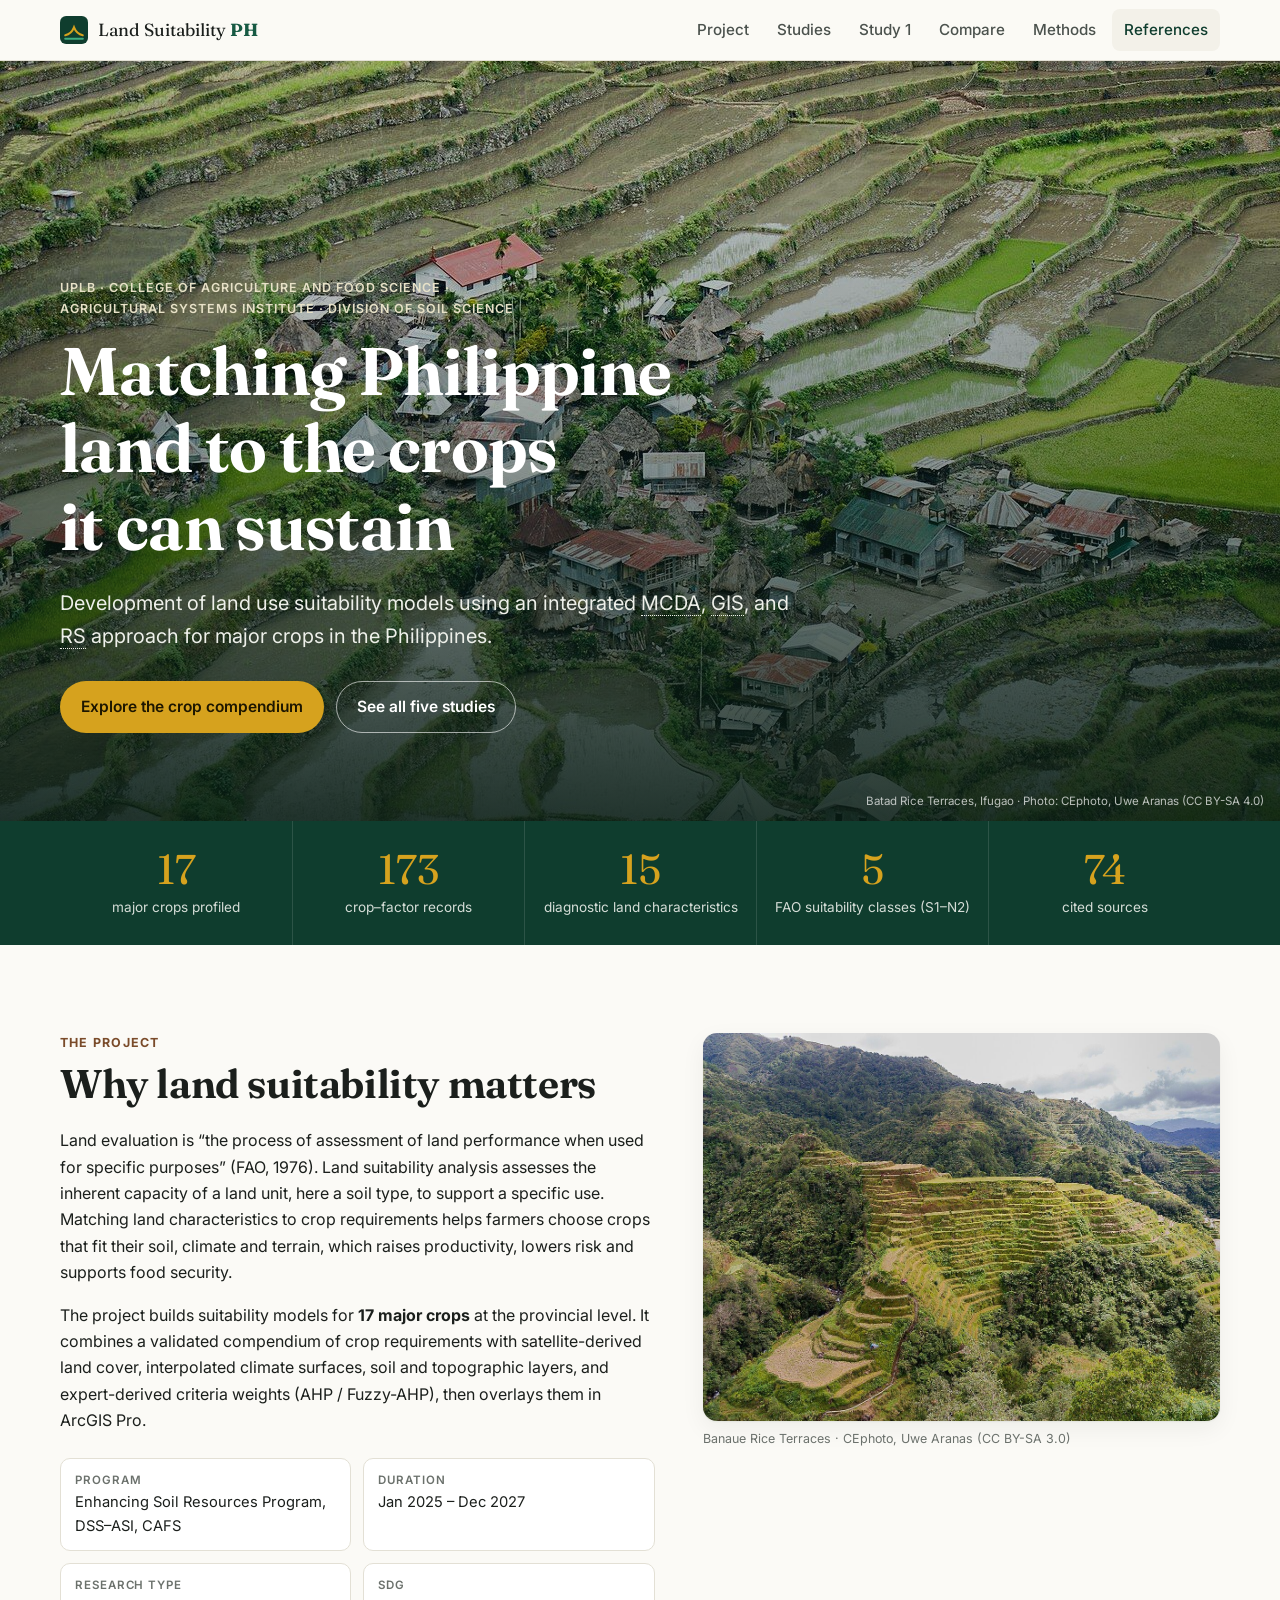
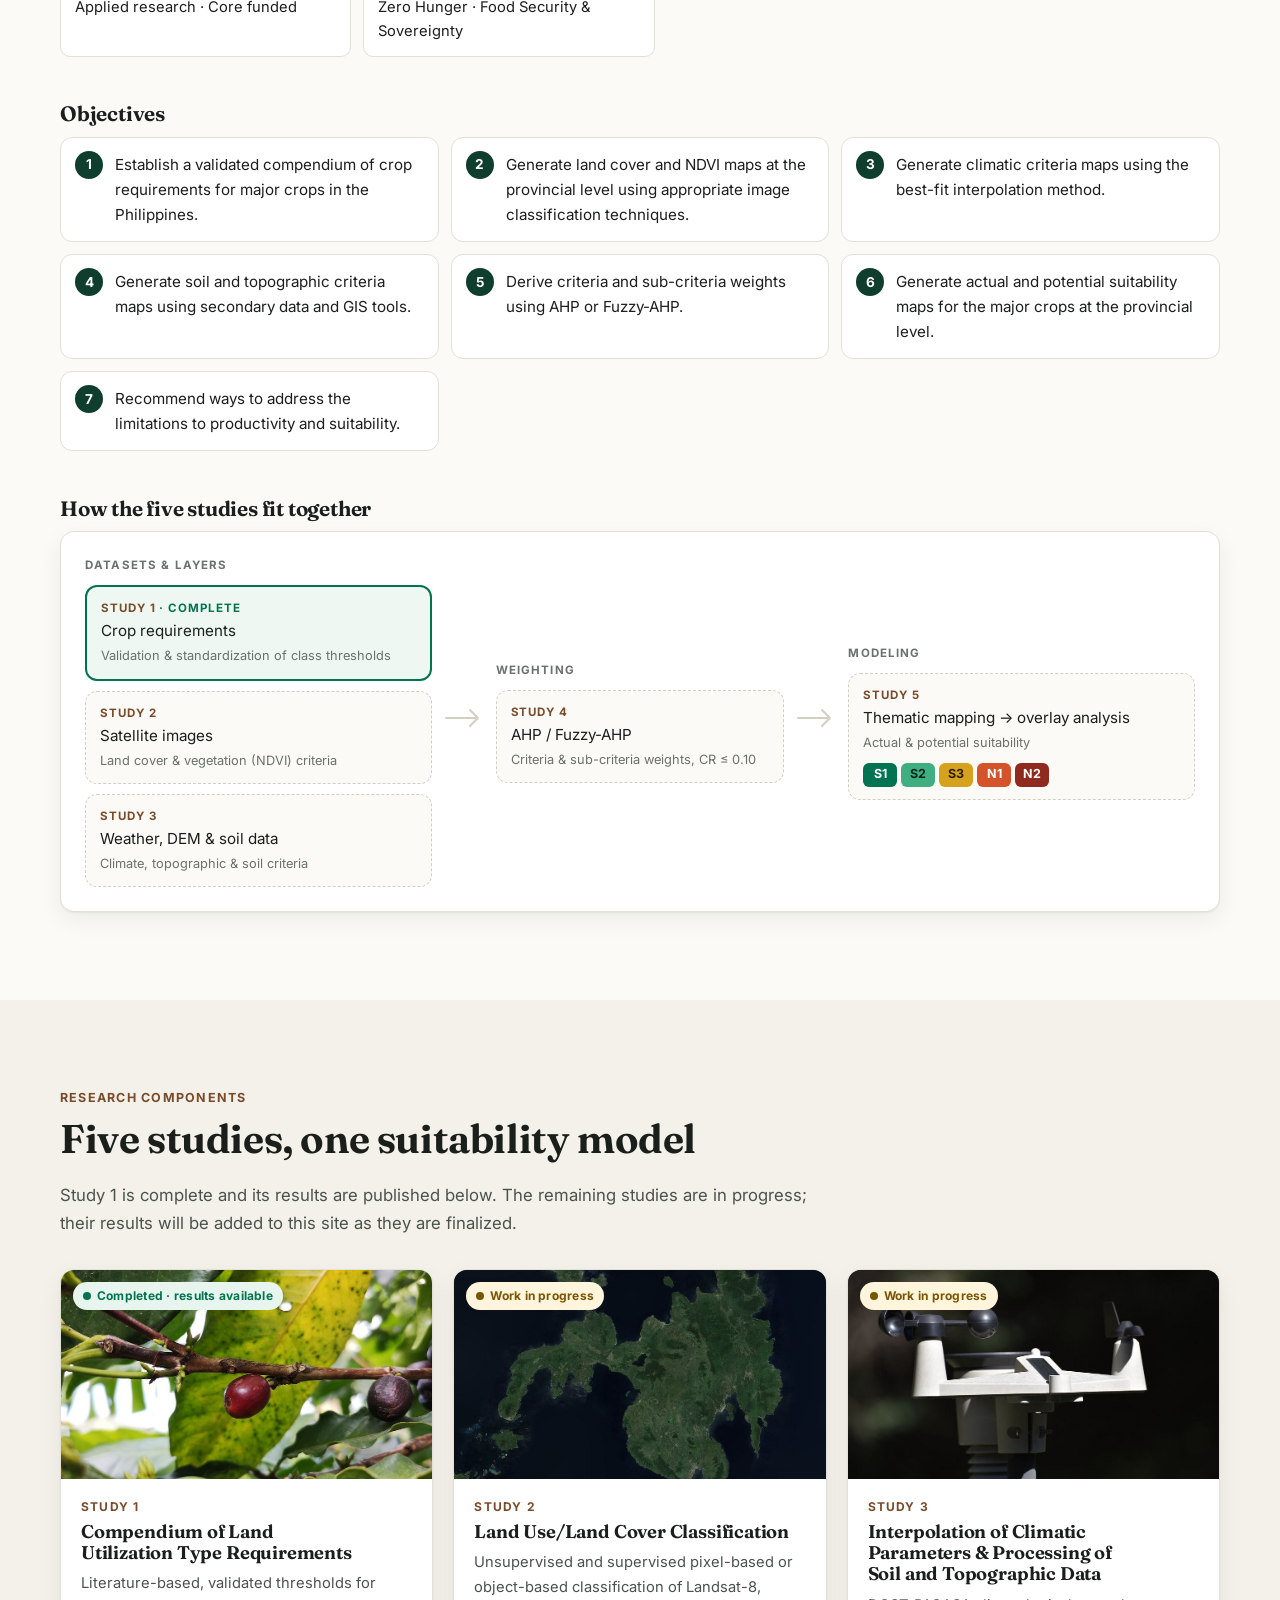
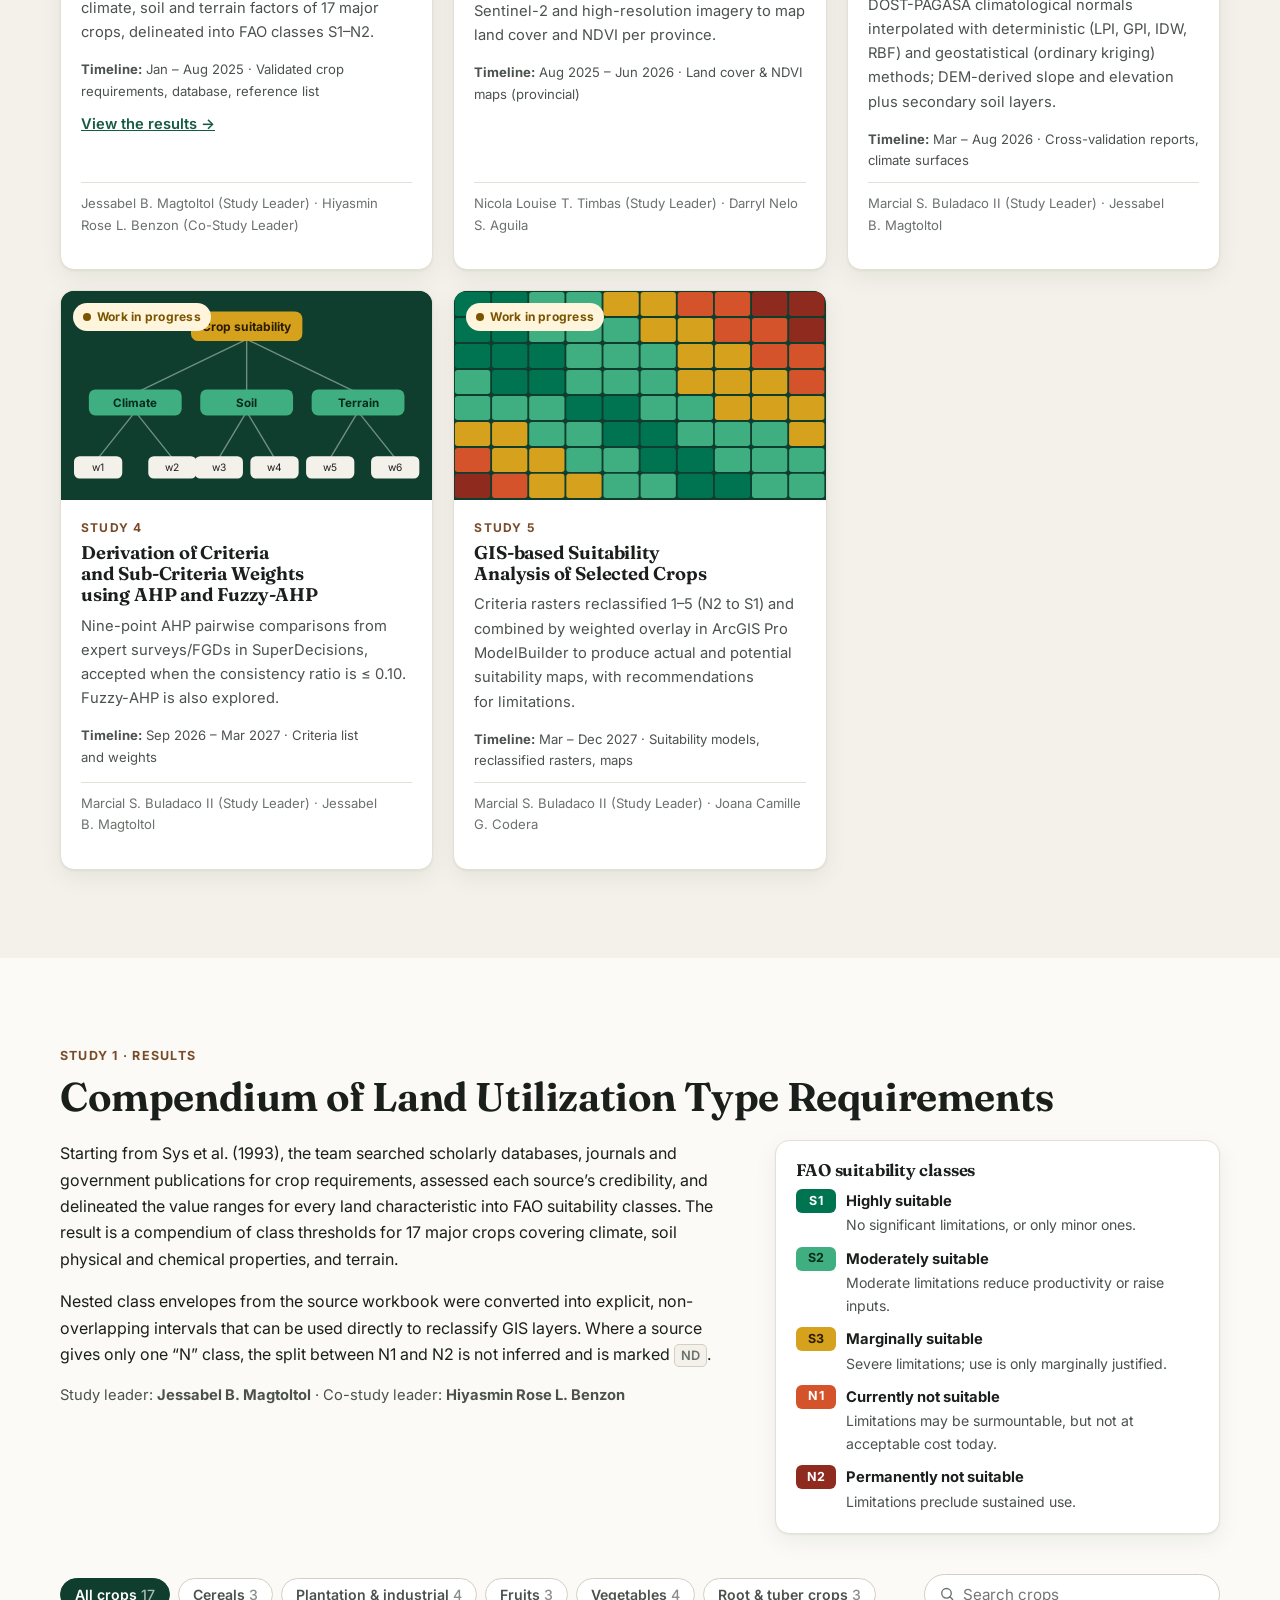
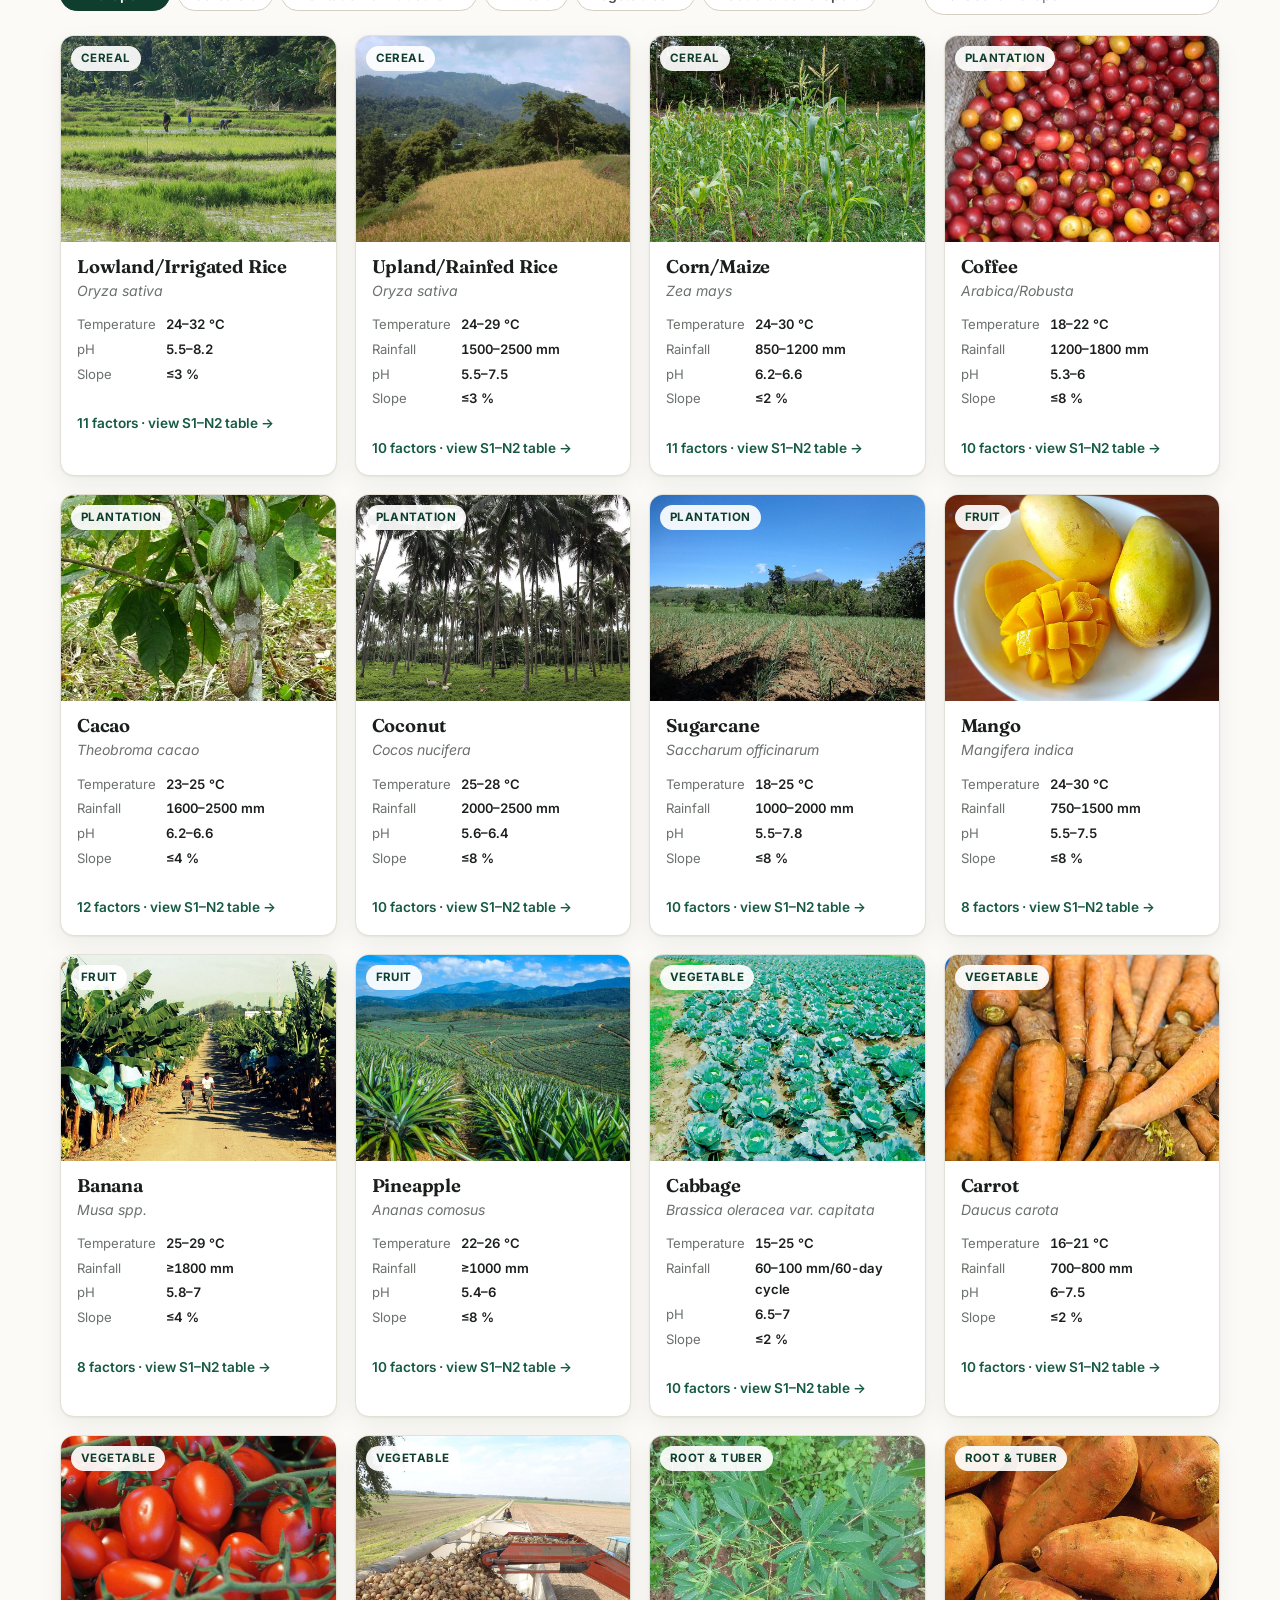
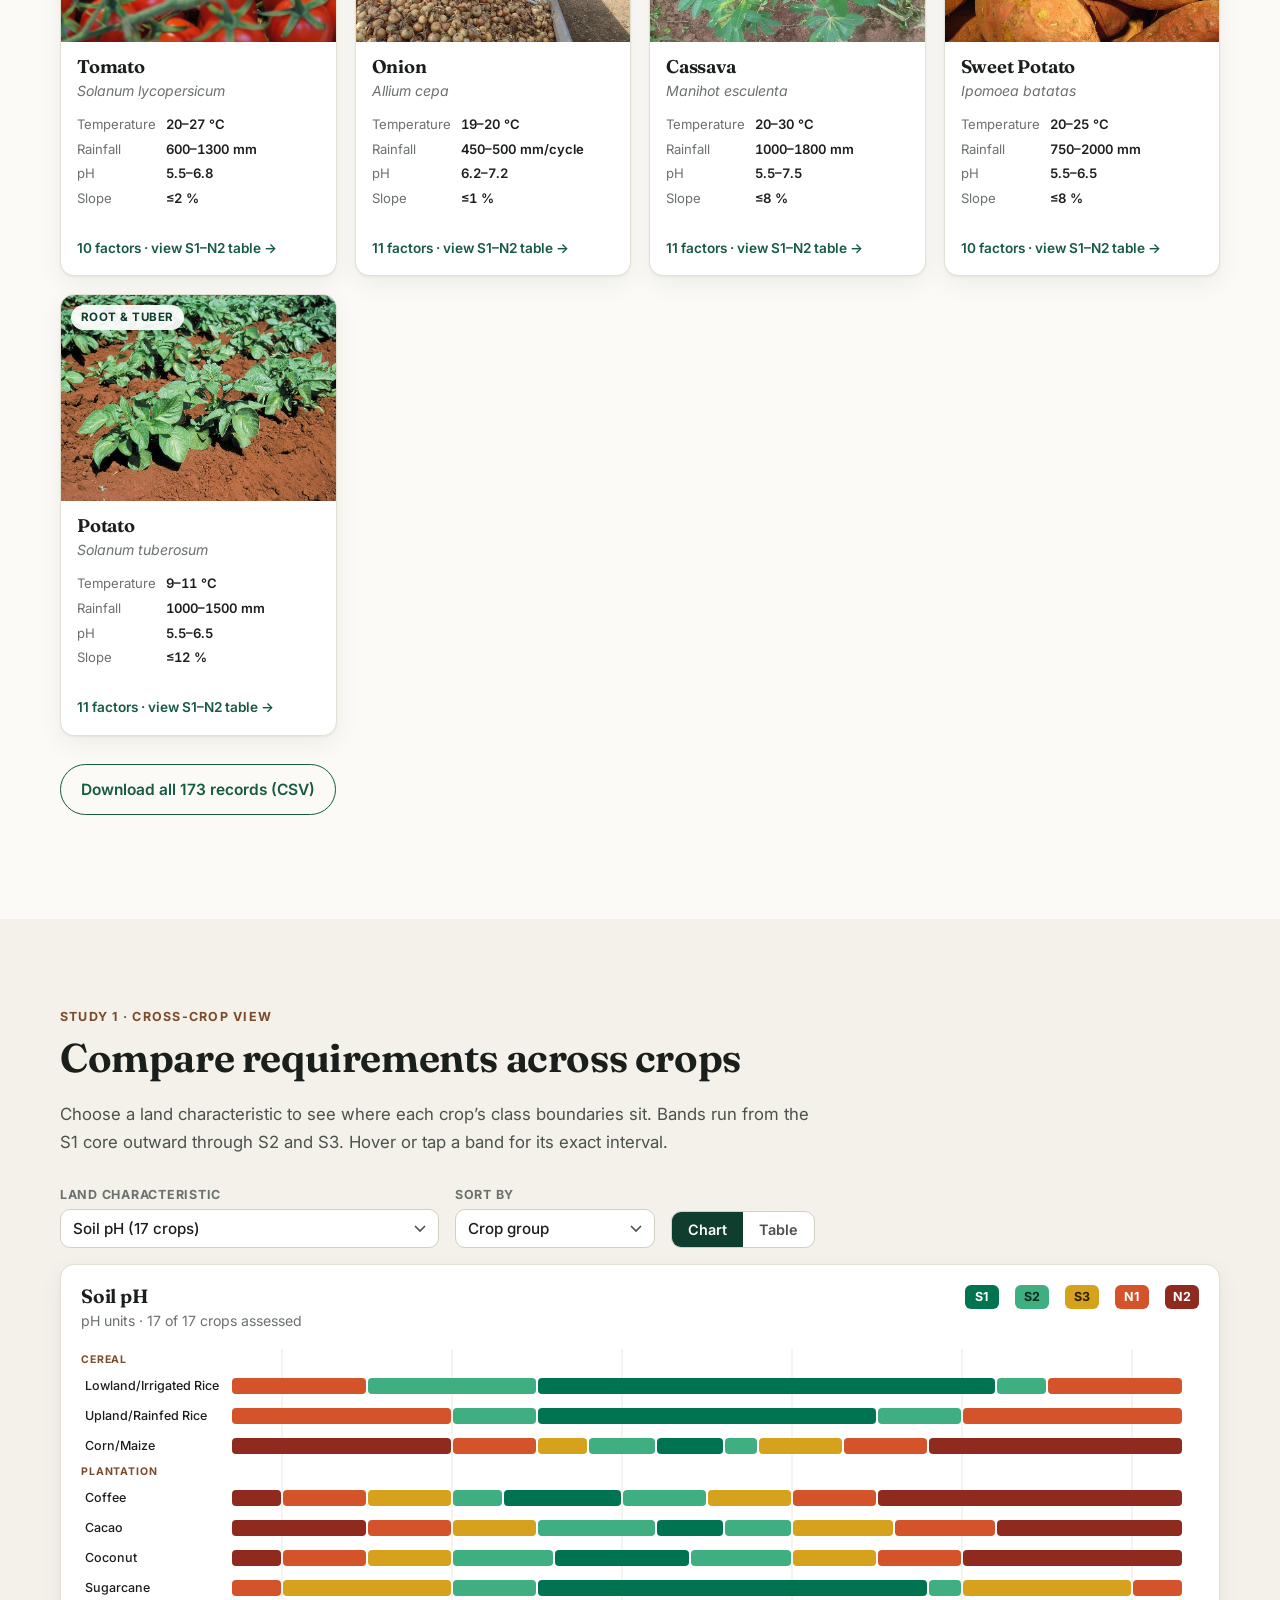
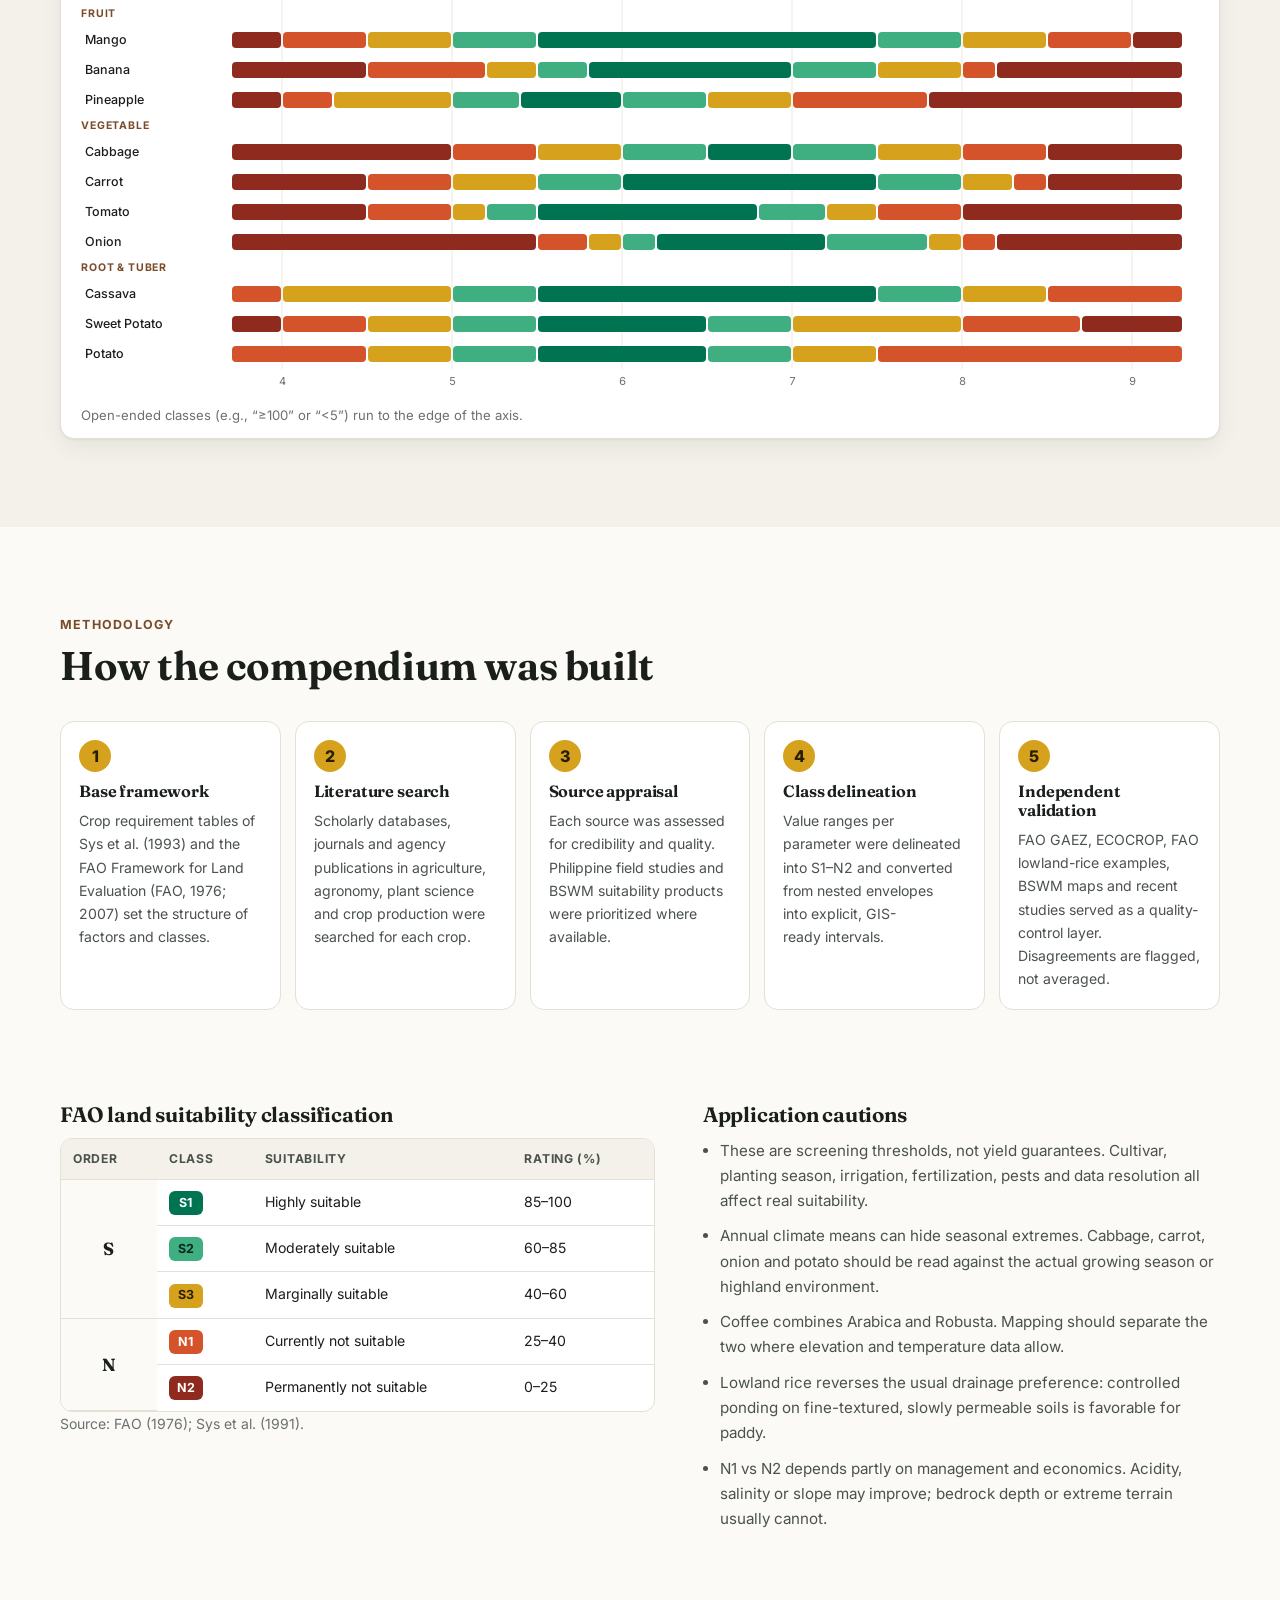
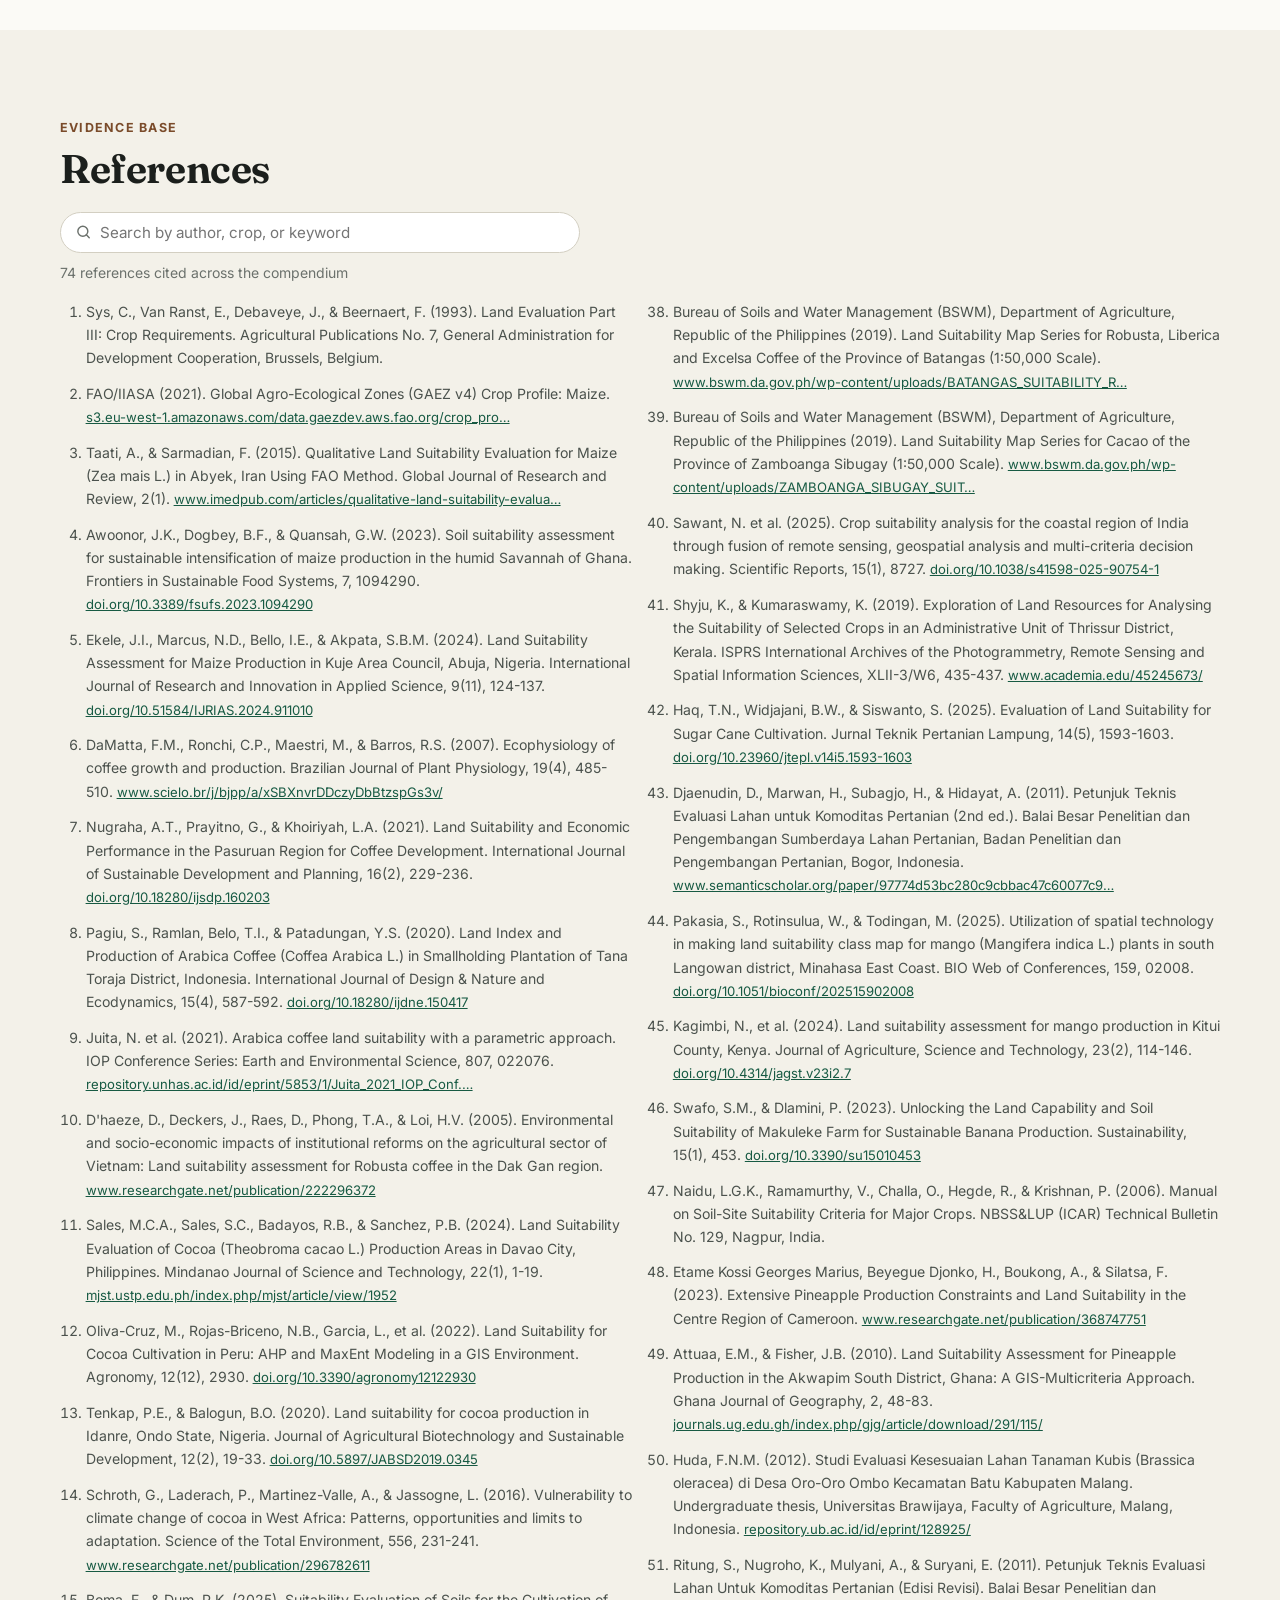
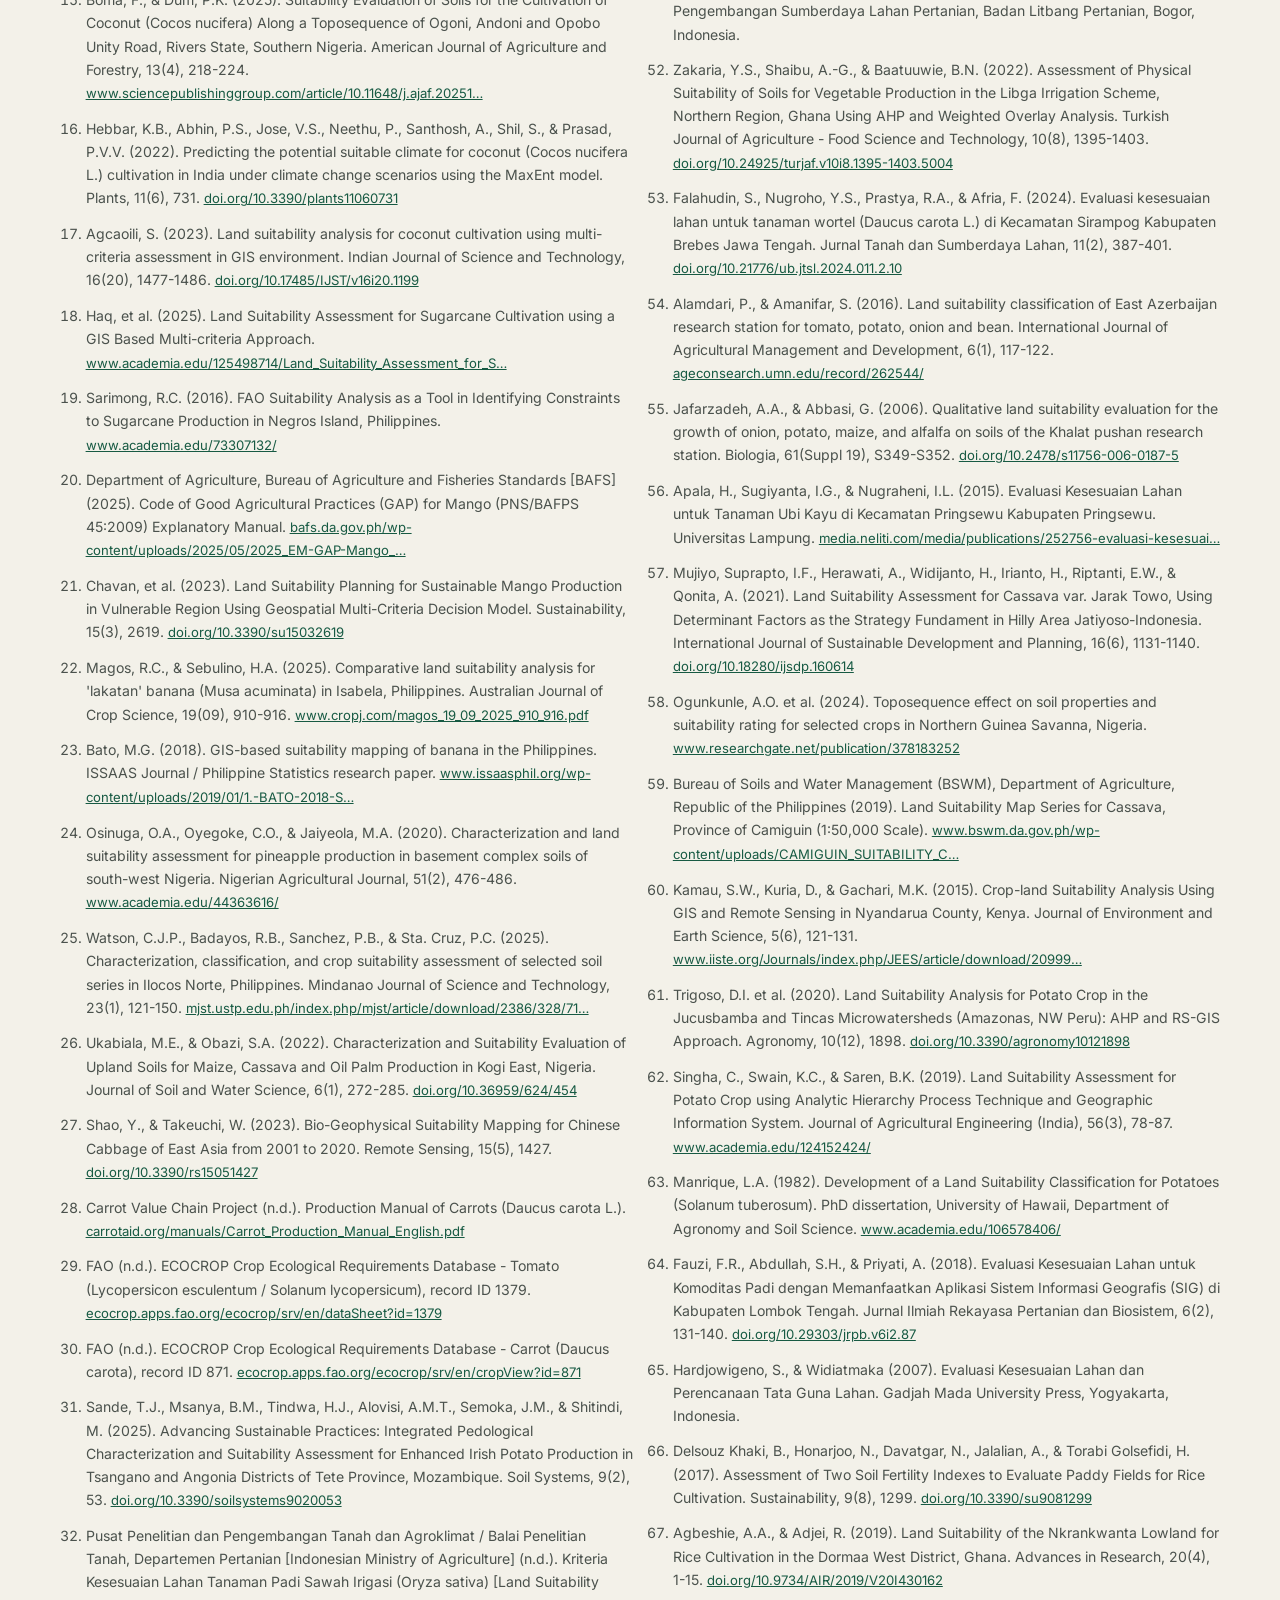
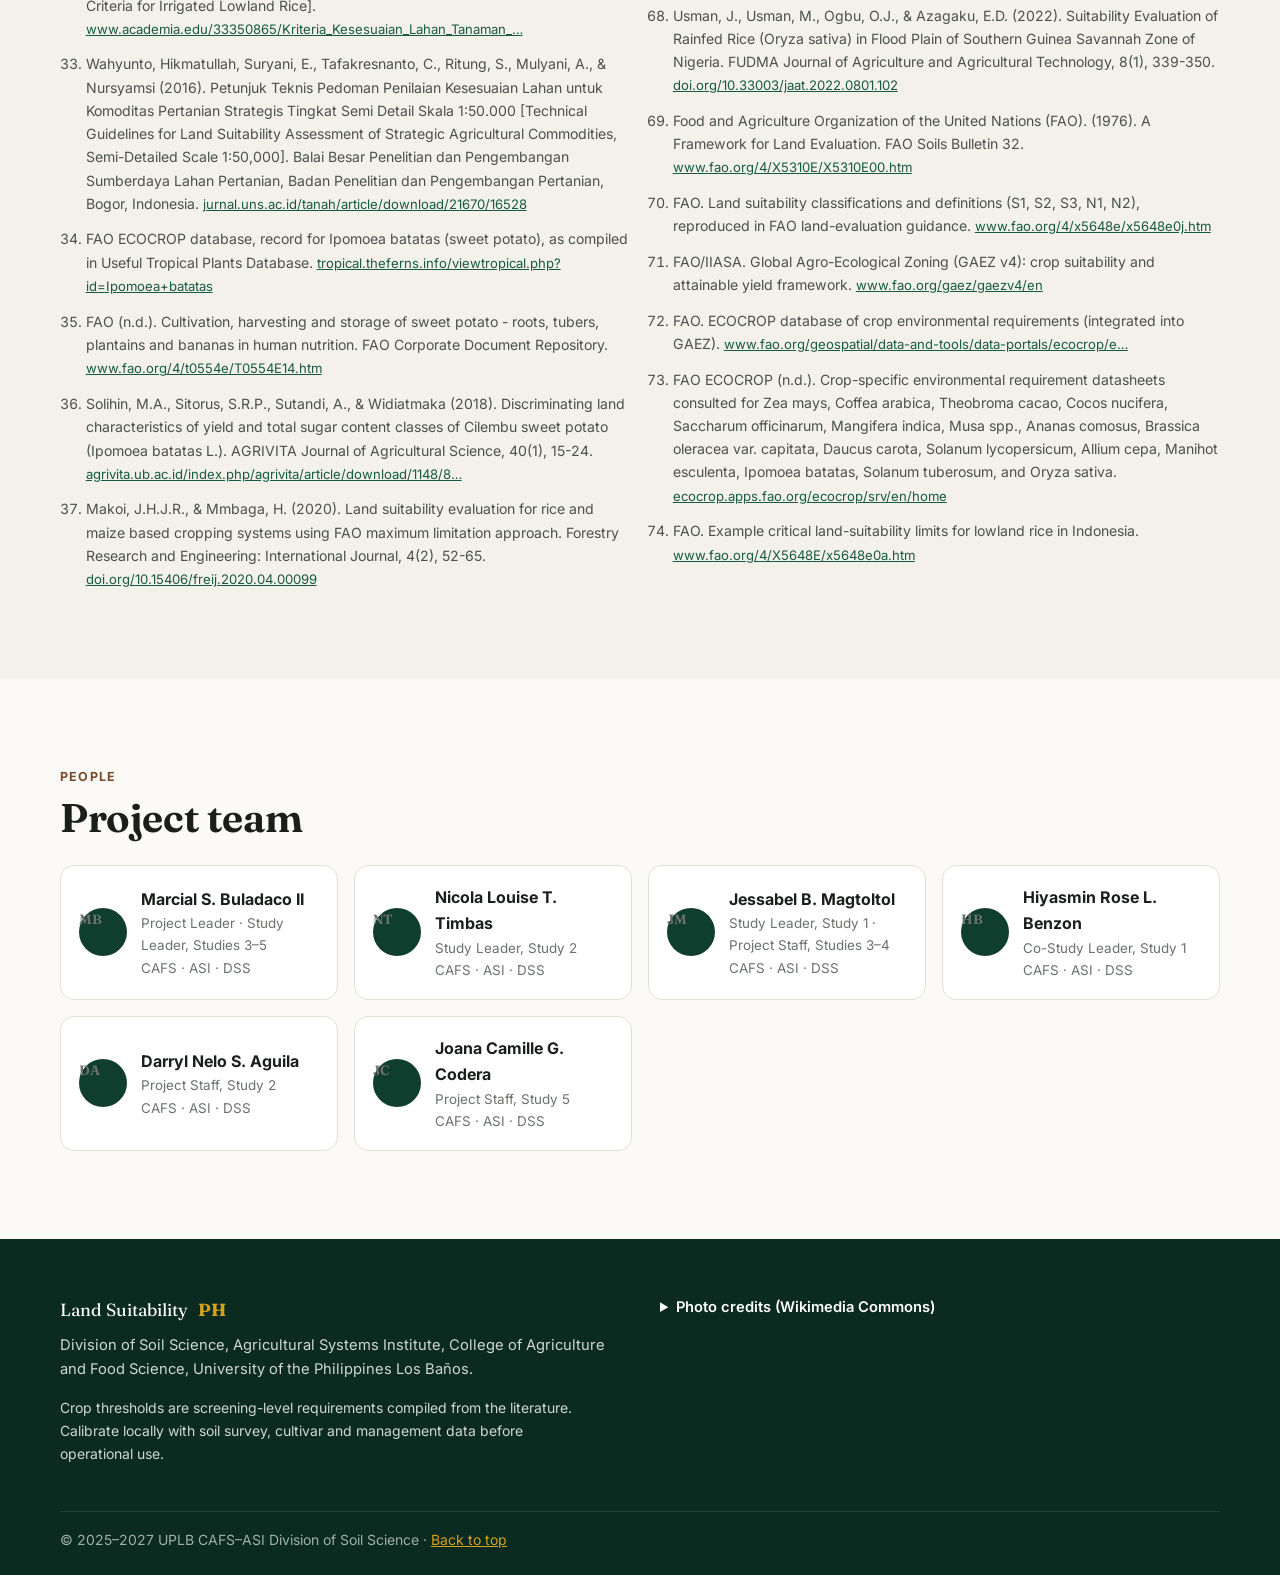
==== docs/index.html @ 75863351 "Add Land Suitability PH showcase website Static GitHub Pages site (docs/) presenting the project and" ====
<!doctype html>
<html lang="en">
<head>
<meta charset="utf-8">
<meta name="viewport" content="width=device-width, initial-scale=1">
<title>Land Suitability PH</title>
<meta name="description" content="Development of land use suitability models using integrated MCDA, GIS, and RS approach for major crops in the Philippines. Study 1: Compendium of Land Utilization Type Requirements for 17 major crops.">
<link rel="icon" href="data:image/svg+xml,%3Csvg xmlns='http://www.w3.org/2000/svg' viewBox='0 0 32 32'%3E%3Crect width='32' height='32' rx='7' fill='%230f3d2e'/%3E%3Cpath d='M6 22c5-1 8-4 10-9 2 5 5 8 10 9' stroke='%23d6a21e' stroke-width='2.4' fill='none' stroke-linecap='round'/%3E%3Cpath d='M6 26h20' stroke='%233fae80' stroke-width='2.4' stroke-linecap='round'/%3E%3C/svg%3E">
<link rel="preconnect" href="https://fonts.googleapis.com">
<link rel="preconnect" href="https://fonts.gstatic.com" crossorigin>
<link href="https://fonts.googleapis.com/css2?family=Fraunces:opsz,wght@9..144,500;9..144,650&family=Inter:wght@400;500;600;700&display=swap" rel="stylesheet">
<link rel="stylesheet" href="assets/css/style.css">
</head>
<body>

<header class="nav" id="top">
  <div class="nav-inner">
    <a class="brand" href="#top" aria-label="Land Suitability PH, back to top">
      <svg viewBox="0 0 32 32" width="28" height="28" aria-hidden="true"><rect width="32" height="32" rx="7" fill="#0f3d2e"/><path d="M6 22c5-1 8-4 10-9 2 5 5 8 10 9" stroke="#d6a21e" stroke-width="2.4" fill="none" stroke-linecap="round"/><path d="M6 26h20" stroke="#3fae80" stroke-width="2.4" stroke-linecap="round"/></svg>
      <span>Land Suitability <b>PH</b></span>
    </a>
    <button class="nav-toggle" aria-expanded="false" aria-controls="navlinks" aria-label="Open menu">
      <span></span><span></span><span></span>
    </button>
    <nav id="navlinks" class="nav-links">
      <a href="#project">Project</a>
      <a href="#studies">Studies</a>
      <a href="#compendium">Study 1</a>
      <a href="#compare">Compare</a>
      <a href="#methods">Methods</a>
      <a href="#references">References</a>
    </nav>
  </div>
</header>

<section class="hero">
  <img class="hero-img" src="assets/img/hero.jpg" alt="Aerial view of the Batad rice terraces in Ifugao, Philippines" fetchpriority="high">
  <div class="hero-shade"></div>
  <div class="hero-content wrap">
    <p class="eyebrow">UPLB · College of Agriculture and Food Science · Agricultural Systems Institute · Division of Soil Science</p>
    <h1>Matching Philippine land to the crops it can sustain</h1>
    <p class="lede">Development of land use suitability models using an integrated <abbr title="Multi-Criteria Decision Analysis">MCDA</abbr>, <abbr title="Geographic Information Systems">GIS</abbr>, and <abbr title="Remote Sensing">RS</abbr> approach for major crops in the Philippines.</p>
    <div class="hero-cta">
      <a class="btn btn-primary" href="#compendium">Explore the crop compendium</a>
      <a class="btn btn-ghost" href="#studies">See all five studies</a>
    </div>
  </div>
  <p class="hero-credit">Batad Rice Terraces, Ifugao · Photo: CEphoto, Uwe Aranas (CC BY-SA 4.0)</p>
</section>

<section class="stats" aria-label="Study 1 at a glance">
  <div class="wrap stats-grid">
    <div class="stat"><span class="stat-num">17</span><span class="stat-lbl">major crops profiled</span></div>
    <div class="stat"><span class="stat-num">173</span><span class="stat-lbl">crop–factor records</span></div>
    <div class="stat"><span class="stat-num">15</span><span class="stat-lbl">diagnostic land characteristics</span></div>
    <div class="stat"><span class="stat-num">5</span><span class="stat-lbl">FAO suitability classes (S1–N2)</span></div>
    <div class="stat"><span class="stat-num" id="stat-refs">74</span><span class="stat-lbl">cited sources</span></div>
  </div>
</section>

<!-- ============ PROJECT ============ -->
<section id="project" class="section">
  <div class="wrap two-col">
    <div>
      <p class="kicker">The project</p>
      <h2>Why land suitability matters</h2>
      <p>Land evaluation is “the process of assessment of land performance when used for specific purposes” (FAO, 1976). Land suitability analysis assesses the inherent capacity of a land unit, here a soil type, to support a specific use. Matching land characteristics to crop requirements helps farmers choose crops that fit their soil, climate and terrain, which raises productivity, lowers risk and supports food security.</p>
      <p>The project builds suitability models for <strong>17 major crops</strong> at the provincial level. It combines a validated compendium of crop requirements with satellite-derived land cover, interpolated climate surfaces, soil and topographic layers, and expert-derived criteria weights (AHP / Fuzzy-AHP), then overlays them in ArcGIS Pro.</p>
      <div class="meta-grid">
        <div><span>Program</span>Enhancing Soil Resources Program, DSS–ASI, CAFS</div>
        <div><span>Duration</span>Jan 2025 – Dec 2027</div>
        <div><span>Research type</span>Applied research · Core funded</div>
        <div><span>SDG</span>Zero Hunger · Food Security &amp; Sovereignty</div>
      </div>
    </div>
    <figure class="project-fig">
      <img src="assets/img/terraces.jpg" alt="Banaue rice terraces carved into a green mountainside" loading="lazy">
      <figcaption>Banaue Rice Terraces · CEphoto, Uwe Aranas (CC BY-SA 3.0)</figcaption>
    </figure>
  </div>

  <div class="wrap">
    <h3 class="sub">Objectives</h3>
    <ol class="objectives">
      <li>Establish a validated compendium of crop requirements for major crops in the Philippines.</li>
      <li>Generate land cover and NDVI maps at the provincial level using appropriate image classification techniques.</li>
      <li>Generate climatic criteria maps using the best-fit interpolation method.</li>
      <li>Generate soil and topographic criteria maps using secondary data and GIS tools.</li>
      <li>Derive criteria and sub-criteria weights using AHP or Fuzzy-AHP.</li>
      <li>Generate actual and potential suitability maps for the major crops at the provincial level.</li>
      <li>Recommend ways to address the limitations to productivity and suitability.</li>
    </ol>

    <h3 class="sub">How the five studies fit together</h3>
    <div class="flow" role="img" aria-label="Schematic: Study 1 crop requirements, Study 2 satellite images, and Study 3 climate, elevation and soil data feed criteria layers; Study 4 AHP weights and these layers feed Study 5 thematic mapping, overlay analysis, and suitability classification S1 to N2.">
      <div class="flow-col">
        <div class="flow-tag">Datasets &amp; layers</div>
        <div class="flow-node s1 done"><b>Study 1</b>Crop requirements<small>Validation &amp; standardization of class thresholds</small></div>
        <div class="flow-node s2"><b>Study 2</b>Satellite images<small>Land cover &amp; vegetation (NDVI) criteria</small></div>
        <div class="flow-node s3"><b>Study 3</b>Weather, DEM &amp; soil data<small>Climate, topographic &amp; soil criteria</small></div>
      </div>
      <div class="flow-arrow" aria-hidden="true"><svg viewBox="0 0 40 24"><path d="M2 12h32m-8-8 8 8-8 8" fill="none" stroke="currentColor" stroke-width="2" stroke-linecap="round" stroke-linejoin="round"/></svg></div>
      <div class="flow-col">
        <div class="flow-tag">Weighting</div>
        <div class="flow-node s4"><b>Study 4</b>AHP / Fuzzy-AHP<small>Criteria &amp; sub-criteria weights, CR ≤ 0.10</small></div>
      </div>
      <div class="flow-arrow" aria-hidden="true"><svg viewBox="0 0 40 24"><path d="M2 12h32m-8-8 8 8-8 8" fill="none" stroke="currentColor" stroke-width="2" stroke-linecap="round" stroke-linejoin="round"/></svg></div>
      <div class="flow-col">
        <div class="flow-tag">Modeling</div>
        <div class="flow-node s5"><b>Study 5</b>Thematic mapping → overlay analysis<small>Actual &amp; potential suitability</small>
          <span class="class-row"><i class="c-S1">S1</i><i class="c-S2">S2</i><i class="c-S3">S3</i><i class="c-N1">N1</i><i class="c-N2">N2</i></span>
        </div>
      </div>
    </div>
  </div>
</section>

<!-- ============ STUDIES ============ -->
<section id="studies" class="section alt">
  <div class="wrap">
    <p class="kicker">Research components</p>
    <h2>Five studies, one suitability model</h2>
    <p class="section-lede">Study 1 is complete and its results are published below. The remaining studies are in progress; their results will be added to this site as they are finalized.</p>
    <div class="study-grid" id="study-grid"></div>
  </div>
</section>

<!-- ============ STUDY 1 ============ -->
<section id="compendium" class="section">
  <div class="wrap">
    <p class="kicker">Study 1 · Results</p>
    <h2>Compendium of Land Utilization Type Requirements</h2>
    <div class="two-col narrow-right">
      <div>
        <p>Starting from Sys et al. (1993), the team searched scholarly databases, journals and government publications for crop requirements, assessed each source’s credibility, and delineated the value ranges for every land characteristic into FAO suitability classes. The result is a compendium of class thresholds for 17 major crops covering climate, soil physical and chemical properties, and terrain.</p>
        <p>Nested class envelopes from the source workbook were converted into explicit, non-overlapping intervals that can be used directly to reclassify GIS layers. Where a source gives only one “N” class, the split between N1 and N2 is not inferred and is marked <span class="nd">ND</span>.</p>
        <p class="lead-by">Study leader: <strong>Jessabel B. Magtoltol</strong> · Co-study leader: <strong>Hiyasmin Rose L. Benzon</strong></p>
      </div>
      <aside class="legend-card" aria-label="FAO suitability classes">
        <h3>FAO suitability classes</h3>
        <ul class="legend">
          <li><i class="c-S1">S1</i><div><b>Highly suitable</b>No significant limitations, or only minor ones.</div></li>
          <li><i class="c-S2">S2</i><div><b>Moderately suitable</b>Moderate limitations reduce productivity or raise inputs.</div></li>
          <li><i class="c-S3">S3</i><div><b>Marginally suitable</b>Severe limitations; use is only marginally justified.</div></li>
          <li><i class="c-N1">N1</i><div><b>Currently not suitable</b>Limitations may be surmountable, but not at acceptable cost today.</div></li>
          <li><i class="c-N2">N2</i><div><b>Permanently not suitable</b>Limitations preclude sustained use.</div></li>
        </ul>
      </aside>
    </div>

    <div class="toolbar" role="search">
      <div class="chips" id="group-chips" role="group" aria-label="Filter crops by group"></div>
      <label class="search">
        <svg viewBox="0 0 24 24" width="18" height="18" aria-hidden="true"><circle cx="11" cy="11" r="7" fill="none" stroke="currentColor" stroke-width="2"/><path d="m20 20-4-4" stroke="currentColor" stroke-width="2" stroke-linecap="round"/></svg>
        <input id="crop-search" type="search" placeholder="Search crops" aria-label="Search crops">
      </label>
    </div>
    <div class="crop-grid" id="crop-grid"></div>
    <p class="downloads">
      <a class="btn btn-outline" href="assets/data/crop_requirements_17_crops.csv" download>Download all 173 records (CSV)</a>
    </p>
  </div>
</section>

<!-- ============ COMPARE ============ -->
<section id="compare" class="section alt">
  <div class="wrap">
    <p class="kicker">Study 1 · Cross-crop view</p>
    <h2>Compare requirements across crops</h2>
    <p class="section-lede">Choose a land characteristic to see where each crop’s class boundaries sit. Bands run from the S1 core outward through S2 and S3. Hover or tap a band for its exact interval.</p>
    <div class="compare-controls">
      <label>Land characteristic
        <select id="factor-select"></select>
      </label>
      <label>Sort by
        <select id="sort-select">
          <option value="group">Crop group</option>
          <option value="s1">S1 position</option>
          <option value="name">Name</option>
        </select>
      </label>
      <div class="seg" role="group" aria-label="View">
        <button type="button" class="active" data-view="chart" aria-pressed="true">Chart</button>
        <button type="button" data-view="table" aria-pressed="false">Table</button>
      </div>
    </div>
    <div class="chart-card">
      <div class="chart-head">
        <div>
          <h3 id="chart-title">Soil pH</h3>
          <p id="chart-sub" class="muted"></p>
        </div>
        <ul class="legend inline" aria-label="Chart legend">
          <li><i class="c-S1">S1</i>Highly</li>
          <li><i class="c-S2">S2</i>Moderately</li>
          <li><i class="c-S3">S3</i>Marginally</li>
        </ul>
      </div>
      <div id="chart" class="chart"></div>
      <div id="chart-table" class="table-wrap" hidden></div>
      <p class="chart-note muted" id="chart-note"></p>
    </div>
    <div class="tooltip" id="tooltip" role="status" hidden></div>
  </div>
</section>

<!-- ============ METHODS ============ -->
<section id="methods" class="section">
  <div class="wrap">
    <p class="kicker">Methodology</p>
    <h2>How the compendium was built</h2>
    <div class="steps">
      <div class="step"><span>1</span><h3>Base framework</h3><p>Crop requirement tables of Sys et al. (1993) and the FAO Framework for Land Evaluation (FAO, 1976; 2007) set the structure of factors and classes.</p></div>
      <div class="step"><span>2</span><h3>Literature search</h3><p>Scholarly databases, journals and agency publications in agriculture, agronomy, plant science and crop production were searched for each crop.</p></div>
      <div class="step"><span>3</span><h3>Source appraisal</h3><p>Each source was assessed for credibility and quality. Philippine field studies and BSWM suitability products were prioritized where available.</p></div>
      <div class="step"><span>4</span><h3>Class delineation</h3><p>Value ranges per parameter were delineated into S1–N2 and converted from nested envelopes into explicit, GIS-ready intervals.</p></div>
      <div class="step"><span>5</span><h3>Independent validation</h3><p>FAO GAEZ, ECOCROP, FAO lowland-rice examples, BSWM maps and recent studies served as a quality-control layer. Disagreements are flagged, not averaged.</p></div>
    </div>

    <div class="two-col">
      <div>
        <h3 class="sub">FAO land suitability classification</h3>
        <div class="table-wrap">
          <table class="fao-table">
            <thead><tr><th>Order</th><th>Class</th><th>Suitability</th><th>Rating (%)</th></tr></thead>
            <tbody>
              <tr><td rowspan="3">S</td><td><i class="c-S1">S1</i></td><td>Highly suitable</td><td>85–100</td></tr>
              <tr><td><i class="c-S2">S2</i></td><td>Moderately suitable</td><td>60–85</td></tr>
              <tr><td><i class="c-S3">S3</i></td><td>Marginally suitable</td><td>40–60</td></tr>
              <tr><td rowspan="2">N</td><td><i class="c-N1">N1</i></td><td>Currently not suitable</td><td>25–40</td></tr>
              <tr><td><i class="c-N2">N2</i></td><td>Permanently not suitable</td><td>0–25</td></tr>
            </tbody>
          </table>
        </div>
        <p class="muted small">Source: FAO (1976); Sys et al. (1991).</p>
      </div>
      <div>
        <h3 class="sub">Application cautions</h3>
        <ul class="cautions">
          <li>These are screening thresholds, not yield guarantees. Cultivar, planting season, irrigation, fertilization, pests and data resolution all affect real suitability.</li>
          <li>Annual climate means can hide seasonal extremes. Cabbage, carrot, onion and potato should be read against the actual growing season or highland environment.</li>
          <li>Coffee combines Arabica and Robusta. Mapping should separate the two where elevation and temperature data allow.</li>
          <li>Lowland rice reverses the usual drainage preference: controlled ponding on fine-textured, slowly permeable soils is favorable for paddy.</li>
          <li>N1 vs N2 depends partly on management and economics. Acidity, salinity or slope may improve; bedrock depth or extreme terrain usually cannot.</li>
        </ul>
      </div>
    </div>
  </div>
</section>

<!-- ============ REFERENCES ============ -->
<section id="references" class="section alt">
  <div class="wrap">
    <p class="kicker">Evidence base</p>
    <h2>References</h2>
    <label class="search wide">
      <svg viewBox="0 0 24 24" width="18" height="18" aria-hidden="true"><circle cx="11" cy="11" r="7" fill="none" stroke="currentColor" stroke-width="2"/><path d="m20 20-4-4" stroke="currentColor" stroke-width="2" stroke-linecap="round"/></svg>
      <input id="ref-search" type="search" placeholder="Search by author, crop, or keyword" aria-label="Search references">
    </label>
    <p class="muted small" id="ref-count"></p>
    <ol class="refs" id="ref-list"></ol>
  </div>
</section>

<!-- ============ TEAM ============ -->
<section id="team" class="section">
  <div class="wrap">
    <p class="kicker">People</p>
    <h2>Project team</h2>
    <div class="team-grid" id="team-grid"></div>
  </div>
</section>

<footer class="footer">
  <div class="wrap footer-grid">
    <div>
      <p class="brand light">Land Suitability <b>PH</b></p>
      <p>Division of Soil Science, Agricultural Systems Institute, College of Agriculture and Food Science, University of the Philippines Los Baños.</p>
      <p class="small">Crop thresholds are screening-level requirements compiled from the literature. Calibrate locally with soil survey, cultivar and management data before operational use.</p>
    </div>
    <div>
      <details class="credits">
        <summary>Photo credits (Wikimedia Commons)</summary>
        <ul id="credit-list"></ul>
      </details>
    </div>
  </div>
  <div class="wrap footer-bottom small">© 2025–2027 UPLB CAFS–ASI Division of Soil Science · <a href="#top">Back to top</a></div>
</footer>

<!-- Crop detail dialog -->
<dialog id="crop-dialog" class="crop-dialog" aria-labelledby="dlg-title">
  <div class="dlg-hero">
    <img id="dlg-img" src="" alt="">
    <button class="dlg-close" id="dlg-close" aria-label="Close crop details">
      <svg viewBox="0 0 24 24" width="20" height="20" aria-hidden="true"><path d="M6 6l12 12M18 6 6 18" stroke="currentColor" stroke-width="2.2" stroke-linecap="round"/></svg>
    </button>
    <div class="dlg-hero-text">
      <span class="pill" id="dlg-group"></span>
      <h2 id="dlg-title"></h2>
      <p id="dlg-sci"></p>
    </div>
  </div>
  <div class="dlg-body">
    <div class="tabs" role="tablist" aria-label="Crop detail sections">
      <button role="tab" aria-selected="true" aria-controls="tab-req" id="t-req">Requirements</button>
      <button role="tab" aria-selected="false" aria-controls="tab-sum" id="t-sum" tabindex="-1">Summary</button>
      <button role="tab" aria-selected="false" aria-controls="tab-disc" id="t-disc" tabindex="-1">Technical discussion</button>
    </div>
    <div role="tabpanel" id="tab-req" aria-labelledby="t-req"></div>
    <div role="tabpanel" id="tab-sum" aria-labelledby="t-sum" hidden></div>
    <div role="tabpanel" id="tab-disc" aria-labelledby="t-disc" hidden></div>
  </div>
</dialog>

<script src="assets/js/data.js"></script>
<script src="assets/js/app.js"></script>
</body>
</html>
---- docs/assets/css/style.css ----
/* Land Suitability PH: styles */
:root {
  color-scheme: light;
  --paper: #fbfaf6;
  --paper-2: #f3f1e9;
  --card: #ffffff;
  --ink: #1b1f1c;
  --ink-2: #4b524d;
  --muted: #6b716c;
  --line: #e3e0d5;
  --line-2: #d3cfc2;
  --forest: #0f3d2e;
  --forest-2: #175a43;
  --leaf: #3fae80;
  --soil: #7a4b2a;
  --gold: #d6a21e;
  /* FAO suitability classes (validated for CVD separation; always shown with a text label) */
  --S1: #007450;
  --S2: #3fae80;
  --S3: #d6a21e;
  --N1: #d4532a;
  --N2: #8f2a1f;
  --radius: 14px;
  --shadow: 0 1px 2px rgba(20, 30, 25, .06), 0 8px 24px rgba(20, 30, 25, .06);
  --serif: "Fraunces", Georgia, "Times New Roman", serif;
  --sans: "Inter", system-ui, -apple-system, "Segoe UI", Roboto, sans-serif;
}

*, *::before, *::after { box-sizing: border-box; }
html { scroll-behavior: smooth; scroll-padding-top: 72px; }
body {
  margin: 0;
  background: var(--paper);
  color: var(--ink);
  font: 16px/1.65 var(--sans);
  -webkit-font-smoothing: antialiased;
  overflow-x: hidden;
}
img { max-width: 100%; display: block; }
a { color: var(--forest-2); }
a:hover { color: var(--forest); }
abbr { text-decoration: none; border-bottom: 1px dotted currentColor; cursor: help; }
h1, h2, h3 { font-family: var(--serif); font-weight: 650; line-height: 1.15; margin: 0 0 .5em; letter-spacing: -.01em; text-wrap: balance; }
h2 { font-size: clamp(1.75rem, 3.6vw, 2.5rem); }
h3 { font-size: 1.2rem; }
p { margin: 0 0 1em; text-wrap: pretty; }
.wrap { width: min(1160px, 100% - 32px); margin-inline: auto; }
.muted { color: var(--muted); }
.small { font-size: .875rem; }
:focus-visible { outline: 3px solid var(--gold); outline-offset: 2px; border-radius: 4px; }

/* ---------- nav ---------- */
.nav { position: sticky; top: 0; z-index: 50; background: rgba(251, 250, 246, .9); backdrop-filter: saturate(1.4) blur(10px); border-bottom: 1px solid var(--line); }
.nav-inner { display: flex; align-items: center; justify-content: space-between; height: 60px; width: min(1160px, 100% - 32px); margin-inline: auto; }
.brand { display: flex; align-items: center; gap: 10px; font-family: var(--serif); font-size: 1.1rem; color: var(--ink); text-decoration: none; }
.brand b { color: var(--forest-2); }
.brand.light { color: #fff; margin-bottom: .5em; }
.brand.light b { color: var(--gold); }
.nav-links { display: flex; gap: 4px; }
.nav-links a { padding: 8px 12px; border-radius: 8px; text-decoration: none; color: var(--ink-2); font-weight: 500; font-size: .95rem; }
.nav-links a:hover, .nav-links a.active { background: var(--paper-2); color: var(--forest); }
.nav-toggle { display: none; background: none; border: 0; padding: 10px; cursor: pointer; }
.nav-toggle span { display: block; width: 22px; height: 2px; background: var(--ink); margin: 5px 0; border-radius: 2px; transition: transform .2s; }
@media (max-width: 860px) {
  .nav-toggle { display: block; }
  .nav-links { position: absolute; top: 60px; left: 0; right: 0; flex-direction: column; background: var(--paper); border-bottom: 1px solid var(--line); padding: 8px 16px 16px; display: none; }
  .nav-links.open { display: flex; }
  .nav-links a { padding: 12px; }
}

/* ---------- hero ---------- */
.hero { position: relative; min-height: min(86vh, 760px); display: flex; align-items: flex-end; color: #fff; overflow: hidden; background: var(--forest); }
.hero-img { position: absolute; inset: 0; width: 100%; height: 100%; object-fit: cover; }
.hero-shade { position: absolute; inset: 0; background: linear-gradient(180deg, rgba(8, 28, 20, .15) 0%, rgba(8, 28, 20, .35) 40%, rgba(8, 28, 20, .88) 100%); }
.hero-content { position: relative; padding: 120px 0 88px; }
.eyebrow { text-transform: uppercase; letter-spacing: .08em; font-size: .78rem; font-weight: 600; color: #e8e2c8; max-width: 60ch; }
.hero h1 { font-size: clamp(2.2rem, 6vw, 4.2rem); max-width: 16ch; margin-bottom: .35em; }
.lede { font-size: clamp(1.05rem, 1.8vw, 1.25rem); max-width: 58ch; color: #eef0ea; }
.hero-cta { display: flex; flex-wrap: wrap; gap: 12px; margin-top: 28px; }
.hero-credit { position: absolute; right: 16px; bottom: 10px; margin: 0; font-size: .72rem; color: rgba(255, 255, 255, .7); }
@media (max-width: 600px) { .hero-credit { left: 16px; right: auto; } .hero-content { padding-bottom: 72px; } }

.btn { display: inline-flex; align-items: center; justify-content: center; gap: 8px; padding: 12px 20px; border-radius: 999px; font-weight: 600; text-decoration: none; border: 1.5px solid transparent; transition: transform .15s, background .15s; cursor: pointer; font-size: .97rem; }
.btn:hover { transform: translateY(-1px); }
.btn-primary { background: var(--gold); color: #1d1600; }
.btn-primary:hover { background: #e6b12b; color: #1d1600; }
.btn-ghost { border-color: rgba(255, 255, 255, .6); color: #fff; }
.btn-ghost:hover { background: rgba(255, 255, 255, .12); color: #fff; }
.btn-outline { border-color: var(--forest-2); color: var(--forest-2); background: transparent; }
.btn-outline:hover { background: var(--forest-2); color: #fff; }

/* ---------- stats ---------- */
.stats { background: var(--forest); color: #fff; }
.stats-grid { display: grid; grid-template-columns: repeat(5, 1fr); }
.stat { padding: 26px 12px; text-align: center; border-left: 1px solid rgba(255, 255, 255, .12); }
.stat:first-child { border-left: 0; }
.stat-num { display: block; font-family: var(--serif); font-size: clamp(1.8rem, 4vw, 2.6rem); color: var(--gold); line-height: 1.1; }
.stat-lbl { font-size: .85rem; color: #d5ddd7; }
@media (max-width: 760px) {
  .stats-grid { grid-template-columns: repeat(2, 1fr); }
  .stat { border-left: 0; border-top: 1px solid rgba(255, 255, 255, .12); }
  .stat:nth-child(-n+2) { border-top: 0; }
  .stat:last-child { grid-column: span 2; }
}

/* ---------- sections ---------- */
.section { padding: 88px 0; }
.section.alt { background: var(--paper-2); }
.kicker { text-transform: uppercase; letter-spacing: .1em; font-size: .78rem; font-weight: 700; color: var(--soil); margin-bottom: .6em; }
.section-lede { max-width: 70ch; color: var(--ink-2); font-size: 1.05rem; }
.sub { margin-top: 2.2em; font-size: 1.3rem; }
.two-col { display: grid; grid-template-columns: 1.15fr 1fr; gap: 48px; align-items: start; }
.two-col.narrow-right { grid-template-columns: 1.5fr 1fr; }
@media (max-width: 900px) { .two-col, .two-col.narrow-right { grid-template-columns: 1fr; gap: 28px; } }

.project-fig { margin: 0; }
.project-fig img { border-radius: var(--radius); aspect-ratio: 4/3; object-fit: cover; width: 100%; box-shadow: var(--shadow); }
.project-fig figcaption { font-size: .78rem; color: var(--muted); margin-top: 8px; }
.meta-grid { display: grid; grid-template-columns: 1fr 1fr; gap: 12px; margin-top: 24px; }
.meta-grid div { background: var(--card); border: 1px solid var(--line); border-radius: 10px; padding: 12px 14px; font-size: .92rem; }
.meta-grid span { display: block; font-size: .72rem; text-transform: uppercase; letter-spacing: .08em; color: var(--muted); font-weight: 600; }
@media (max-width: 520px) { .meta-grid { grid-template-columns: 1fr; } }

.objectives { counter-reset: o; list-style: none; padding: 0; margin: 0; display: grid; grid-template-columns: repeat(auto-fill, minmax(300px, 1fr)); gap: 12px; }
.objectives li { counter-increment: o; position: relative; background: var(--card); border: 1px solid var(--line); border-radius: 12px; padding: 14px 16px 14px 54px; font-size: .95rem; }
.objectives li::before { content: counter(o); position: absolute; left: 14px; top: 13px; width: 28px; height: 28px; border-radius: 50%; background: var(--forest); color: #fff; display: grid; place-items: center; font-weight: 700; font-size: .85rem; }
@media (max-width: 400px) { .objectives { grid-template-columns: 1fr; } }

/* flow diagram */
.flow { display: grid; grid-template-columns: 1.2fr auto 1fr auto 1.2fr; align-items: center; gap: 12px; background: var(--card); border: 1px solid var(--line); border-radius: var(--radius); padding: 24px; box-shadow: var(--shadow); }
.flow-col { display: flex; flex-direction: column; gap: 10px; }
.flow-tag { font-size: .72rem; text-transform: uppercase; letter-spacing: .1em; color: var(--muted); font-weight: 700; }
.flow-node { border: 1.5px dashed var(--line-2); border-radius: 12px; padding: 12px 14px; font-size: .95rem; background: var(--paper); }
.flow-node b { display: block; font-size: .72rem; text-transform: uppercase; letter-spacing: .08em; color: var(--soil); }
.flow-node small { display: block; color: var(--muted); font-size: .8rem; margin-top: 2px; }
.flow-node.done { border: 2px solid var(--S1); background: #eef7f2; }
.flow-node.done b::after { content: " · complete"; color: var(--S1); }
.flow-arrow { color: var(--line-2); width: 40px; }
.class-row { display: flex; gap: 4px; margin-top: 10px; flex-wrap: wrap; }
@media (max-width: 820px) {
  .flow { grid-template-columns: 1fr; }
  .flow-arrow { transform: rotate(90deg); justify-self: center; }
}

/* class chips */
i[class^="c-"] { display: inline-grid; place-items: center; min-width: 34px; height: 24px; padding: 0 6px; border-radius: 6px; font-style: normal; font-weight: 700; font-size: .78rem; color: #fff; letter-spacing: .02em; }
.c-S1 { background: var(--S1); }
.c-S2 { background: var(--S2); color: #062a1c !important; }
.c-S3 { background: var(--S3); color: #2a1e00 !important; }
.c-N1 { background: var(--N1); }
.c-N2 { background: var(--N2); }
.nd { display: inline-block; padding: 0 6px; border-radius: 5px; background: var(--paper-2); border: 1px solid var(--line-2); font-size: .8rem; font-weight: 600; color: var(--muted); }

/* ---------- studies ---------- */
.study-grid { display: grid; grid-template-columns: repeat(auto-fill, minmax(320px, 1fr)); gap: 20px; margin-top: 32px; }
.study { background: var(--card); border: 1px solid var(--line); border-radius: var(--radius); overflow: hidden; display: flex; flex-direction: column; box-shadow: var(--shadow); }
.study-media { aspect-ratio: 16/9; background: var(--forest); position: relative; overflow: hidden; }
.study-media img { width: 100%; height: 100%; object-fit: cover; }
.study.wip .study-media img { filter: saturate(.55); }
.study-media .badge { position: absolute; top: 12px; left: 12px; }
.study-media svg { width: 100%; height: 100%; }
.badge { display: inline-flex; align-items: center; gap: 6px; padding: 4px 10px; border-radius: 999px; font-size: .75rem; font-weight: 700; letter-spacing: .02em; }
.badge.done { background: #e7f5ee; color: var(--S1); }
.badge.wip { background: #fff4dc; color: #7a5500; }
.badge .dot { width: 8px; height: 8px; border-radius: 50%; background: currentColor; }
.badge.wip .dot { animation: pulse 1.6s ease-in-out infinite; }
@keyframes pulse { 50% { opacity: .3; } }
.study-body { padding: 18px 20px 20px; display: flex; flex-direction: column; flex: 1; }
.study-num { font-size: .75rem; text-transform: uppercase; letter-spacing: .1em; color: var(--soil); font-weight: 700; }
.study h3 { margin: 4px 0 8px; font-size: 1.15rem; }
.study p { font-size: .92rem; color: var(--ink-2); }
.study .people { font-size: .82rem; color: var(--muted); margin-top: auto; padding-top: 10px; border-top: 1px solid var(--line); }
.study .timeline { font-size: .82rem; color: var(--ink-2); margin-bottom: 10px; }
.study a.study-link { font-weight: 600; font-size: .92rem; margin-bottom: 10px; }
@media (prefers-reduced-motion: reduce) { .badge.wip .dot { animation: none; } html { scroll-behavior: auto; } }

/* ---------- compendium ---------- */
.lead-by { font-size: .92rem; color: var(--ink-2); }
.legend-card { background: var(--card); border: 1px solid var(--line); border-radius: var(--radius); padding: 20px; box-shadow: var(--shadow); }
.legend-card h3 { font-size: 1.05rem; }
.legend { list-style: none; margin: 0; padding: 0; display: grid; gap: 10px; }
.legend li { display: grid; grid-template-columns: 40px 1fr; gap: 10px; align-items: start; font-size: .88rem; color: var(--ink-2); }
.legend li b { display: block; color: var(--ink); font-size: .92rem; }
.legend.inline { display: flex; flex-wrap: wrap; gap: 6px 16px; }
.legend.inline li { display: flex; align-items: center; gap: 6px; font-size: .82rem; }

.toolbar { display: flex; flex-wrap: wrap; gap: 12px; justify-content: space-between; align-items: center; margin: 40px 0 20px; }
.chips { display: flex; flex-wrap: wrap; gap: 8px; }
.chip { border: 1.5px solid var(--line-2); background: var(--card); color: var(--ink-2); padding: 7px 14px; border-radius: 999px; font: 600 .88rem var(--sans); cursor: pointer; }
.chip:hover { border-color: var(--forest-2); }
.chip[aria-pressed="true"] { background: var(--forest); border-color: var(--forest); color: #fff; }
.chip .n { opacity: .65; font-weight: 500; margin-left: 4px; }
.search { display: flex; align-items: center; gap: 8px; background: var(--card); border: 1.5px solid var(--line-2); border-radius: 999px; padding: 0 14px; color: var(--muted); min-width: 240px; }
.search.wide { max-width: 520px; margin: 8px 0 8px; }
.search input { border: 0; outline: 0; background: transparent; font: 400 .95rem var(--sans); padding: 10px 0; width: 100%; color: var(--ink); }
.search:focus-within { border-color: var(--forest-2); }
@media (max-width: 560px) { .search { min-width: 0; width: 100%; } }

.crop-grid { display: grid; grid-template-columns: repeat(auto-fill, minmax(250px, 1fr)); gap: 18px; }
.crop-card { background: var(--card); border: 1px solid var(--line); border-radius: var(--radius); overflow: hidden; cursor: pointer; text-align: left; padding: 0; font: inherit; color: inherit; display: flex; flex-direction: column; box-shadow: var(--shadow); transition: transform .18s, box-shadow .18s; }
.crop-card:hover { transform: translateY(-3px); box-shadow: 0 2px 4px rgba(20, 30, 25, .08), 0 16px 36px rgba(20, 30, 25, .12); }
.crop-card .ph { aspect-ratio: 4/3; overflow: hidden; position: relative; background: var(--paper-2); }
.crop-card .ph img { width: 100%; height: 100%; object-fit: cover; transition: transform .4s; }
.crop-card:hover .ph img { transform: scale(1.04); }
.crop-card .ph .pill { position: absolute; left: 10px; top: 10px; }
.pill { display: inline-block; padding: 3px 10px; border-radius: 999px; background: rgba(255, 255, 255, .92); color: var(--forest); font-size: .72rem; font-weight: 700; letter-spacing: .04em; text-transform: uppercase; }
.crop-card .cb { padding: 14px 16px 16px; display: flex; flex-direction: column; gap: 2px; flex: 1; }
.crop-card h3 { font-size: 1.15rem; margin: 0; }
.crop-card .sci { font-style: italic; color: var(--muted); font-size: .88rem; }
.crop-card .snap { display: grid; grid-template-columns: auto 1fr; gap: 3px 10px; margin-top: 10px; font-size: .82rem; }
.crop-card .snap dt { color: var(--muted); }
.crop-card .snap dd { margin: 0; font-weight: 600; font-variant-numeric: tabular-nums; }
.crop-card .more { margin-top: 12px; font-size: .85rem; color: var(--forest-2); font-weight: 600; }
.empty { padding: 40px; text-align: center; color: var(--muted); grid-column: 1/-1; }
.downloads { margin-top: 28px; }

/* ---------- compare ---------- */
.compare-controls { display: flex; flex-wrap: wrap; gap: 16px; align-items: end; margin: 28px 0 16px; }
.compare-controls label { max-width: 100%; min-width: 0; display: flex; flex-direction: column; gap: 4px; font-size: .78rem; font-weight: 700; color: var(--muted); text-transform: uppercase; letter-spacing: .06em; }
select { font: 500 .95rem var(--sans); color: var(--ink); background: var(--card); border: 1.5px solid var(--line-2); border-radius: 10px; padding: 9px 34px 9px 12px; appearance: none; background-image: url("data:image/svg+xml,%3Csvg xmlns='http://www.w3.org/2000/svg' viewBox='0 0 12 8'%3E%3Cpath d='M1 1l5 5 5-5' stroke='%234b524d' stroke-width='1.6' fill='none'/%3E%3C/svg%3E"); background-repeat: no-repeat; background-position: right 12px center; background-size: 12px; min-width: 200px; max-width: 100%; cursor: pointer; text-transform: none; letter-spacing: 0; }
.seg { display: inline-flex; border: 1.5px solid var(--line-2); border-radius: 10px; overflow: hidden; background: var(--card); }
.seg button { border: 0; background: transparent; padding: 9px 16px; font: 600 .9rem var(--sans); color: var(--ink-2); cursor: pointer; }
.seg button.active { background: var(--forest); color: #fff; }
.chart-card { background: var(--card); border: 1px solid var(--line); border-radius: var(--radius); padding: 20px 20px 12px; box-shadow: var(--shadow); }
.chart-head { display: flex; flex-wrap: wrap; justify-content: space-between; gap: 10px 24px; align-items: flex-start; margin-bottom: 8px; }
.chart-head h3 { margin: 0; font-size: 1.2rem; }
.chart-head p { margin: 2px 0 0; font-size: .88rem; }
.chart { width: 100%; overflow: hidden; }
.chart svg { display: block; width: 100%; height: auto; font-family: var(--sans); }
.chart .grid line { stroke: #ece9df; }
.chart .axis text { fill: var(--muted); font-size: 11px; font-variant-numeric: tabular-nums; }
.chart .row-label { fill: var(--ink); font-size: 12.5px; font-weight: 500; }
.chart .row-label.dim { fill: var(--muted); font-style: italic; }
.chart .grp-label { fill: var(--soil); font-size: 10.5px; font-weight: 700; letter-spacing: .08em; text-transform: uppercase; }
.chart .hit { fill: transparent; cursor: pointer; }
.chart .row:hover .row-bg, .chart .row.hl .row-bg { fill: #f4f2ea; }
.chart .na { fill: var(--muted); font-size: 11.5px; font-style: italic; }
.chart-note { font-size: .82rem; margin: 8px 0 0; }
.tooltip { position: fixed; z-index: 80; pointer-events: none; background: #13201a; color: #fff; padding: 10px 12px; border-radius: 10px; font-size: .82rem; line-height: 1.45; max-width: 300px; box-shadow: 0 8px 24px rgba(0, 0, 0, .25); }
.tooltip b { display: block; font-size: .9rem; margin-bottom: 4px; }
.tooltip .tr { display: grid; grid-template-columns: 34px 1fr; gap: 6px; align-items: center; margin-top: 3px; font-variant-numeric: tabular-nums; }
.tooltip i[class^="c-"] { height: 18px; min-width: 30px; font-size: .7rem; }

/* tables */
.table-wrap { width: 100%; overflow-x: auto; -webkit-overflow-scrolling: touch; border-radius: 12px; border: 1px solid var(--line); background: var(--card); }
table { border-collapse: collapse; width: 100%; font-size: .88rem; }
th, td { padding: 10px 12px; text-align: left; vertical-align: top; border-bottom: 1px solid var(--line); }
thead th { background: var(--paper-2); font-size: .76rem; text-transform: uppercase; letter-spacing: .06em; color: var(--ink-2); position: sticky; top: 0; white-space: nowrap; }
tbody tr:last-child td { border-bottom: 0; }
td.num { font-variant-numeric: tabular-nums; }
.fao-table td[rowspan] { font-weight: 700; font-family: var(--serif); font-size: 1.1rem; vertical-align: middle; text-align: center; background: var(--paper); }

/* req table in dialog */
.req-table th.cls { text-align: center; }
.req-table th.cls i { min-width: 40px; }
.req-table td.v { font-variant-numeric: tabular-nums; min-width: 92px; }
.req-table td.v.S1 { background: #e9f5ef; }
.req-table td.v.S2 { background: #f1f8f3; }
.req-table td.v.S3 { background: #fcf6e6; }
.req-table td.v.N1 { background: #fcefe9; }
.req-table td.v.N2 { background: #f7ebe9; }
.req-table td.v.isnd { color: var(--muted); font-style: italic; }
.req-table td.factor { font-weight: 600; min-width: 150px; }
.req-table td.factor small { display: block; font-weight: 400; color: var(--muted); }
.req-table tr.notes-row td { background: var(--paper); font-size: .84rem; color: var(--ink-2); }
.req-table tr.notes-row td b { color: var(--ink); }
.note-btn { margin-top: 4px; background: none; border: 0; padding: 0; color: var(--forest-2); font: 600 .78rem var(--sans); cursor: pointer; }
.note-btn:hover { text-decoration: underline; }

/* ---------- methods ---------- */
.steps { display: grid; grid-template-columns: repeat(5, 1fr); gap: 14px; margin: 32px 0 48px; }
.step { background: var(--card); border: 1px solid var(--line); border-radius: var(--radius); padding: 18px; position: relative; }
.step span { display: grid; place-items: center; width: 32px; height: 32px; border-radius: 50%; background: var(--gold); color: #2a1e00; font-weight: 800; margin-bottom: 10px; }
.step h3 { font-size: 1.02rem; }
.step p { font-size: .88rem; color: var(--ink-2); margin: 0; }
@media (max-width: 1000px) { .steps { grid-template-columns: repeat(2, 1fr); } }
@media (max-width: 520px) { .steps { grid-template-columns: 1fr; } }
.cautions { padding-left: 1.1em; margin: 0; }
.cautions li { margin-bottom: .7em; color: var(--ink-2); font-size: .95rem; }

/* ---------- references ---------- */
.refs { margin: 16px 0 0; padding-left: 1.6em; columns: 2 420px; column-gap: 40px; }
.refs li { break-inside: avoid; margin-bottom: 12px; font-size: .88rem; color: var(--ink-2); overflow-wrap: anywhere; }
.refs li a { font-size: .82rem; }
.refs mark { background: #fbe9b0; color: inherit; border-radius: 2px; }

/* ---------- team ---------- */
.team-grid { display: grid; grid-template-columns: repeat(auto-fill, minmax(240px, 1fr)); gap: 16px; margin-top: 24px; }
.person { background: var(--card); border: 1px solid var(--line); border-radius: var(--radius); padding: 18px; display: flex; gap: 14px; align-items: center; }
.avatar { flex: none; width: 48px; height: 48px; border-radius: 50%; background: var(--forest); color: var(--gold); display: grid; place-items: center; font-family: var(--serif); font-weight: 650; font-size: 1.05rem; }
.person b { display: block; }
.person span { font-size: .84rem; color: var(--muted); display: block; }

/* ---------- footer ---------- */
.footer { background: #0b2a20; color: #cfd8d2; padding: 56px 0 24px; font-size: .92rem; }
.footer a { color: var(--gold); }
.footer-grid { display: grid; grid-template-columns: 1fr 1fr; gap: 40px; }
@media (max-width: 760px) { .footer-grid { grid-template-columns: 1fr; } }
.credits summary { cursor: pointer; font-weight: 600; color: #fff; }
.credits ul { padding-left: 1.1em; font-size: .8rem; margin-top: 10px; max-height: 300px; overflow: auto; }
.credits li { margin-bottom: 4px; overflow-wrap: anywhere; }
.footer-bottom { border-top: 1px solid rgba(255, 255, 255, .1); margin-top: 32px; padding-top: 16px; color: #9fb0a7; }

/* ---------- dialog ---------- */
.crop-dialog { width: min(1060px, 100% - 24px); max-height: calc(100% - 24px); padding: 0; border: 0; border-radius: 18px; background: var(--paper); color: var(--ink); box-shadow: 0 24px 80px rgba(0, 0, 0, .35); overflow: hidden; }
.crop-dialog[open] { display: flex; flex-direction: column; animation: pop .22s ease-out; }
.crop-dialog::backdrop { background: rgba(8, 20, 15, .6); backdrop-filter: blur(3px); }
@keyframes pop { from { transform: translateY(12px); opacity: 0; } }
.dlg-hero { position: relative; height: 220px; flex: none; background: var(--forest); }
.dlg-hero img { width: 100%; height: 100%; object-fit: cover; }
.dlg-hero::after { content: ""; position: absolute; inset: 0; background: linear-gradient(180deg, rgba(0, 0, 0, 0) 30%, rgba(5, 20, 14, .85)); }
.dlg-hero-text { position: absolute; left: 24px; bottom: 16px; right: 70px; z-index: 1; color: #fff; }
.dlg-hero-text h2 { margin: 6px 0 0; font-size: clamp(1.5rem, 3.5vw, 2.1rem); }
.dlg-hero-text p { margin: 0; font-style: italic; color: #e3e8e4; }
.dlg-close { position: absolute; top: 12px; right: 12px; z-index: 2; width: 40px; height: 40px; border-radius: 50%; border: 0; background: rgba(255, 255, 255, .92); color: var(--ink); cursor: pointer; display: grid; place-items: center; }
.dlg-body { overflow-y: auto; padding: 0 24px 28px; }
.tabs { display: flex; gap: 4px; border-bottom: 1px solid var(--line); position: sticky; top: 0; background: var(--paper); z-index: 2; padding-top: 12px; overflow-x: auto; }
.tabs button { background: none; border: 0; padding: 10px 14px; font: 600 .92rem var(--sans); color: var(--muted); cursor: pointer; border-bottom: 2.5px solid transparent; white-space: nowrap; }
.tabs button[aria-selected="true"] { color: var(--forest); border-bottom-color: var(--gold); }
[role="tabpanel"] { padding-top: 18px; }
[role="tabpanel"] p { max-width: 80ch; }
.disc p b:first-child { color: var(--forest); }
.panel-actions { display: flex; flex-wrap: wrap; gap: 10px; align-items: center; justify-content: space-between; margin-bottom: 12px; }
.panel-actions .btn { padding: 8px 14px; font-size: .85rem; }
@media (max-width: 600px) {
  .dlg-hero { height: 170px; }
  .dlg-body { padding: 0 14px 20px; }
  .dlg-hero-text { left: 16px; }
}
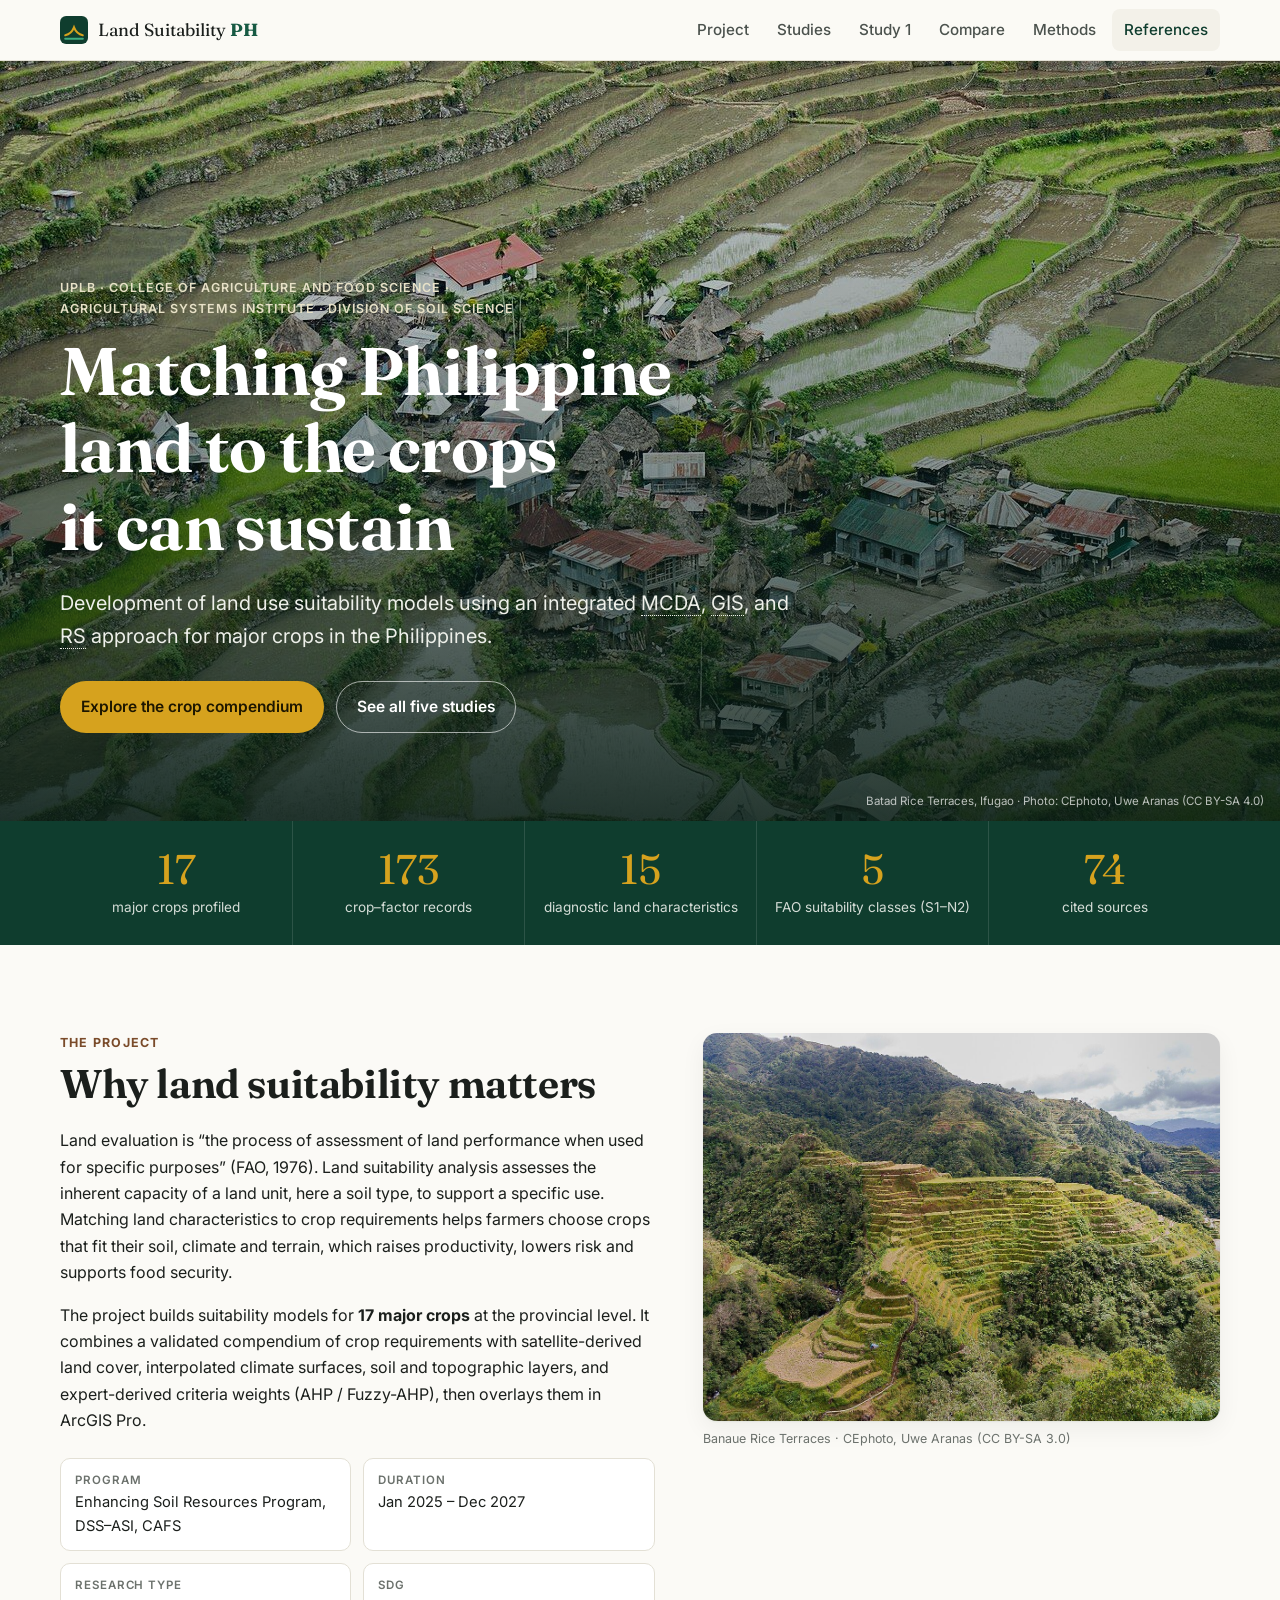
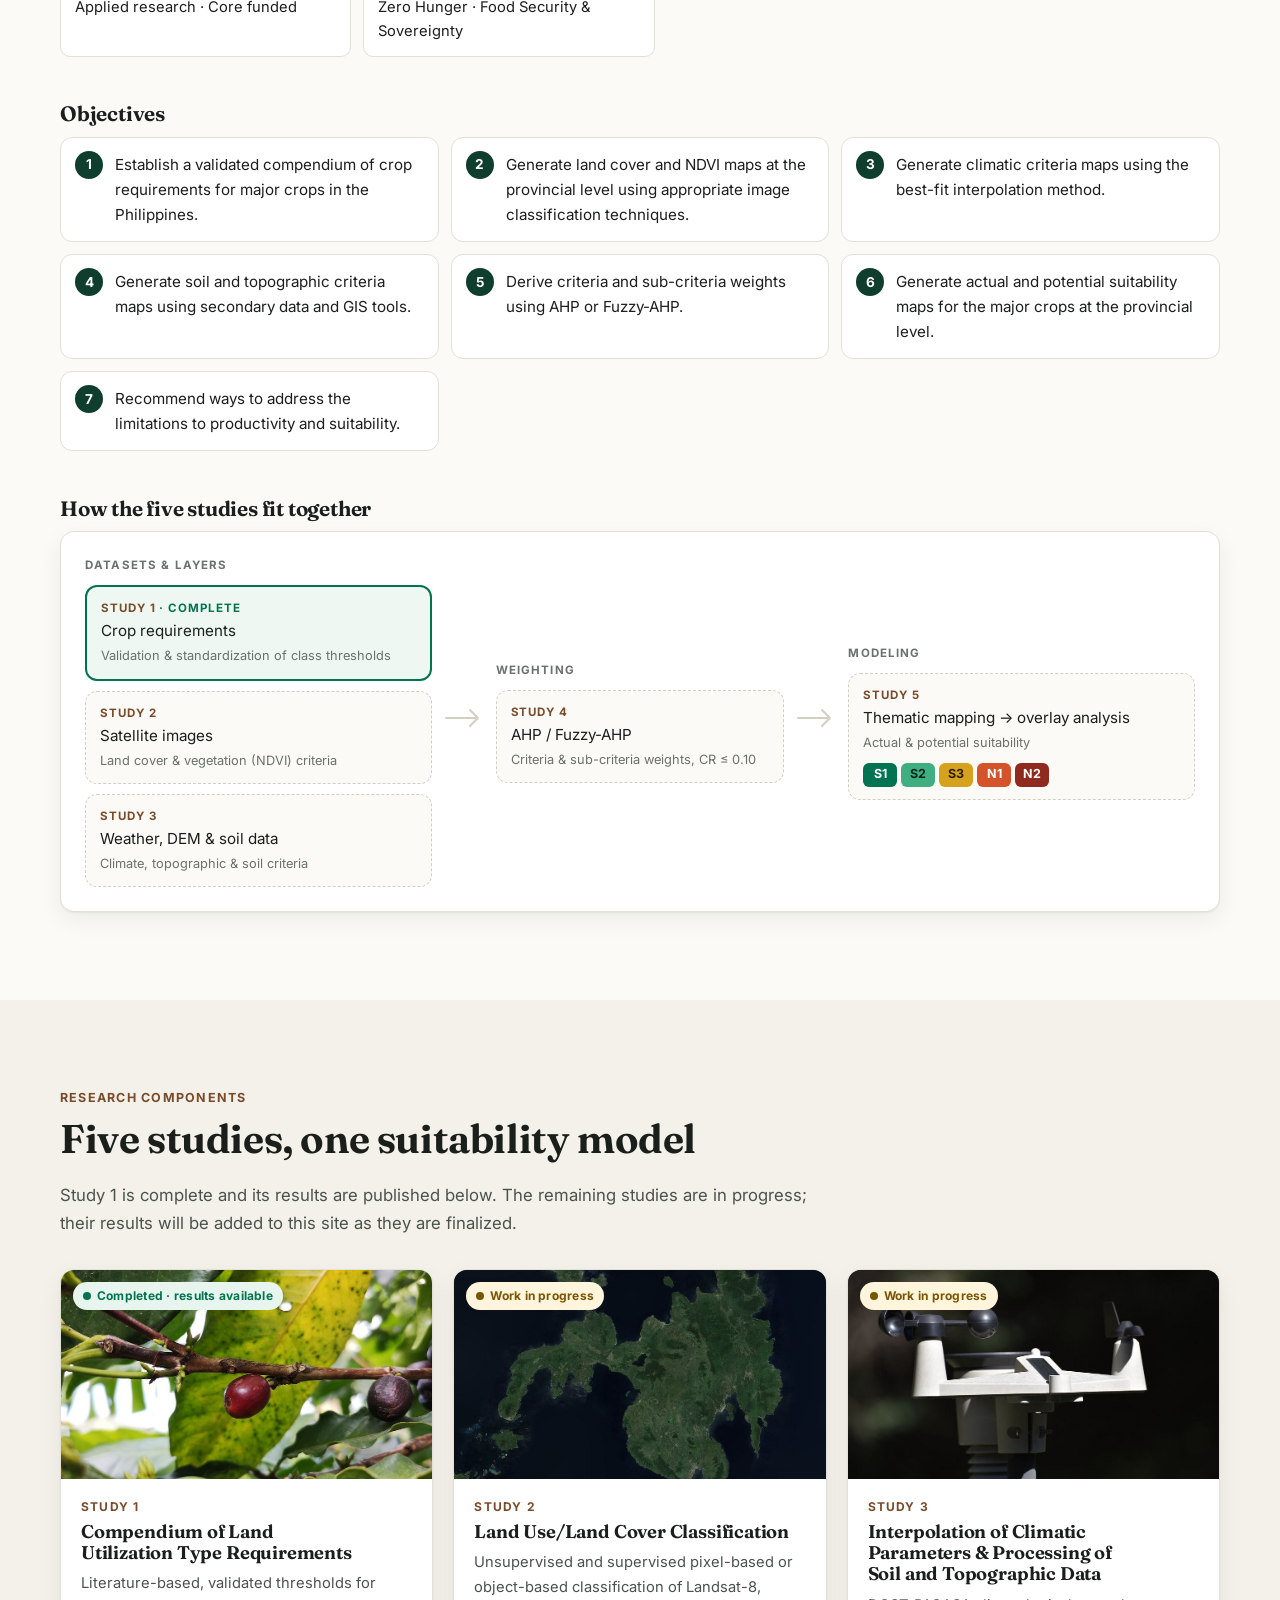
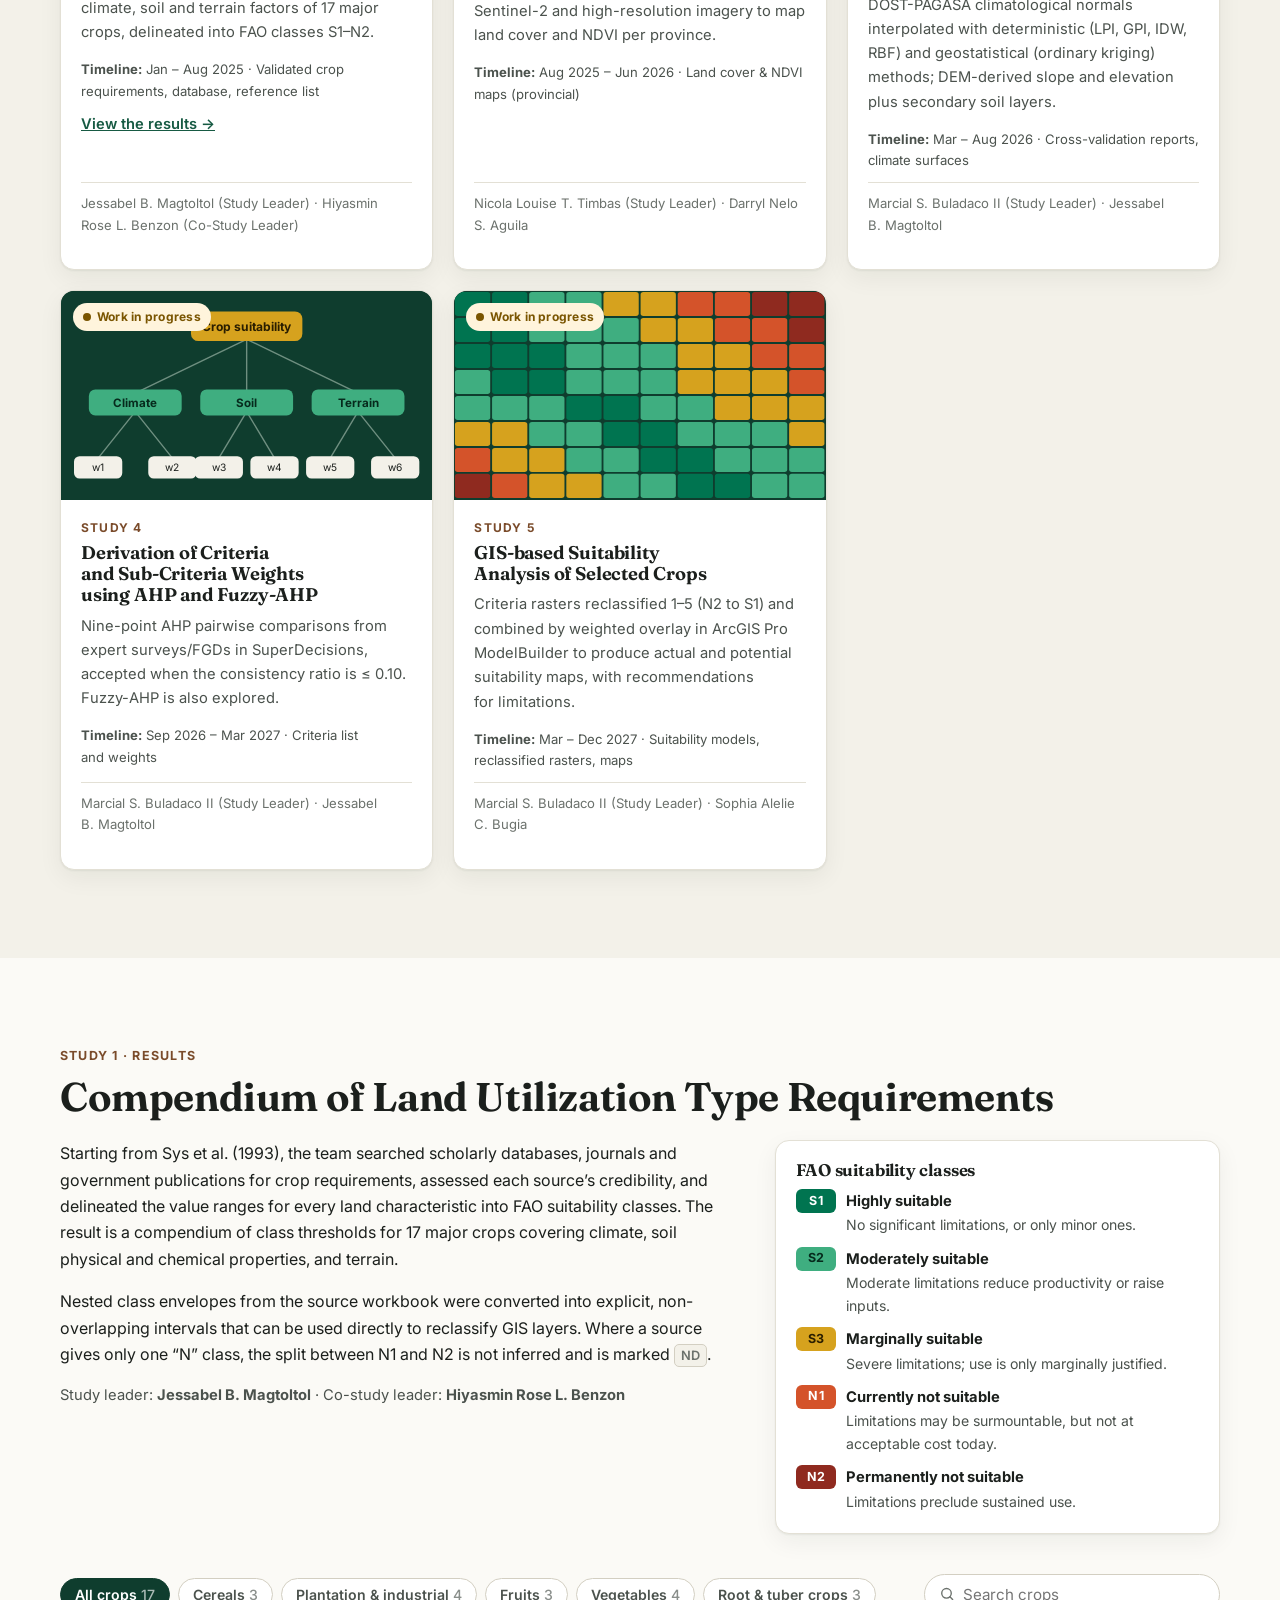
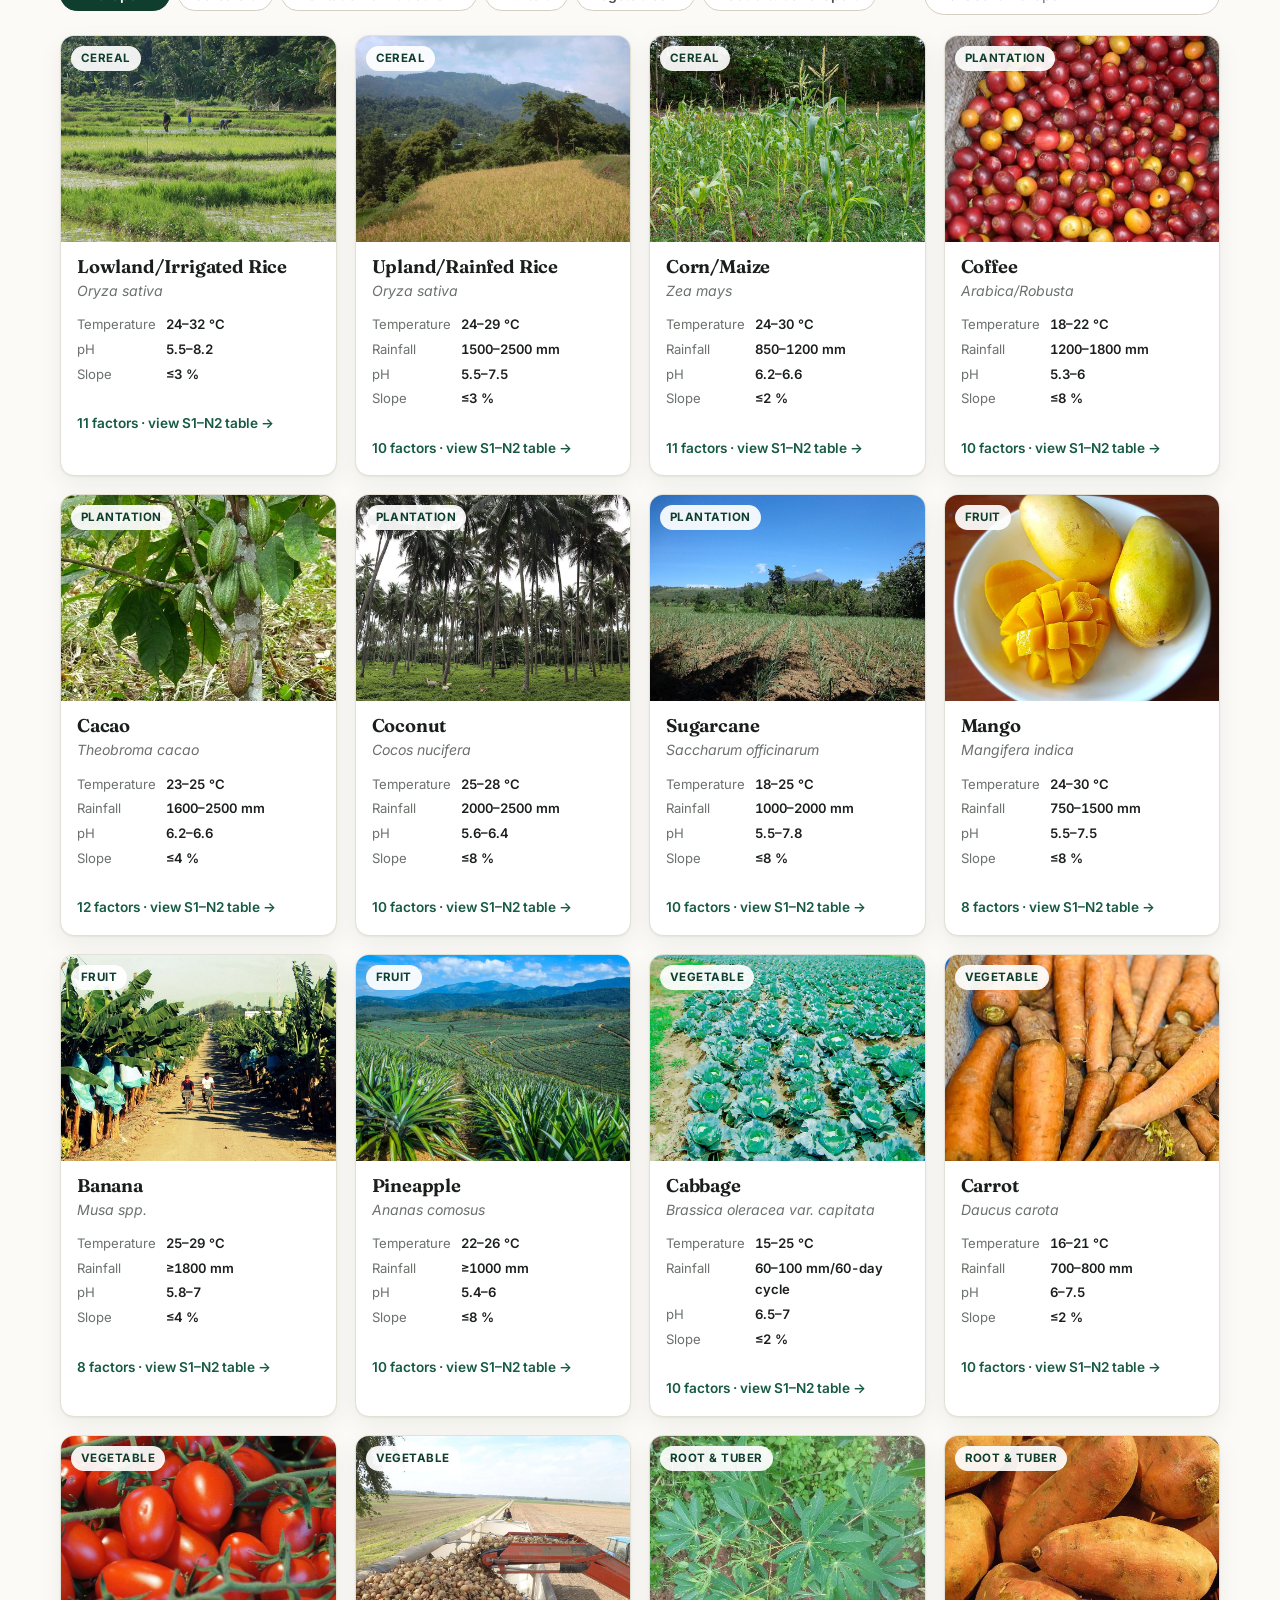
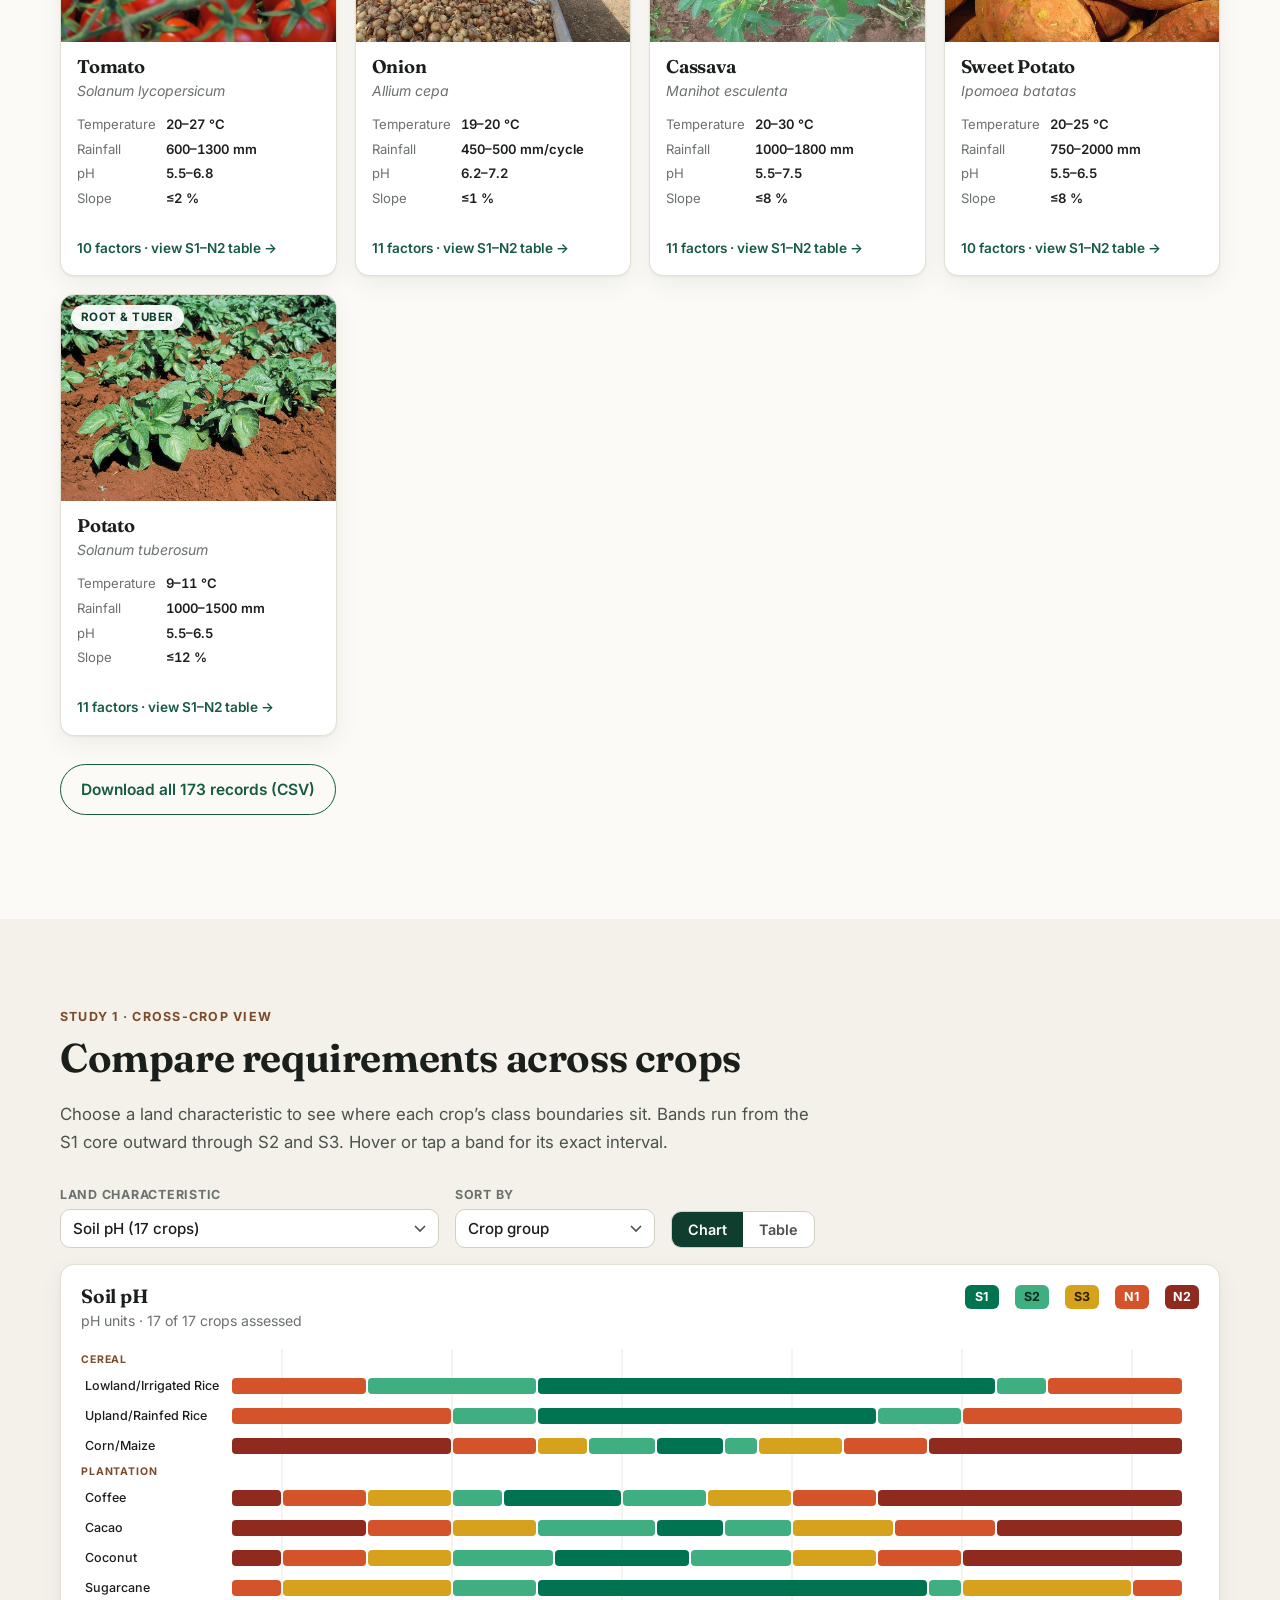
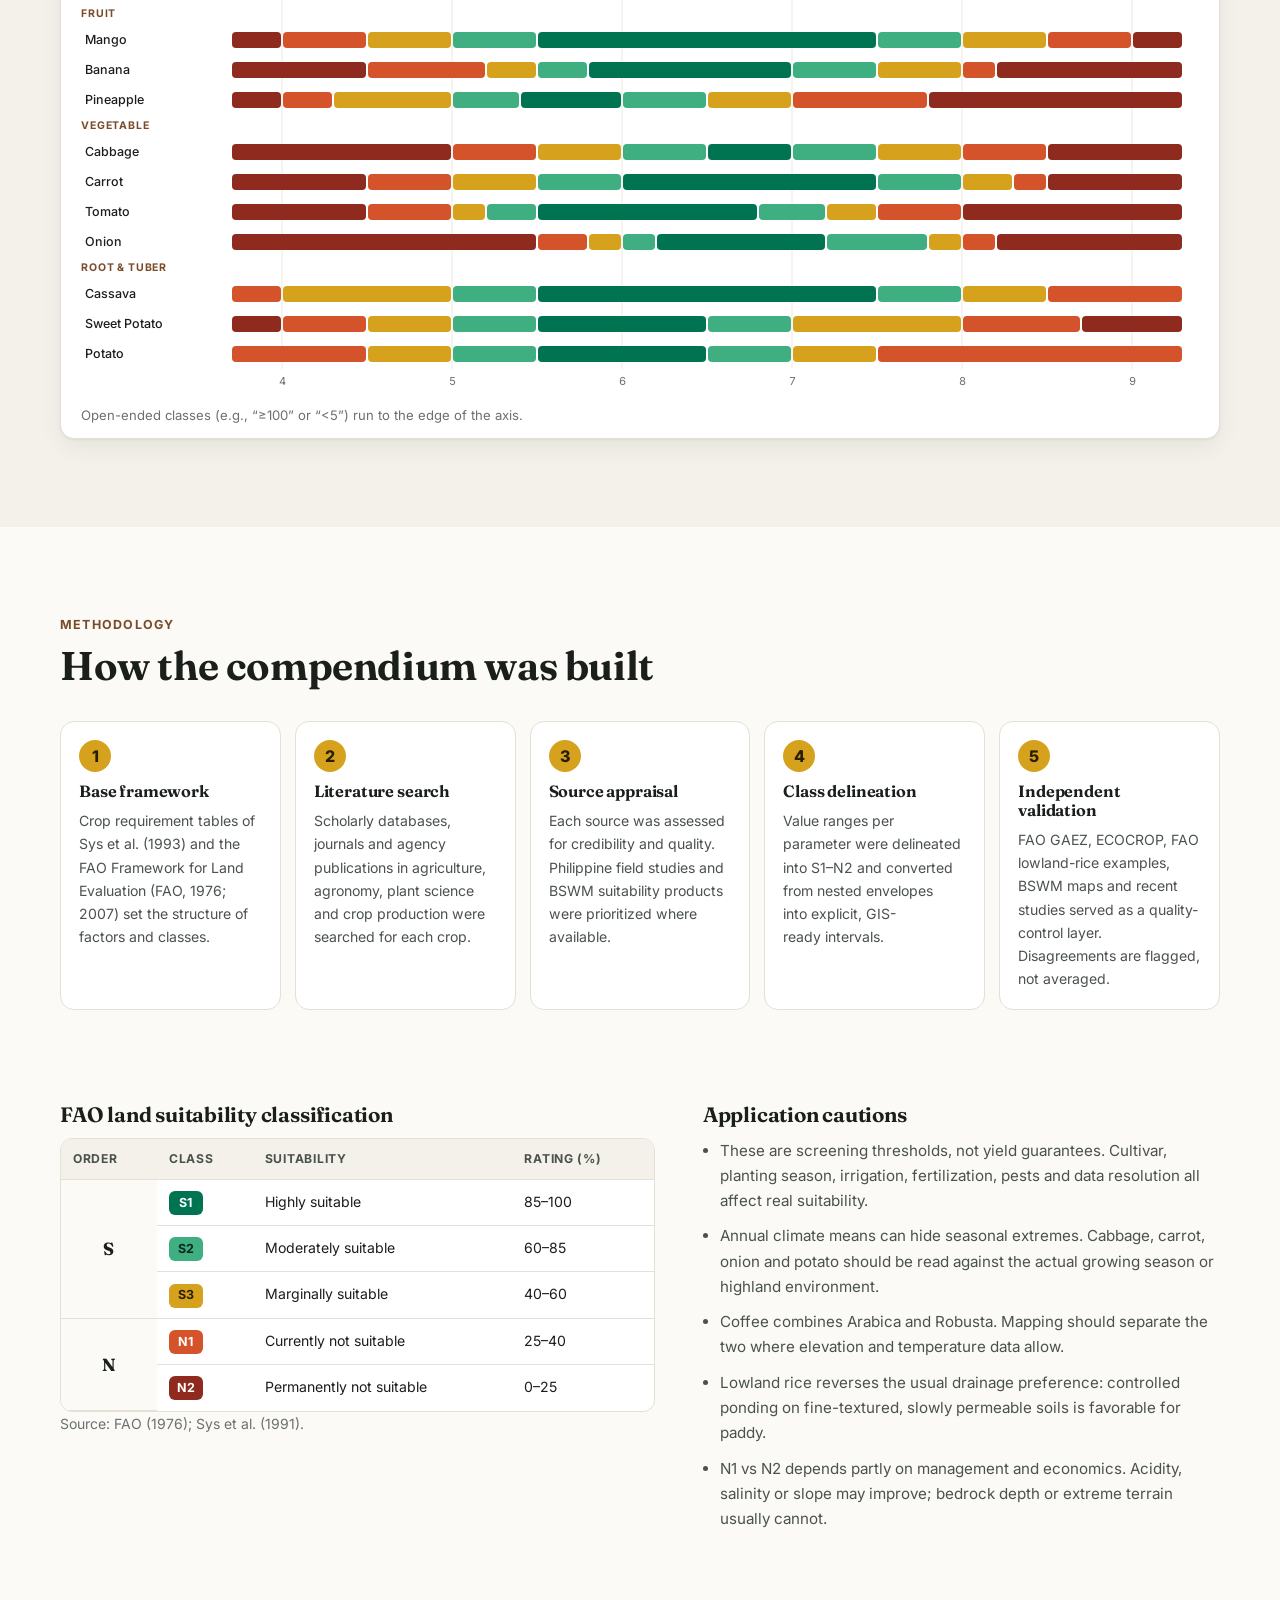
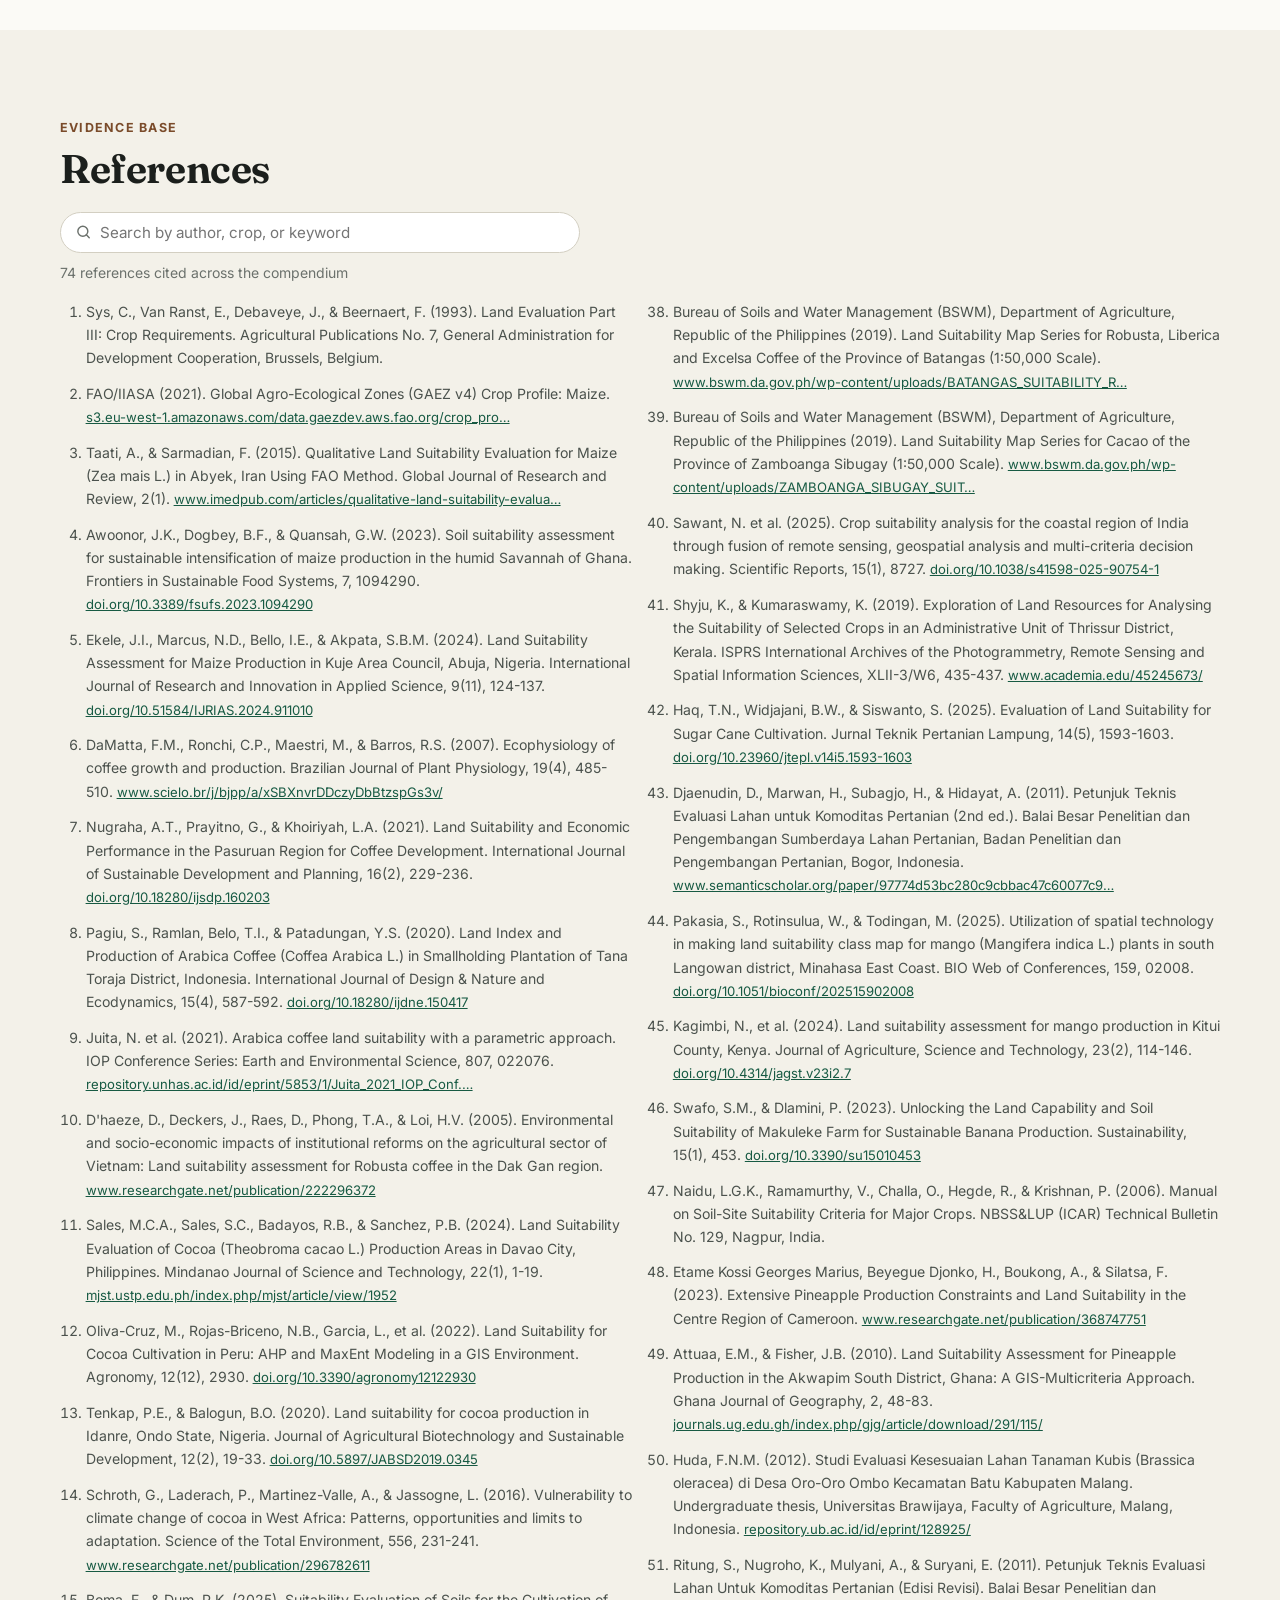
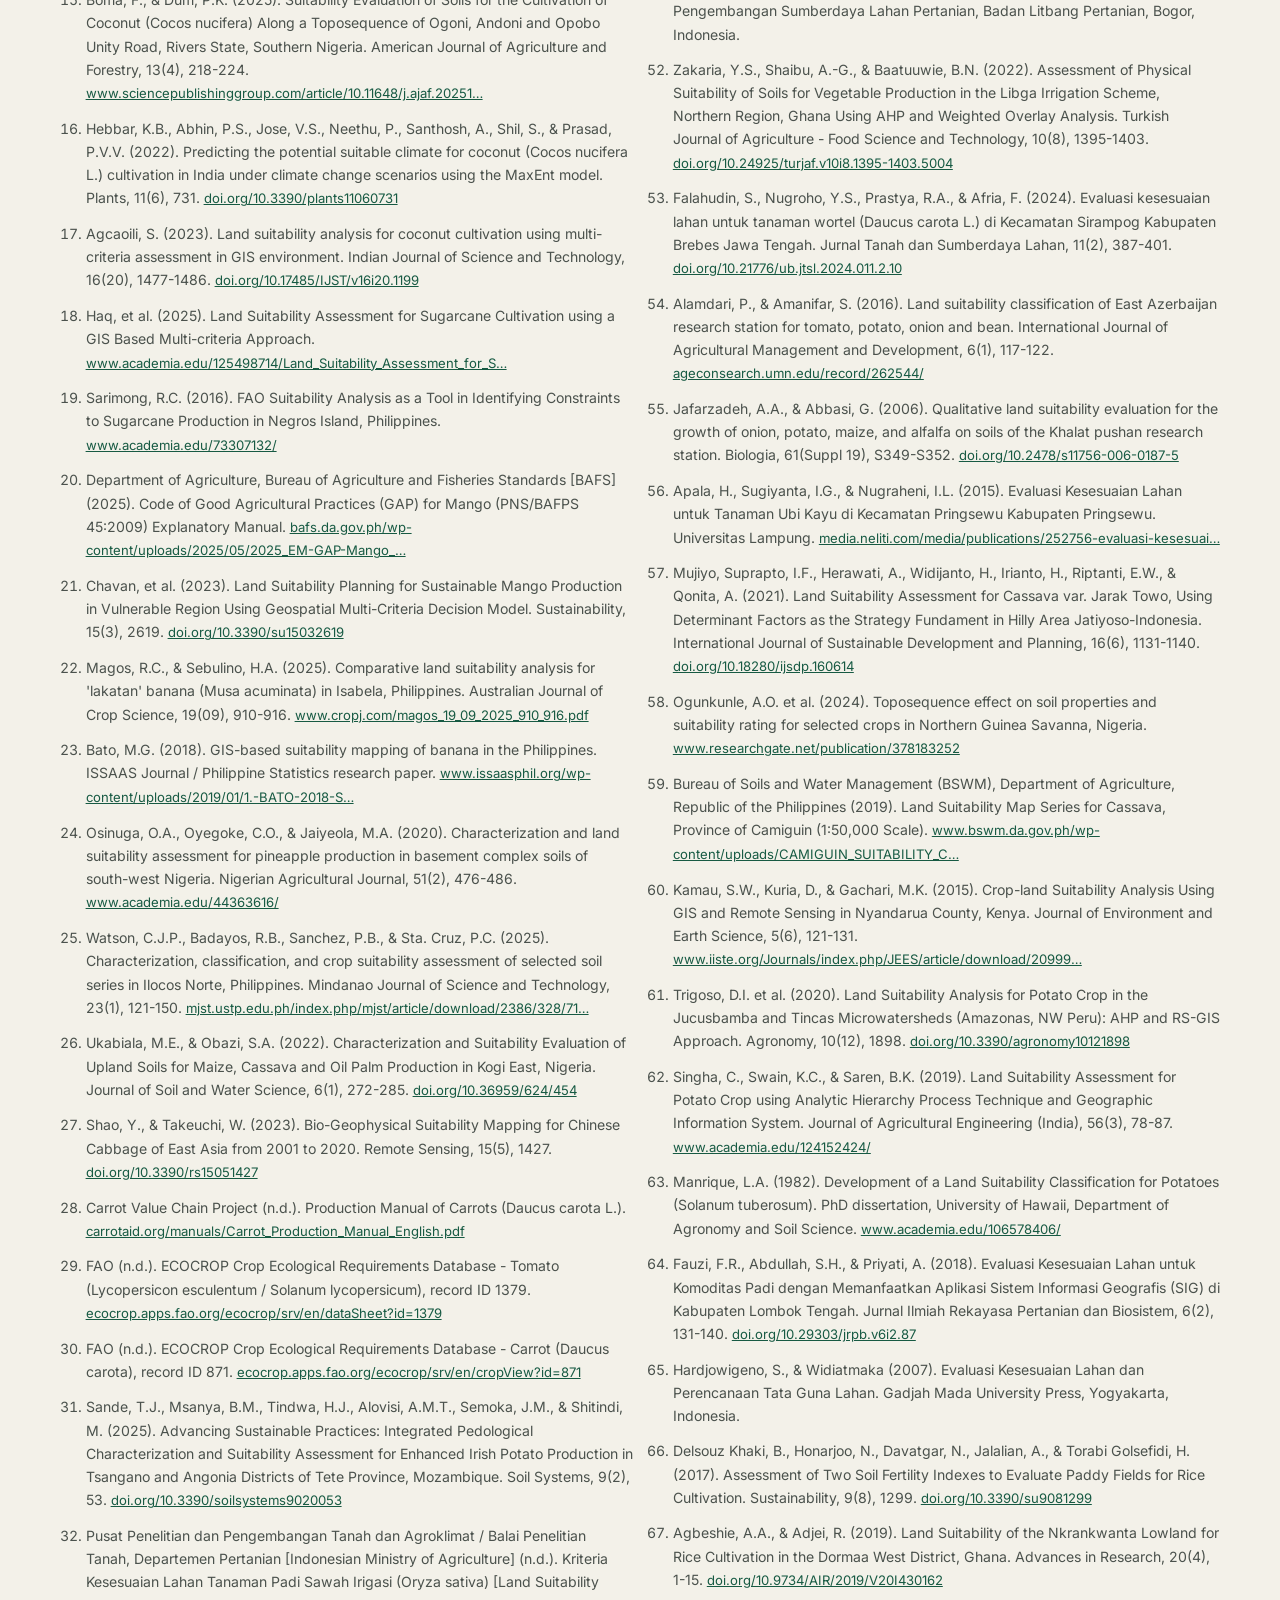
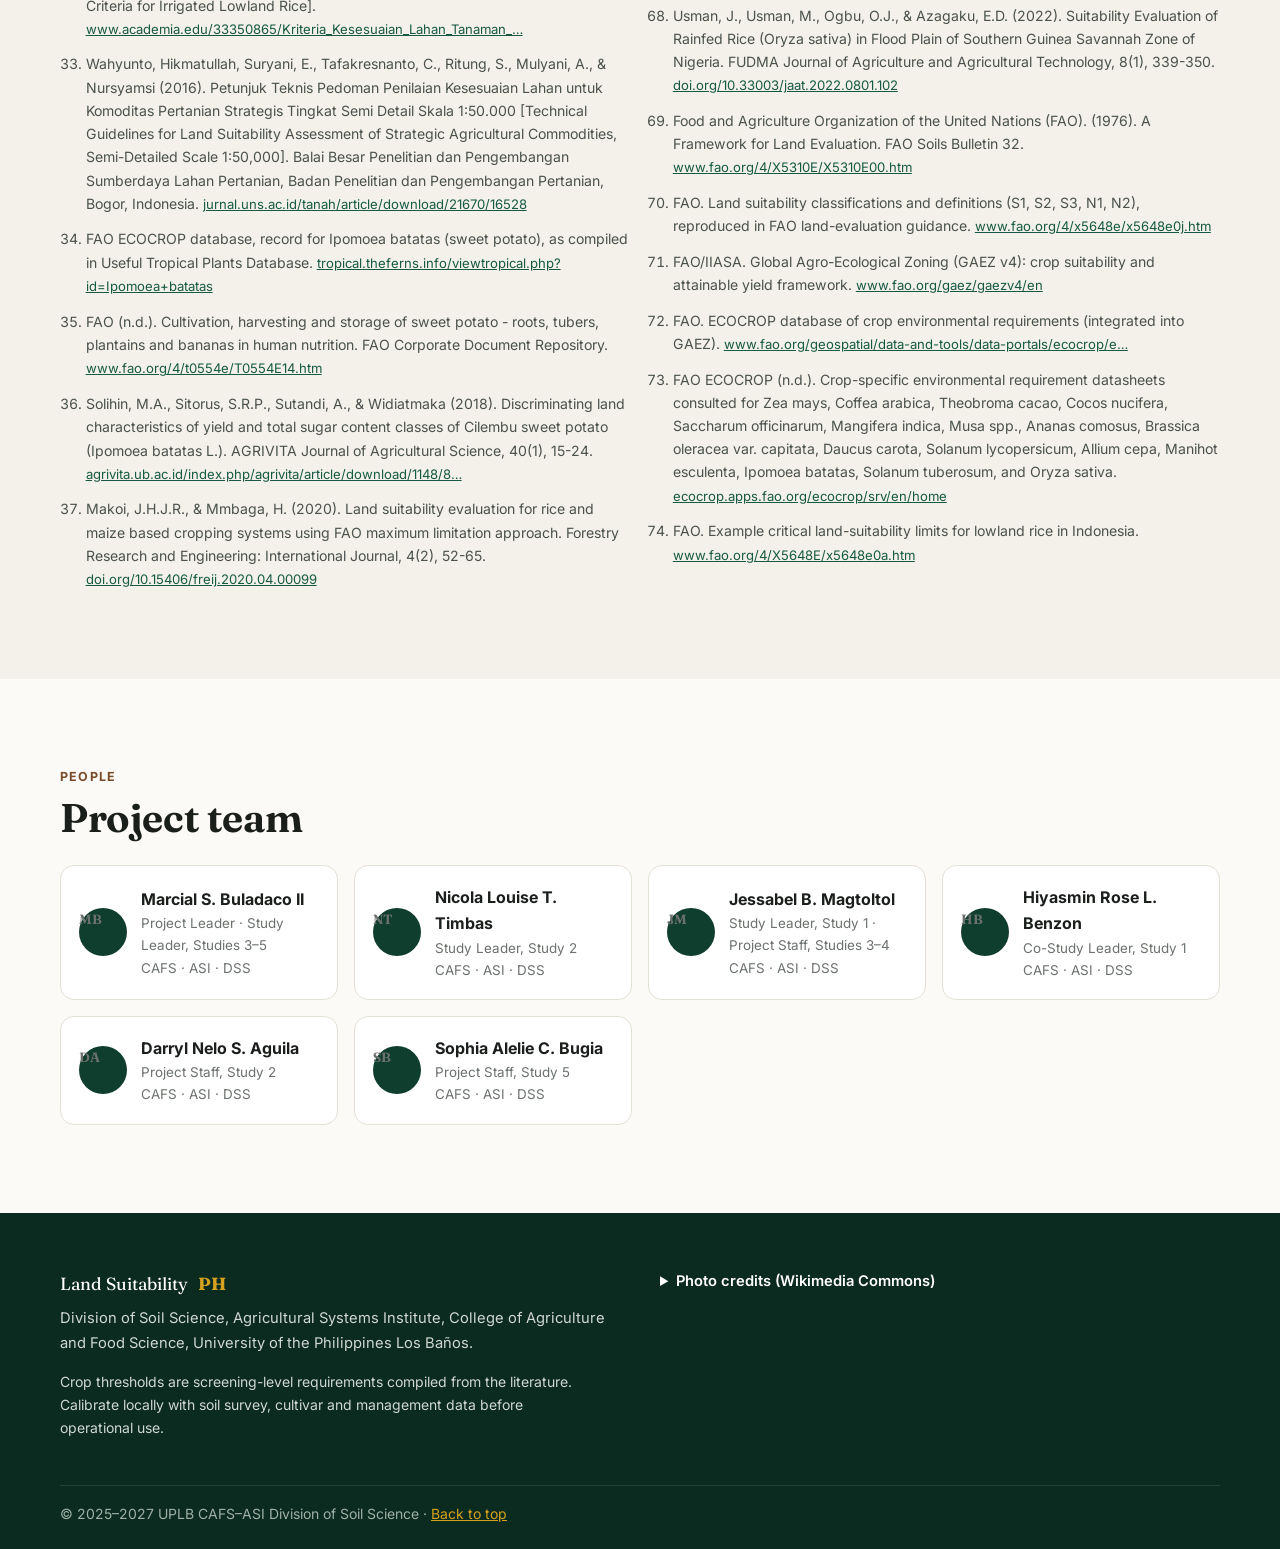
==== commit 9f6b5a1d: "Add version tags to asset links so updates bypass browser cache" ====
--- a/docs/index.html
+++ b/docs/index.html
@@ -9,7 +9,7 @@
 <link rel="preconnect" href="https://fonts.googleapis.com">
 <link rel="preconnect" href="https://fonts.gstatic.com" crossorigin>
 <link href="https://fonts.googleapis.com/css2?family=Fraunces:opsz,wght@9..144,500;9..144,650&family=Inter:wght@400;500;600;700&display=swap" rel="stylesheet">
-<link rel="stylesheet" href="assets/css/style.css">
+<link rel="stylesheet" href="assets/css/style.css?v=2">
 </head>
 <body>
 
@@ -313,7 +313,7 @@
   </div>
 </dialog>
 
-<script src="assets/js/data.js"></script>
-<script src="assets/js/app.js"></script>
+<script src="assets/js/data.js?v=2"></script>
+<script src="assets/js/app.js?v=2"></script>
 </body>
 </html>
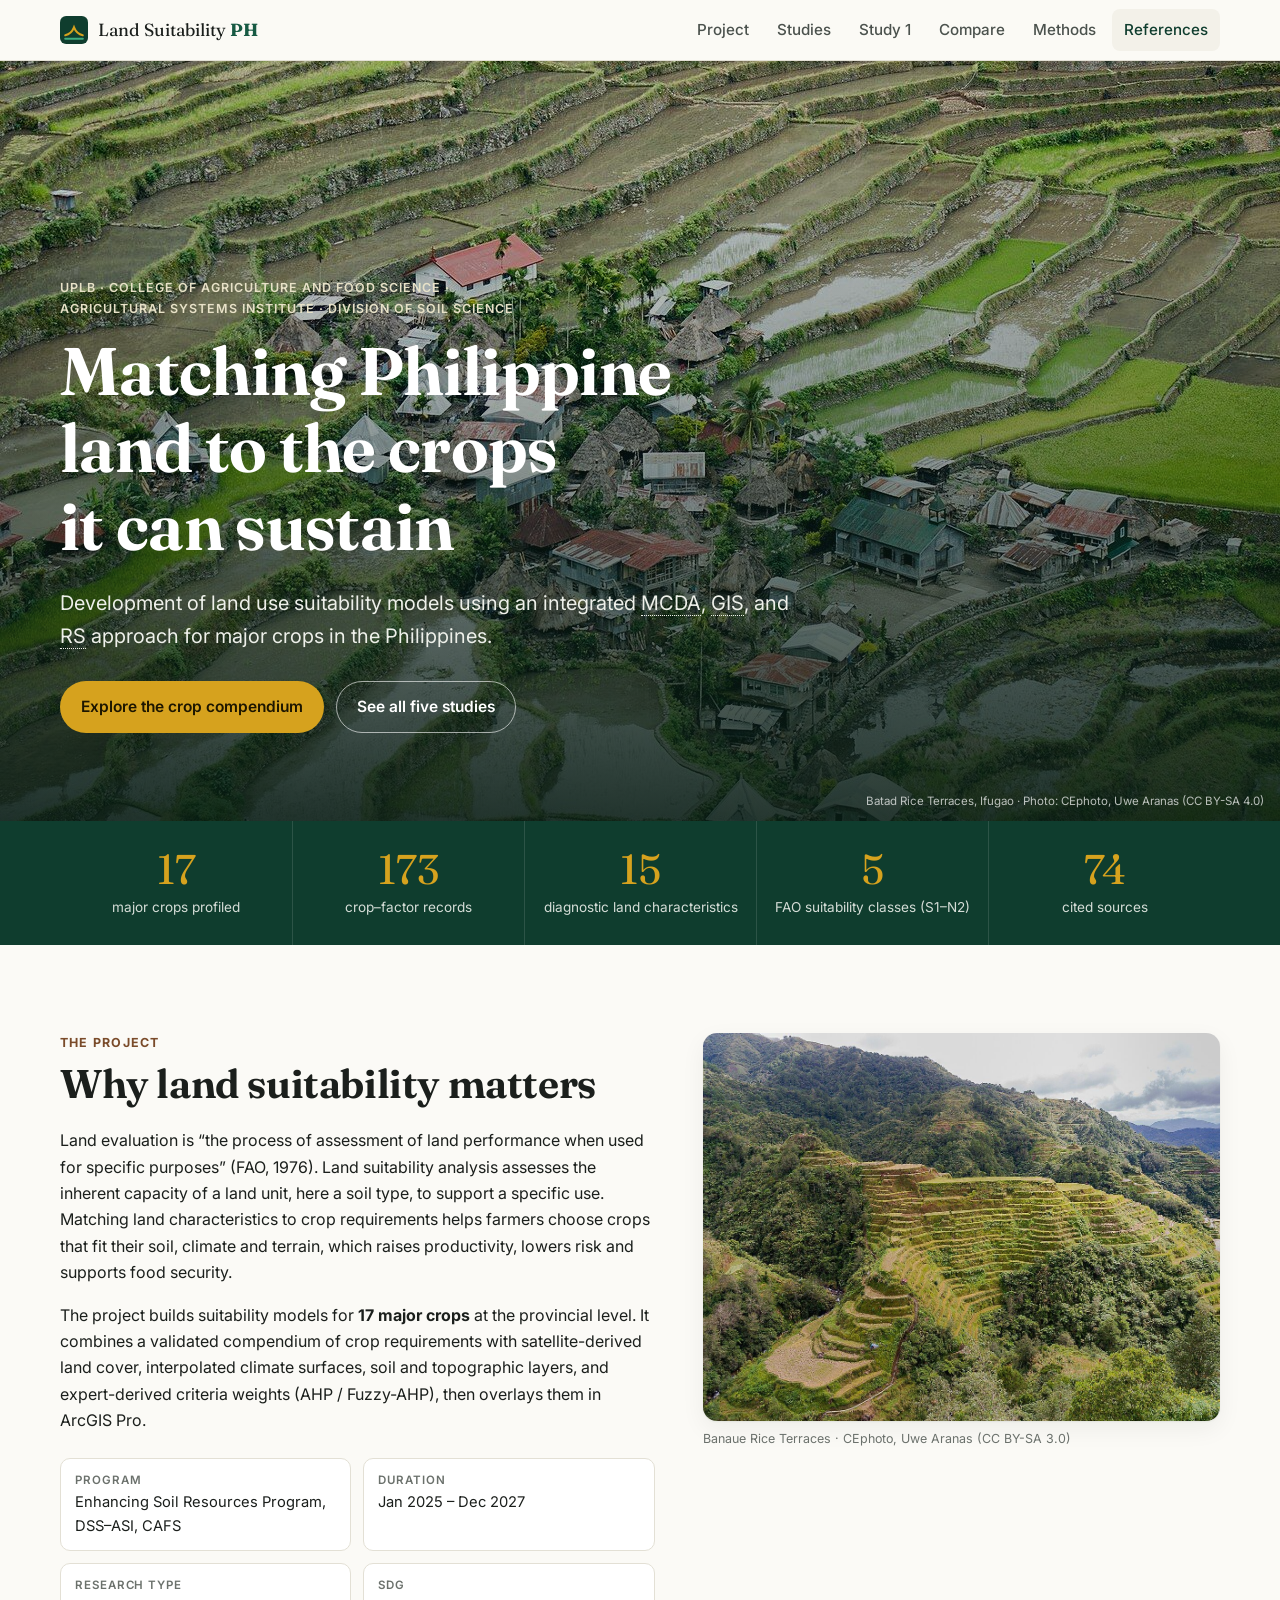
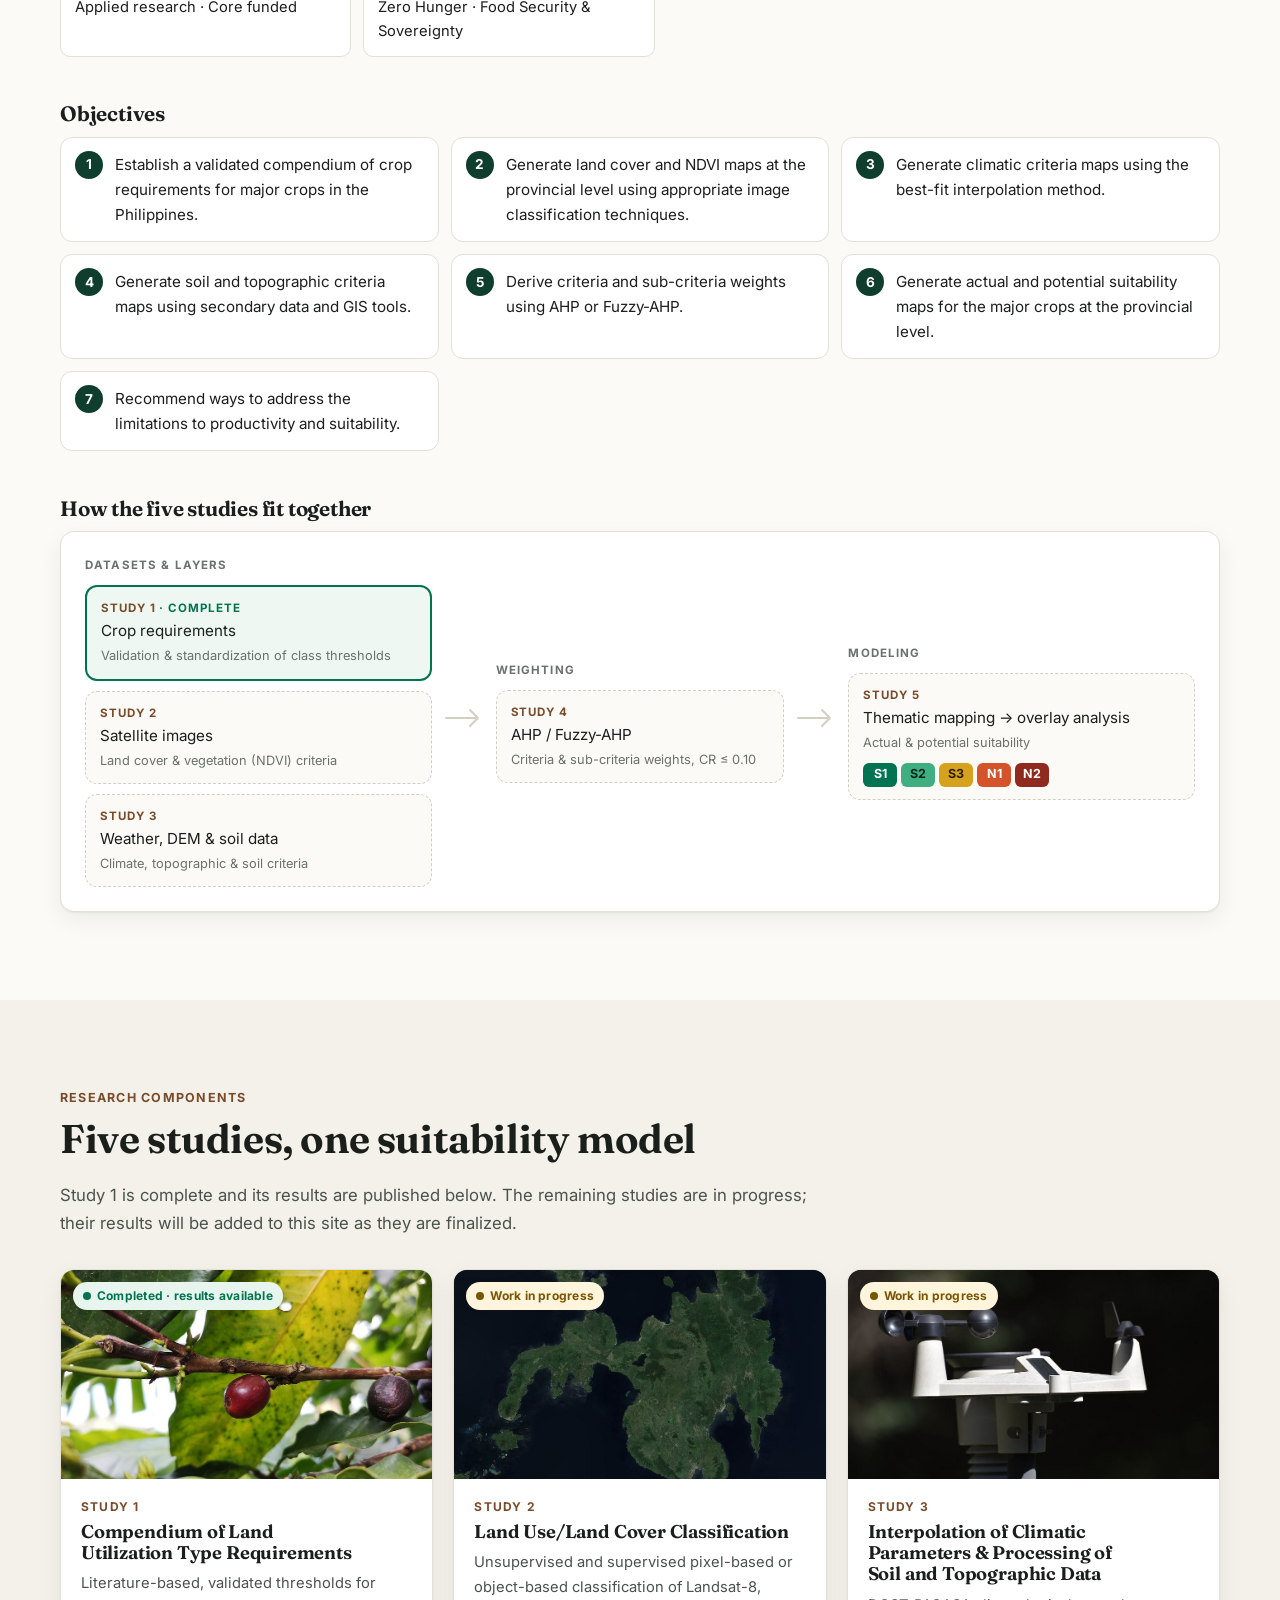
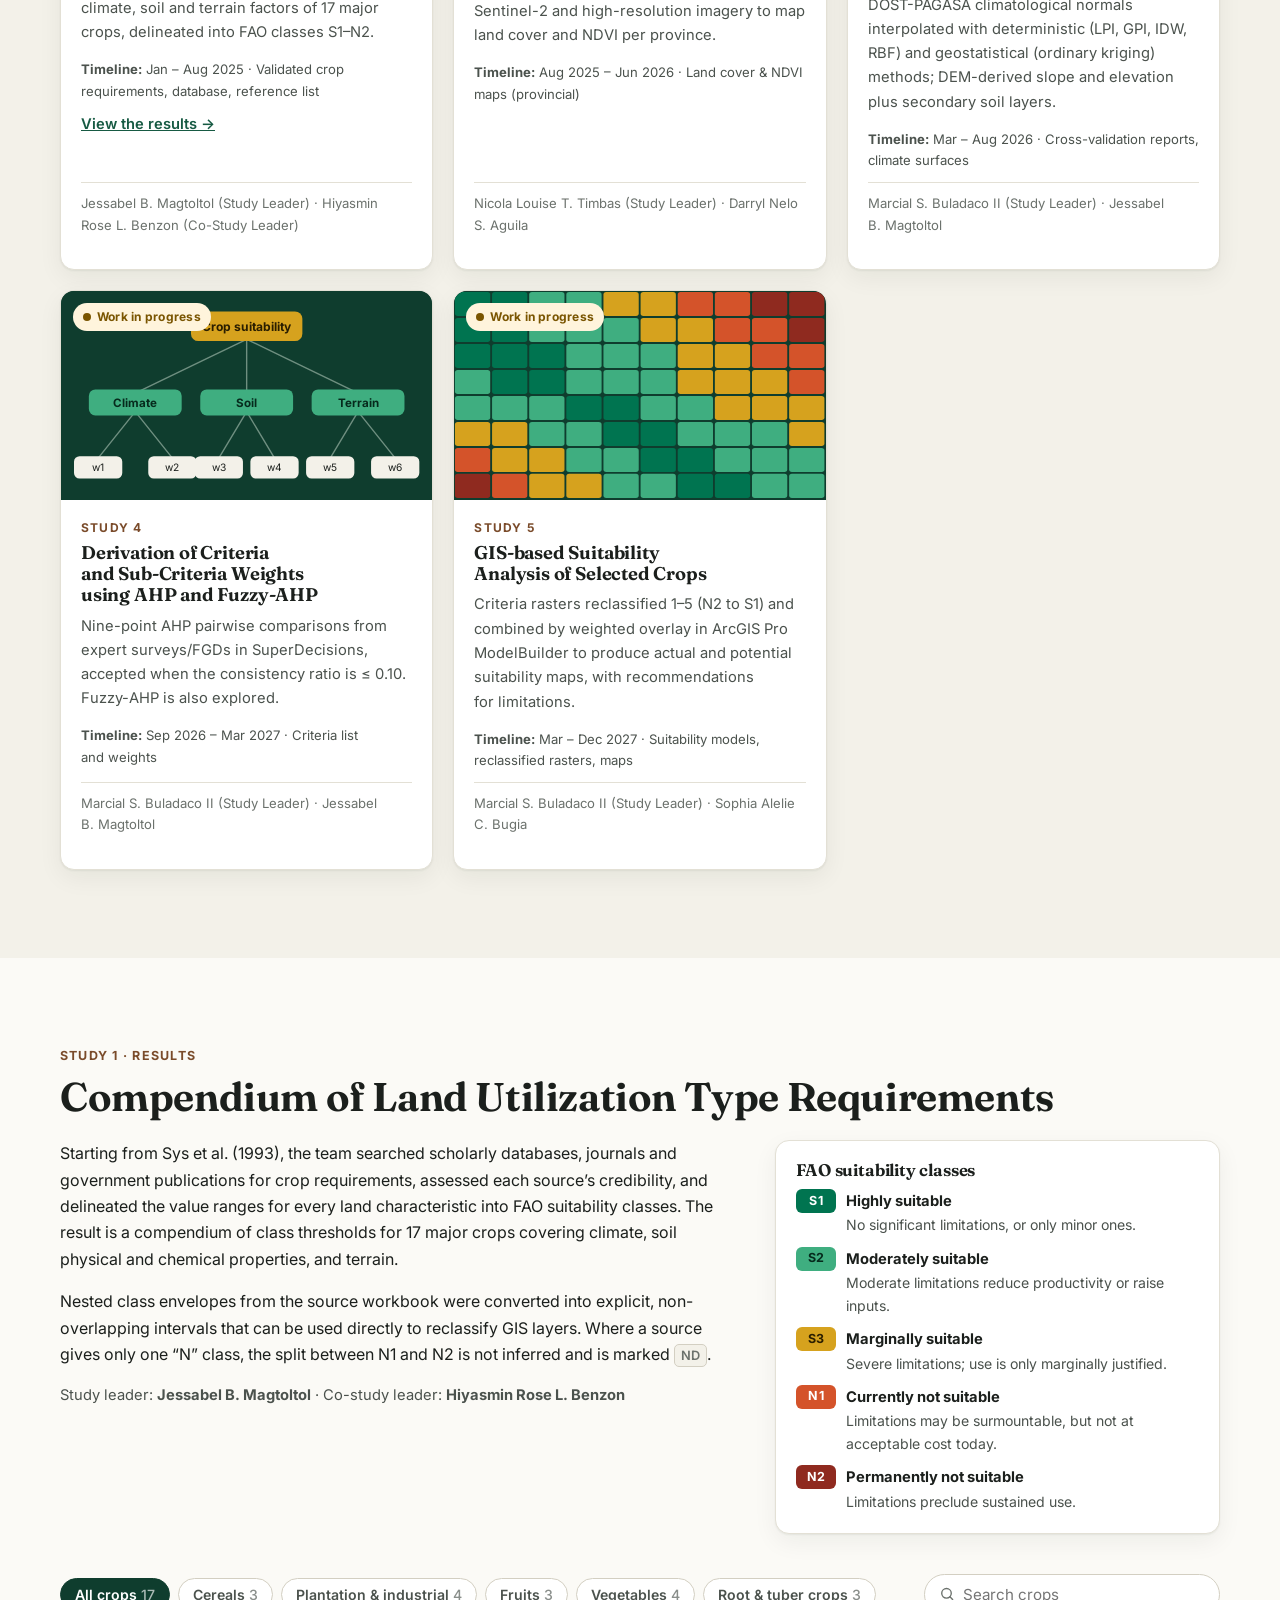
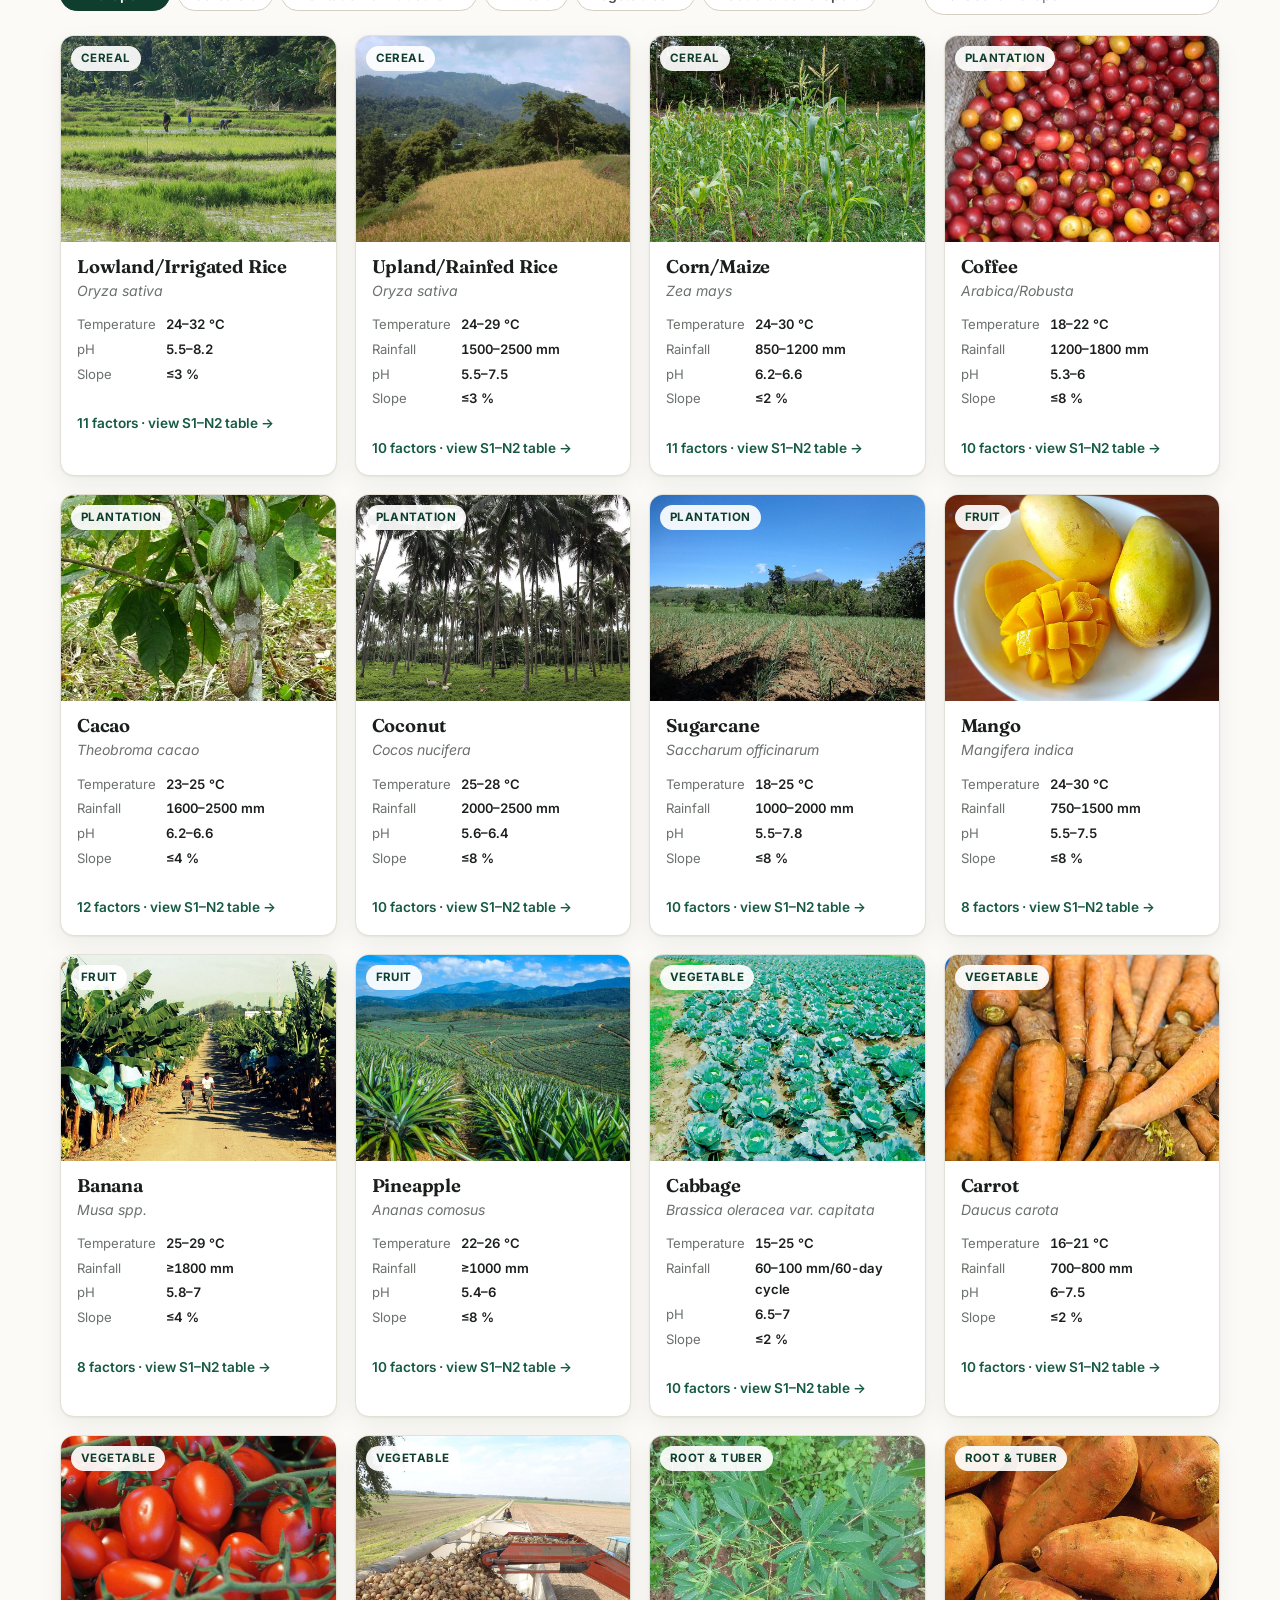
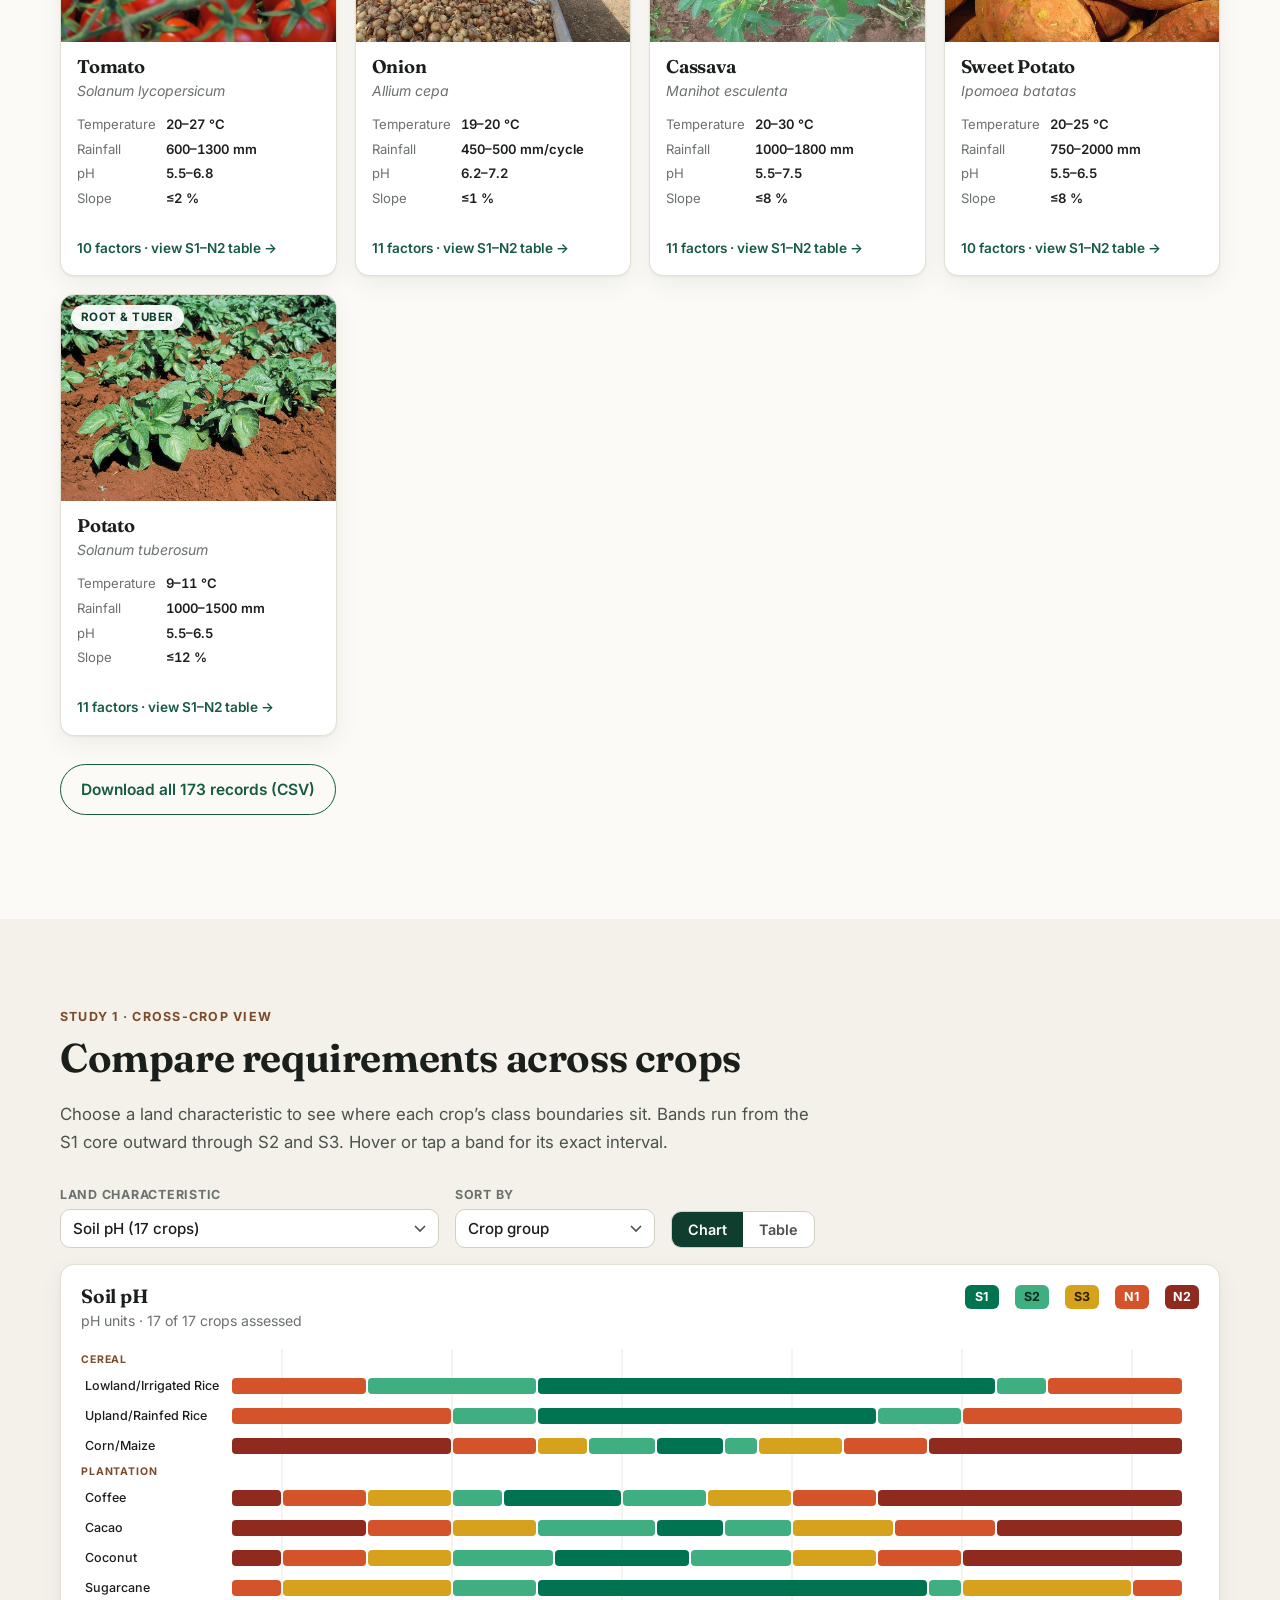
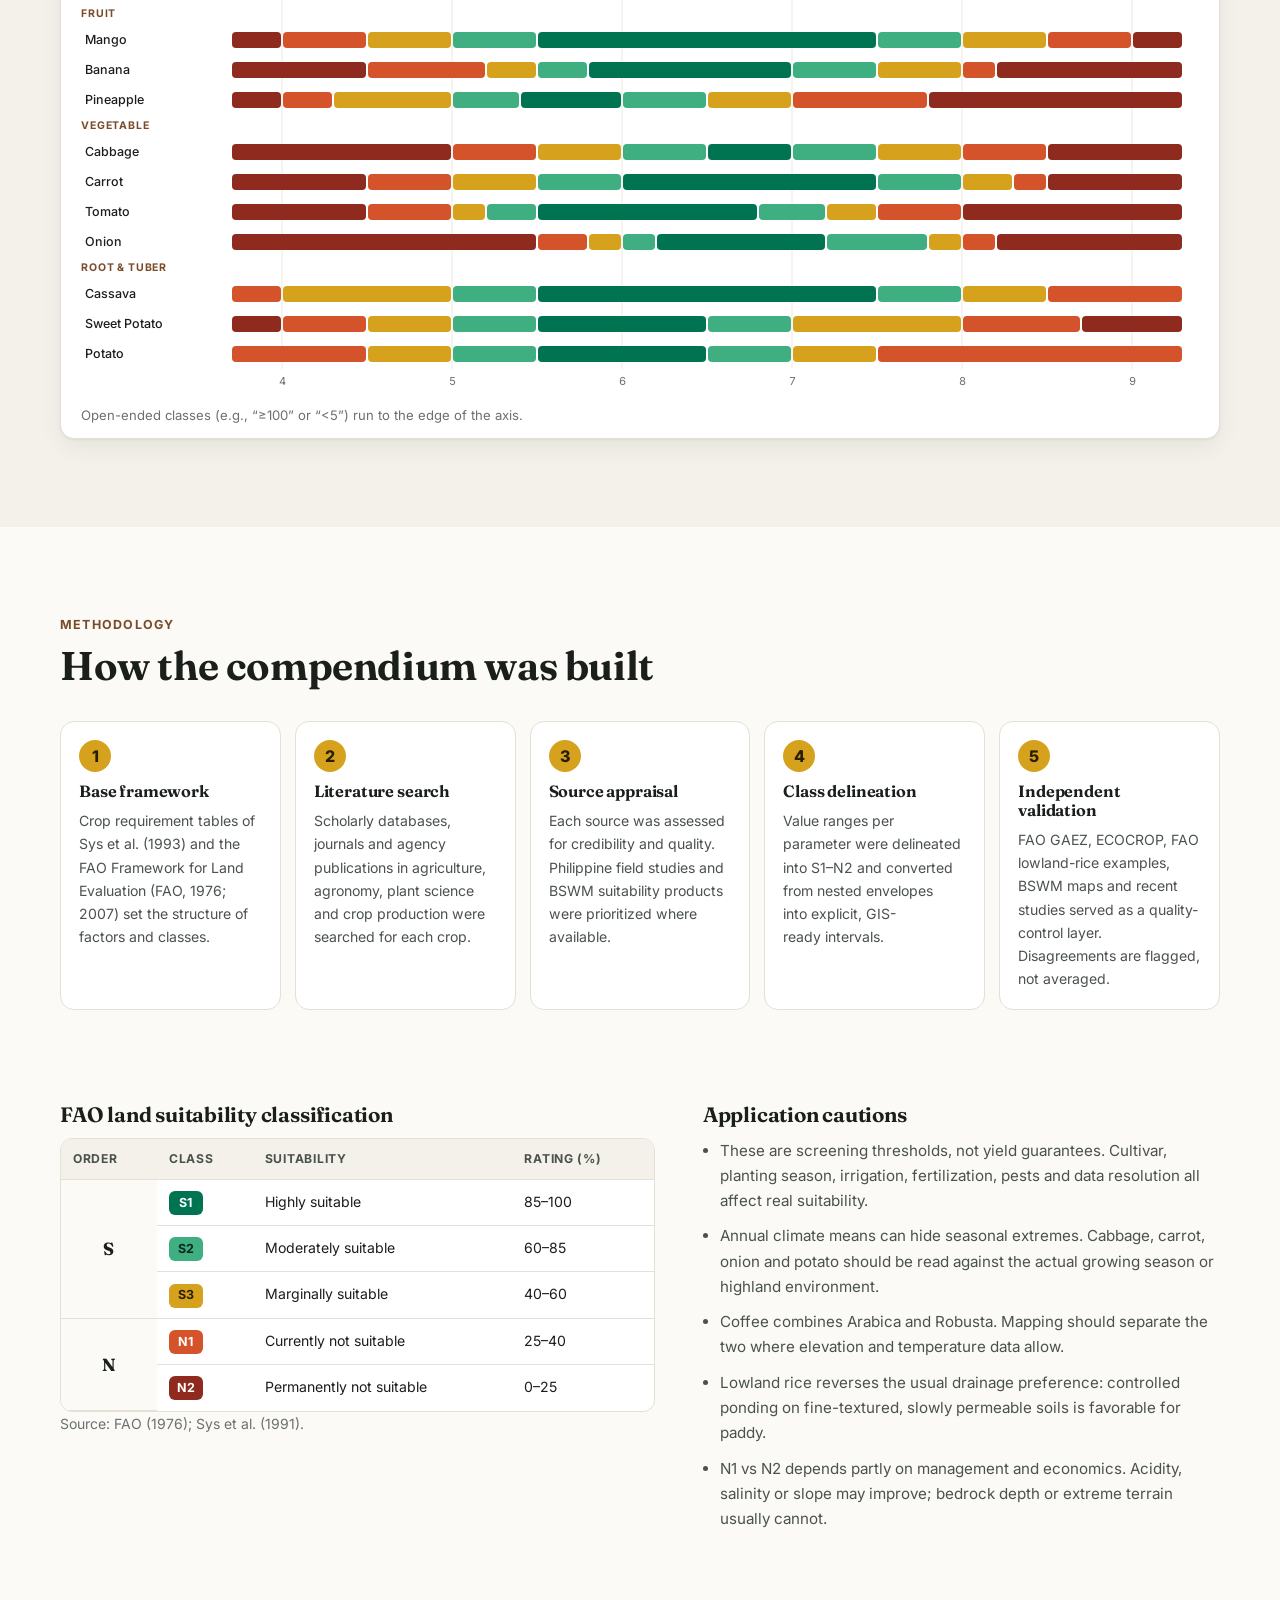
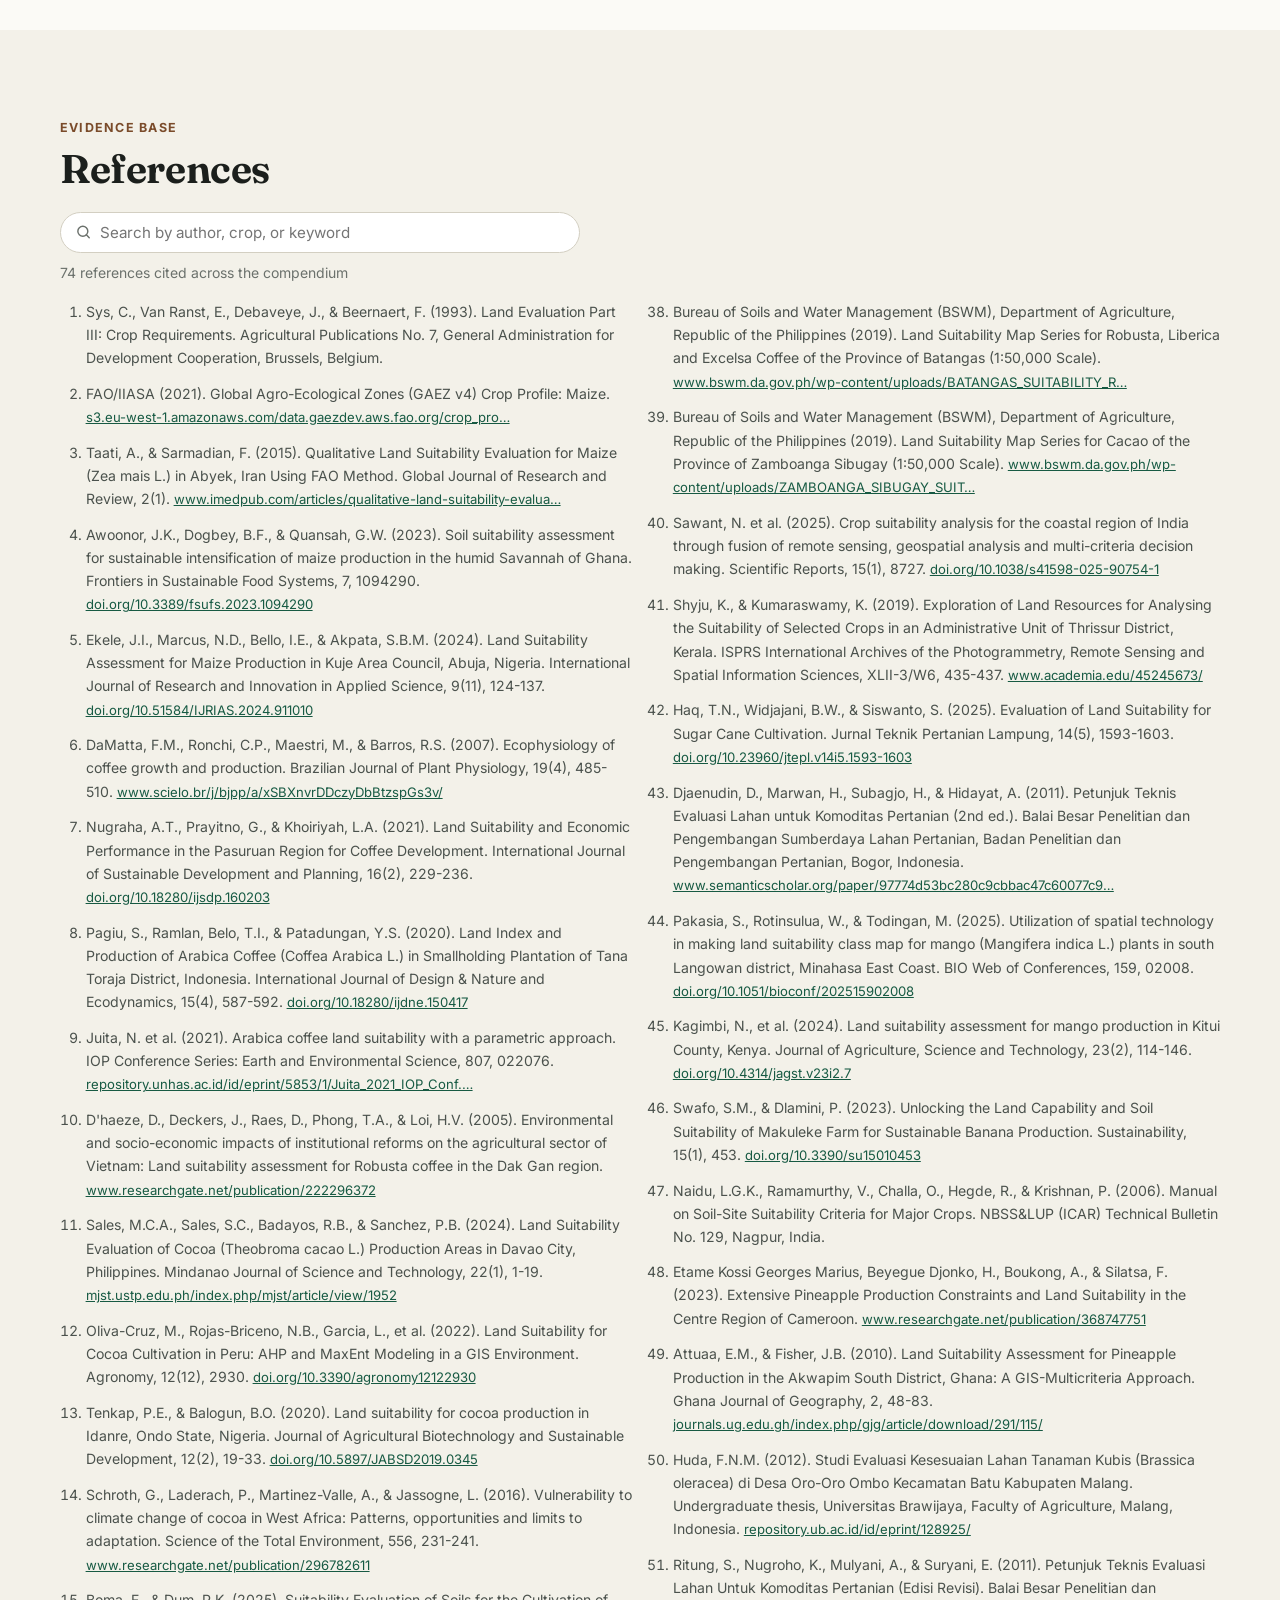
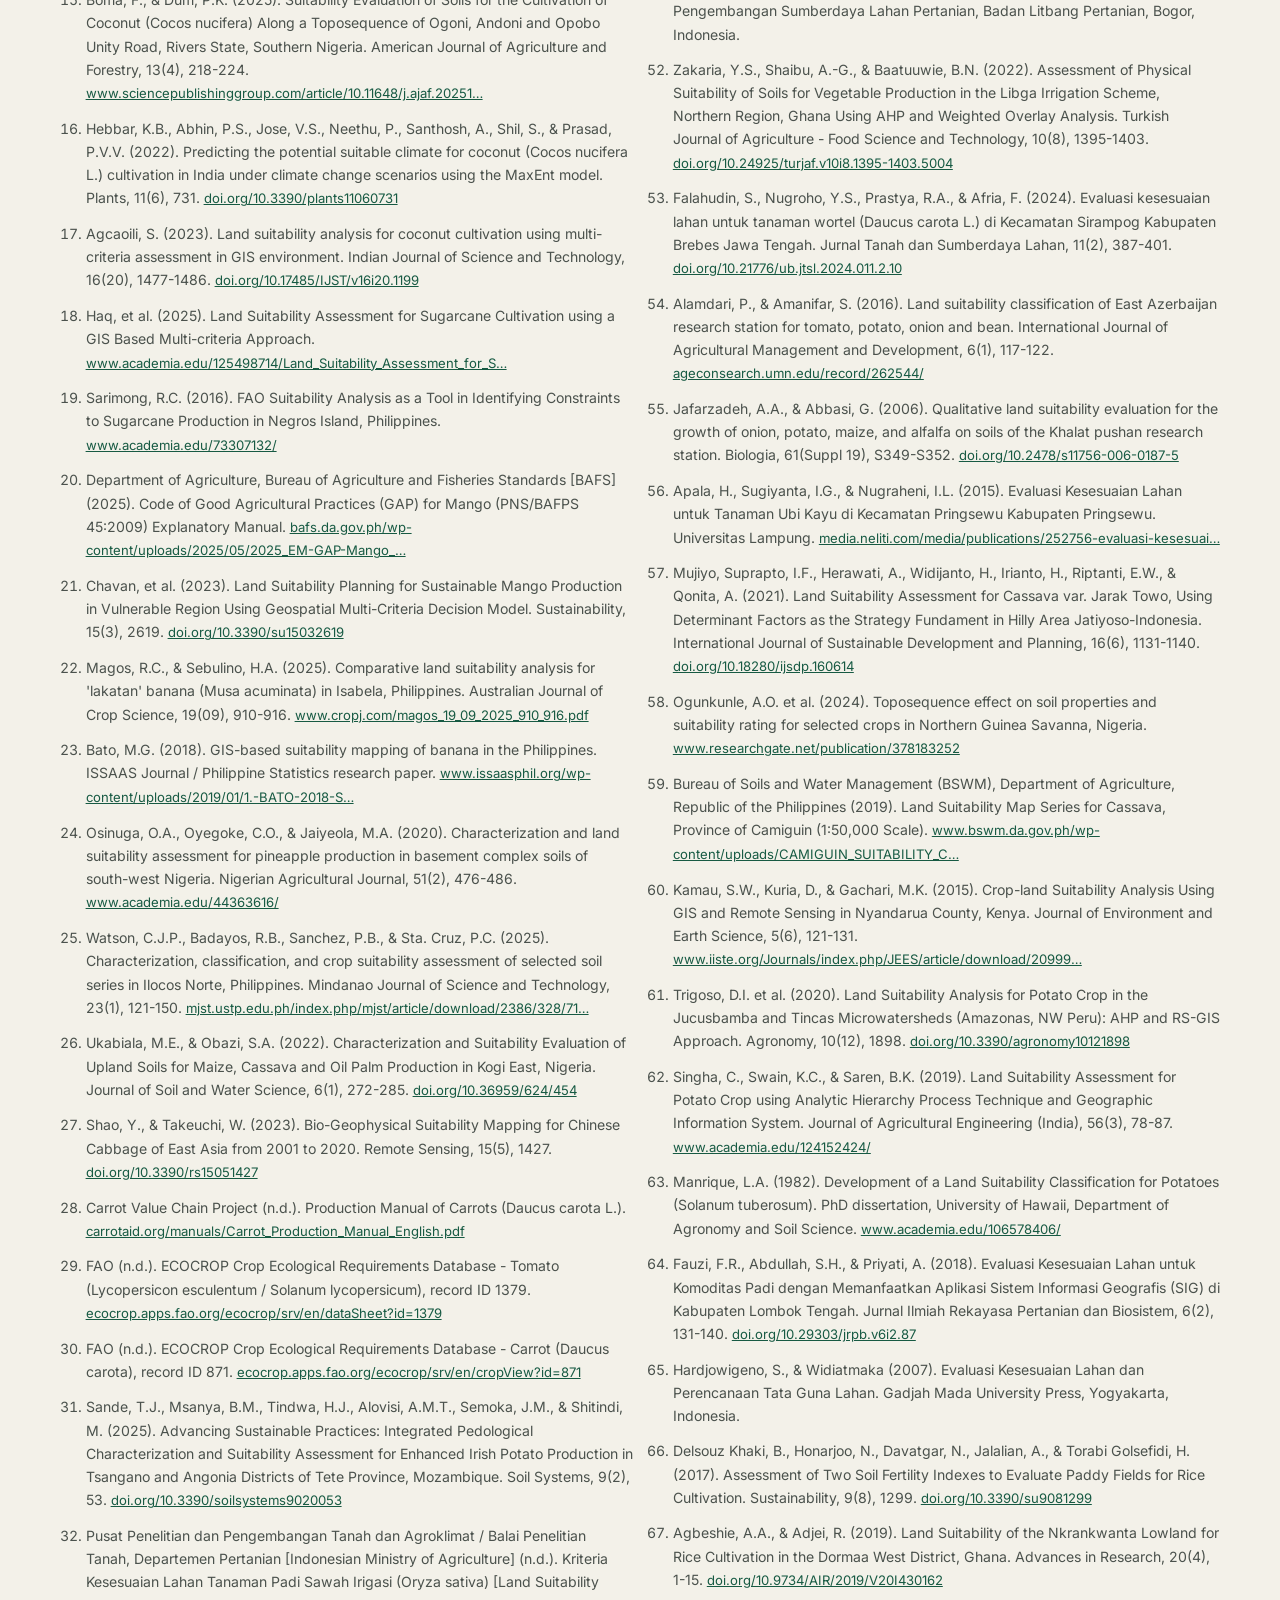
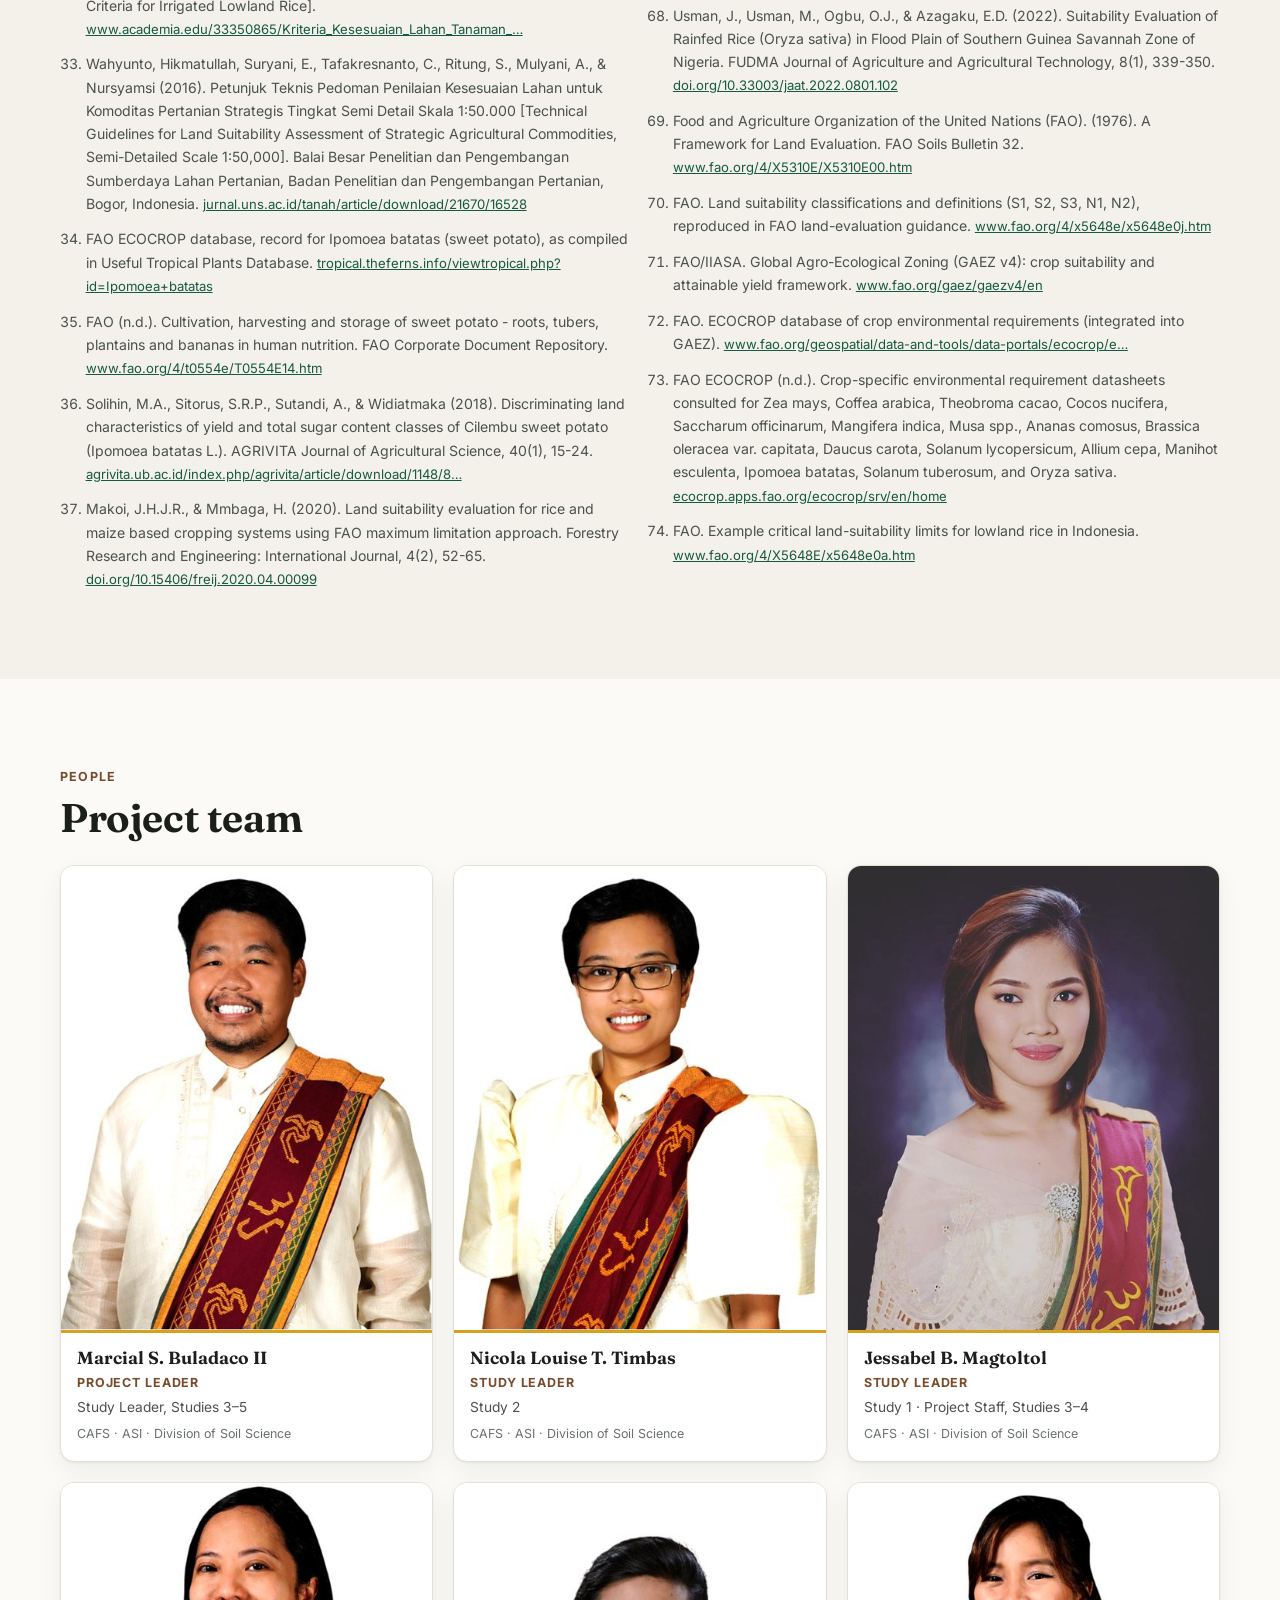
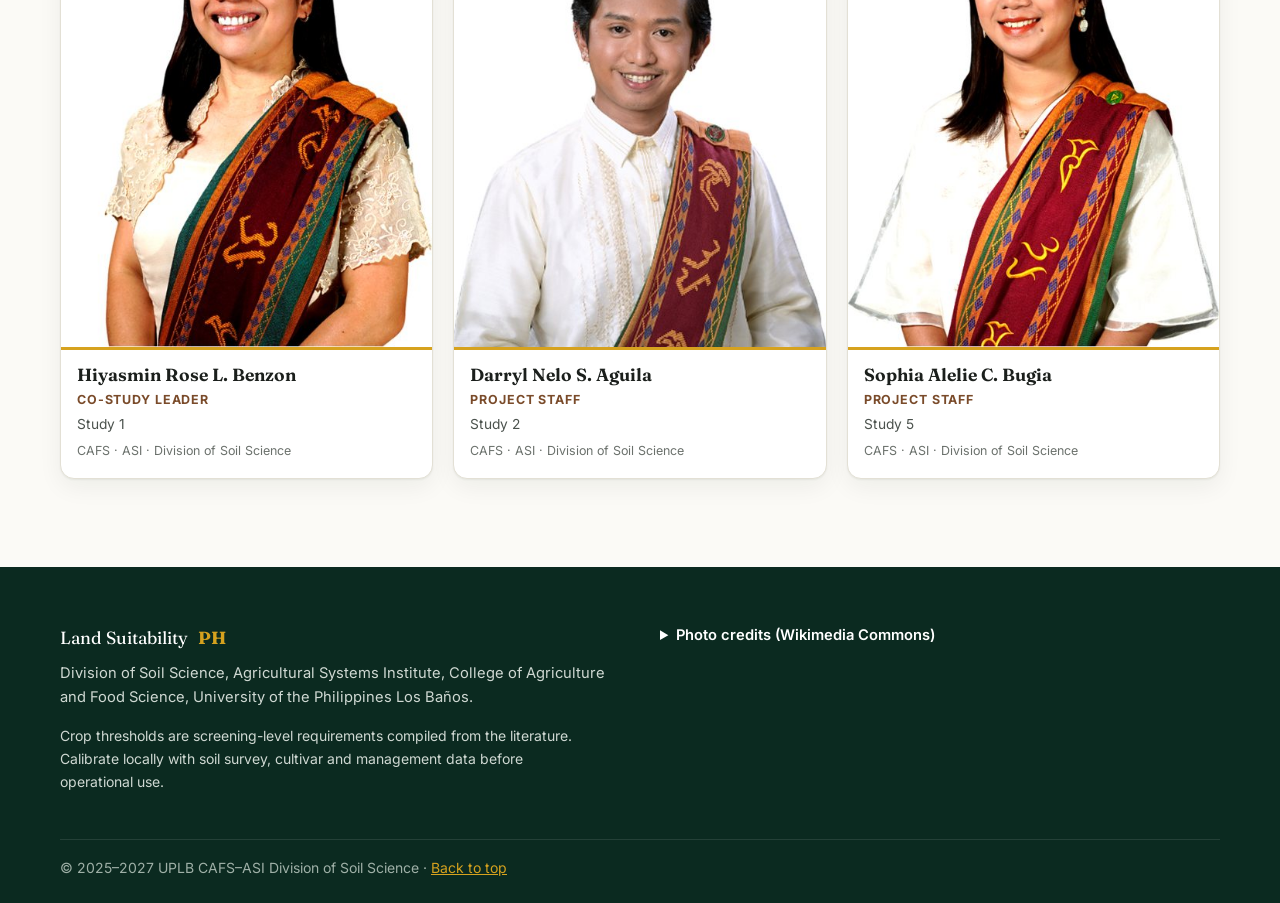
==== commit a687fa5b: "Add project team photos to the team section Team members now appear as portrait cards using resized " ====
--- a/docs/index.html
+++ b/docs/index.html
@@ -9,7 +9,7 @@
 <link rel="preconnect" href="https://fonts.googleapis.com">
 <link rel="preconnect" href="https://fonts.gstatic.com" crossorigin>
 <link href="https://fonts.googleapis.com/css2?family=Fraunces:opsz,wght@9..144,500;9..144,650&family=Inter:wght@400;500;600;700&display=swap" rel="stylesheet">
-<link rel="stylesheet" href="assets/css/style.css?v=2">
+<link rel="stylesheet" href="assets/css/style.css?v=3">
 </head>
 <body>
 
@@ -313,7 +313,7 @@
   </div>
 </dialog>
 
-<script src="assets/js/data.js?v=2"></script>
-<script src="assets/js/app.js?v=2"></script>
+<script src="assets/js/data.js?v=3"></script>
+<script src="assets/js/app.js?v=3"></script>
 </body>
 </html>
--- a/docs/assets/css/style.css
+++ b/docs/assets/css/style.css
@@ -285,11 +285,27 @@
 .refs mark { background: #fbe9b0; color: inherit; border-radius: 2px; }
 
 /* ---------- team ---------- */
-.team-grid { display: grid; grid-template-columns: repeat(auto-fill, minmax(240px, 1fr)); gap: 16px; margin-top: 24px; }
-.person { background: var(--card); border: 1px solid var(--line); border-radius: var(--radius); padding: 18px; display: flex; gap: 14px; align-items: center; }
-.avatar { flex: none; width: 48px; height: 48px; border-radius: 50%; background: var(--forest); color: var(--gold); display: grid; place-items: center; font-family: var(--serif); font-weight: 650; font-size: 1.05rem; }
-.person b { display: block; }
-.person span { font-size: .84rem; color: var(--muted); display: block; }
+.team-grid { display: grid; grid-template-columns: repeat(3, 1fr); gap: 20px; margin-top: 24px; }
+@media (max-width: 860px) { .team-grid { grid-template-columns: repeat(2, 1fr); gap: 14px; } }
+@media (max-width: 480px) {
+  .team-grid { gap: 10px; }
+  .person figcaption { padding: 10px 10px 12px; }
+  .person b { font-size: .95rem; }
+  .person span { font-size: .78rem; }
+  .person .role { font-size: .68rem; }
+  .person .unit { display: none; }
+}
+@media (max-width: 300px) { .team-grid { grid-template-columns: 1fr; } }
+.person { margin: 0; background: var(--card); border: 1px solid var(--line); border-radius: var(--radius); overflow: hidden; box-shadow: var(--shadow); display: flex; flex-direction: column; }
+.person-photo { aspect-ratio: 4 / 5; background: linear-gradient(180deg, #f6f4ee, #e9e5d8); overflow: hidden; }
+.person-photo img { width: 100%; height: 100%; object-fit: cover; object-position: 50% 0; transition: transform .4s; }
+.person:hover .person-photo img { transform: scale(1.03); }
+.person figcaption { padding: 14px 16px 16px; border-top: 3px solid var(--gold); flex: 1; }
+.person b { display: block; font-family: var(--serif); font-size: 1.1rem; font-weight: 650; line-height: 1.25; }
+.person span { font-size: .86rem; color: var(--ink-2); display: block; }
+.person .role { color: var(--soil); font-weight: 700; font-size: .78rem; text-transform: uppercase; letter-spacing: .07em; margin: 4px 0 2px; }
+.person .unit { color: var(--muted); font-size: .78rem; margin-top: 6px; }
+@media (prefers-reduced-motion: reduce) { .person-photo img { transition: none; } }
 
 /* ---------- footer ---------- */
 .footer { background: #0b2a20; color: #cfd8d2; padding: 56px 0 24px; font-size: .92rem; }
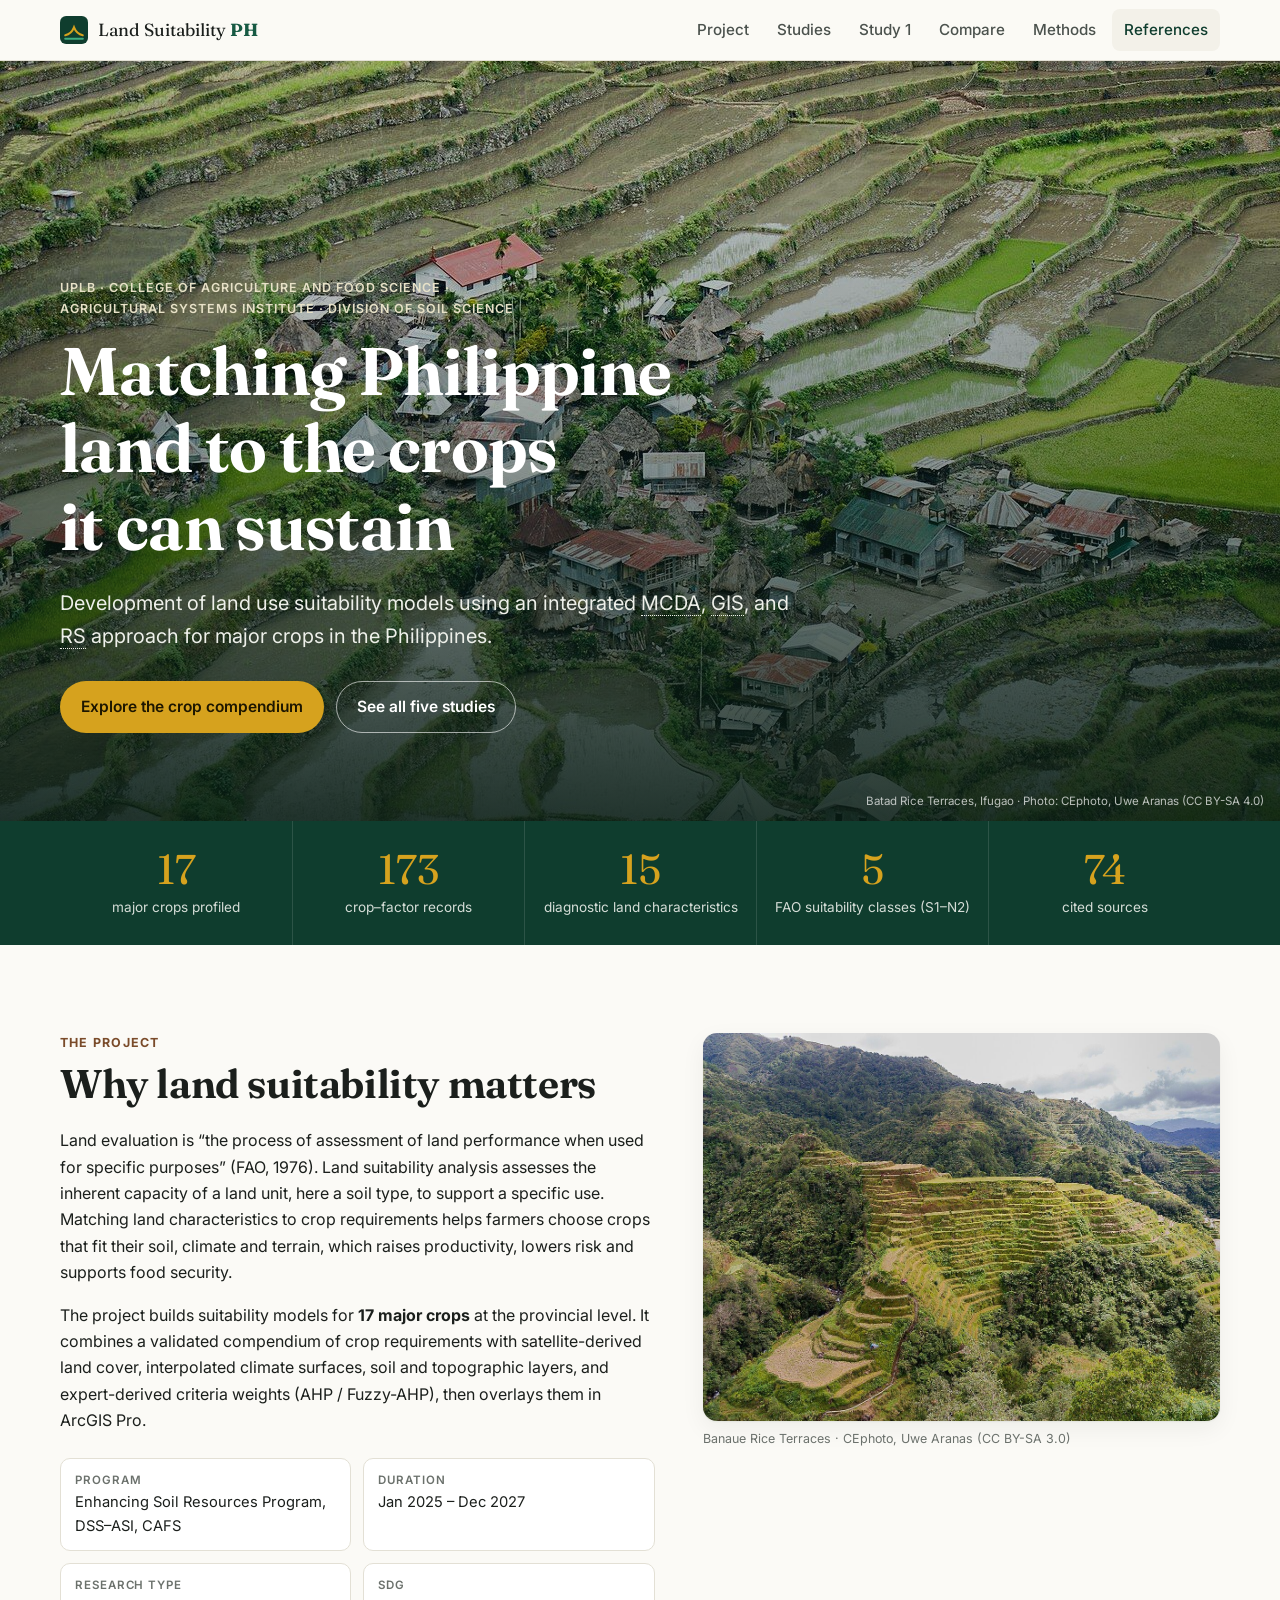
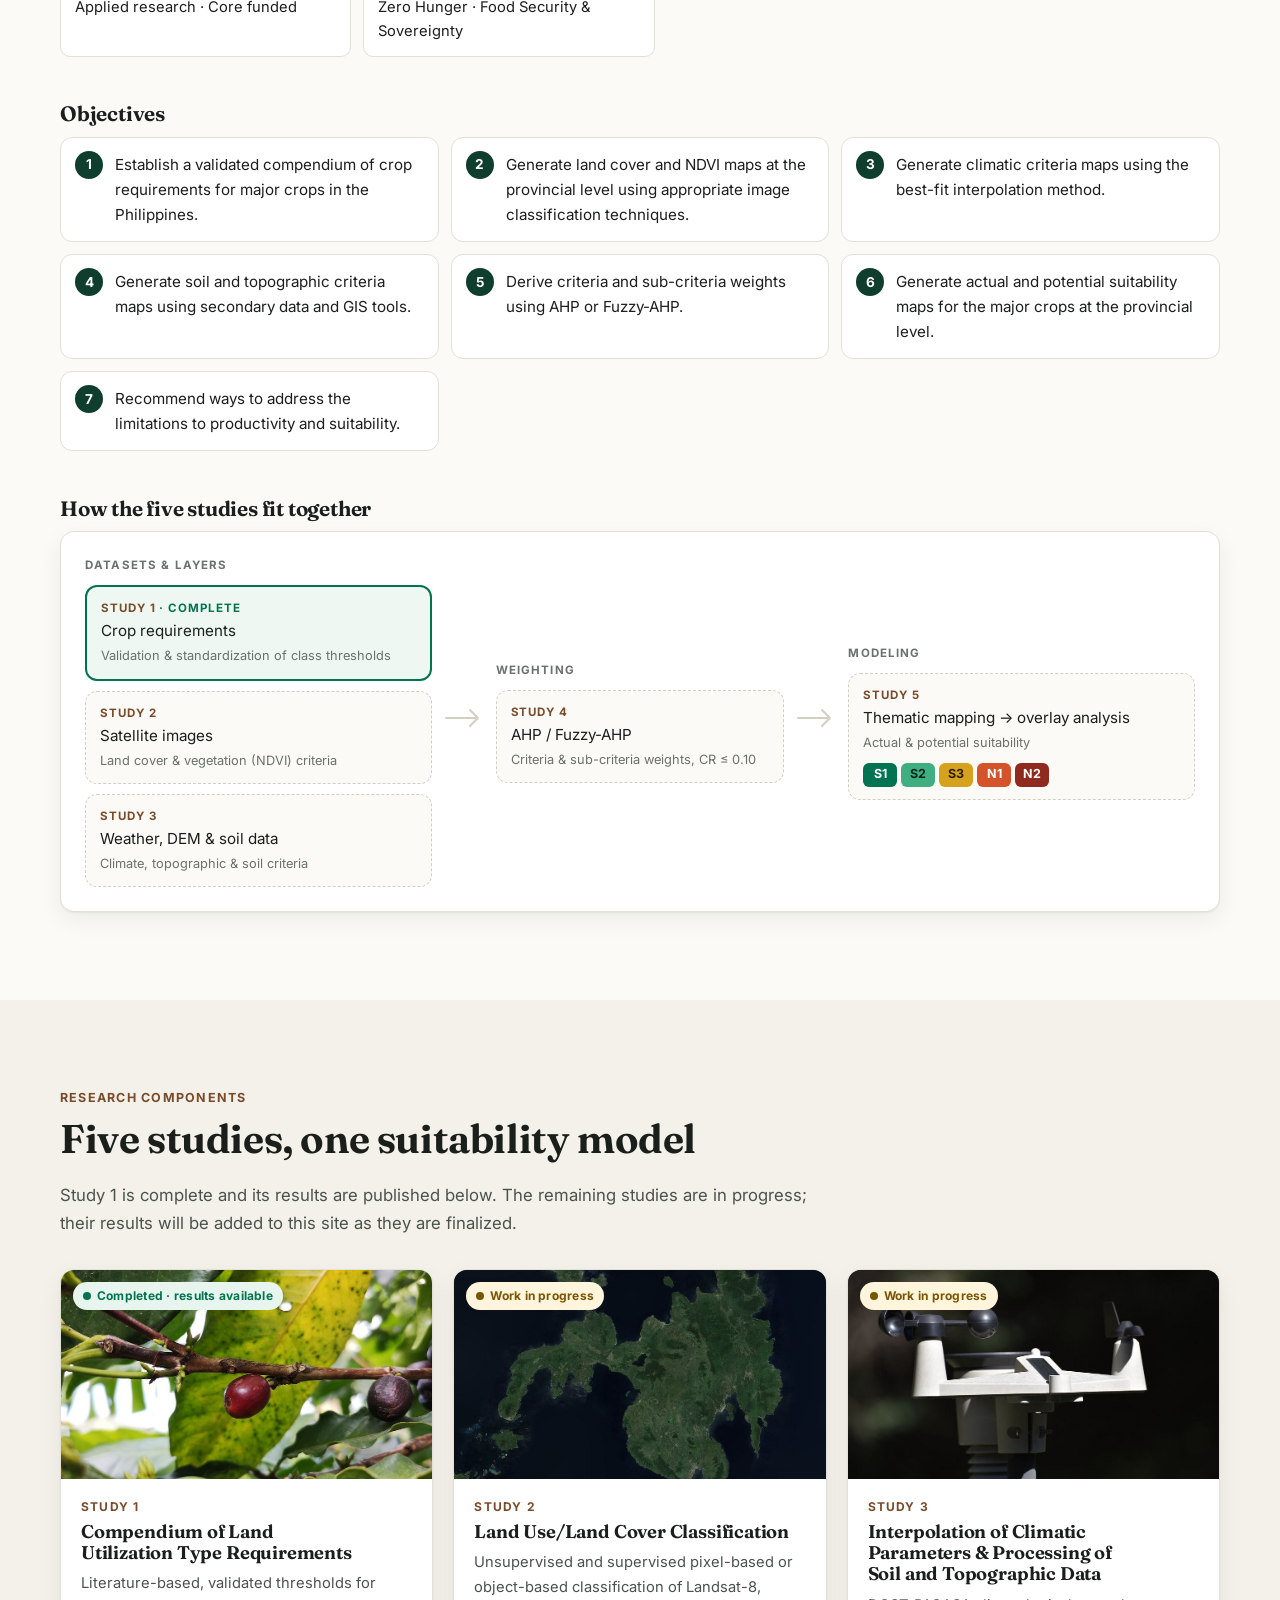
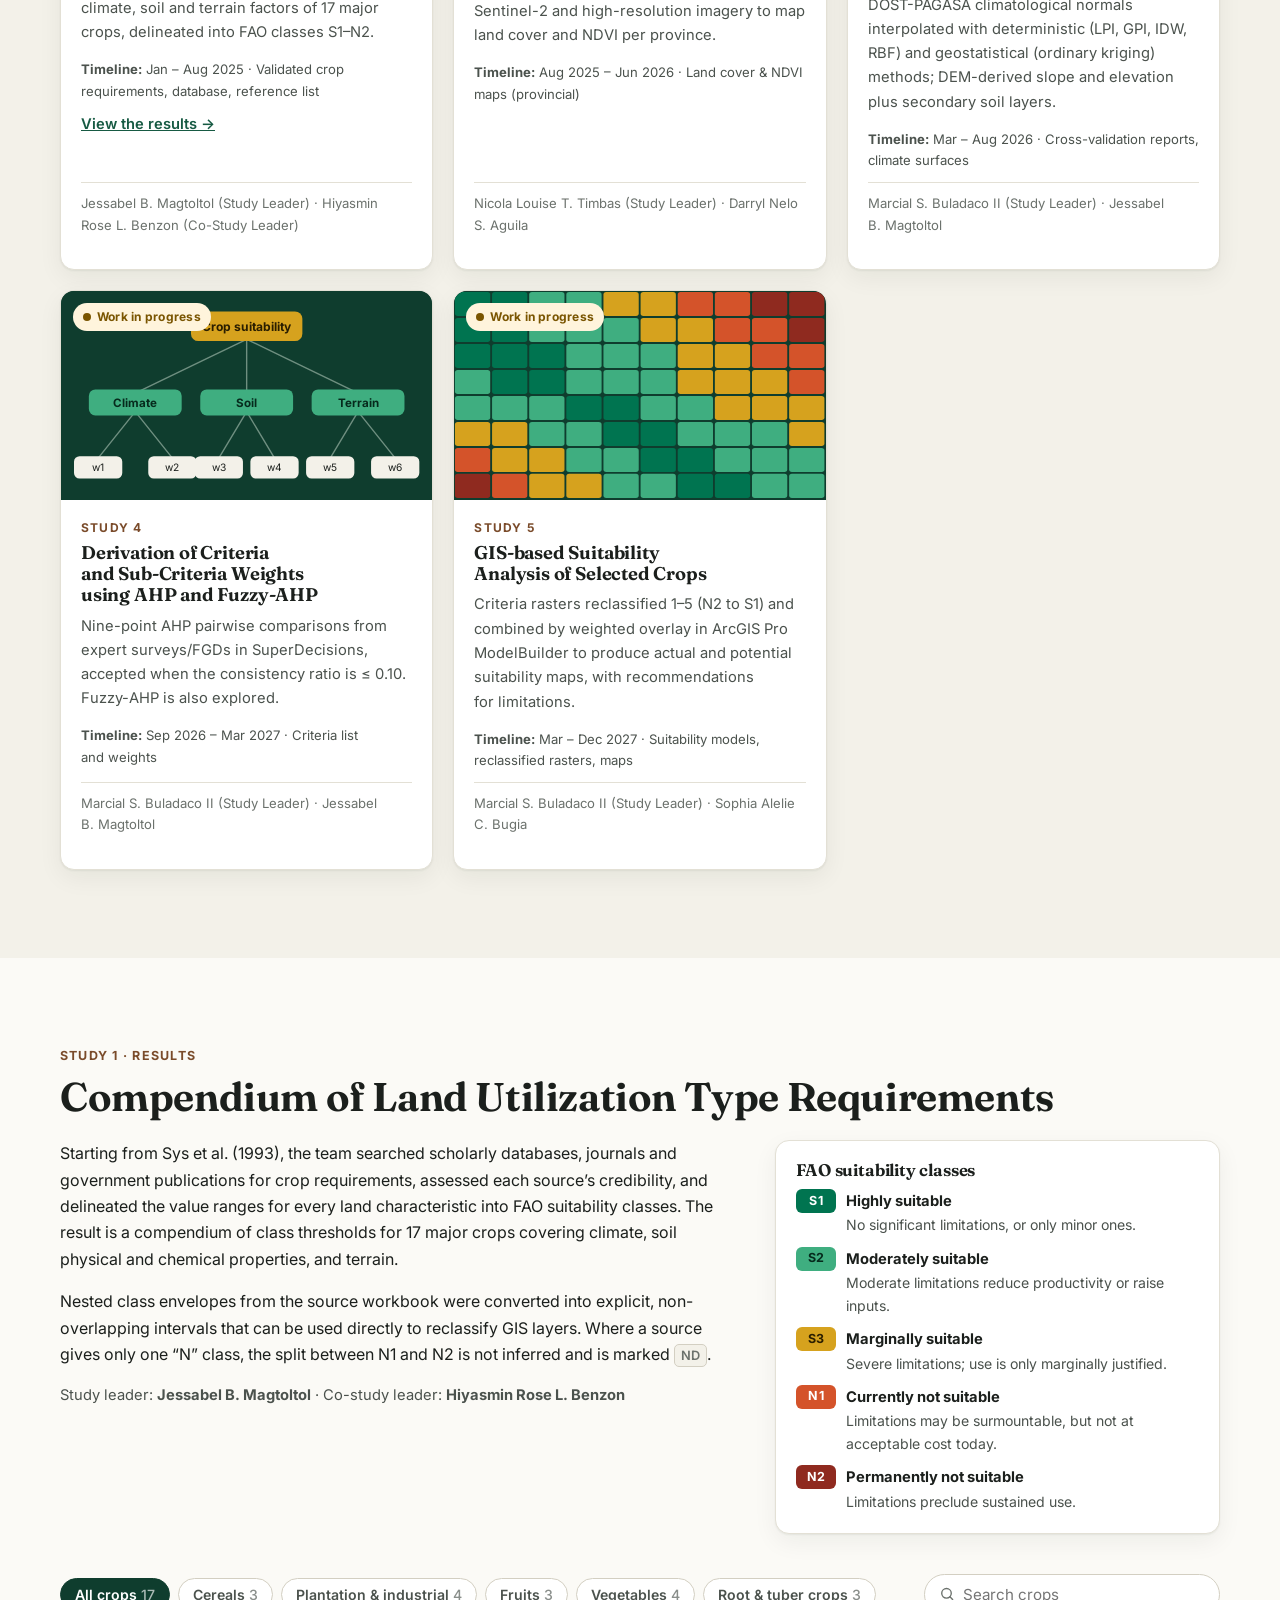
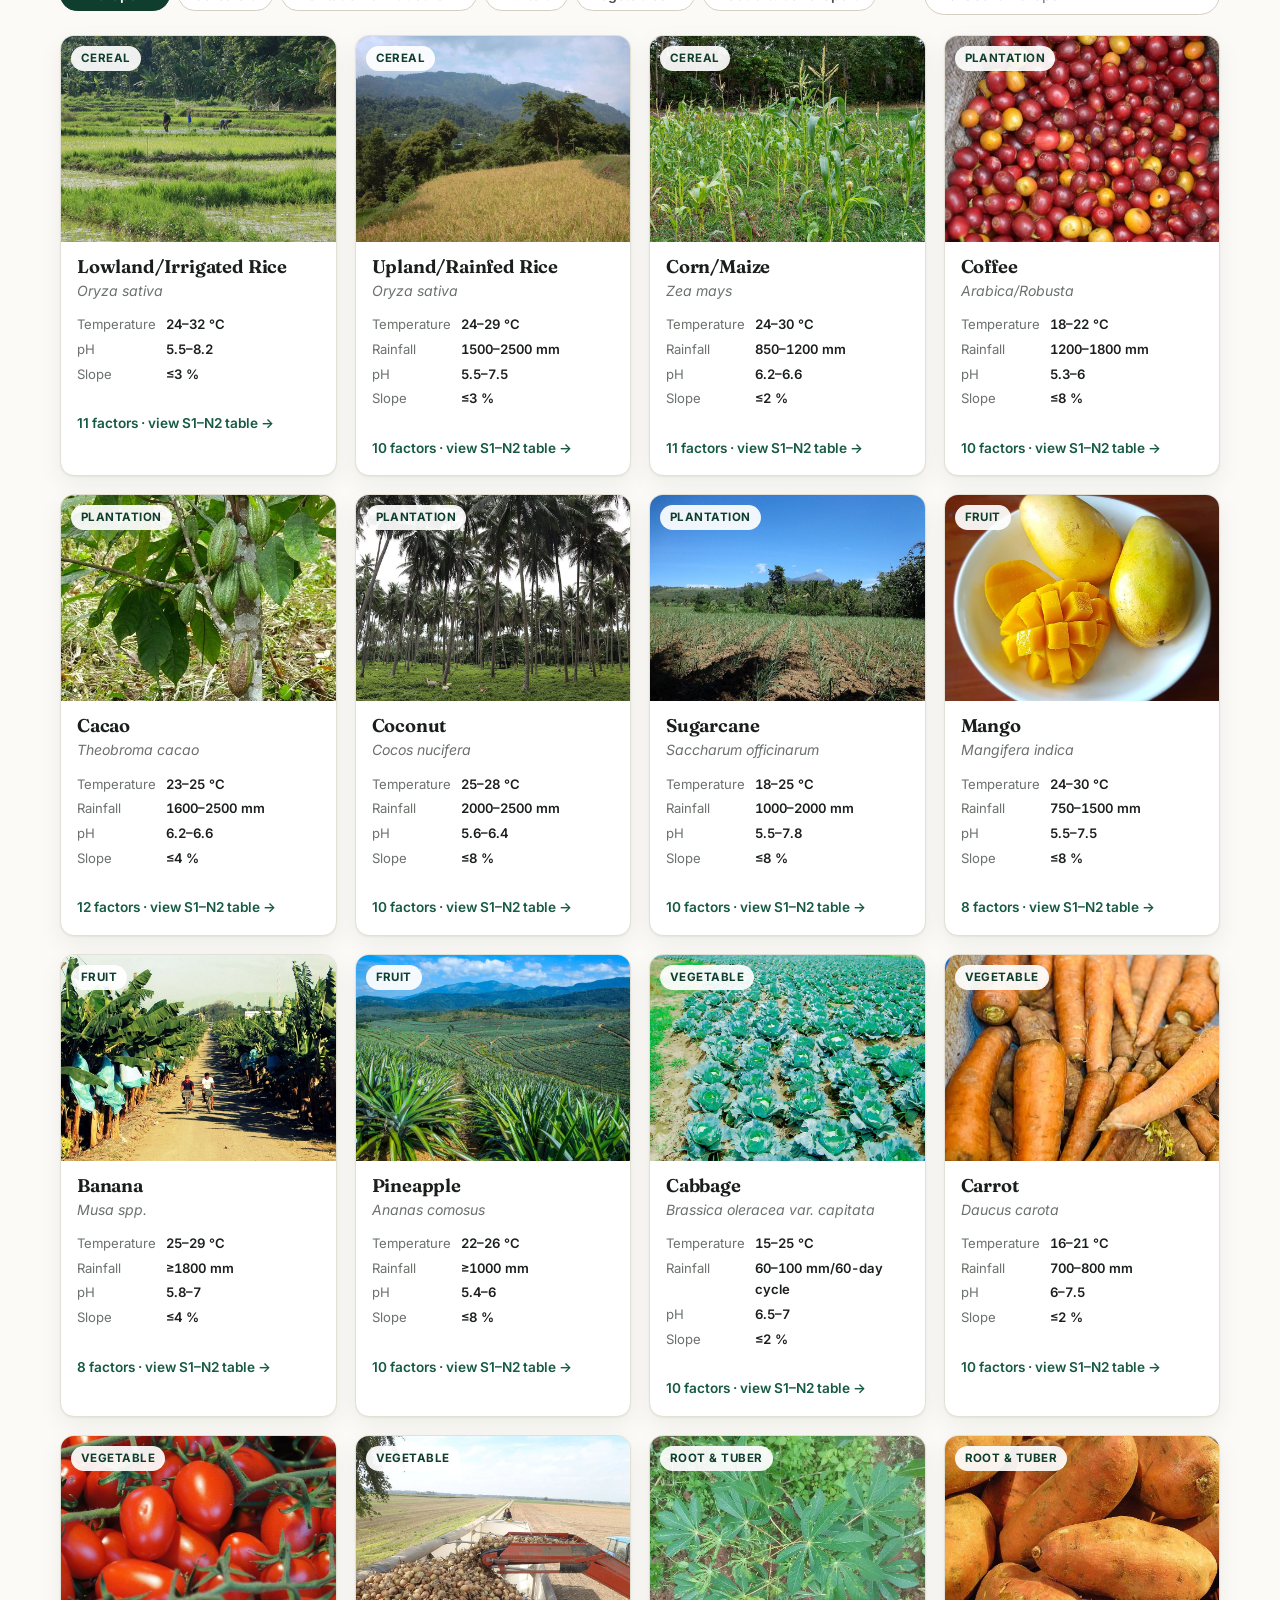
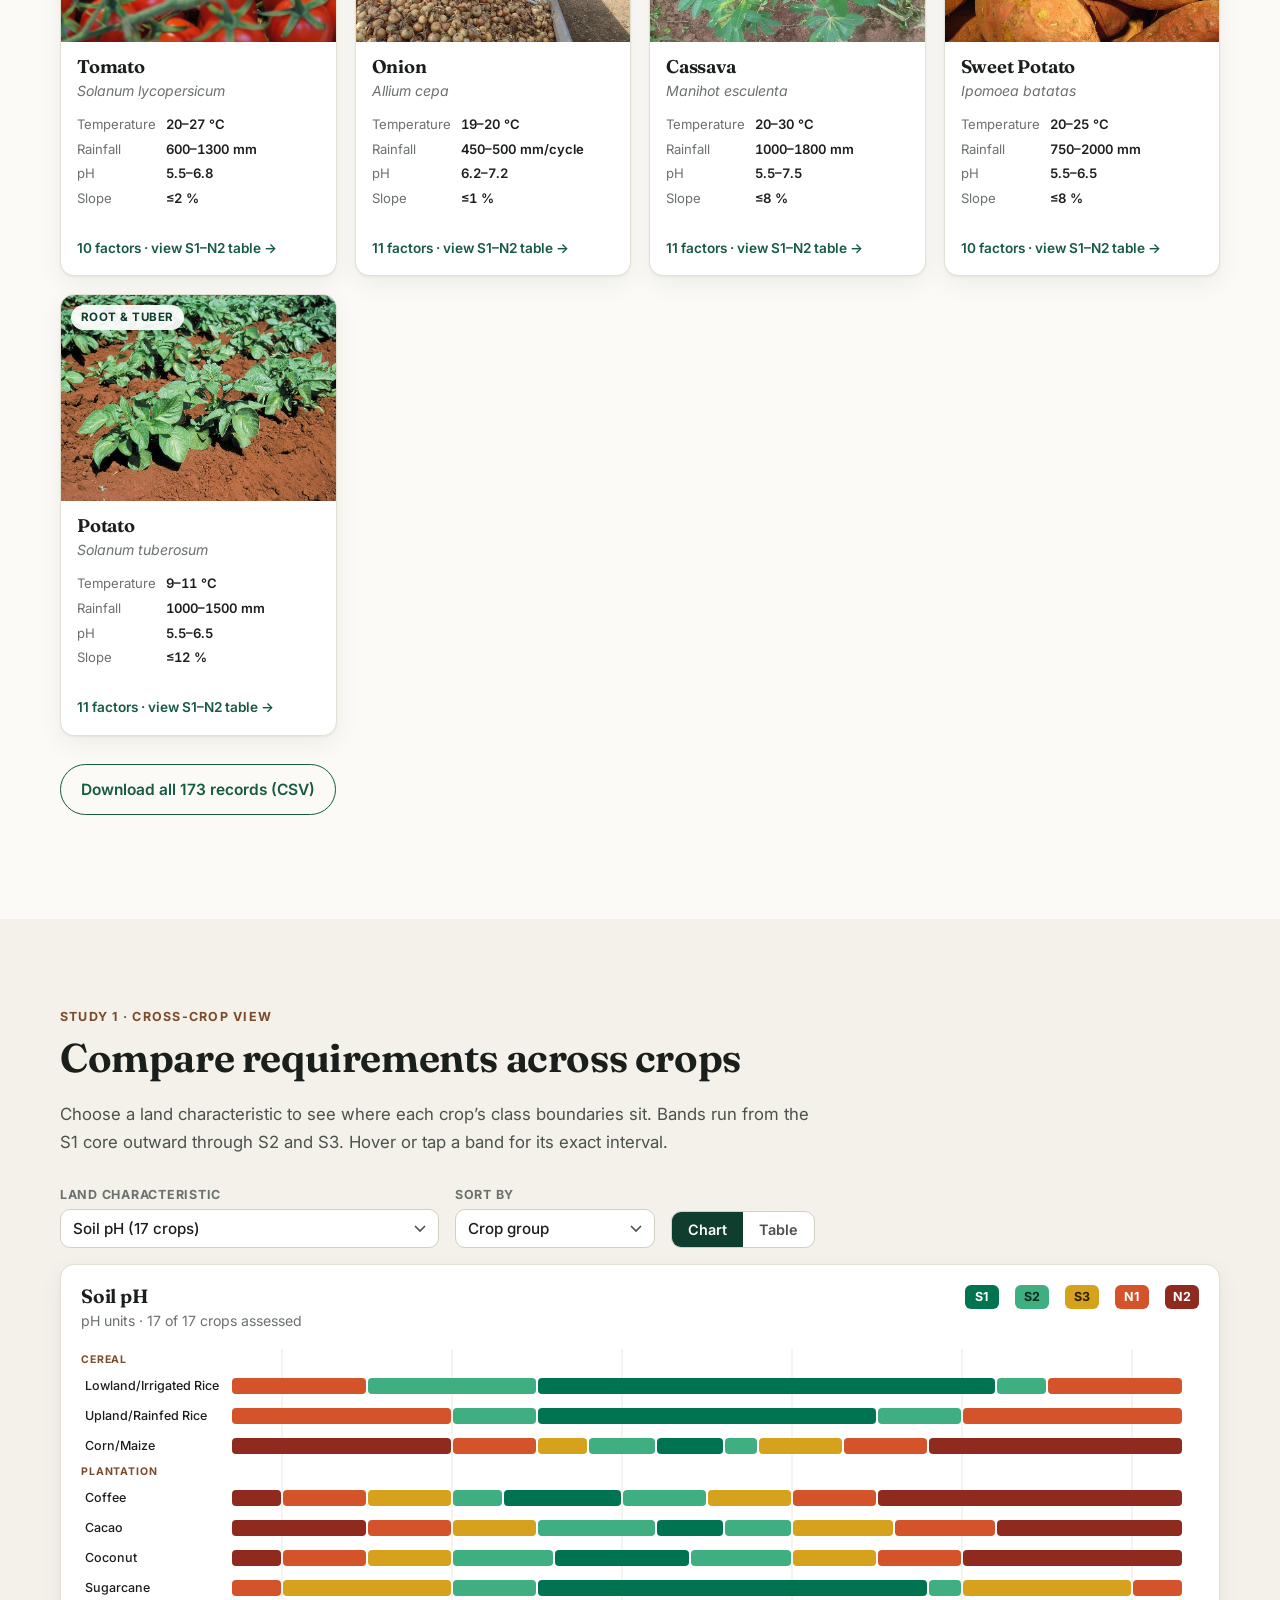
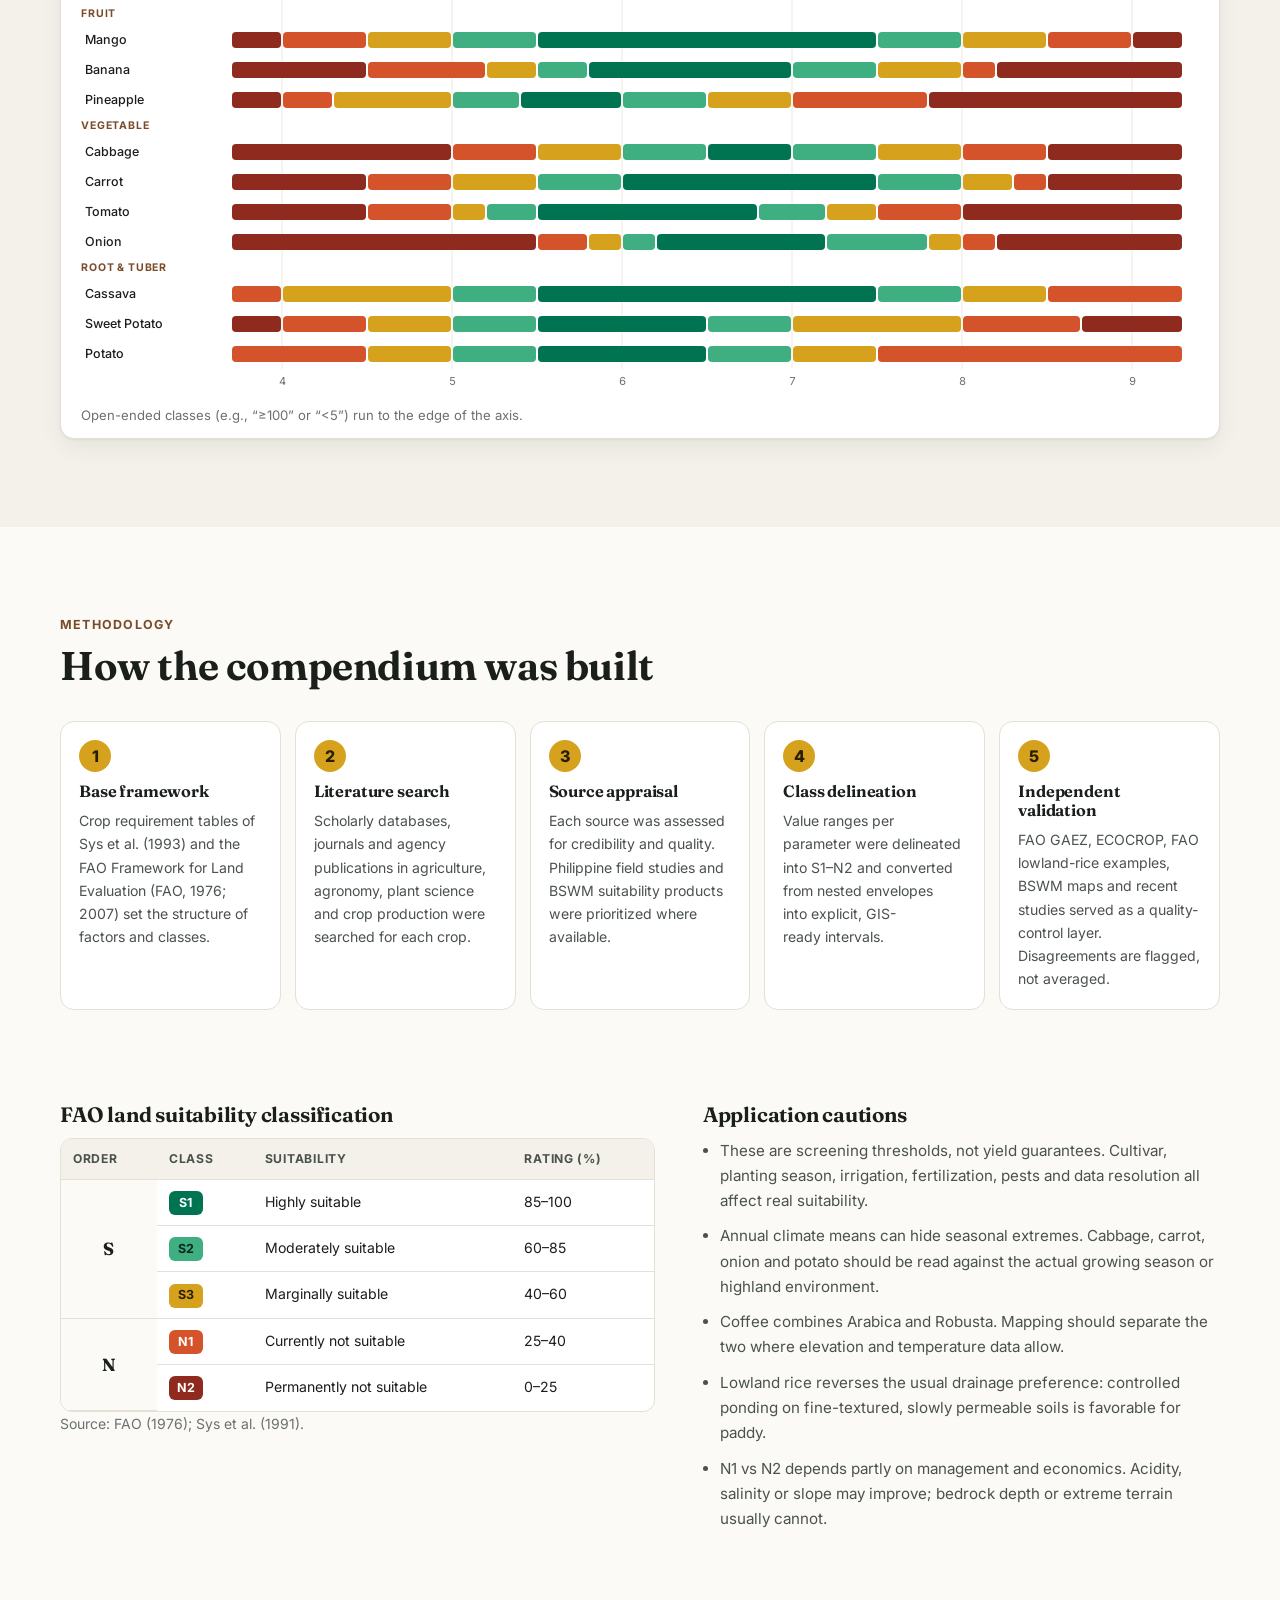
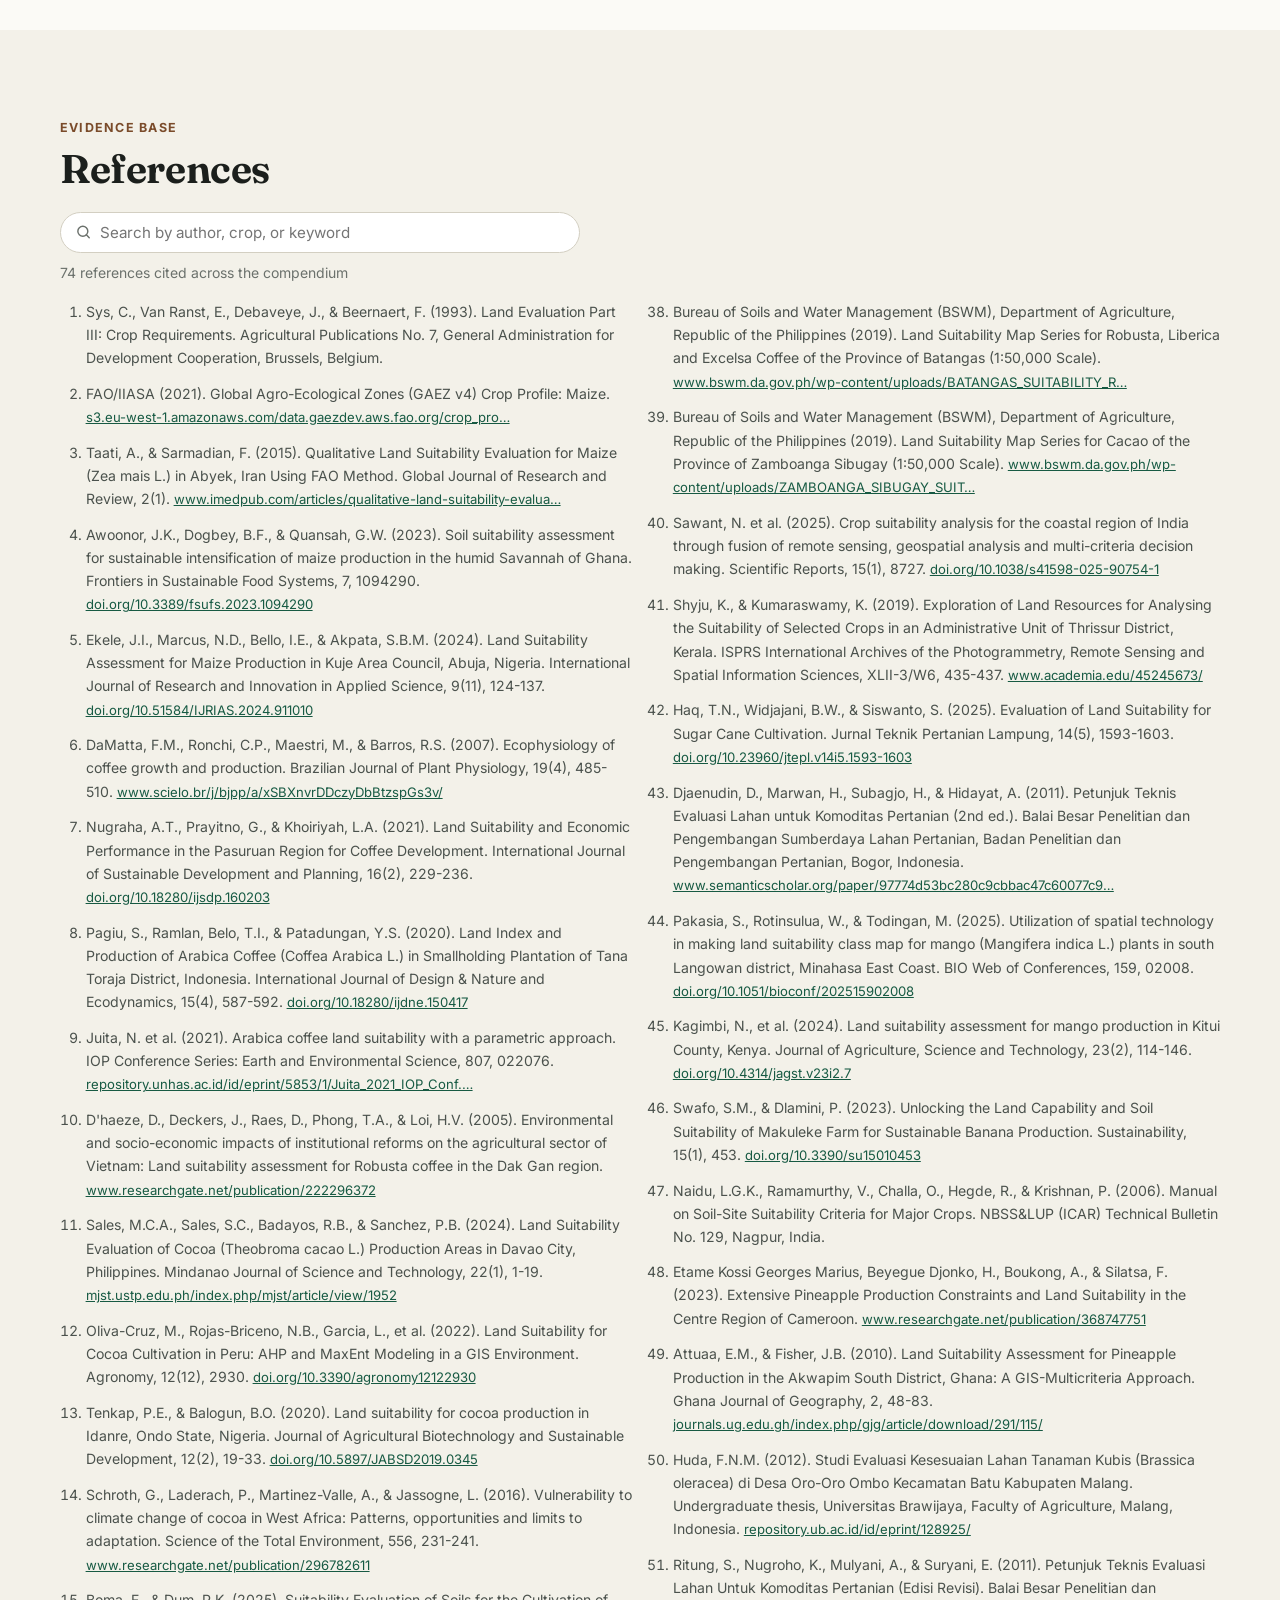
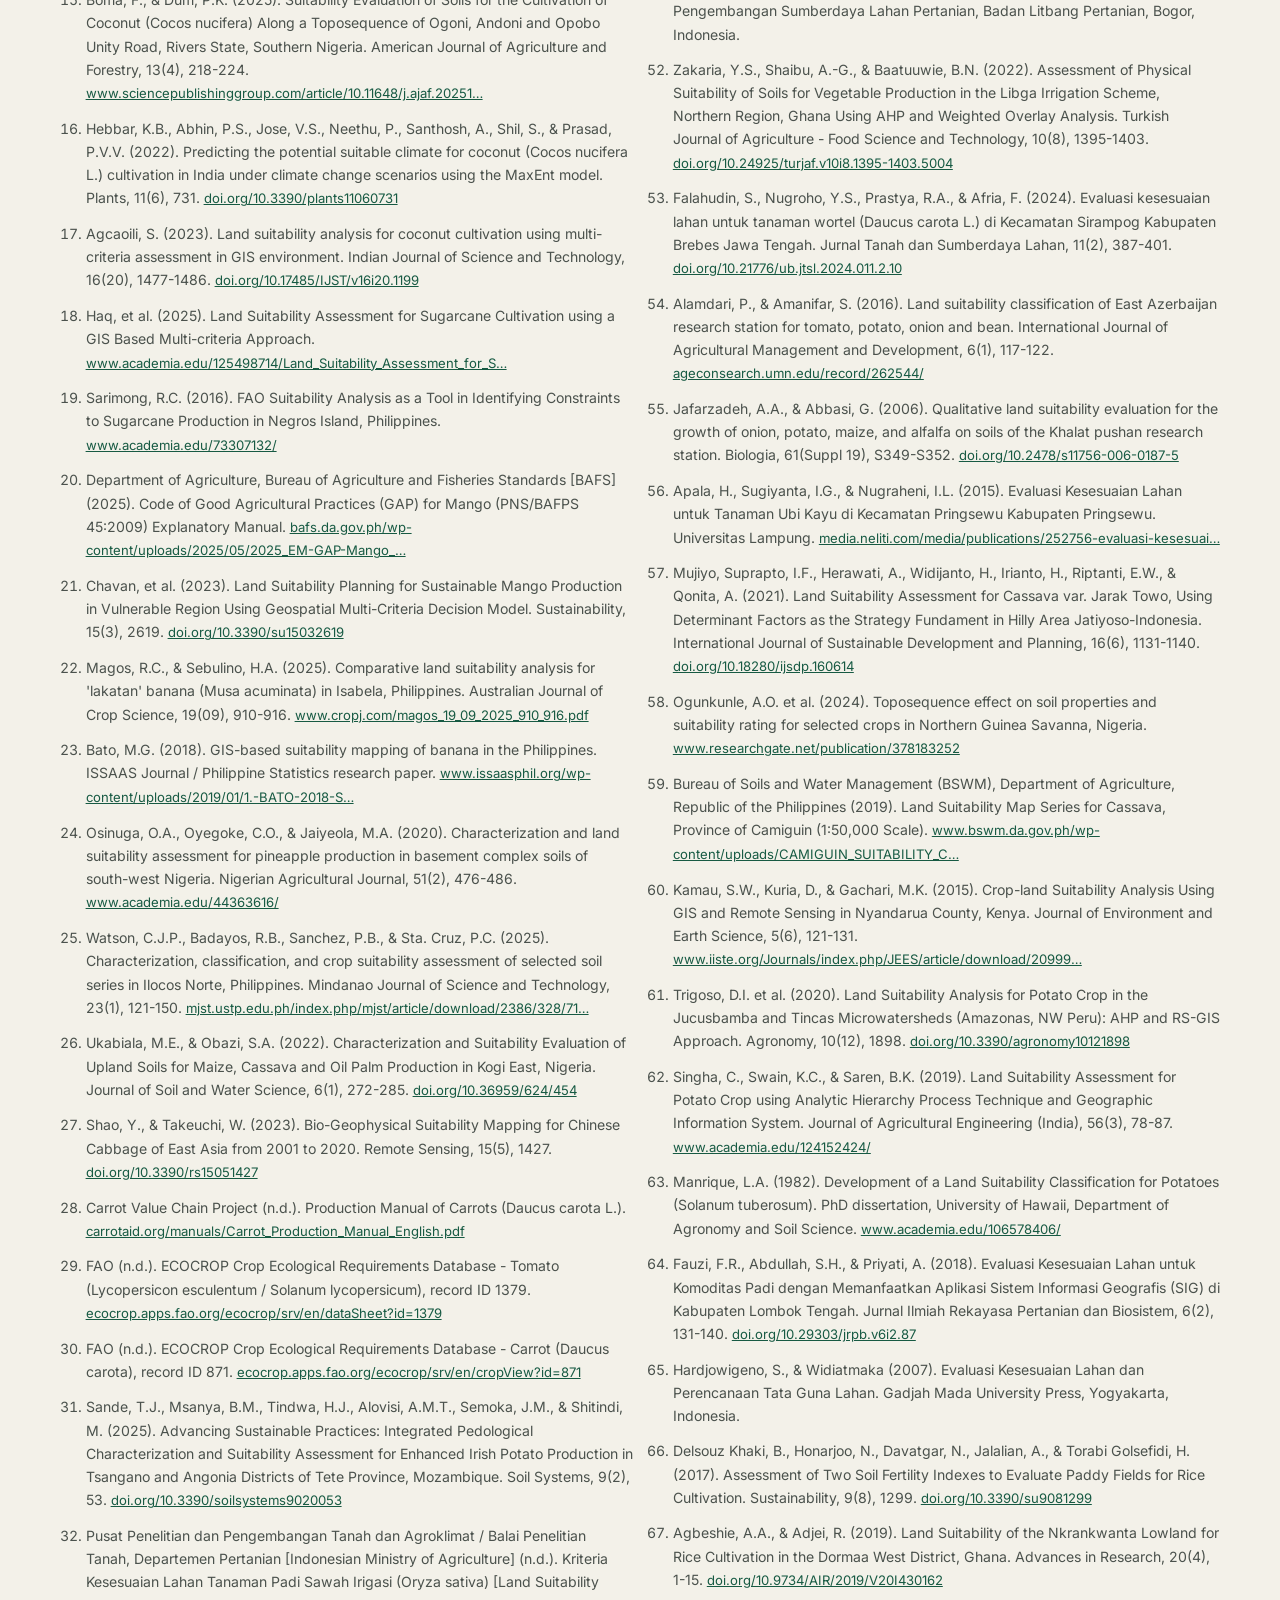
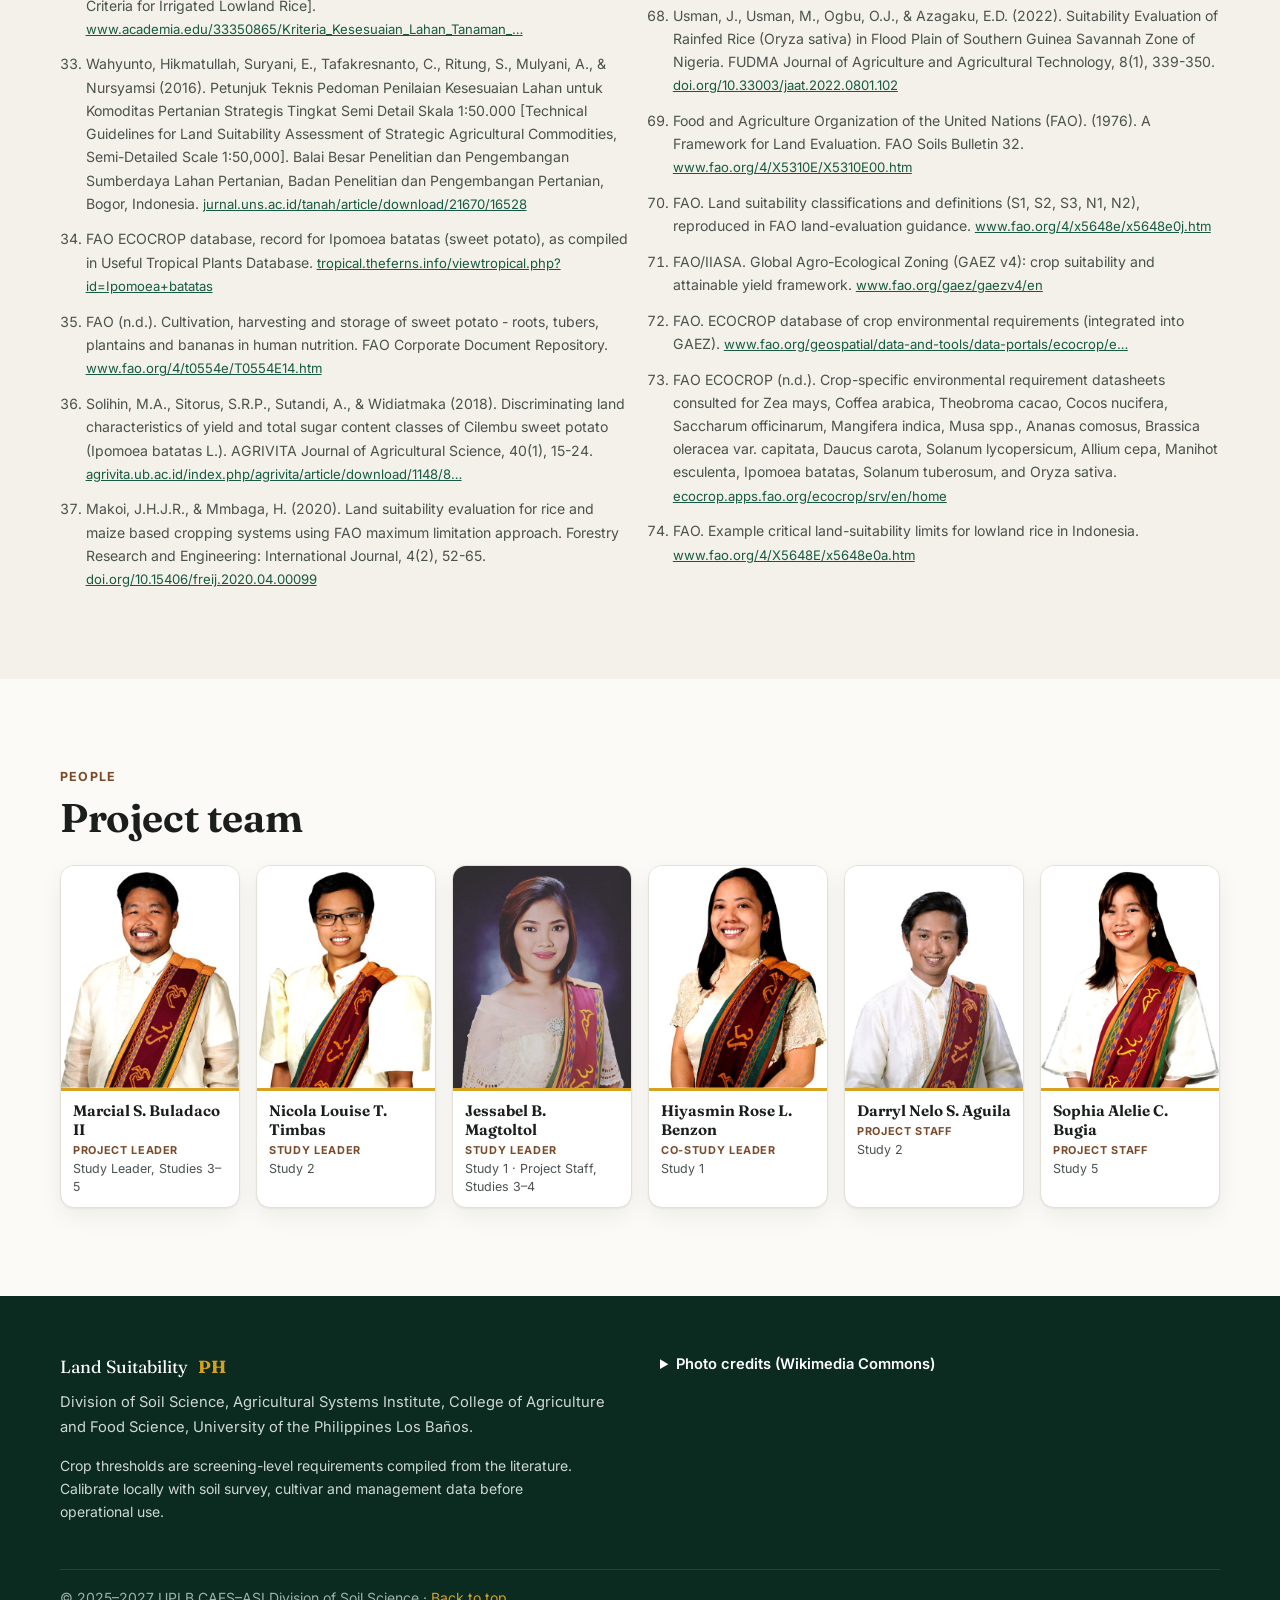
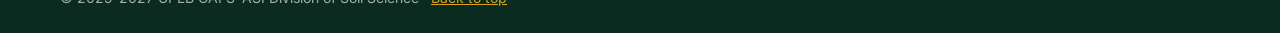
==== commit 7e951acc: "Make team photos smaller Show all six team members in one row on desktop and three per row on tablet" ====
--- a/docs/index.html
+++ b/docs/index.html
@@ -9,7 +9,7 @@
 <link rel="preconnect" href="https://fonts.googleapis.com">
 <link rel="preconnect" href="https://fonts.gstatic.com" crossorigin>
 <link href="https://fonts.googleapis.com/css2?family=Fraunces:opsz,wght@9..144,500;9..144,650&family=Inter:wght@400;500;600;700&display=swap" rel="stylesheet">
-<link rel="stylesheet" href="assets/css/style.css?v=3">
+<link rel="stylesheet" href="assets/css/style.css?v=4">
 </head>
 <body>
 
@@ -313,7 +313,7 @@
   </div>
 </dialog>
 
-<script src="assets/js/data.js?v=3"></script>
-<script src="assets/js/app.js?v=3"></script>
+<script src="assets/js/data.js?v=4"></script>
+<script src="assets/js/app.js?v=4"></script>
 </body>
 </html>
--- a/docs/assets/css/style.css
+++ b/docs/assets/css/style.css
@@ -285,26 +285,25 @@
 .refs mark { background: #fbe9b0; color: inherit; border-radius: 2px; }
 
 /* ---------- team ---------- */
-.team-grid { display: grid; grid-template-columns: repeat(3, 1fr); gap: 20px; margin-top: 24px; }
-@media (max-width: 860px) { .team-grid { grid-template-columns: repeat(2, 1fr); gap: 14px; } }
+.team-grid { display: grid; grid-template-columns: repeat(6, 1fr); gap: 16px; margin-top: 24px; }
+@media (max-width: 960px) { .team-grid { grid-template-columns: repeat(3, 1fr); max-width: 600px; } }
 @media (max-width: 480px) {
-  .team-grid { gap: 10px; }
-  .person figcaption { padding: 10px 10px 12px; }
-  .person b { font-size: .95rem; }
-  .person span { font-size: .78rem; }
-  .person .role { font-size: .68rem; }
-  .person .unit { display: none; }
-}
-@media (max-width: 300px) { .team-grid { grid-template-columns: 1fr; } }
+  .team-grid { gap: 8px; }
+  .team-grid .person figcaption { padding: 8px 8px 10px; }
+  .team-grid .person b { font-size: .8rem; }
+  .team-grid .person span { font-size: .7rem; }
+  .team-grid .person .role { font-size: .6rem; letter-spacing: .04em; }
+}
+@media (max-width: 300px) { .team-grid { grid-template-columns: repeat(2, 1fr); } }
 .person { margin: 0; background: var(--card); border: 1px solid var(--line); border-radius: var(--radius); overflow: hidden; box-shadow: var(--shadow); display: flex; flex-direction: column; }
 .person-photo { aspect-ratio: 4 / 5; background: linear-gradient(180deg, #f6f4ee, #e9e5d8); overflow: hidden; }
 .person-photo img { width: 100%; height: 100%; object-fit: cover; object-position: 50% 0; transition: transform .4s; }
 .person:hover .person-photo img { transform: scale(1.03); }
-.person figcaption { padding: 14px 16px 16px; border-top: 3px solid var(--gold); flex: 1; }
-.person b { display: block; font-family: var(--serif); font-size: 1.1rem; font-weight: 650; line-height: 1.25; }
-.person span { font-size: .86rem; color: var(--ink-2); display: block; }
-.person .role { color: var(--soil); font-weight: 700; font-size: .78rem; text-transform: uppercase; letter-spacing: .07em; margin: 4px 0 2px; }
-.person .unit { color: var(--muted); font-size: .78rem; margin-top: 6px; }
+.person figcaption { padding: 10px 12px 12px; border-top: 3px solid var(--gold); flex: 1; }
+.person b { display: block; font-family: var(--serif); font-size: .95rem; font-weight: 650; line-height: 1.25; }
+.person span { font-size: .78rem; line-height: 1.4; color: var(--ink-2); display: block; }
+.person .role { color: var(--soil); font-weight: 700; font-size: .68rem; text-transform: uppercase; letter-spacing: .06em; margin: 4px 0 2px; }
+.person .unit { display: none; }
 @media (prefers-reduced-motion: reduce) { .person-photo img { transition: none; } }
 
 /* ---------- footer ---------- */
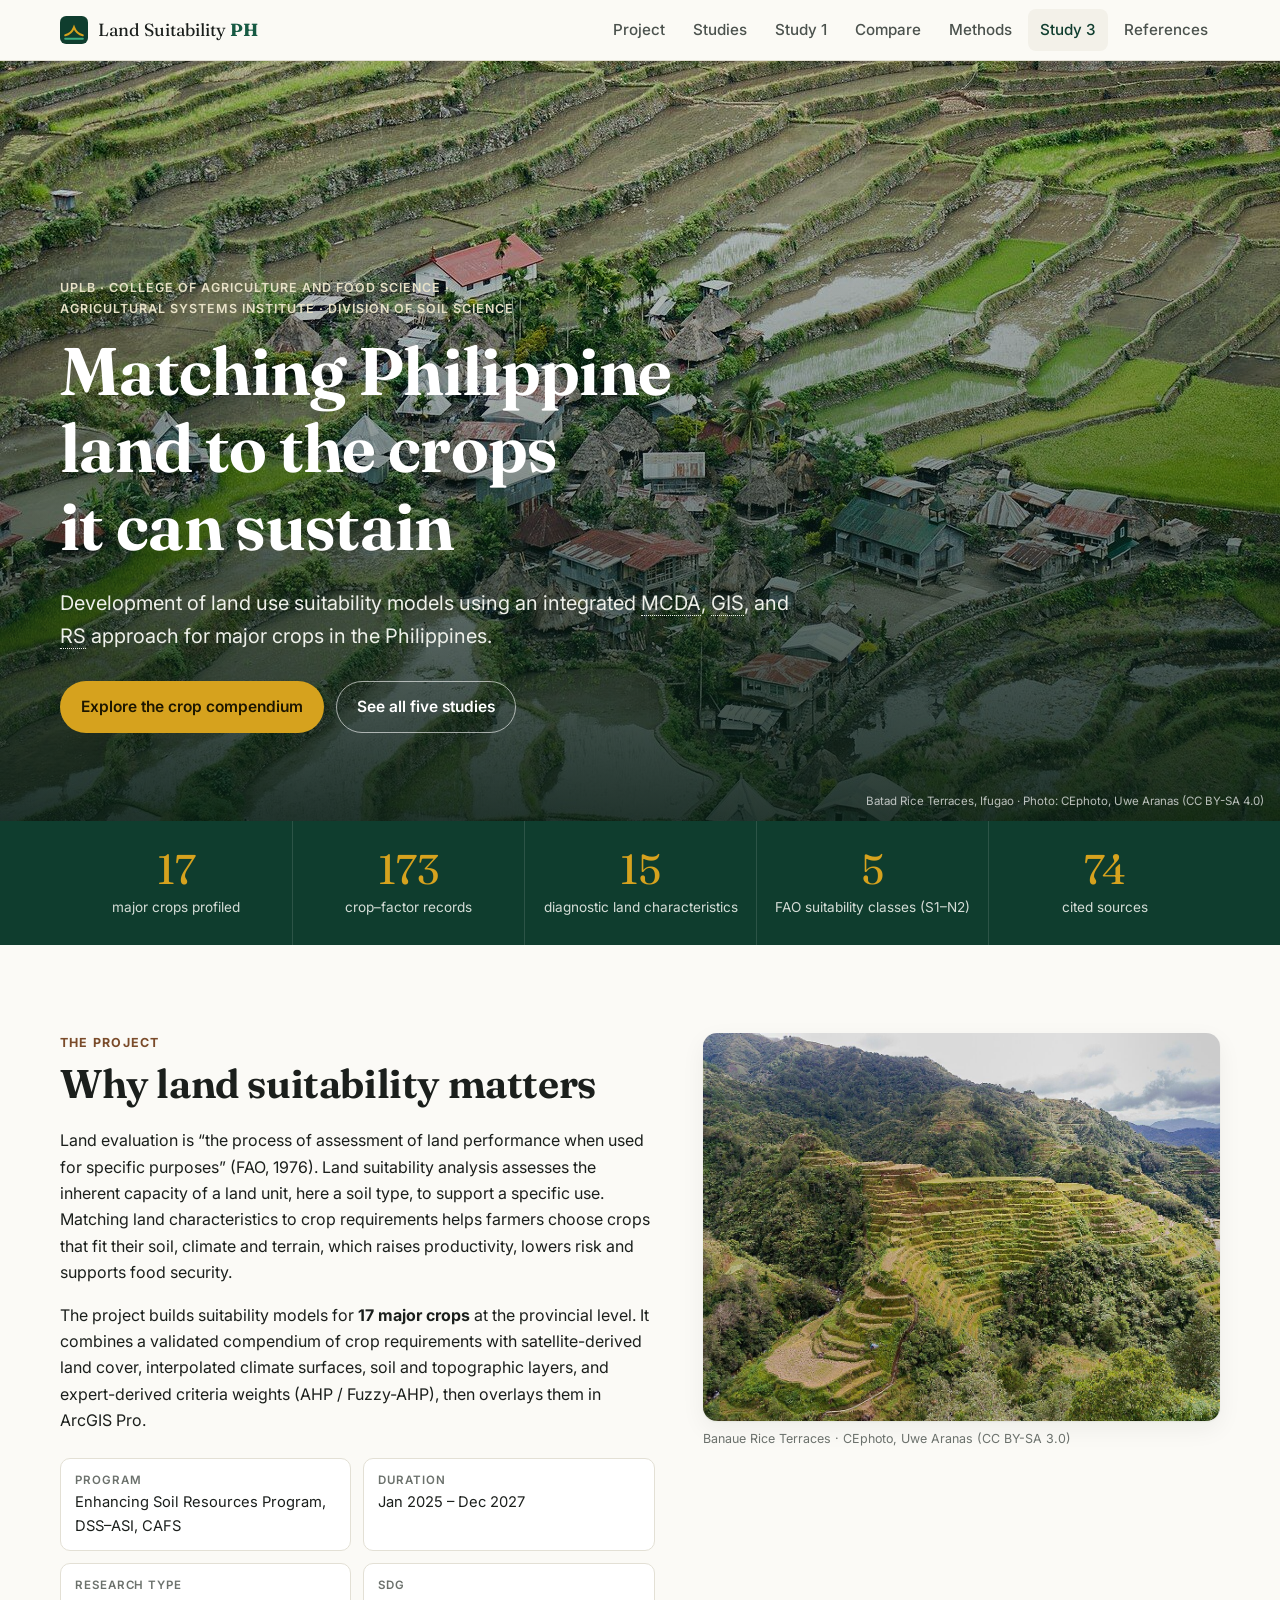
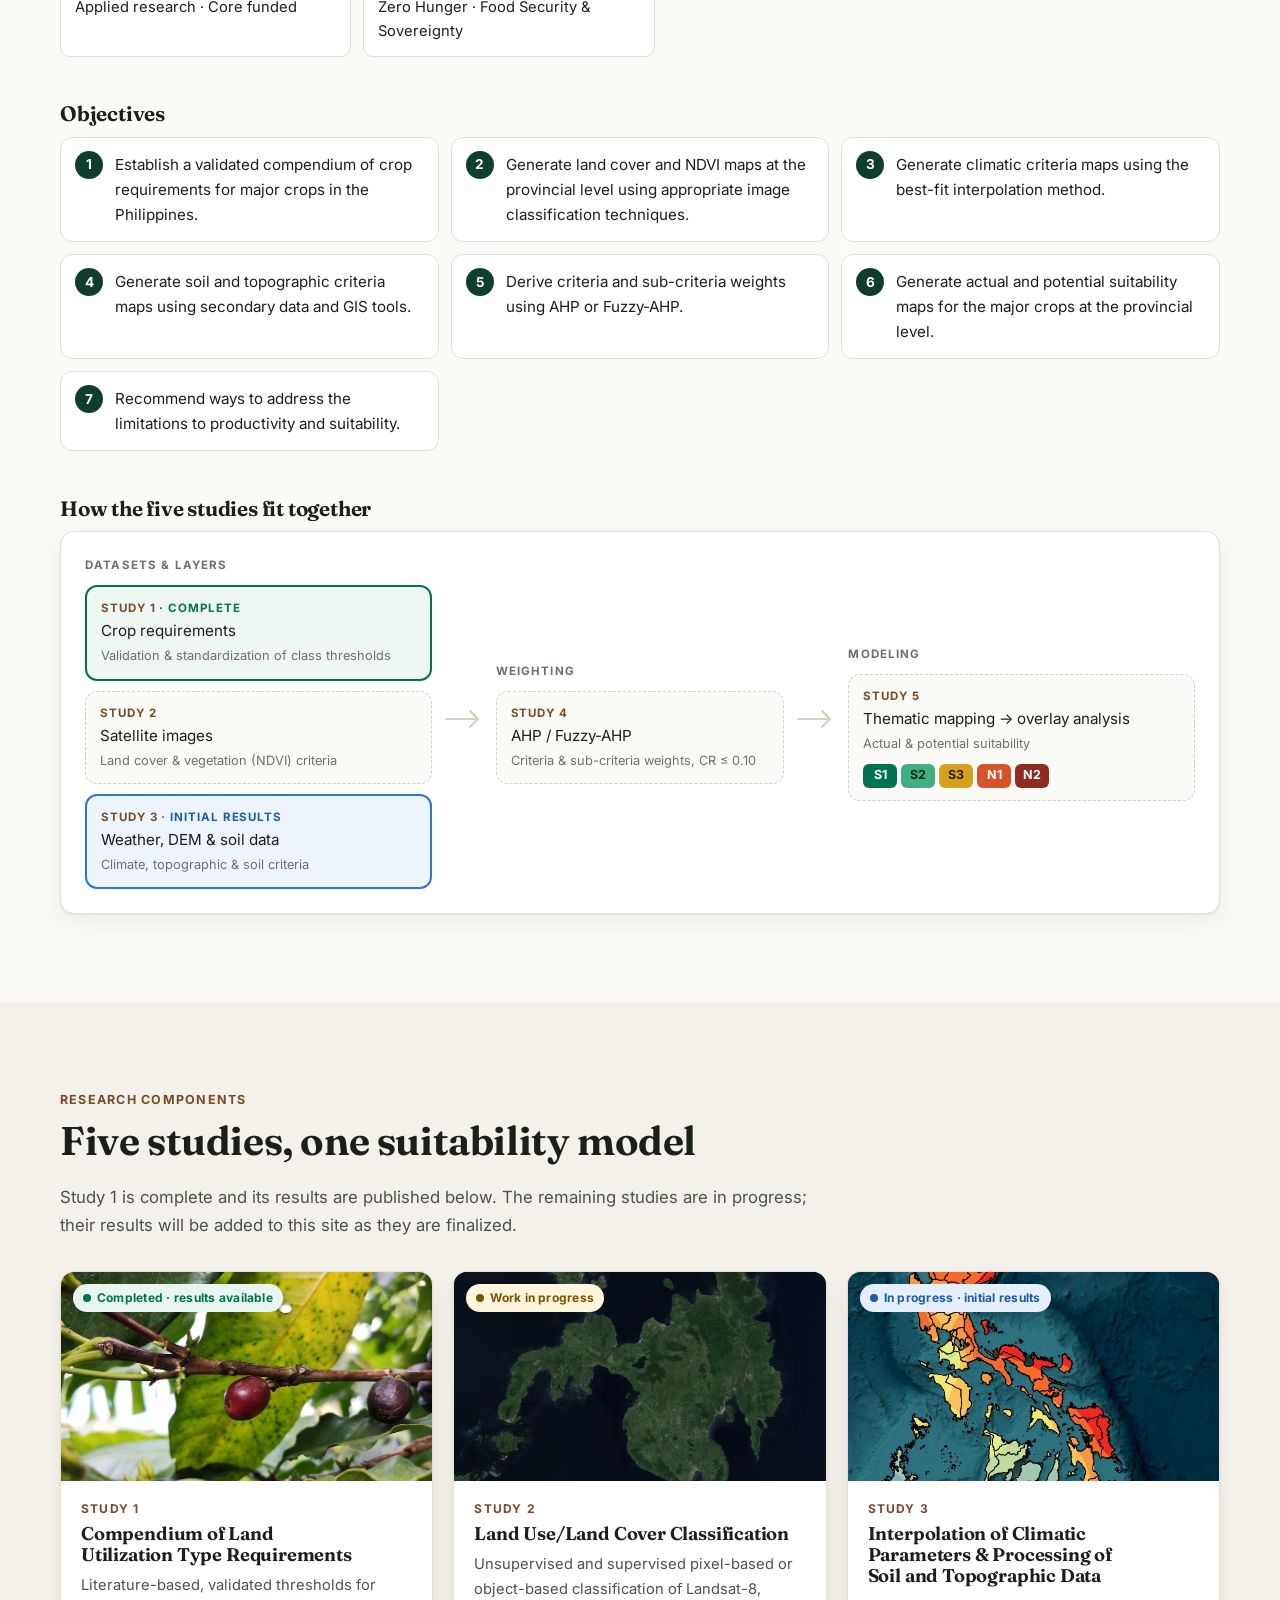
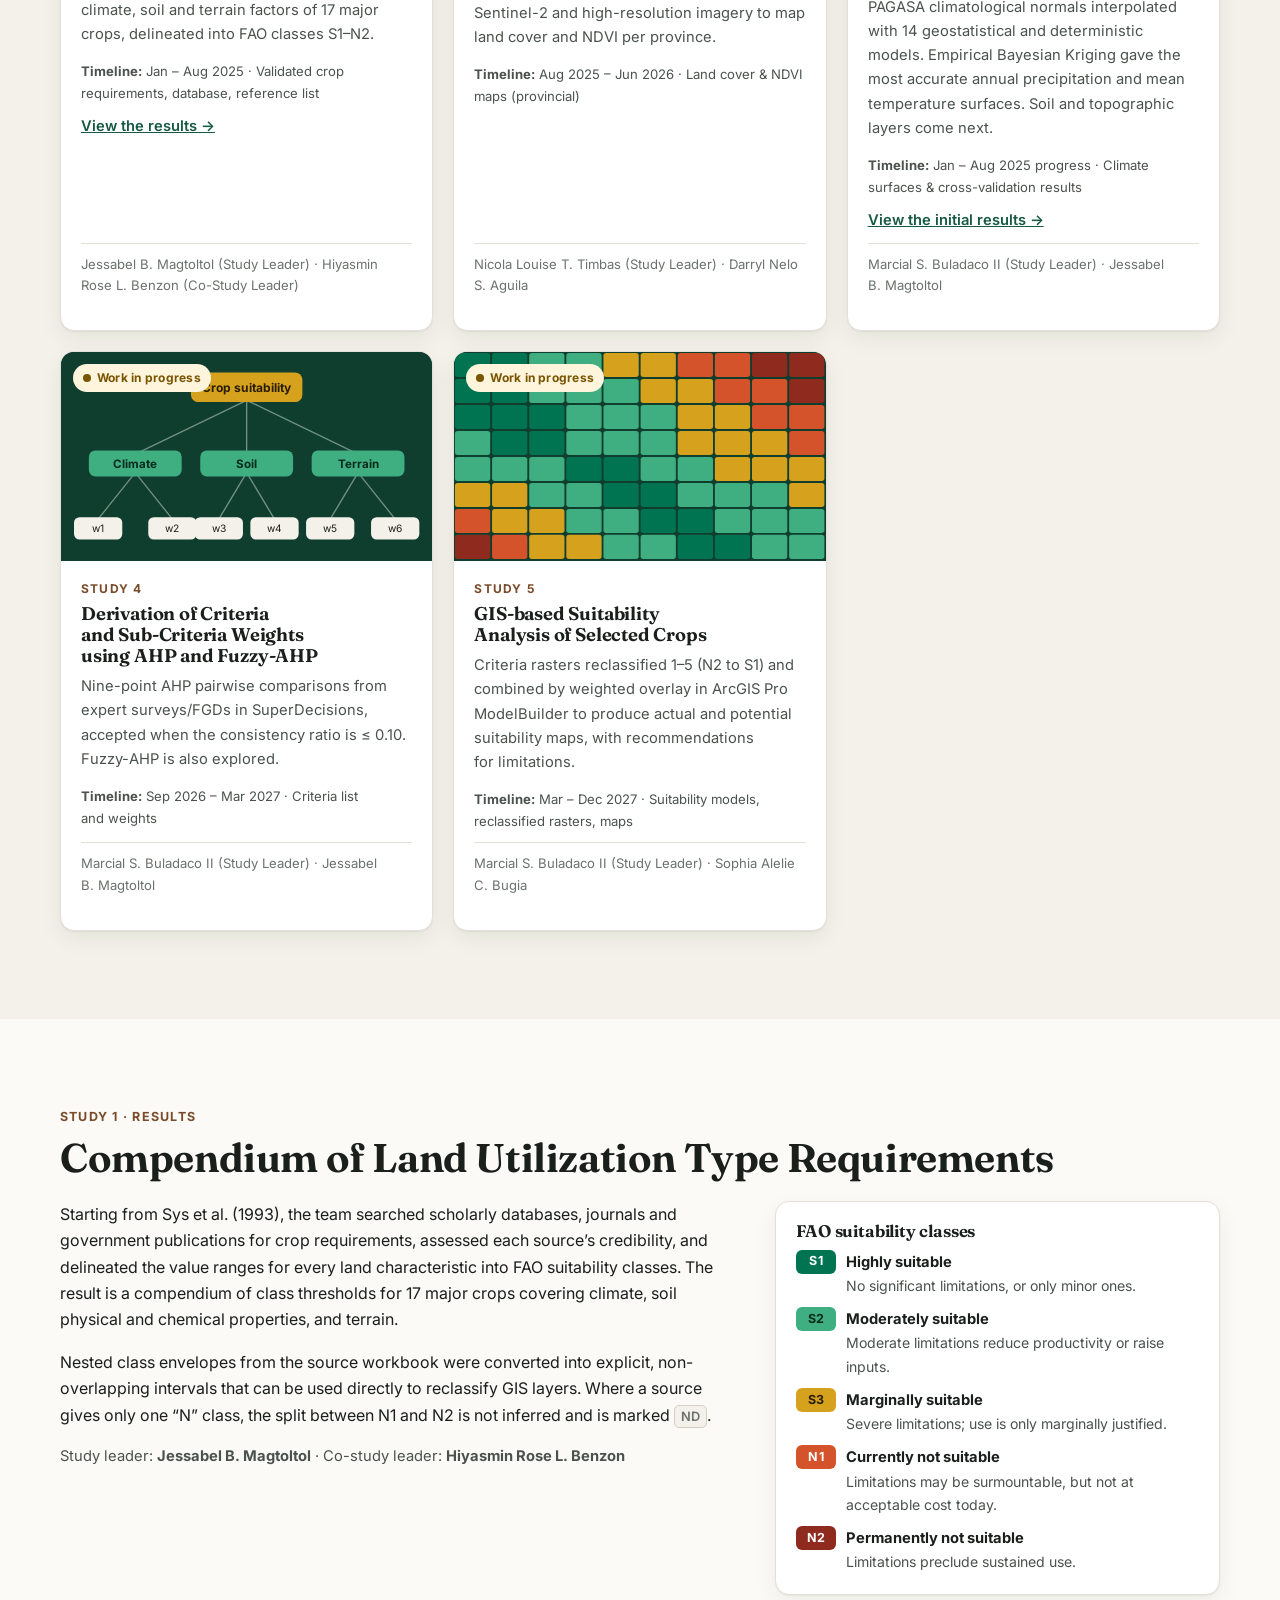
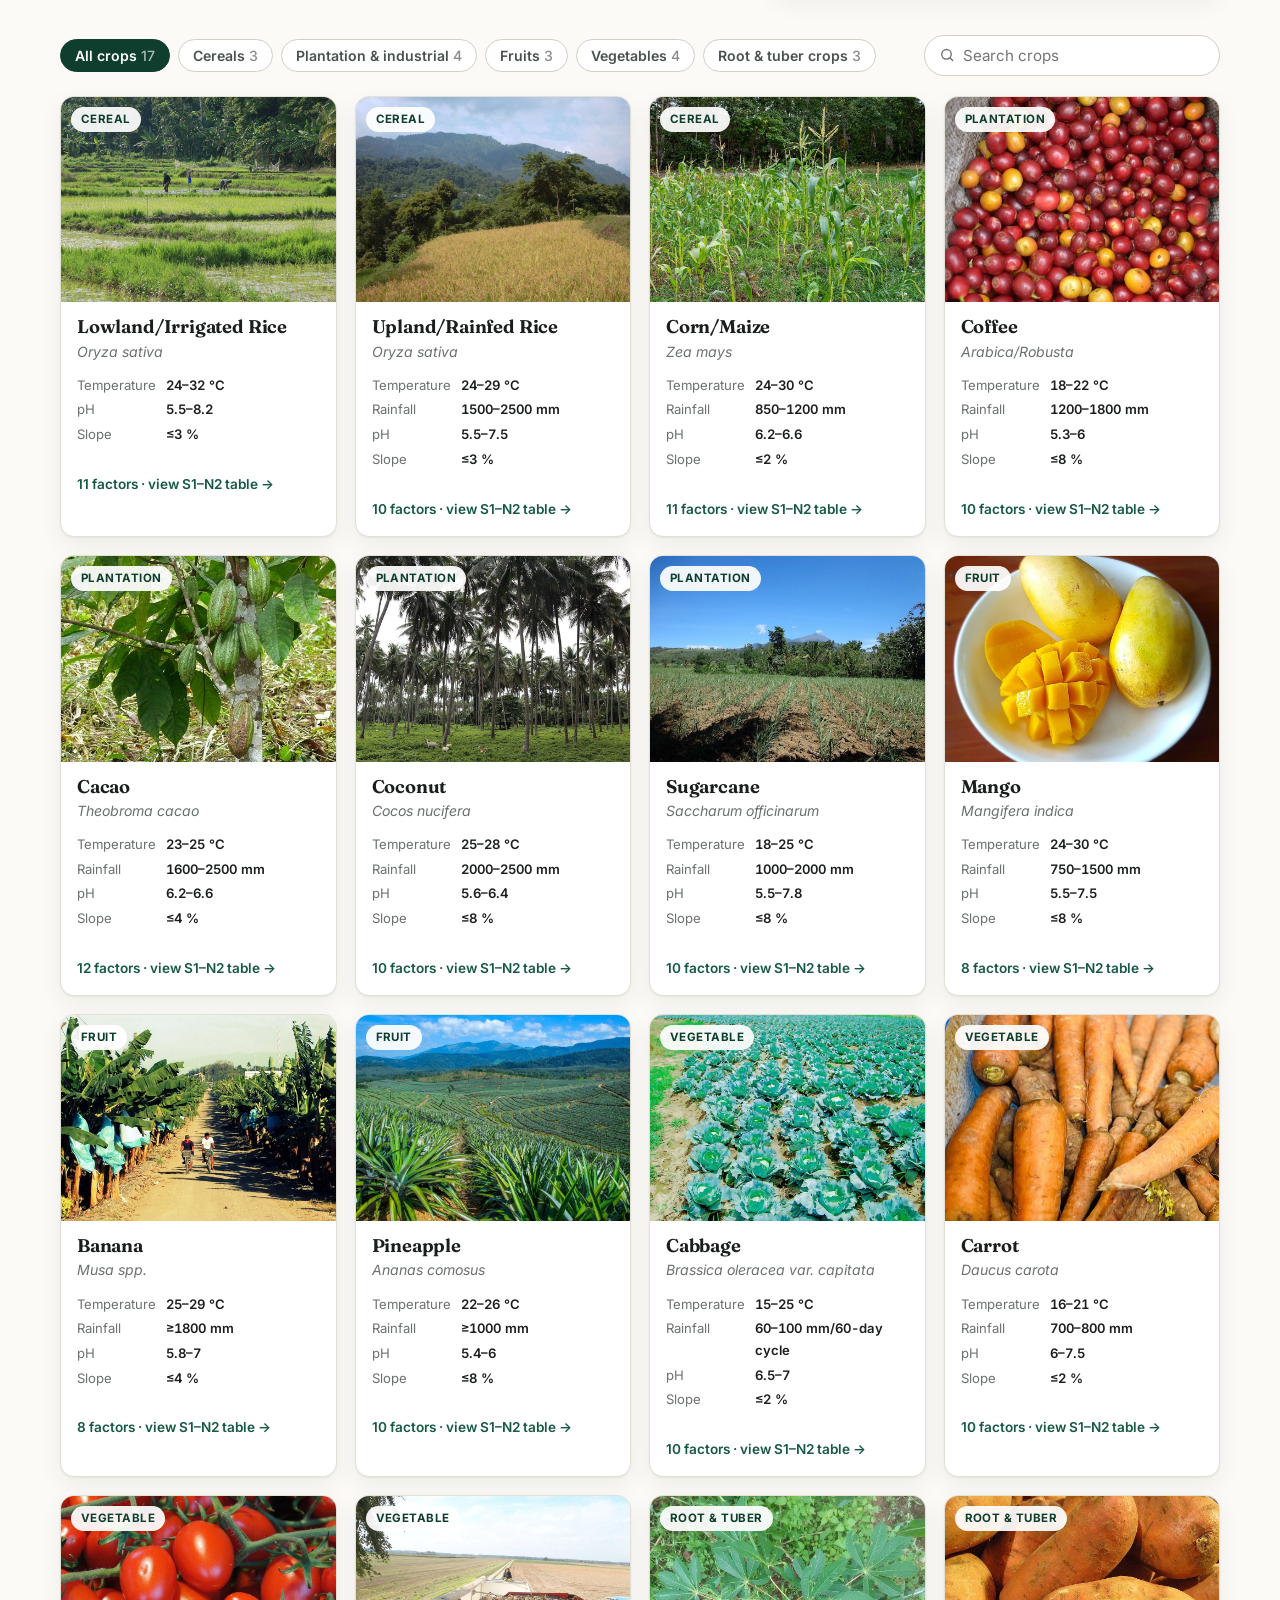
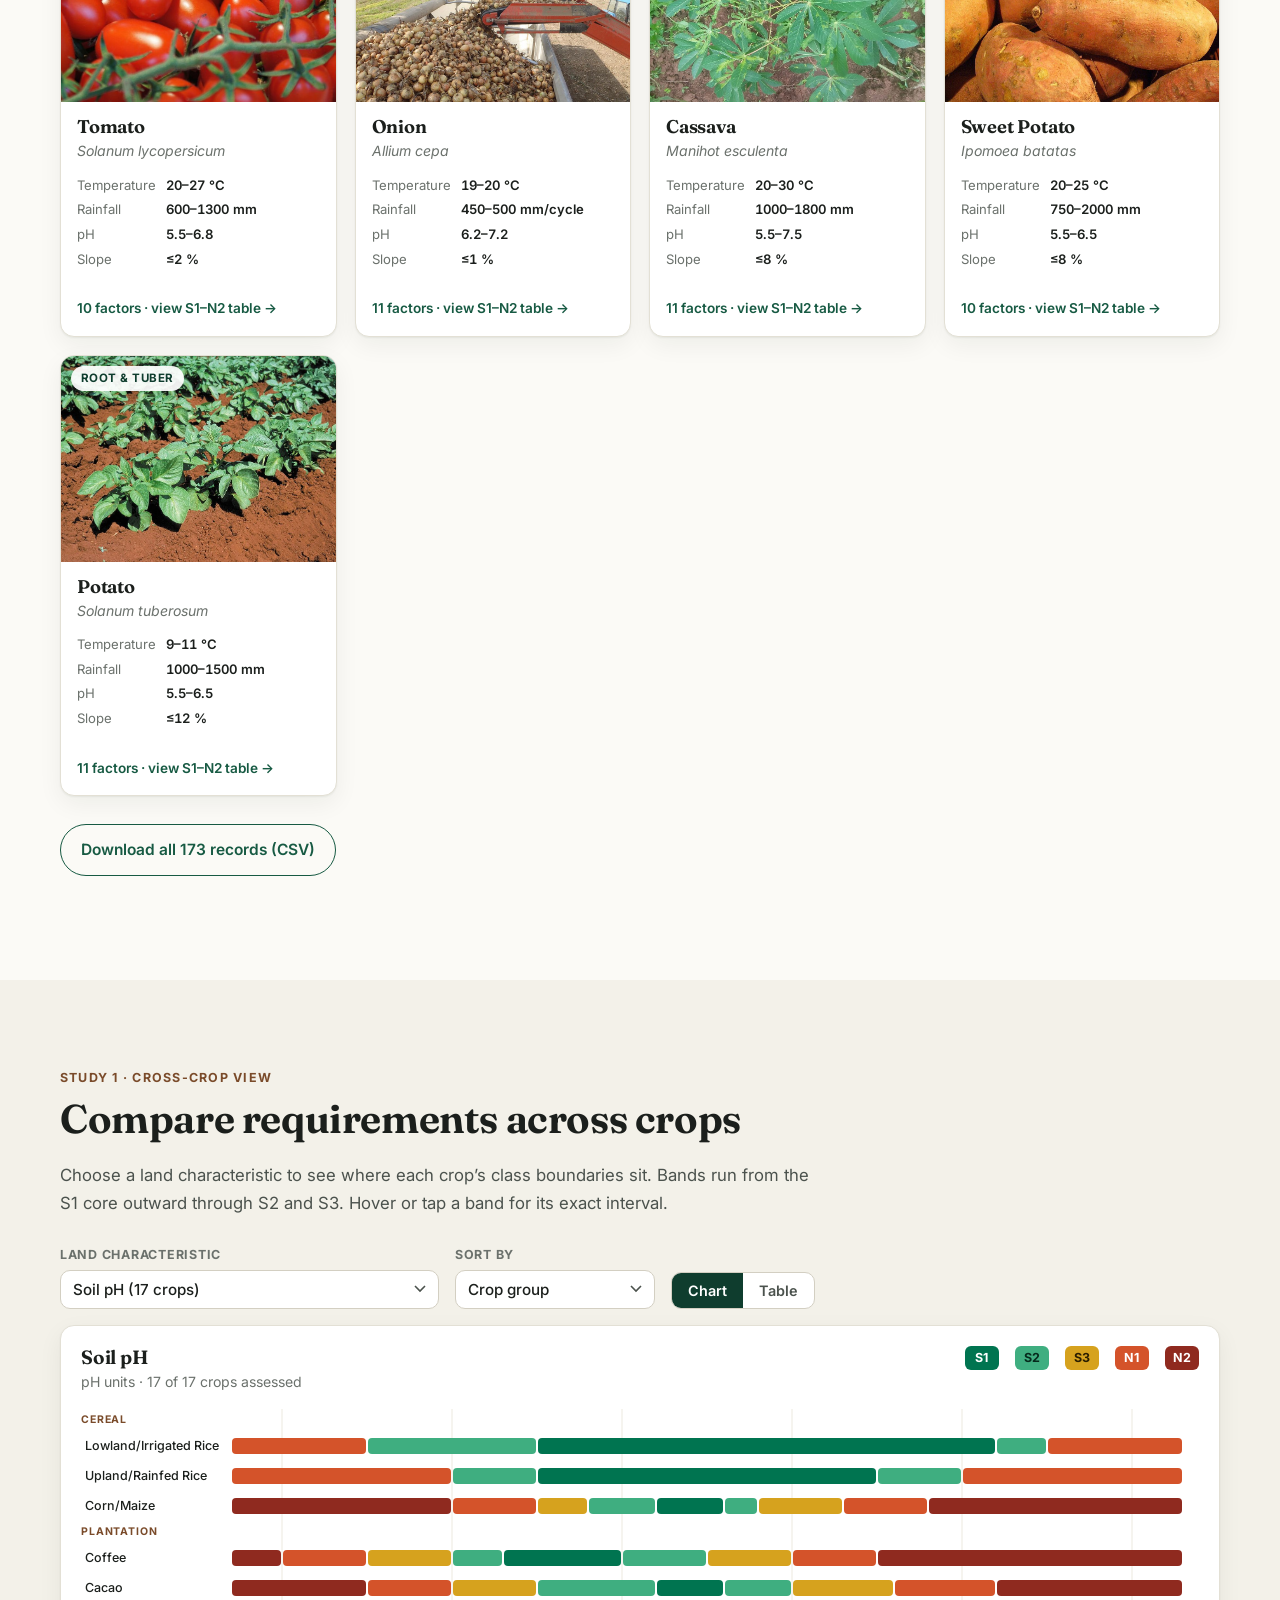
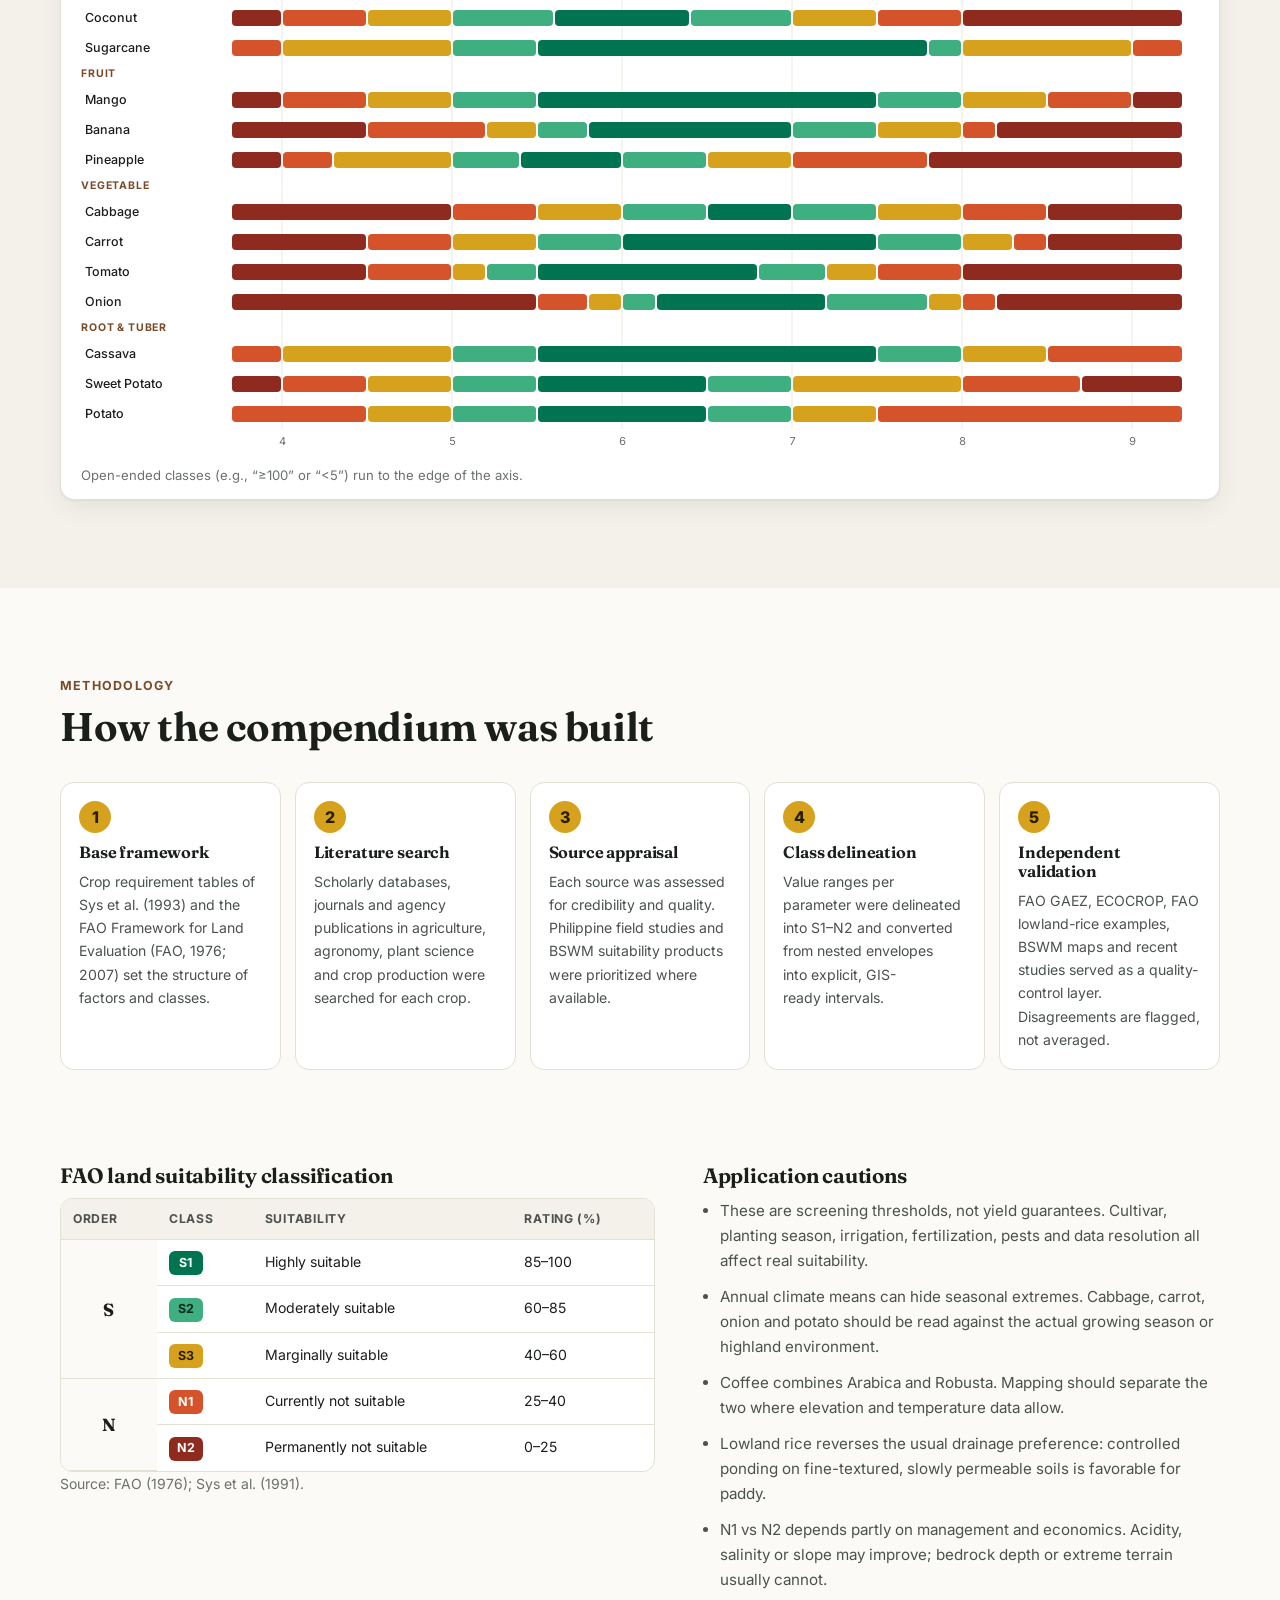
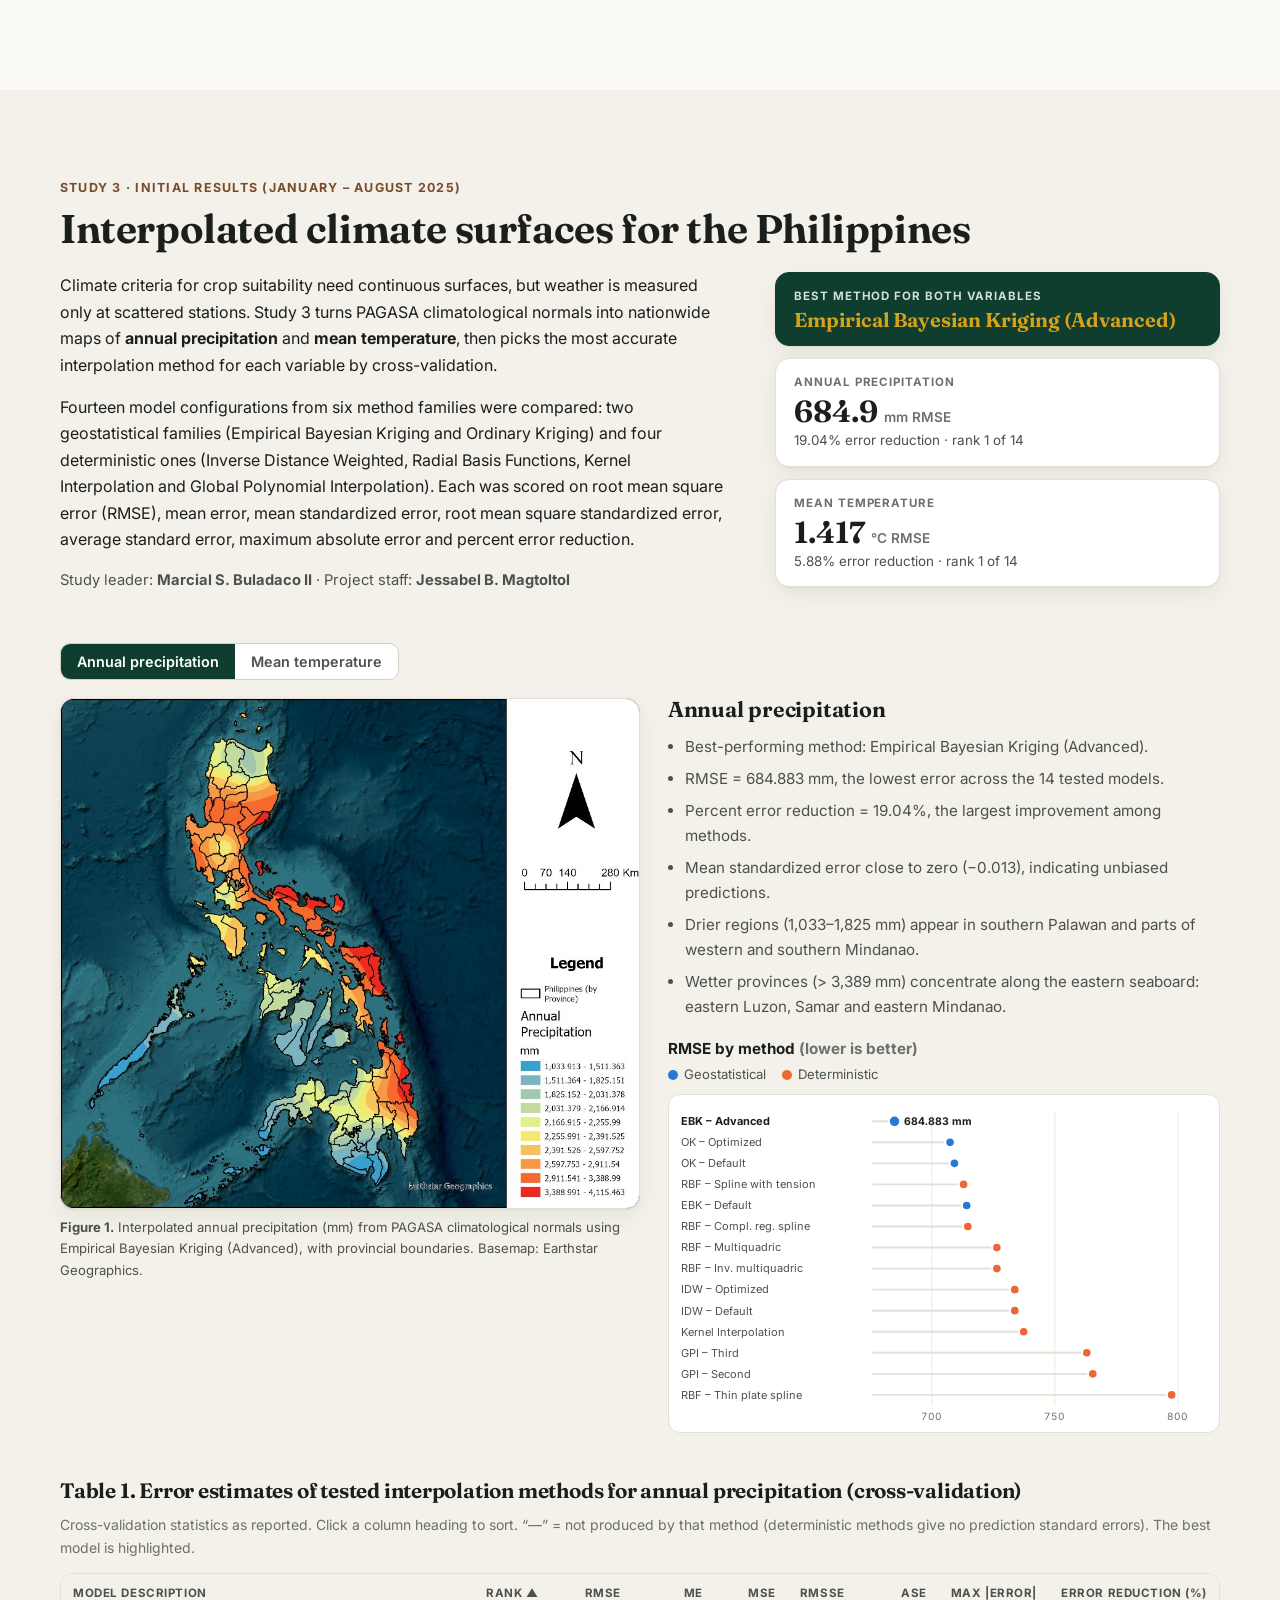
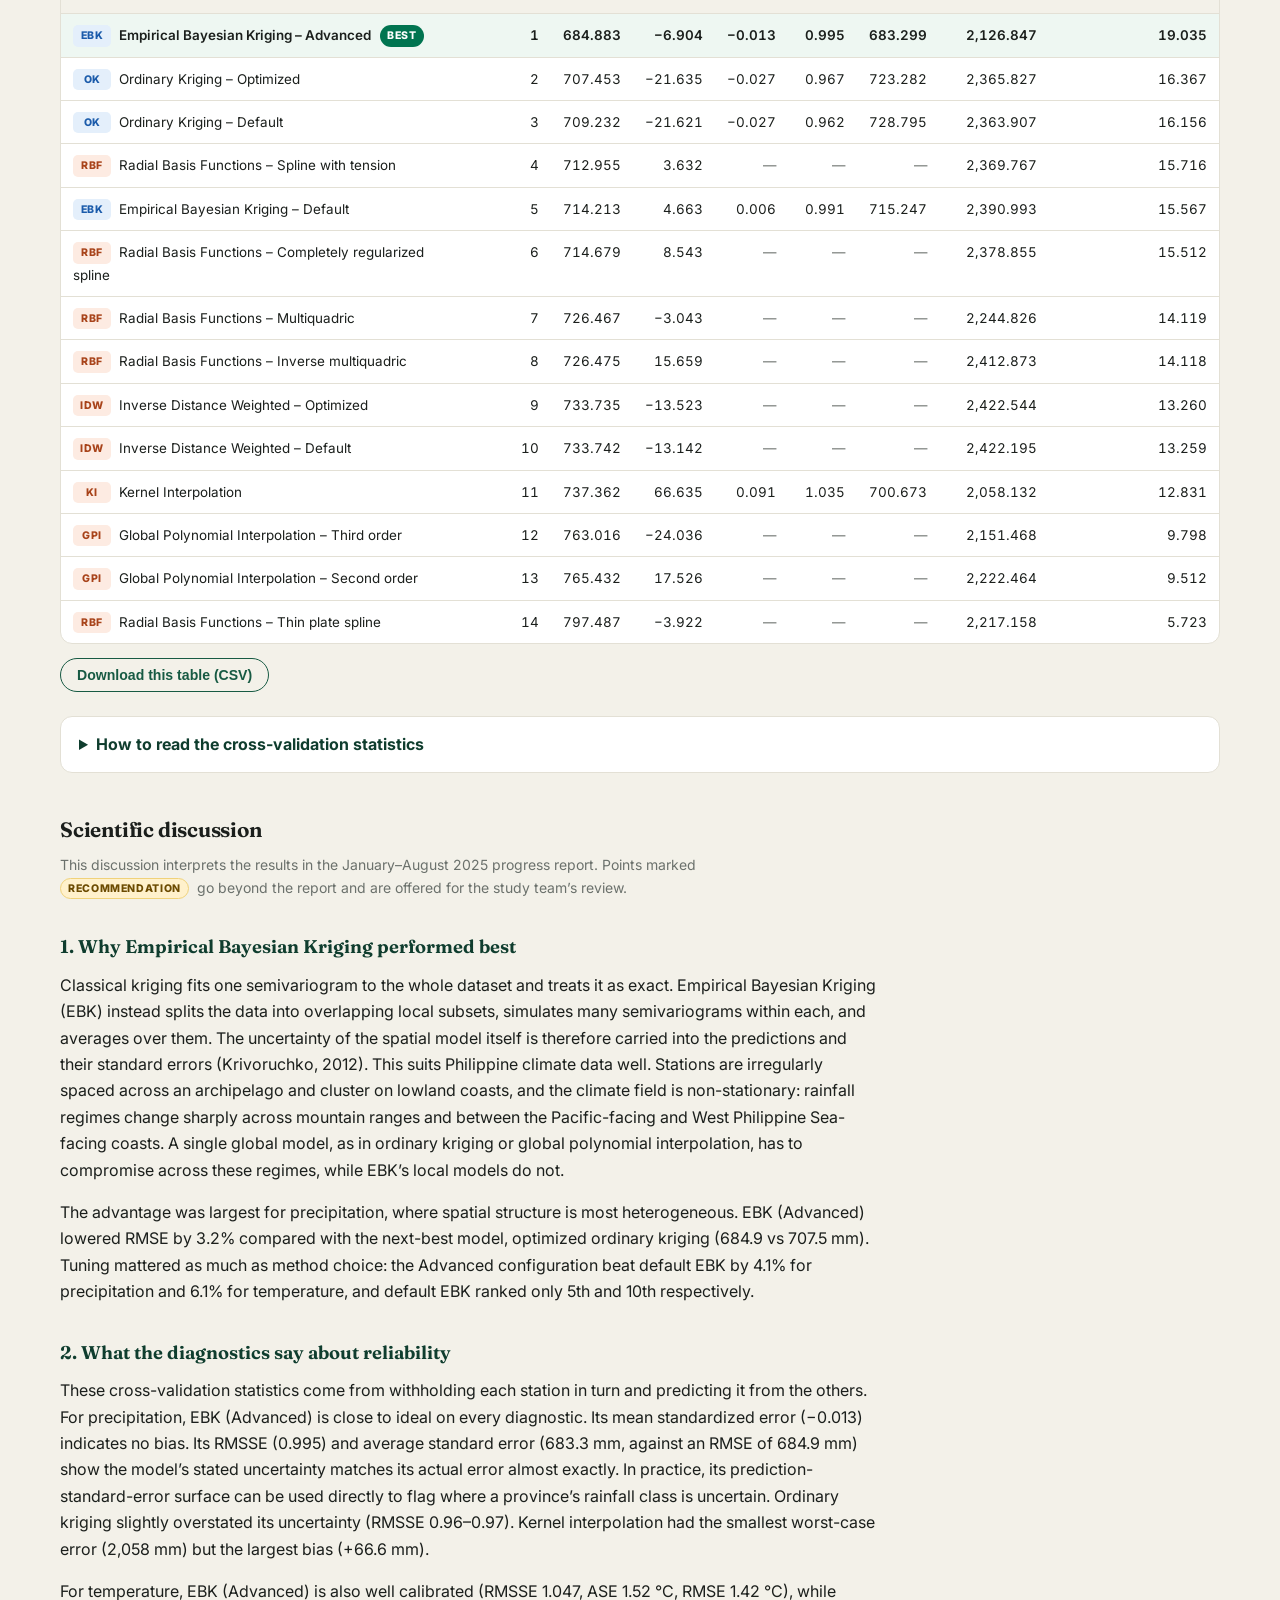
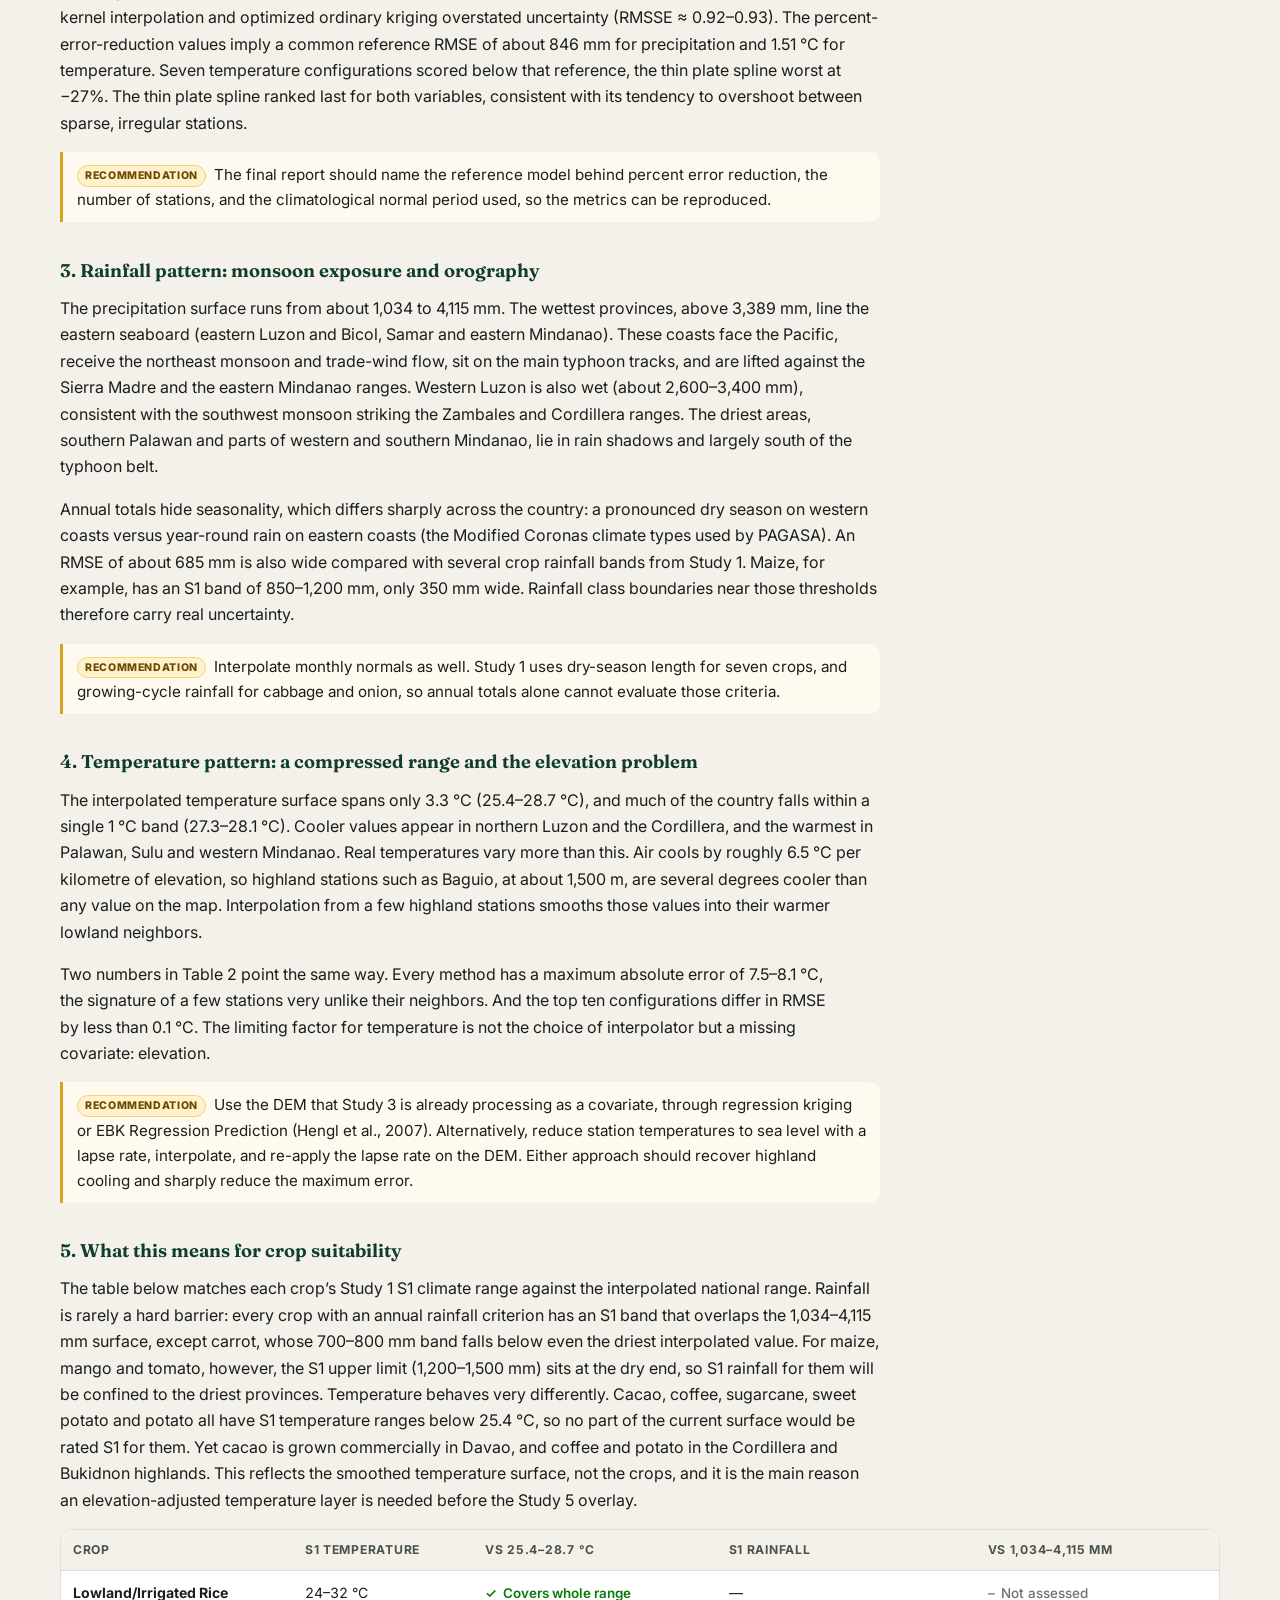
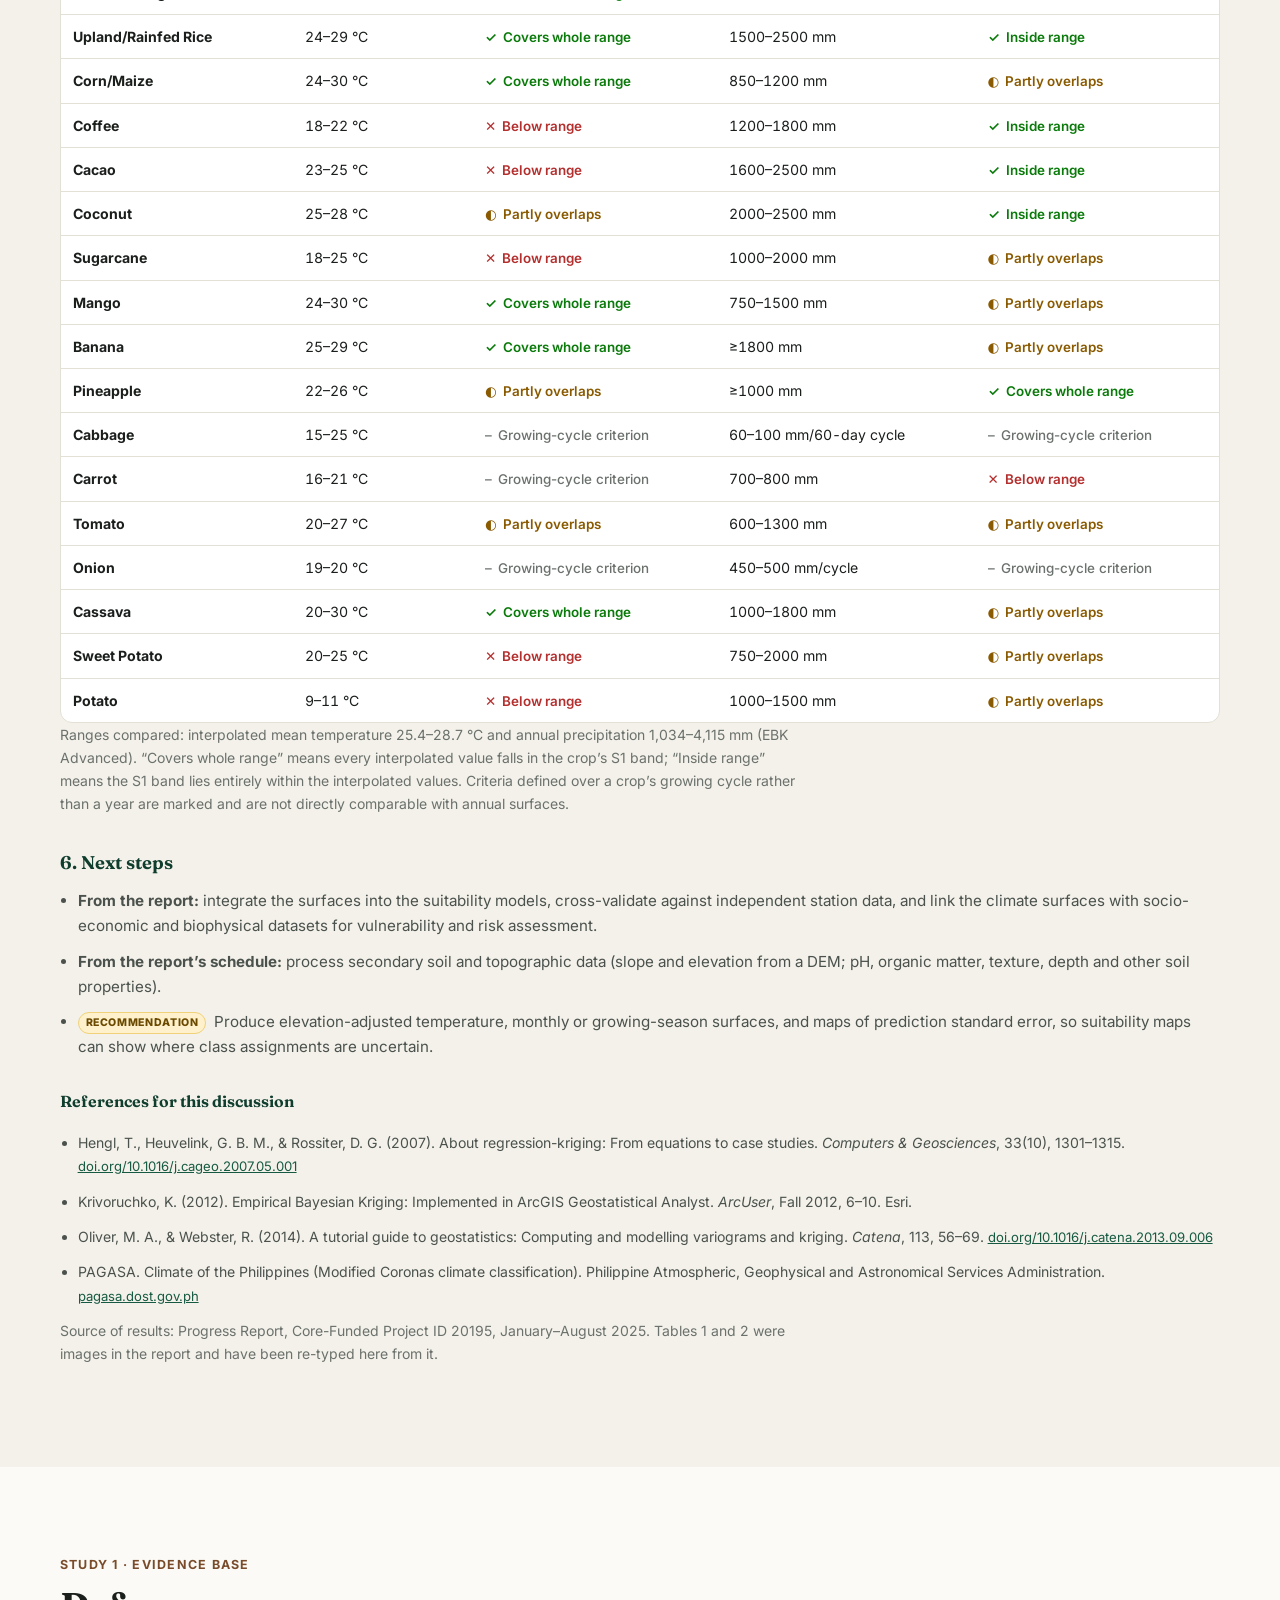
==== commit 77ea19b4: "Add Study 3 initial results: interpolated climate surfaces New Study 3 section with the EBK annual p" ====
--- a/docs/index.html
+++ b/docs/index.html
@@ -9,7 +9,7 @@
 <link rel="preconnect" href="https://fonts.googleapis.com">
 <link rel="preconnect" href="https://fonts.gstatic.com" crossorigin>
 <link href="https://fonts.googleapis.com/css2?family=Fraunces:opsz,wght@9..144,500;9..144,650&family=Inter:wght@400;500;600;700&display=swap" rel="stylesheet">
-<link rel="stylesheet" href="assets/css/style.css?v=4">
+<link rel="stylesheet" href="assets/css/style.css?v=5">
 </head>
 <body>
 
@@ -28,6 +28,7 @@
       <a href="#compendium">Study 1</a>
       <a href="#compare">Compare</a>
       <a href="#methods">Methods</a>
+      <a href="#climate">Study 3</a>
       <a href="#references">References</a>
     </nav>
   </div>
@@ -97,7 +98,7 @@
         <div class="flow-tag">Datasets &amp; layers</div>
         <div class="flow-node s1 done"><b>Study 1</b>Crop requirements<small>Validation &amp; standardization of class thresholds</small></div>
         <div class="flow-node s2"><b>Study 2</b>Satellite images<small>Land cover &amp; vegetation (NDVI) criteria</small></div>
-        <div class="flow-node s3"><b>Study 3</b>Weather, DEM &amp; soil data<small>Climate, topographic &amp; soil criteria</small></div>
+        <div class="flow-node s3 partial"><b>Study 3</b>Weather, DEM &amp; soil data<small>Climate, topographic &amp; soil criteria</small></div>
       </div>
       <div class="flow-arrow" aria-hidden="true"><svg viewBox="0 0 40 24"><path d="M2 12h32m-8-8 8 8-8 8" fill="none" stroke="currentColor" stroke-width="2" stroke-linecap="round" stroke-linejoin="round"/></svg></div>
       <div class="flow-col">
@@ -248,10 +249,128 @@
   </div>
 </section>
 
+<!-- ============ STUDY 3 ============ -->
+<section id="climate" class="section alt">
+  <div class="wrap">
+    <p class="kicker">Study 3 · Initial results (January – August 2025)</p>
+    <h2>Interpolated climate surfaces for the Philippines</h2>
+    <div class="two-col narrow-right">
+      <div>
+        <p>Climate criteria for crop suitability need continuous surfaces, but weather is measured only at scattered stations. Study 3 turns PAGASA climatological normals into nationwide maps of <strong>annual precipitation</strong> and <strong>mean temperature</strong>, then picks the most accurate interpolation method for each variable by cross-validation.</p>
+        <p>Fourteen model configurations from six method families were compared: two geostatistical families (Empirical Bayesian Kriging and Ordinary Kriging) and four deterministic ones (Inverse Distance Weighted, Radial Basis Functions, Kernel Interpolation and Global Polynomial Interpolation). Each was scored on root mean square error (RMSE), mean error, mean standardized error, root mean square standardized error, average standard error, maximum absolute error and percent error reduction.</p>
+        <p class="lead-by">Study leader: <strong>Marcial S. Buladaco II</strong> · Project staff: <strong>Jessabel B. Magtoltol</strong></p>
+      </div>
+      <aside class="kpi-stack" aria-label="Key results">
+        <div class="kpi best"><span class="kpi-lbl">Best method for both variables</span><span class="kpi-val sm">Empirical Bayesian Kriging (Advanced)</span></div>
+        <div class="kpi"><span class="kpi-lbl">Annual precipitation</span><span class="kpi-val">684.9 <small>mm RMSE</small></span><span class="kpi-sub">19.04% error reduction · rank 1 of 14</span></div>
+        <div class="kpi"><span class="kpi-lbl">Mean temperature</span><span class="kpi-val">1.417 <small>°C RMSE</small></span><span class="kpi-sub">5.88% error reduction · rank 1 of 14</span></div>
+      </aside>
+    </div>
+
+    <div class="s3-switch">
+      <div class="seg" role="group" aria-label="Climate variable" id="s3-var">
+        <button type="button" class="active" data-var="precip" aria-pressed="true">Annual precipitation</button>
+        <button type="button" data-var="temp" aria-pressed="false">Mean temperature</button>
+      </div>
+    </div>
+
+    <div class="s3-result">
+      <figure class="s3-map">
+        <button type="button" class="map-zoom" id="s3-map-btn" aria-label="Enlarge map">
+          <img id="s3-map" src="assets/img/study3/annual-precipitation-ebk.jpg" alt="" width="938" height="825">
+          <span class="zoom-hint" aria-hidden="true">Click to enlarge</span>
+        </button>
+        <figcaption id="s3-map-cap"></figcaption>
+      </figure>
+      <div class="s3-side">
+        <h3 id="s3-title">Annual precipitation</h3>
+        <ul class="s3-highlights" id="s3-highlights"></ul>
+        <h4 class="s3-h4">RMSE by method <span class="muted">(lower is better)</span></h4>
+        <ul class="legend inline" aria-label="Method type legend">
+          <li><span class="dot geo"></span>Geostatistical</li>
+          <li><span class="dot det"></span>Deterministic</li>
+        </ul>
+        <div id="s3-chart" class="s3-chart"></div>
+      </div>
+    </div>
+
+    <h3 class="sub" id="s3-table-title">Table 1. Error estimates of tested interpolation methods for annual precipitation</h3>
+    <p class="muted small">Cross-validation statistics as reported. Click a column heading to sort. “—” = not produced by that method (deterministic methods give no prediction standard errors). The best model is highlighted.</p>
+    <div class="table-wrap"><table class="s3-table" id="s3-table"></table></div>
+    <button type="button" class="btn btn-outline s3-dl" id="s3-dl">Download this table (CSV)</button>
+
+    <details class="glossary">
+      <summary>How to read the cross-validation statistics</summary>
+      <dl>
+        <dt>RMSE: root mean square error</dt><dd>Typical size of the prediction error, in the variable’s units. Smaller is better.</dd>
+        <dt>ME: mean error</dt><dd>Average of predicted minus observed. Close to 0 means no systematic over- or under-prediction.</dd>
+        <dt>MSE: mean standardized error</dt><dd>Mean error divided by each prediction’s standard error. Should be close to 0.</dd>
+        <dt>RMSSE: root mean square standardized error</dt><dd>Should be close to 1. Above 1, the model underestimates its own uncertainty; below 1, it overestimates it.</dd>
+        <dt>ASE: average standard error</dt><dd>The model’s own estimate of its error. When it is close to the RMSE, the uncertainty maps can be trusted.</dd>
+        <dt>Max |error|: maximum absolute error</dt><dd>The single worst station prediction. It flags stations that differ sharply from their neighbors.</dd>
+        <dt>Percent error reduction</dt><dd>RMSE improvement relative to a common reference model. Negative values mean the configuration did worse than that reference.</dd>
+      </dl>
+    </details>
+
+    <article class="discussion" id="s3-discussion">
+      <h3 class="sub">Scientific discussion</h3>
+      <p class="muted small disclaimer">This discussion interprets the results in the January–August 2025 progress report. Points marked <span class="tag-rec">Recommendation</span> go beyond the report and are offered for the study team’s review.</p>
+
+      <h4>1. Why Empirical Bayesian Kriging performed best</h4>
+      <p>Classical kriging fits one semivariogram to the whole dataset and treats it as exact. Empirical Bayesian Kriging (EBK) instead splits the data into overlapping local subsets, simulates many semivariograms within each, and averages over them. The uncertainty of the spatial model itself is therefore carried into the predictions and their standard errors (Krivoruchko, 2012). This suits Philippine climate data well. Stations are irregularly spaced across an archipelago and cluster on lowland coasts, and the climate field is non-stationary: rainfall regimes change sharply across mountain ranges and between the Pacific-facing and West Philippine Sea-facing coasts. A single global model, as in ordinary kriging or global polynomial interpolation, has to compromise across these regimes, while EBK’s local models do not.</p>
+      <p>The advantage was largest for precipitation, where spatial structure is most heterogeneous. EBK (Advanced) lowered RMSE by 3.2% compared with the next-best model, optimized ordinary kriging (684.9 vs 707.5 mm). Tuning mattered as much as method choice: the Advanced configuration beat default EBK by 4.1% for precipitation and 6.1% for temperature, and default EBK ranked only 5th and 10th respectively.</p>
+
+      <h4>2. What the diagnostics say about reliability</h4>
+      <p>These cross-validation statistics come from withholding each station in turn and predicting it from the others. For precipitation, EBK (Advanced) is close to ideal on every diagnostic. Its mean standardized error (−0.013) indicates no bias. Its RMSSE (0.995) and average standard error (683.3 mm, against an RMSE of 684.9 mm) show the model’s stated uncertainty matches its actual error almost exactly. In practice, its prediction-standard-error surface can be used directly to flag where a province’s rainfall class is uncertain. Ordinary kriging slightly overstated its uncertainty (RMSSE 0.96–0.97). Kernel interpolation had the smallest worst-case error (2,058 mm) but the largest bias (+66.6 mm).</p>
+      <p>For temperature, EBK (Advanced) is also well calibrated (RMSSE 1.047, ASE 1.52 °C, RMSE 1.42 °C), while kernel interpolation and optimized ordinary kriging overstated uncertainty (RMSSE ≈ 0.92–0.93). The percent-error-reduction values imply a common reference RMSE of about 846 mm for precipitation and 1.51 °C for temperature. Seven temperature configurations scored below that reference, the thin plate spline worst at −27%. The thin plate spline ranked last for both variables, consistent with its tendency to overshoot between sparse, irregular stations.</p>
+      <p class="rec"><span class="tag-rec">Recommendation</span> The final report should name the reference model behind percent error reduction, the number of stations, and the climatological normal period used, so the metrics can be reproduced.</p>
+
+      <h4>3. Rainfall pattern: monsoon exposure and orography</h4>
+      <p>The precipitation surface runs from about 1,034 to 4,115 mm. The wettest provinces, above 3,389 mm, line the eastern seaboard (eastern Luzon and Bicol, Samar and eastern Mindanao). These coasts face the Pacific, receive the northeast monsoon and trade-wind flow, sit on the main typhoon tracks, and are lifted against the Sierra Madre and the eastern Mindanao ranges. Western Luzon is also wet (about 2,600–3,400 mm), consistent with the southwest monsoon striking the Zambales and Cordillera ranges. The driest areas, southern Palawan and parts of western and southern Mindanao, lie in rain shadows and largely south of the typhoon belt.</p>
+      <p>Annual totals hide seasonality, which differs sharply across the country: a pronounced dry season on western coasts versus year-round rain on eastern coasts (the Modified Coronas climate types used by PAGASA). An RMSE of about 685 mm is also wide compared with several crop rainfall bands from Study 1. Maize, for example, has an S1 band of 850–1,200 mm, only 350 mm wide. Rainfall class boundaries near those thresholds therefore carry real uncertainty.</p>
+      <p class="rec"><span class="tag-rec">Recommendation</span> Interpolate monthly normals as well. Study 1 uses dry-season length for seven crops, and growing-cycle rainfall for cabbage and onion, so annual totals alone cannot evaluate those criteria.</p>
+
+      <h4>4. Temperature pattern: a compressed range and the elevation problem</h4>
+      <p>The interpolated temperature surface spans only 3.3 °C (25.4–28.7 °C), and much of the country falls within a single 1 °C band (27.3–28.1 °C). Cooler values appear in northern Luzon and the Cordillera, and the warmest in Palawan, Sulu and western Mindanao. Real temperatures vary more than this. Air cools by roughly 6.5 °C per kilometre of elevation, so highland stations such as Baguio, at about 1,500 m, are several degrees cooler than any value on the map. Interpolation from a few highland stations smooths those values into their warmer lowland neighbors.</p>
+      <p>Two numbers in Table 2 point the same way. Every method has a maximum absolute error of 7.5–8.1 °C, the signature of a few stations very unlike their neighbors. And the top ten configurations differ in RMSE by less than 0.1 °C. The limiting factor for temperature is not the choice of interpolator but a missing covariate: elevation.</p>
+      <p class="rec"><span class="tag-rec">Recommendation</span> Use the DEM that Study 3 is already processing as a covariate, through regression kriging or EBK Regression Prediction (Hengl et al., 2007). Alternatively, reduce station temperatures to sea level with a lapse rate, interpolate, and re-apply the lapse rate on the DEM. Either approach should recover highland cooling and sharply reduce the maximum error.</p>
+
+      <h4>5. What this means for crop suitability</h4>
+      <p>The table below matches each crop’s Study 1 S1 climate range against the interpolated national range. Rainfall is rarely a hard barrier: every crop with an annual rainfall criterion has an S1 band that overlaps the 1,034–4,115 mm surface, except carrot, whose 700–800 mm band falls below even the driest interpolated value. For maize, mango and tomato, however, the S1 upper limit (1,200–1,500 mm) sits at the dry end, so S1 rainfall for them will be confined to the driest provinces. Temperature behaves very differently. Cacao, coffee, sugarcane, sweet potato and potato all have S1 temperature ranges below 25.4 °C, so no part of the current surface would be rated S1 for them. Yet cacao is grown commercially in Davao, and coffee and potato in the Cordillera and Bukidnon highlands. This reflects the smoothed temperature surface, not the crops, and it is the main reason an elevation-adjusted temperature layer is needed before the Study 5 overlay.</p>
+      <div class="table-wrap"><table class="fit-table" id="s3-fit"></table></div>
+      <p class="muted small">Ranges compared: interpolated mean temperature 25.4–28.7 °C and annual precipitation 1,034–4,115 mm (EBK Advanced). “Covers whole range” means every interpolated value falls in the crop’s S1 band; “Inside range” means the S1 band lies entirely within the interpolated values. Criteria defined over a crop’s growing cycle rather than a year are marked and are not directly comparable with annual surfaces.</p>
+
+      <h4>6. Next steps</h4>
+      <ul class="cautions">
+        <li><b>From the report:</b> integrate the surfaces into the suitability models, cross-validate against independent station data, and link the climate surfaces with socio-economic and biophysical datasets for vulnerability and risk assessment.</li>
+        <li><b>From the report’s schedule:</b> process secondary soil and topographic data (slope and elevation from a DEM; pH, organic matter, texture, depth and other soil properties).</li>
+        <li><span class="tag-rec">Recommendation</span> Produce elevation-adjusted temperature, monthly or growing-season surfaces, and maps of prediction standard error, so suitability maps can show where class assignments are uncertain.</li>
+      </ul>
+
+      <h4 class="refs-h">References for this discussion</h4>
+      <ul class="refs short">
+        <li>Hengl, T., Heuvelink, G. B. M., &amp; Rossiter, D. G. (2007). About regression-kriging: From equations to case studies. <i>Computers &amp; Geosciences</i>, 33(10), 1301–1315. <a href="https://doi.org/10.1016/j.cageo.2007.05.001" target="_blank" rel="noopener">doi.org/10.1016/j.cageo.2007.05.001</a></li>
+        <li>Krivoruchko, K. (2012). Empirical Bayesian Kriging: Implemented in ArcGIS Geostatistical Analyst. <i>ArcUser</i>, Fall 2012, 6–10. Esri.</li>
+        <li>Oliver, M. A., &amp; Webster, R. (2014). A tutorial guide to geostatistics: Computing and modelling variograms and kriging. <i>Catena</i>, 113, 56–69. <a href="https://doi.org/10.1016/j.catena.2013.09.006" target="_blank" rel="noopener">doi.org/10.1016/j.catena.2013.09.006</a></li>
+        <li>PAGASA. Climate of the Philippines (Modified Coronas climate classification). Philippine Atmospheric, Geophysical and Astronomical Services Administration. <a href="https://www.pagasa.dost.gov.ph/information/climate-philippines" target="_blank" rel="noopener">pagasa.dost.gov.ph</a></li>
+      </ul>
+      <p class="muted small">Source of results: Progress Report, Core-Funded Project ID 20195, January–August 2025. Tables 1 and 2 were images in the report and have been re-typed here from it.</p>
+    </article>
+  </div>
+</section>
+
+<!-- Map lightbox -->
+<dialog id="map-dialog" class="map-dialog" aria-label="Enlarged map">
+  <button class="dlg-close" id="map-close" aria-label="Close enlarged map">
+    <svg viewBox="0 0 24 24" width="20" height="20" aria-hidden="true"><path d="M6 6l12 12M18 6 6 18" stroke="currentColor" stroke-width="2.2" stroke-linecap="round"/></svg>
+  </button>
+  <img id="map-big" src="" alt="">
+</dialog>
+
 <!-- ============ REFERENCES ============ -->
-<section id="references" class="section alt">
-  <div class="wrap">
-    <p class="kicker">Evidence base</p>
+<section id="references" class="section">
+  <div class="wrap">
+    <p class="kicker">Study 1 · Evidence base</p>
     <h2>References</h2>
     <label class="search wide">
       <svg viewBox="0 0 24 24" width="18" height="18" aria-hidden="true"><circle cx="11" cy="11" r="7" fill="none" stroke="currentColor" stroke-width="2"/><path d="m20 20-4-4" stroke="currentColor" stroke-width="2" stroke-linecap="round"/></svg>
@@ -263,7 +382,7 @@
 </section>
 
 <!-- ============ TEAM ============ -->
-<section id="team" class="section">
+<section id="team" class="section alt">
   <div class="wrap">
     <p class="kicker">People</p>
     <h2>Project team</h2>
@@ -313,7 +432,8 @@
   </div>
 </dialog>
 
-<script src="assets/js/data.js?v=4"></script>
-<script src="assets/js/app.js?v=4"></script>
+<script src="assets/js/data.js?v=5"></script>
+<script src="assets/js/study3.js?v=5"></script>
+<script src="assets/js/app.js?v=5"></script>
 </body>
 </html>
--- a/docs/assets/css/style.css
+++ b/docs/assets/css/style.css
@@ -342,3 +342,86 @@
   .dlg-body { padding: 0 14px 20px; }
   .dlg-hero-text { left: 16px; }
 }
+
+/* ---------- Study 3 ---------- */
+.sr-only { position: absolute; width: 1px; height: 1px; padding: 0; margin: -1px; overflow: hidden; clip: rect(0 0 0 0); white-space: nowrap; border: 0; }
+.badge.partial { background: #e4effb; color: #1c5cab; }
+.flow-node.partial { border: 2px solid #2a78d6; background: #eef4fc; }
+.flow-node.partial b::after { content: " · initial results"; color: #1c5cab; }
+.kpi-stack { display: grid; gap: 12px; }
+.kpi { background: var(--card); border: 1px solid var(--line); border-radius: var(--radius); padding: 14px 18px; box-shadow: var(--shadow); }
+.kpi.best { background: var(--forest); border-color: var(--forest); color: #fff; }
+.kpi-lbl { display: block; font-size: .72rem; text-transform: uppercase; letter-spacing: .08em; font-weight: 700; color: var(--muted); }
+.kpi.best .kpi-lbl { color: #cfe0d6; }
+.kpi-val { display: block; font-family: var(--serif); font-size: 1.9rem; font-weight: 650; line-height: 1.15; margin-top: 2px; font-variant-numeric: tabular-nums; }
+.kpi-val.sm { font-size: 1.25rem; color: var(--gold); }
+.kpi-val small { font-family: var(--sans); font-size: .85rem; font-weight: 600; color: var(--muted); }
+.kpi-sub { display: block; font-size: .84rem; color: var(--ink-2); }
+.s3-switch { margin: 36px 0 18px; }
+.s3-result { display: grid; grid-template-columns: minmax(0, 1.05fr) minmax(0, 1fr); gap: 28px; align-items: start; }
+@media (max-width: 900px) { .s3-result { grid-template-columns: 1fr; } }
+.s3-map { margin: 0; }
+.map-zoom { display: block; position: relative; padding: 0; border: 1px solid var(--line); border-radius: var(--radius); overflow: hidden; cursor: zoom-in; background: #0e2a3a; width: 100%; box-shadow: var(--shadow); }
+.map-zoom img { width: 100%; height: auto; }
+.zoom-hint { position: absolute; right: 10px; bottom: 10px; background: rgba(0, 0, 0, .6); color: #fff; font-size: .75rem; font-weight: 600; padding: 4px 10px; border-radius: 999px; opacity: 0; transition: opacity .2s; }
+.map-zoom:hover .zoom-hint, .map-zoom:focus-visible .zoom-hint { opacity: 1; }
+.s3-map figcaption { font-size: .82rem; color: var(--ink-2); margin-top: 8px; }
+.s3-side h3 { font-size: 1.35rem; }
+.s3-highlights { margin: 0 0 20px; padding-left: 1.1em; }
+.s3-highlights li { margin-bottom: .45em; font-size: .95rem; color: var(--ink-2); }
+.s3-h4 { font: 700 .95rem var(--sans); margin: 0 0 6px; }
+.dot { display: inline-block; width: 10px; height: 10px; border-radius: 50%; }
+.dot.geo, .s3-chart circle.geo { background: #2a78d6; fill: #2a78d6; }
+.dot.det, .s3-chart circle.det { background: #eb6834; fill: #eb6834; }
+.s3-chart { background: var(--card); border: 1px solid var(--line); border-radius: 12px; padding: 10px 12px 4px; margin-top: 8px; }
+.s3-chart svg { display: block; width: 100%; height: auto; }
+.s3-chart circle { stroke: var(--card); stroke-width: 2; }
+.s3-chart .stem { stroke: #e3e0d5; stroke-width: 2; }
+.s3-chart .grid line { stroke: #ece9df; }
+.s3-chart .axis text { fill: var(--muted); font-size: 10.5px; font-variant-numeric: tabular-nums; }
+.s3-chart .row-label { fill: var(--ink-2); font-size: 11.5px; }
+.s3-chart .row-label.strong { fill: var(--ink); font-weight: 700; }
+.s3-chart .val { fill: var(--ink); font-size: 11px; font-weight: 700; font-variant-numeric: tabular-nums; }
+.s3-chart .hit { fill: transparent; cursor: pointer; }
+.s3-chart .row:hover .row-bg, .s3-chart .row.hl .row-bg { fill: #f4f2ea; }
+.tooltip .kv { display: flex; justify-content: space-between; gap: 16px; font-variant-numeric: tabular-nums; margin-top: 2px; }
+.s3-table { font-size: .84rem; }
+.s3-table th { padding: 0; }
+.s3-table th button { all: unset; box-sizing: border-box; display: block; width: 100%; padding: 10px 12px; cursor: pointer; text-transform: uppercase; font-size: .72rem; letter-spacing: .05em; font-weight: 700; color: var(--ink-2); }
+.s3-table th.num button { text-align: right; }
+.s3-table th button:hover { color: var(--forest); }
+.s3-table th button:focus-visible { outline: 3px solid var(--gold); outline-offset: -3px; }
+.s3-table td.num { text-align: right; font-variant-numeric: tabular-nums; white-space: nowrap; }
+.s3-table td:first-child { min-width: 260px; }
+.s3-table tr.best td { background: #eef7f2; font-weight: 600; }
+.s3-table td.neg { color: #a8321f; }
+.fam { display: inline-block; min-width: 38px; text-align: center; font-size: .66rem; font-weight: 800; letter-spacing: .04em; padding: 2px 5px; border-radius: 5px; margin-right: 8px; vertical-align: 1px; }
+.fam.geo { background: #e4effb; color: #1c5cab; }
+.fam.det { background: #fdebe2; color: #a8431a; }
+.best-tag { display: inline-block; margin-left: 6px; font-size: .66rem; font-weight: 800; text-transform: uppercase; letter-spacing: .06em; background: var(--S1); color: #fff; padding: 2px 7px; border-radius: 999px; vertical-align: 1px; }
+.s3-dl { margin-top: 14px; padding: 8px 16px; font-size: .88rem; }
+.glossary { margin-top: 24px; background: var(--card); border: 1px solid var(--line); border-radius: 12px; padding: 14px 18px; }
+.glossary summary { cursor: pointer; font-weight: 700; color: var(--forest); }
+.glossary dl { display: grid; grid-template-columns: minmax(180px, 280px) 1fr; gap: 8px 20px; margin: 14px 0 4px; font-size: .9rem; }
+.glossary dt { font-weight: 700; }
+.glossary dd { margin: 0; color: var(--ink-2); }
+@media (max-width: 640px) { .glossary dl { grid-template-columns: 1fr; gap: 2px; } .glossary dd { margin-bottom: 10px; } }
+.discussion { margin-top: 12px; }
+.discussion h4 { font-family: var(--serif); font-size: 1.15rem; font-weight: 650; margin: 1.8em 0 .5em; color: var(--forest); }
+.discussion > p { max-width: 82ch; }
+.discussion .disclaimer { max-width: 82ch; }
+.tag-rec { display: inline-block; font-size: .66rem; font-weight: 800; text-transform: uppercase; letter-spacing: .06em; background: #fff1cc; color: #6b4a00; border: 1px solid #f0d27a; padding: 1px 7px; border-radius: 999px; vertical-align: 1px; margin-right: 4px; }
+.discussion p.rec { background: #fffaf0; border-left: 3px solid var(--gold); padding: 10px 14px; border-radius: 0 10px 10px 0; font-size: .95rem; }
+.fit-table td.num { white-space: nowrap; font-variant-numeric: tabular-nums; }
+.fit { display: inline-flex; gap: 6px; align-items: center; font-weight: 600; font-size: .84rem; white-space: nowrap; }
+.fit.ok { color: #0a7a0a; }
+.fit.part { color: #8a5a00; }
+.fit.bad { color: #b3302f; }
+.fit.na { color: var(--muted); font-weight: 500; }
+.discussion .table-wrap { margin-top: 10px; }
+.refs.short { columns: 1; padding-left: 1.1em; list-style: disc; }
+.refs-h { font-size: 1rem !important; }
+.map-dialog { padding: 0; border: 0; background: transparent; max-width: min(1000px, 100% - 24px); max-height: calc(100% - 24px); overflow: visible; }
+.map-dialog::backdrop { background: rgba(5, 15, 12, .8); }
+.map-dialog img { max-width: 100%; max-height: calc(100vh - 48px); border-radius: 12px; display: block; }
+.map-dialog .dlg-close { top: -6px; right: -6px; }
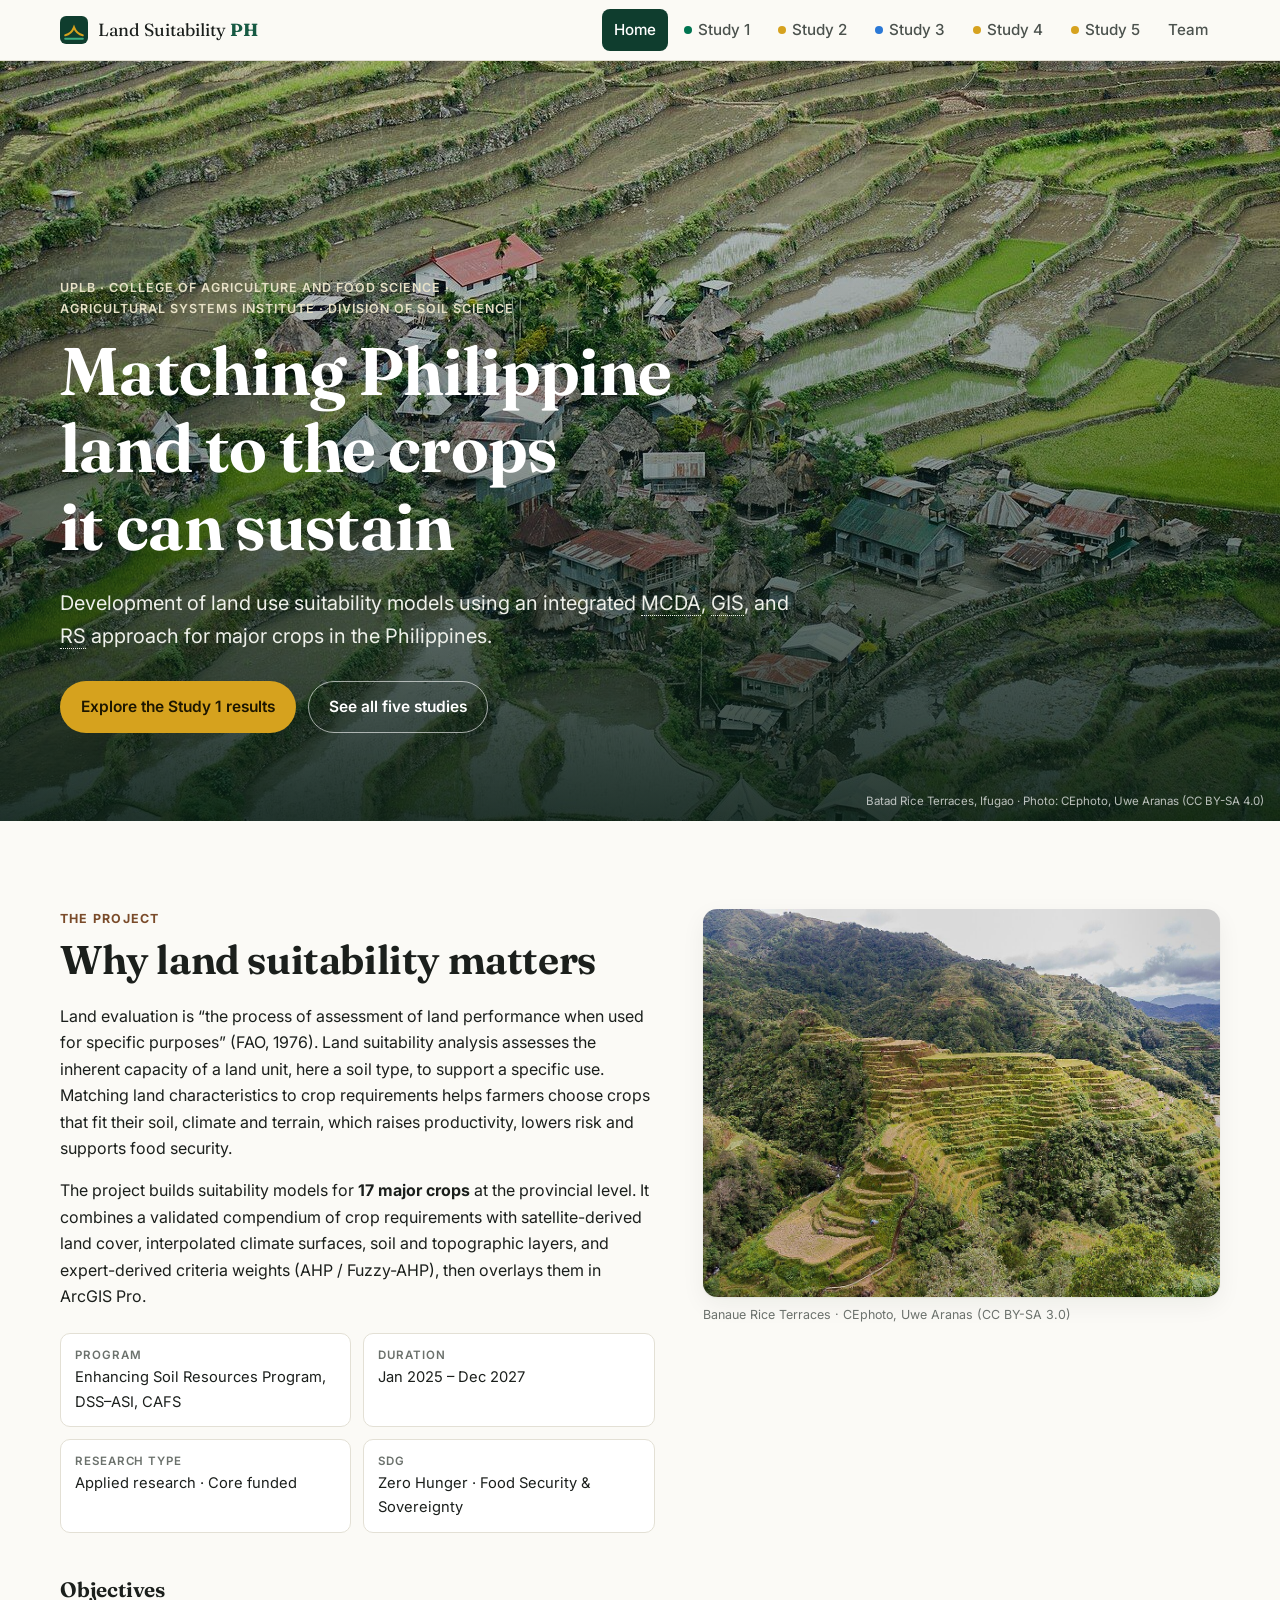
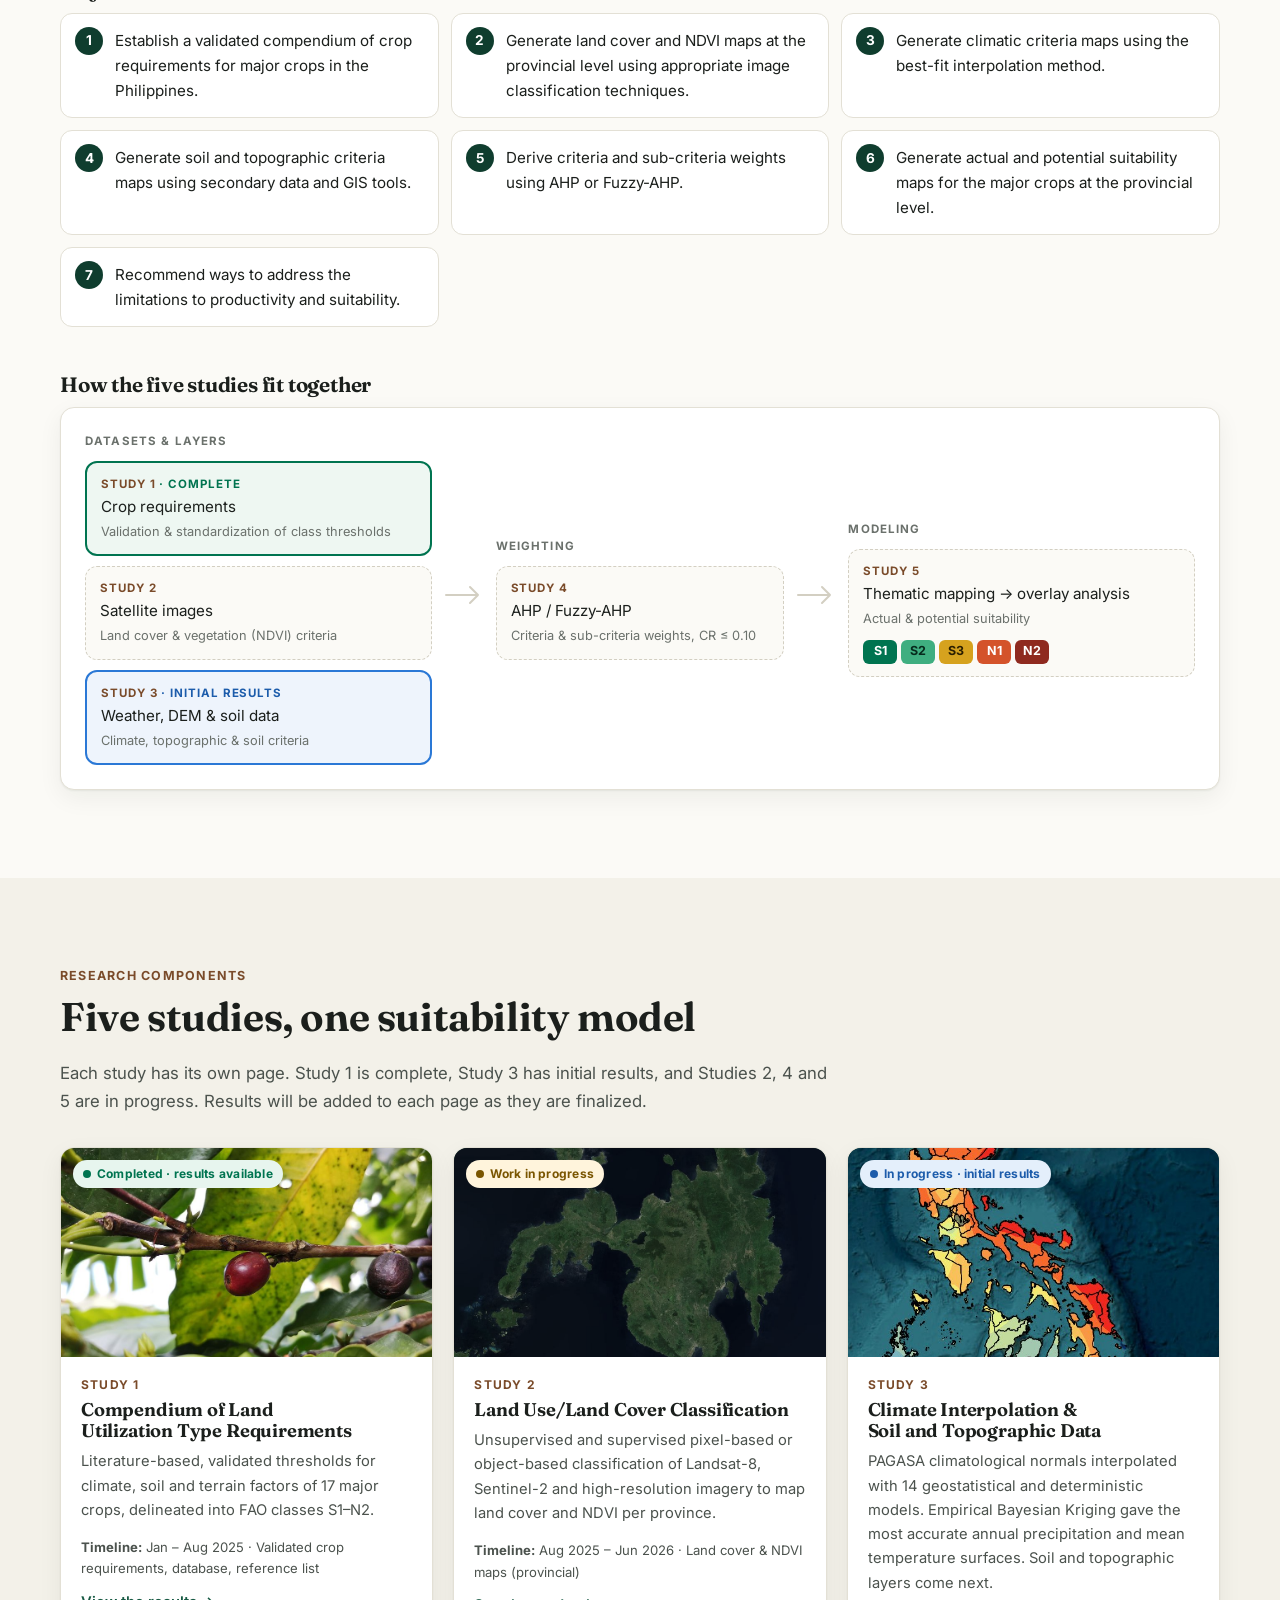
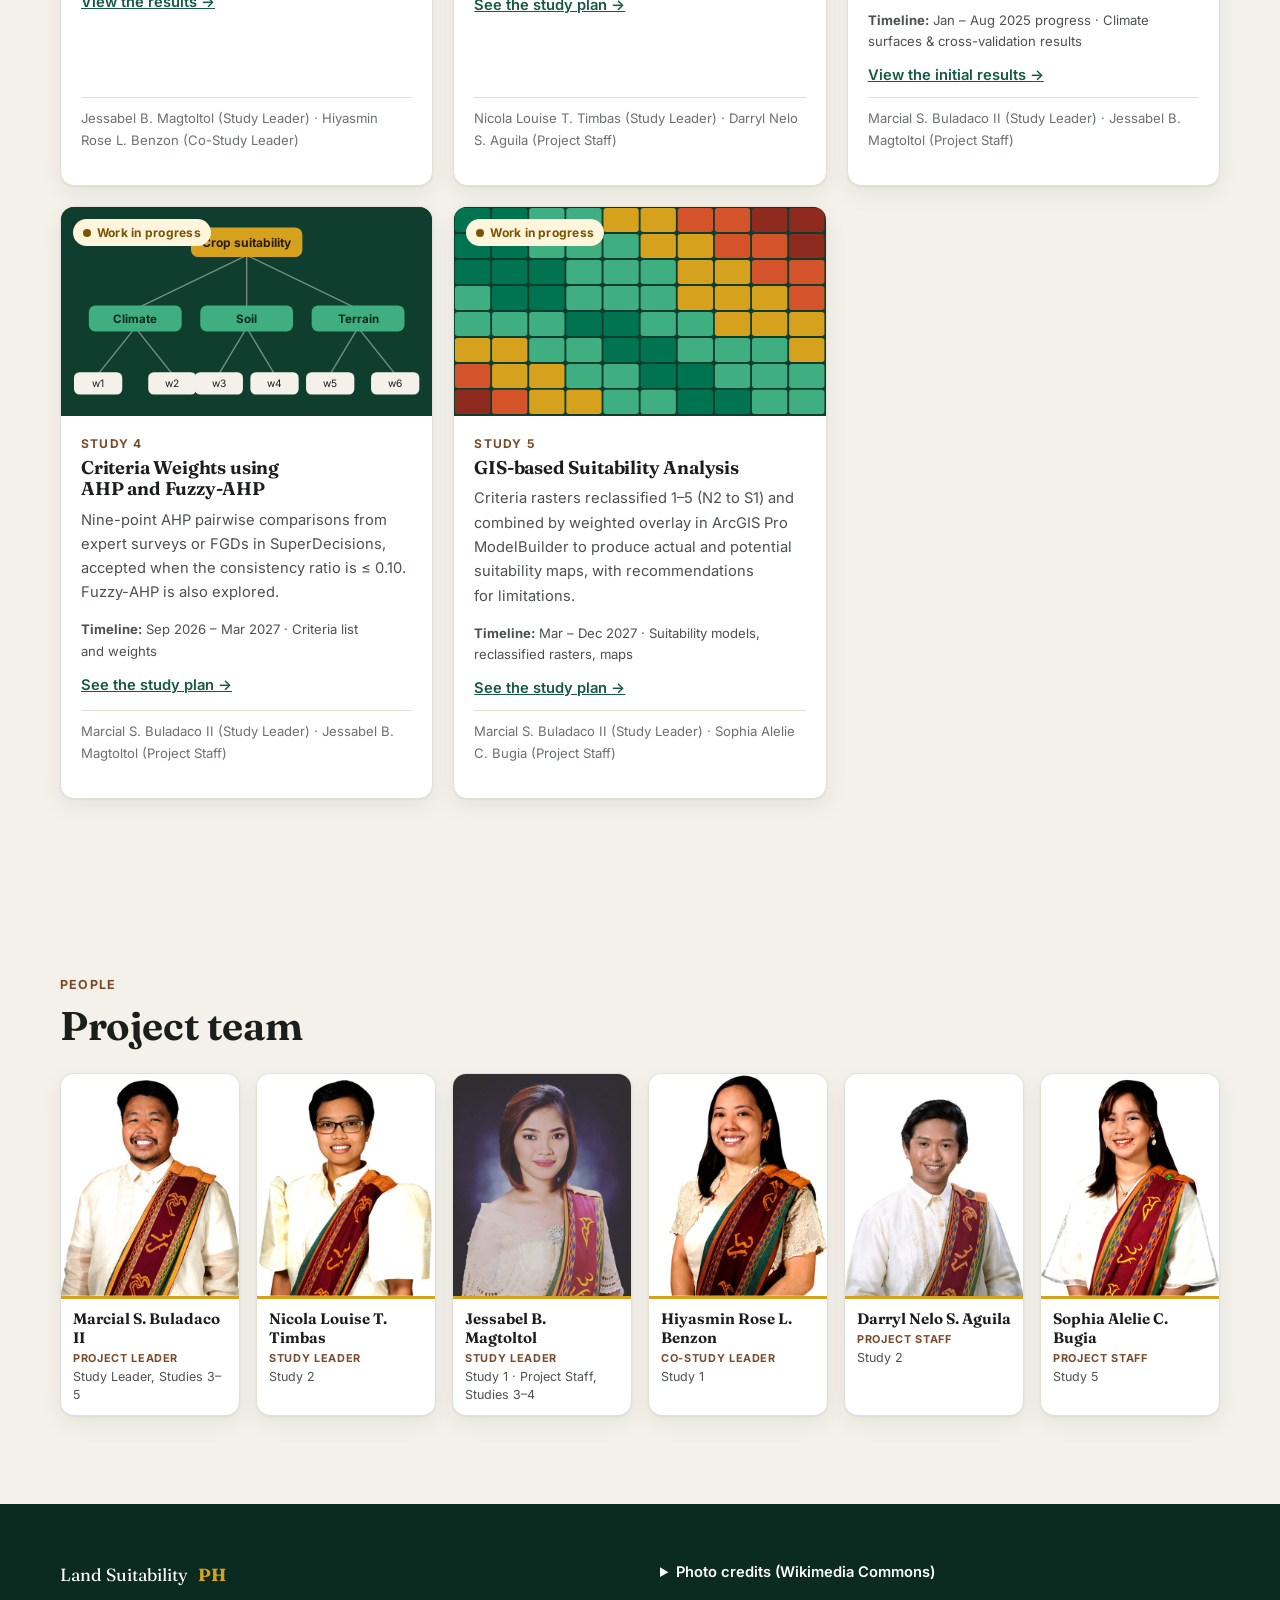
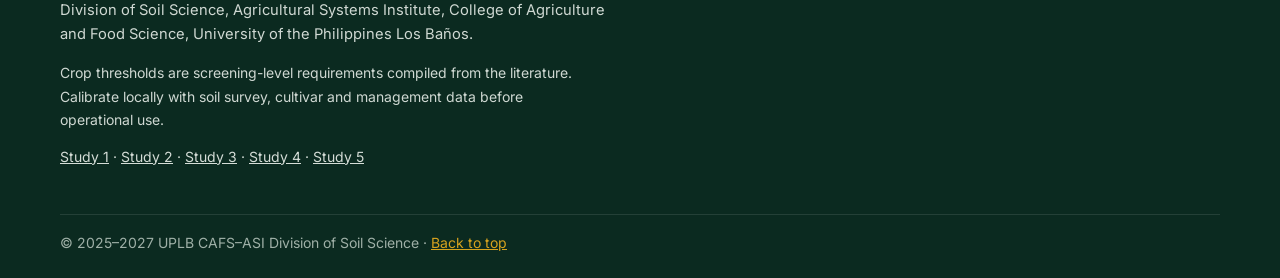
==== commit 01b2b388: "Split the site into one page per study Home page keeps the project overview, study cards and team. E" ====
--- a/docs/index.html
+++ b/docs/index.html
@@ -4,36 +4,16 @@
 <meta charset="utf-8">
 <meta name="viewport" content="width=device-width, initial-scale=1">
 <title>Land Suitability PH</title>
-<meta name="description" content="Development of land use suitability models using integrated MCDA, GIS, and RS approach for major crops in the Philippines. Study 1: Compendium of Land Utilization Type Requirements for 17 major crops.">
+<meta name="description" content="Development of land use suitability models using integrated MCDA, GIS, and RS approach for major crops in the Philippines.">
 <link rel="icon" href="data:image/svg+xml,%3Csvg xmlns='http://www.w3.org/2000/svg' viewBox='0 0 32 32'%3E%3Crect width='32' height='32' rx='7' fill='%230f3d2e'/%3E%3Cpath d='M6 22c5-1 8-4 10-9 2 5 5 8 10 9' stroke='%23d6a21e' stroke-width='2.4' fill='none' stroke-linecap='round'/%3E%3Cpath d='M6 26h20' stroke='%233fae80' stroke-width='2.4' stroke-linecap='round'/%3E%3C/svg%3E">
 <link rel="preconnect" href="https://fonts.googleapis.com">
 <link rel="preconnect" href="https://fonts.gstatic.com" crossorigin>
 <link href="https://fonts.googleapis.com/css2?family=Fraunces:opsz,wght@9..144,500;9..144,650&family=Inter:wght@400;500;600;700&display=swap" rel="stylesheet">
-<link rel="stylesheet" href="assets/css/style.css?v=5">
+<link rel="stylesheet" href="assets/css/style.css?v=6">
 </head>
-<body>
-
-<header class="nav" id="top">
-  <div class="nav-inner">
-    <a class="brand" href="#top" aria-label="Land Suitability PH, back to top">
-      <svg viewBox="0 0 32 32" width="28" height="28" aria-hidden="true"><rect width="32" height="32" rx="7" fill="#0f3d2e"/><path d="M6 22c5-1 8-4 10-9 2 5 5 8 10 9" stroke="#d6a21e" stroke-width="2.4" fill="none" stroke-linecap="round"/><path d="M6 26h20" stroke="#3fae80" stroke-width="2.4" stroke-linecap="round"/></svg>
-      <span>Land Suitability <b>PH</b></span>
-    </a>
-    <button class="nav-toggle" aria-expanded="false" aria-controls="navlinks" aria-label="Open menu">
-      <span></span><span></span><span></span>
-    </button>
-    <nav id="navlinks" class="nav-links">
-      <a href="#project">Project</a>
-      <a href="#studies">Studies</a>
-      <a href="#compendium">Study 1</a>
-      <a href="#compare">Compare</a>
-      <a href="#methods">Methods</a>
-      <a href="#climate">Study 3</a>
-      <a href="#references">References</a>
-    </nav>
-  </div>
-</header>
-
+<body data-page="home">
+<header id="site-header" class="nav"></header>
+<main id="main">
 <section class="hero">
   <img class="hero-img" src="assets/img/hero.jpg" alt="Aerial view of the Batad rice terraces in Ifugao, Philippines" fetchpriority="high">
   <div class="hero-shade"></div>
@@ -42,21 +22,11 @@
     <h1>Matching Philippine land to the crops it can sustain</h1>
     <p class="lede">Development of land use suitability models using an integrated <abbr title="Multi-Criteria Decision Analysis">MCDA</abbr>, <abbr title="Geographic Information Systems">GIS</abbr>, and <abbr title="Remote Sensing">RS</abbr> approach for major crops in the Philippines.</p>
     <div class="hero-cta">
-      <a class="btn btn-primary" href="#compendium">Explore the crop compendium</a>
+      <a class="btn btn-primary" href="study-1.html">Explore the Study 1 results</a>
       <a class="btn btn-ghost" href="#studies">See all five studies</a>
     </div>
   </div>
   <p class="hero-credit">Batad Rice Terraces, Ifugao · Photo: CEphoto, Uwe Aranas (CC BY-SA 4.0)</p>
-</section>
-
-<section class="stats" aria-label="Study 1 at a glance">
-  <div class="wrap stats-grid">
-    <div class="stat"><span class="stat-num">17</span><span class="stat-lbl">major crops profiled</span></div>
-    <div class="stat"><span class="stat-num">173</span><span class="stat-lbl">crop–factor records</span></div>
-    <div class="stat"><span class="stat-num">15</span><span class="stat-lbl">diagnostic land characteristics</span></div>
-    <div class="stat"><span class="stat-num">5</span><span class="stat-lbl">FAO suitability classes (S1–N2)</span></div>
-    <div class="stat"><span class="stat-num" id="stat-refs">74</span><span class="stat-lbl">cited sources</span></div>
-  </div>
 </section>
 
 <!-- ============ PROJECT ============ -->
@@ -96,21 +66,21 @@
     <div class="flow" role="img" aria-label="Schematic: Study 1 crop requirements, Study 2 satellite images, and Study 3 climate, elevation and soil data feed criteria layers; Study 4 AHP weights and these layers feed Study 5 thematic mapping, overlay analysis, and suitability classification S1 to N2.">
       <div class="flow-col">
         <div class="flow-tag">Datasets &amp; layers</div>
-        <div class="flow-node s1 done"><b>Study 1</b>Crop requirements<small>Validation &amp; standardization of class thresholds</small></div>
-        <div class="flow-node s2"><b>Study 2</b>Satellite images<small>Land cover &amp; vegetation (NDVI) criteria</small></div>
-        <div class="flow-node s3 partial"><b>Study 3</b>Weather, DEM &amp; soil data<small>Climate, topographic &amp; soil criteria</small></div>
+        <a class="flow-node s1 done" href="study-1.html"><b>Study 1</b>Crop requirements<small>Validation &amp; standardization of class thresholds</small></a>
+        <a class="flow-node s2" href="study-2.html"><b>Study 2</b>Satellite images<small>Land cover &amp; vegetation (NDVI) criteria</small></a>
+        <a class="flow-node s3 partial" href="study-3.html"><b>Study 3</b>Weather, DEM &amp; soil data<small>Climate, topographic &amp; soil criteria</small></a>
       </div>
       <div class="flow-arrow" aria-hidden="true"><svg viewBox="0 0 40 24"><path d="M2 12h32m-8-8 8 8-8 8" fill="none" stroke="currentColor" stroke-width="2" stroke-linecap="round" stroke-linejoin="round"/></svg></div>
       <div class="flow-col">
         <div class="flow-tag">Weighting</div>
-        <div class="flow-node s4"><b>Study 4</b>AHP / Fuzzy-AHP<small>Criteria &amp; sub-criteria weights, CR ≤ 0.10</small></div>
+        <a class="flow-node s4" href="study-4.html"><b>Study 4</b>AHP / Fuzzy-AHP<small>Criteria &amp; sub-criteria weights, CR ≤ 0.10</small></a>
       </div>
       <div class="flow-arrow" aria-hidden="true"><svg viewBox="0 0 40 24"><path d="M2 12h32m-8-8 8 8-8 8" fill="none" stroke="currentColor" stroke-width="2" stroke-linecap="round" stroke-linejoin="round"/></svg></div>
       <div class="flow-col">
         <div class="flow-tag">Modeling</div>
-        <div class="flow-node s5"><b>Study 5</b>Thematic mapping → overlay analysis<small>Actual &amp; potential suitability</small>
+        <a class="flow-node s5" href="study-5.html"><b>Study 5</b>Thematic mapping → overlay analysis<small>Actual &amp; potential suitability</small>
           <span class="class-row"><i class="c-S1">S1</i><i class="c-S2">S2</i><i class="c-S3">S3</i><i class="c-N1">N1</i><i class="c-N2">N2</i></span>
-        </div>
+        </a>
       </div>
     </div>
   </div>
@@ -121,263 +91,8 @@
   <div class="wrap">
     <p class="kicker">Research components</p>
     <h2>Five studies, one suitability model</h2>
-    <p class="section-lede">Study 1 is complete and its results are published below. The remaining studies are in progress; their results will be added to this site as they are finalized.</p>
+    <p class="section-lede">Each study has its own page. Study 1 is complete, Study 3 has initial results, and Studies 2, 4 and 5 are in progress. Results will be added to each page as they are finalized.</p>
     <div class="study-grid" id="study-grid"></div>
-  </div>
-</section>
-
-<!-- ============ STUDY 1 ============ -->
-<section id="compendium" class="section">
-  <div class="wrap">
-    <p class="kicker">Study 1 · Results</p>
-    <h2>Compendium of Land Utilization Type Requirements</h2>
-    <div class="two-col narrow-right">
-      <div>
-        <p>Starting from Sys et al. (1993), the team searched scholarly databases, journals and government publications for crop requirements, assessed each source’s credibility, and delineated the value ranges for every land characteristic into FAO suitability classes. The result is a compendium of class thresholds for 17 major crops covering climate, soil physical and chemical properties, and terrain.</p>
-        <p>Nested class envelopes from the source workbook were converted into explicit, non-overlapping intervals that can be used directly to reclassify GIS layers. Where a source gives only one “N” class, the split between N1 and N2 is not inferred and is marked <span class="nd">ND</span>.</p>
-        <p class="lead-by">Study leader: <strong>Jessabel B. Magtoltol</strong> · Co-study leader: <strong>Hiyasmin Rose L. Benzon</strong></p>
-      </div>
-      <aside class="legend-card" aria-label="FAO suitability classes">
-        <h3>FAO suitability classes</h3>
-        <ul class="legend">
-          <li><i class="c-S1">S1</i><div><b>Highly suitable</b>No significant limitations, or only minor ones.</div></li>
-          <li><i class="c-S2">S2</i><div><b>Moderately suitable</b>Moderate limitations reduce productivity or raise inputs.</div></li>
-          <li><i class="c-S3">S3</i><div><b>Marginally suitable</b>Severe limitations; use is only marginally justified.</div></li>
-          <li><i class="c-N1">N1</i><div><b>Currently not suitable</b>Limitations may be surmountable, but not at acceptable cost today.</div></li>
-          <li><i class="c-N2">N2</i><div><b>Permanently not suitable</b>Limitations preclude sustained use.</div></li>
-        </ul>
-      </aside>
-    </div>
-
-    <div class="toolbar" role="search">
-      <div class="chips" id="group-chips" role="group" aria-label="Filter crops by group"></div>
-      <label class="search">
-        <svg viewBox="0 0 24 24" width="18" height="18" aria-hidden="true"><circle cx="11" cy="11" r="7" fill="none" stroke="currentColor" stroke-width="2"/><path d="m20 20-4-4" stroke="currentColor" stroke-width="2" stroke-linecap="round"/></svg>
-        <input id="crop-search" type="search" placeholder="Search crops" aria-label="Search crops">
-      </label>
-    </div>
-    <div class="crop-grid" id="crop-grid"></div>
-    <p class="downloads">
-      <a class="btn btn-outline" href="assets/data/crop_requirements_17_crops.csv" download>Download all 173 records (CSV)</a>
-    </p>
-  </div>
-</section>
-
-<!-- ============ COMPARE ============ -->
-<section id="compare" class="section alt">
-  <div class="wrap">
-    <p class="kicker">Study 1 · Cross-crop view</p>
-    <h2>Compare requirements across crops</h2>
-    <p class="section-lede">Choose a land characteristic to see where each crop’s class boundaries sit. Bands run from the S1 core outward through S2 and S3. Hover or tap a band for its exact interval.</p>
-    <div class="compare-controls">
-      <label>Land characteristic
-        <select id="factor-select"></select>
-      </label>
-      <label>Sort by
-        <select id="sort-select">
-          <option value="group">Crop group</option>
-          <option value="s1">S1 position</option>
-          <option value="name">Name</option>
-        </select>
-      </label>
-      <div class="seg" role="group" aria-label="View">
-        <button type="button" class="active" data-view="chart" aria-pressed="true">Chart</button>
-        <button type="button" data-view="table" aria-pressed="false">Table</button>
-      </div>
-    </div>
-    <div class="chart-card">
-      <div class="chart-head">
-        <div>
-          <h3 id="chart-title">Soil pH</h3>
-          <p id="chart-sub" class="muted"></p>
-        </div>
-        <ul class="legend inline" aria-label="Chart legend">
-          <li><i class="c-S1">S1</i>Highly</li>
-          <li><i class="c-S2">S2</i>Moderately</li>
-          <li><i class="c-S3">S3</i>Marginally</li>
-        </ul>
-      </div>
-      <div id="chart" class="chart"></div>
-      <div id="chart-table" class="table-wrap" hidden></div>
-      <p class="chart-note muted" id="chart-note"></p>
-    </div>
-    <div class="tooltip" id="tooltip" role="status" hidden></div>
-  </div>
-</section>
-
-<!-- ============ METHODS ============ -->
-<section id="methods" class="section">
-  <div class="wrap">
-    <p class="kicker">Methodology</p>
-    <h2>How the compendium was built</h2>
-    <div class="steps">
-      <div class="step"><span>1</span><h3>Base framework</h3><p>Crop requirement tables of Sys et al. (1993) and the FAO Framework for Land Evaluation (FAO, 1976; 2007) set the structure of factors and classes.</p></div>
-      <div class="step"><span>2</span><h3>Literature search</h3><p>Scholarly databases, journals and agency publications in agriculture, agronomy, plant science and crop production were searched for each crop.</p></div>
-      <div class="step"><span>3</span><h3>Source appraisal</h3><p>Each source was assessed for credibility and quality. Philippine field studies and BSWM suitability products were prioritized where available.</p></div>
-      <div class="step"><span>4</span><h3>Class delineation</h3><p>Value ranges per parameter were delineated into S1–N2 and converted from nested envelopes into explicit, GIS-ready intervals.</p></div>
-      <div class="step"><span>5</span><h3>Independent validation</h3><p>FAO GAEZ, ECOCROP, FAO lowland-rice examples, BSWM maps and recent studies served as a quality-control layer. Disagreements are flagged, not averaged.</p></div>
-    </div>
-
-    <div class="two-col">
-      <div>
-        <h3 class="sub">FAO land suitability classification</h3>
-        <div class="table-wrap">
-          <table class="fao-table">
-            <thead><tr><th>Order</th><th>Class</th><th>Suitability</th><th>Rating (%)</th></tr></thead>
-            <tbody>
-              <tr><td rowspan="3">S</td><td><i class="c-S1">S1</i></td><td>Highly suitable</td><td>85–100</td></tr>
-              <tr><td><i class="c-S2">S2</i></td><td>Moderately suitable</td><td>60–85</td></tr>
-              <tr><td><i class="c-S3">S3</i></td><td>Marginally suitable</td><td>40–60</td></tr>
-              <tr><td rowspan="2">N</td><td><i class="c-N1">N1</i></td><td>Currently not suitable</td><td>25–40</td></tr>
-              <tr><td><i class="c-N2">N2</i></td><td>Permanently not suitable</td><td>0–25</td></tr>
-            </tbody>
-          </table>
-        </div>
-        <p class="muted small">Source: FAO (1976); Sys et al. (1991).</p>
-      </div>
-      <div>
-        <h3 class="sub">Application cautions</h3>
-        <ul class="cautions">
-          <li>These are screening thresholds, not yield guarantees. Cultivar, planting season, irrigation, fertilization, pests and data resolution all affect real suitability.</li>
-          <li>Annual climate means can hide seasonal extremes. Cabbage, carrot, onion and potato should be read against the actual growing season or highland environment.</li>
-          <li>Coffee combines Arabica and Robusta. Mapping should separate the two where elevation and temperature data allow.</li>
-          <li>Lowland rice reverses the usual drainage preference: controlled ponding on fine-textured, slowly permeable soils is favorable for paddy.</li>
-          <li>N1 vs N2 depends partly on management and economics. Acidity, salinity or slope may improve; bedrock depth or extreme terrain usually cannot.</li>
-        </ul>
-      </div>
-    </div>
-  </div>
-</section>
-
-<!-- ============ STUDY 3 ============ -->
-<section id="climate" class="section alt">
-  <div class="wrap">
-    <p class="kicker">Study 3 · Initial results (January – August 2025)</p>
-    <h2>Interpolated climate surfaces for the Philippines</h2>
-    <div class="two-col narrow-right">
-      <div>
-        <p>Climate criteria for crop suitability need continuous surfaces, but weather is measured only at scattered stations. Study 3 turns PAGASA climatological normals into nationwide maps of <strong>annual precipitation</strong> and <strong>mean temperature</strong>, then picks the most accurate interpolation method for each variable by cross-validation.</p>
-        <p>Fourteen model configurations from six method families were compared: two geostatistical families (Empirical Bayesian Kriging and Ordinary Kriging) and four deterministic ones (Inverse Distance Weighted, Radial Basis Functions, Kernel Interpolation and Global Polynomial Interpolation). Each was scored on root mean square error (RMSE), mean error, mean standardized error, root mean square standardized error, average standard error, maximum absolute error and percent error reduction.</p>
-        <p class="lead-by">Study leader: <strong>Marcial S. Buladaco II</strong> · Project staff: <strong>Jessabel B. Magtoltol</strong></p>
-      </div>
-      <aside class="kpi-stack" aria-label="Key results">
-        <div class="kpi best"><span class="kpi-lbl">Best method for both variables</span><span class="kpi-val sm">Empirical Bayesian Kriging (Advanced)</span></div>
-        <div class="kpi"><span class="kpi-lbl">Annual precipitation</span><span class="kpi-val">684.9 <small>mm RMSE</small></span><span class="kpi-sub">19.04% error reduction · rank 1 of 14</span></div>
-        <div class="kpi"><span class="kpi-lbl">Mean temperature</span><span class="kpi-val">1.417 <small>°C RMSE</small></span><span class="kpi-sub">5.88% error reduction · rank 1 of 14</span></div>
-      </aside>
-    </div>
-
-    <div class="s3-switch">
-      <div class="seg" role="group" aria-label="Climate variable" id="s3-var">
-        <button type="button" class="active" data-var="precip" aria-pressed="true">Annual precipitation</button>
-        <button type="button" data-var="temp" aria-pressed="false">Mean temperature</button>
-      </div>
-    </div>
-
-    <div class="s3-result">
-      <figure class="s3-map">
-        <button type="button" class="map-zoom" id="s3-map-btn" aria-label="Enlarge map">
-          <img id="s3-map" src="assets/img/study3/annual-precipitation-ebk.jpg" alt="" width="938" height="825">
-          <span class="zoom-hint" aria-hidden="true">Click to enlarge</span>
-        </button>
-        <figcaption id="s3-map-cap"></figcaption>
-      </figure>
-      <div class="s3-side">
-        <h3 id="s3-title">Annual precipitation</h3>
-        <ul class="s3-highlights" id="s3-highlights"></ul>
-        <h4 class="s3-h4">RMSE by method <span class="muted">(lower is better)</span></h4>
-        <ul class="legend inline" aria-label="Method type legend">
-          <li><span class="dot geo"></span>Geostatistical</li>
-          <li><span class="dot det"></span>Deterministic</li>
-        </ul>
-        <div id="s3-chart" class="s3-chart"></div>
-      </div>
-    </div>
-
-    <h3 class="sub" id="s3-table-title">Table 1. Error estimates of tested interpolation methods for annual precipitation</h3>
-    <p class="muted small">Cross-validation statistics as reported. Click a column heading to sort. “—” = not produced by that method (deterministic methods give no prediction standard errors). The best model is highlighted.</p>
-    <div class="table-wrap"><table class="s3-table" id="s3-table"></table></div>
-    <button type="button" class="btn btn-outline s3-dl" id="s3-dl">Download this table (CSV)</button>
-
-    <details class="glossary">
-      <summary>How to read the cross-validation statistics</summary>
-      <dl>
-        <dt>RMSE: root mean square error</dt><dd>Typical size of the prediction error, in the variable’s units. Smaller is better.</dd>
-        <dt>ME: mean error</dt><dd>Average of predicted minus observed. Close to 0 means no systematic over- or under-prediction.</dd>
-        <dt>MSE: mean standardized error</dt><dd>Mean error divided by each prediction’s standard error. Should be close to 0.</dd>
-        <dt>RMSSE: root mean square standardized error</dt><dd>Should be close to 1. Above 1, the model underestimates its own uncertainty; below 1, it overestimates it.</dd>
-        <dt>ASE: average standard error</dt><dd>The model’s own estimate of its error. When it is close to the RMSE, the uncertainty maps can be trusted.</dd>
-        <dt>Max |error|: maximum absolute error</dt><dd>The single worst station prediction. It flags stations that differ sharply from their neighbors.</dd>
-        <dt>Percent error reduction</dt><dd>RMSE improvement relative to a common reference model. Negative values mean the configuration did worse than that reference.</dd>
-      </dl>
-    </details>
-
-    <article class="discussion" id="s3-discussion">
-      <h3 class="sub">Scientific discussion</h3>
-      <p class="muted small disclaimer">This discussion interprets the results in the January–August 2025 progress report. Points marked <span class="tag-rec">Recommendation</span> go beyond the report and are offered for the study team’s review.</p>
-
-      <h4>1. Why Empirical Bayesian Kriging performed best</h4>
-      <p>Classical kriging fits one semivariogram to the whole dataset and treats it as exact. Empirical Bayesian Kriging (EBK) instead splits the data into overlapping local subsets, simulates many semivariograms within each, and averages over them. The uncertainty of the spatial model itself is therefore carried into the predictions and their standard errors (Krivoruchko, 2012). This suits Philippine climate data well. Stations are irregularly spaced across an archipelago and cluster on lowland coasts, and the climate field is non-stationary: rainfall regimes change sharply across mountain ranges and between the Pacific-facing and West Philippine Sea-facing coasts. A single global model, as in ordinary kriging or global polynomial interpolation, has to compromise across these regimes, while EBK’s local models do not.</p>
-      <p>The advantage was largest for precipitation, where spatial structure is most heterogeneous. EBK (Advanced) lowered RMSE by 3.2% compared with the next-best model, optimized ordinary kriging (684.9 vs 707.5 mm). Tuning mattered as much as method choice: the Advanced configuration beat default EBK by 4.1% for precipitation and 6.1% for temperature, and default EBK ranked only 5th and 10th respectively.</p>
-
-      <h4>2. What the diagnostics say about reliability</h4>
-      <p>These cross-validation statistics come from withholding each station in turn and predicting it from the others. For precipitation, EBK (Advanced) is close to ideal on every diagnostic. Its mean standardized error (−0.013) indicates no bias. Its RMSSE (0.995) and average standard error (683.3 mm, against an RMSE of 684.9 mm) show the model’s stated uncertainty matches its actual error almost exactly. In practice, its prediction-standard-error surface can be used directly to flag where a province’s rainfall class is uncertain. Ordinary kriging slightly overstated its uncertainty (RMSSE 0.96–0.97). Kernel interpolation had the smallest worst-case error (2,058 mm) but the largest bias (+66.6 mm).</p>
-      <p>For temperature, EBK (Advanced) is also well calibrated (RMSSE 1.047, ASE 1.52 °C, RMSE 1.42 °C), while kernel interpolation and optimized ordinary kriging overstated uncertainty (RMSSE ≈ 0.92–0.93). The percent-error-reduction values imply a common reference RMSE of about 846 mm for precipitation and 1.51 °C for temperature. Seven temperature configurations scored below that reference, the thin plate spline worst at −27%. The thin plate spline ranked last for both variables, consistent with its tendency to overshoot between sparse, irregular stations.</p>
-      <p class="rec"><span class="tag-rec">Recommendation</span> The final report should name the reference model behind percent error reduction, the number of stations, and the climatological normal period used, so the metrics can be reproduced.</p>
-
-      <h4>3. Rainfall pattern: monsoon exposure and orography</h4>
-      <p>The precipitation surface runs from about 1,034 to 4,115 mm. The wettest provinces, above 3,389 mm, line the eastern seaboard (eastern Luzon and Bicol, Samar and eastern Mindanao). These coasts face the Pacific, receive the northeast monsoon and trade-wind flow, sit on the main typhoon tracks, and are lifted against the Sierra Madre and the eastern Mindanao ranges. Western Luzon is also wet (about 2,600–3,400 mm), consistent with the southwest monsoon striking the Zambales and Cordillera ranges. The driest areas, southern Palawan and parts of western and southern Mindanao, lie in rain shadows and largely south of the typhoon belt.</p>
-      <p>Annual totals hide seasonality, which differs sharply across the country: a pronounced dry season on western coasts versus year-round rain on eastern coasts (the Modified Coronas climate types used by PAGASA). An RMSE of about 685 mm is also wide compared with several crop rainfall bands from Study 1. Maize, for example, has an S1 band of 850–1,200 mm, only 350 mm wide. Rainfall class boundaries near those thresholds therefore carry real uncertainty.</p>
-      <p class="rec"><span class="tag-rec">Recommendation</span> Interpolate monthly normals as well. Study 1 uses dry-season length for seven crops, and growing-cycle rainfall for cabbage and onion, so annual totals alone cannot evaluate those criteria.</p>
-
-      <h4>4. Temperature pattern: a compressed range and the elevation problem</h4>
-      <p>The interpolated temperature surface spans only 3.3 °C (25.4–28.7 °C), and much of the country falls within a single 1 °C band (27.3–28.1 °C). Cooler values appear in northern Luzon and the Cordillera, and the warmest in Palawan, Sulu and western Mindanao. Real temperatures vary more than this. Air cools by roughly 6.5 °C per kilometre of elevation, so highland stations such as Baguio, at about 1,500 m, are several degrees cooler than any value on the map. Interpolation from a few highland stations smooths those values into their warmer lowland neighbors.</p>
-      <p>Two numbers in Table 2 point the same way. Every method has a maximum absolute error of 7.5–8.1 °C, the signature of a few stations very unlike their neighbors. And the top ten configurations differ in RMSE by less than 0.1 °C. The limiting factor for temperature is not the choice of interpolator but a missing covariate: elevation.</p>
-      <p class="rec"><span class="tag-rec">Recommendation</span> Use the DEM that Study 3 is already processing as a covariate, through regression kriging or EBK Regression Prediction (Hengl et al., 2007). Alternatively, reduce station temperatures to sea level with a lapse rate, interpolate, and re-apply the lapse rate on the DEM. Either approach should recover highland cooling and sharply reduce the maximum error.</p>
-
-      <h4>5. What this means for crop suitability</h4>
-      <p>The table below matches each crop’s Study 1 S1 climate range against the interpolated national range. Rainfall is rarely a hard barrier: every crop with an annual rainfall criterion has an S1 band that overlaps the 1,034–4,115 mm surface, except carrot, whose 700–800 mm band falls below even the driest interpolated value. For maize, mango and tomato, however, the S1 upper limit (1,200–1,500 mm) sits at the dry end, so S1 rainfall for them will be confined to the driest provinces. Temperature behaves very differently. Cacao, coffee, sugarcane, sweet potato and potato all have S1 temperature ranges below 25.4 °C, so no part of the current surface would be rated S1 for them. Yet cacao is grown commercially in Davao, and coffee and potato in the Cordillera and Bukidnon highlands. This reflects the smoothed temperature surface, not the crops, and it is the main reason an elevation-adjusted temperature layer is needed before the Study 5 overlay.</p>
-      <div class="table-wrap"><table class="fit-table" id="s3-fit"></table></div>
-      <p class="muted small">Ranges compared: interpolated mean temperature 25.4–28.7 °C and annual precipitation 1,034–4,115 mm (EBK Advanced). “Covers whole range” means every interpolated value falls in the crop’s S1 band; “Inside range” means the S1 band lies entirely within the interpolated values. Criteria defined over a crop’s growing cycle rather than a year are marked and are not directly comparable with annual surfaces.</p>
-
-      <h4>6. Next steps</h4>
-      <ul class="cautions">
-        <li><b>From the report:</b> integrate the surfaces into the suitability models, cross-validate against independent station data, and link the climate surfaces with socio-economic and biophysical datasets for vulnerability and risk assessment.</li>
-        <li><b>From the report’s schedule:</b> process secondary soil and topographic data (slope and elevation from a DEM; pH, organic matter, texture, depth and other soil properties).</li>
-        <li><span class="tag-rec">Recommendation</span> Produce elevation-adjusted temperature, monthly or growing-season surfaces, and maps of prediction standard error, so suitability maps can show where class assignments are uncertain.</li>
-      </ul>
-
-      <h4 class="refs-h">References for this discussion</h4>
-      <ul class="refs short">
-        <li>Hengl, T., Heuvelink, G. B. M., &amp; Rossiter, D. G. (2007). About regression-kriging: From equations to case studies. <i>Computers &amp; Geosciences</i>, 33(10), 1301–1315. <a href="https://doi.org/10.1016/j.cageo.2007.05.001" target="_blank" rel="noopener">doi.org/10.1016/j.cageo.2007.05.001</a></li>
-        <li>Krivoruchko, K. (2012). Empirical Bayesian Kriging: Implemented in ArcGIS Geostatistical Analyst. <i>ArcUser</i>, Fall 2012, 6–10. Esri.</li>
-        <li>Oliver, M. A., &amp; Webster, R. (2014). A tutorial guide to geostatistics: Computing and modelling variograms and kriging. <i>Catena</i>, 113, 56–69. <a href="https://doi.org/10.1016/j.catena.2013.09.006" target="_blank" rel="noopener">doi.org/10.1016/j.catena.2013.09.006</a></li>
-        <li>PAGASA. Climate of the Philippines (Modified Coronas climate classification). Philippine Atmospheric, Geophysical and Astronomical Services Administration. <a href="https://www.pagasa.dost.gov.ph/information/climate-philippines" target="_blank" rel="noopener">pagasa.dost.gov.ph</a></li>
-      </ul>
-      <p class="muted small">Source of results: Progress Report, Core-Funded Project ID 20195, January–August 2025. Tables 1 and 2 were images in the report and have been re-typed here from it.</p>
-    </article>
-  </div>
-</section>
-
-<!-- Map lightbox -->
-<dialog id="map-dialog" class="map-dialog" aria-label="Enlarged map">
-  <button class="dlg-close" id="map-close" aria-label="Close enlarged map">
-    <svg viewBox="0 0 24 24" width="20" height="20" aria-hidden="true"><path d="M6 6l12 12M18 6 6 18" stroke="currentColor" stroke-width="2.2" stroke-linecap="round"/></svg>
-  </button>
-  <img id="map-big" src="" alt="">
-</dialog>
-
-<!-- ============ REFERENCES ============ -->
-<section id="references" class="section">
-  <div class="wrap">
-    <p class="kicker">Study 1 · Evidence base</p>
-    <h2>References</h2>
-    <label class="search wide">
-      <svg viewBox="0 0 24 24" width="18" height="18" aria-hidden="true"><circle cx="11" cy="11" r="7" fill="none" stroke="currentColor" stroke-width="2"/><path d="m20 20-4-4" stroke="currentColor" stroke-width="2" stroke-linecap="round"/></svg>
-      <input id="ref-search" type="search" placeholder="Search by author, crop, or keyword" aria-label="Search references">
-    </label>
-    <p class="muted small" id="ref-count"></p>
-    <ol class="refs" id="ref-list"></ol>
   </div>
 </section>
 
@@ -390,50 +105,8 @@
   </div>
 </section>
 
-<footer class="footer">
-  <div class="wrap footer-grid">
-    <div>
-      <p class="brand light">Land Suitability <b>PH</b></p>
-      <p>Division of Soil Science, Agricultural Systems Institute, College of Agriculture and Food Science, University of the Philippines Los Baños.</p>
-      <p class="small">Crop thresholds are screening-level requirements compiled from the literature. Calibrate locally with soil survey, cultivar and management data before operational use.</p>
-    </div>
-    <div>
-      <details class="credits">
-        <summary>Photo credits (Wikimedia Commons)</summary>
-        <ul id="credit-list"></ul>
-      </details>
-    </div>
-  </div>
-  <div class="wrap footer-bottom small">© 2025–2027 UPLB CAFS–ASI Division of Soil Science · <a href="#top">Back to top</a></div>
-</footer>
-
-<!-- Crop detail dialog -->
-<dialog id="crop-dialog" class="crop-dialog" aria-labelledby="dlg-title">
-  <div class="dlg-hero">
-    <img id="dlg-img" src="" alt="">
-    <button class="dlg-close" id="dlg-close" aria-label="Close crop details">
-      <svg viewBox="0 0 24 24" width="20" height="20" aria-hidden="true"><path d="M6 6l12 12M18 6 6 18" stroke="currentColor" stroke-width="2.2" stroke-linecap="round"/></svg>
-    </button>
-    <div class="dlg-hero-text">
-      <span class="pill" id="dlg-group"></span>
-      <h2 id="dlg-title"></h2>
-      <p id="dlg-sci"></p>
-    </div>
-  </div>
-  <div class="dlg-body">
-    <div class="tabs" role="tablist" aria-label="Crop detail sections">
-      <button role="tab" aria-selected="true" aria-controls="tab-req" id="t-req">Requirements</button>
-      <button role="tab" aria-selected="false" aria-controls="tab-sum" id="t-sum" tabindex="-1">Summary</button>
-      <button role="tab" aria-selected="false" aria-controls="tab-disc" id="t-disc" tabindex="-1">Technical discussion</button>
-    </div>
-    <div role="tabpanel" id="tab-req" aria-labelledby="t-req"></div>
-    <div role="tabpanel" id="tab-sum" aria-labelledby="t-sum" hidden></div>
-    <div role="tabpanel" id="tab-disc" aria-labelledby="t-disc" hidden></div>
-  </div>
-</dialog>
-
-<script src="assets/js/data.js?v=5"></script>
-<script src="assets/js/study3.js?v=5"></script>
-<script src="assets/js/app.js?v=5"></script>
+</main>
+<footer id="site-footer" class="footer"></footer>
+<script src="assets/js/app.js?v=6"></script>
 </body>
 </html>
--- a/docs/assets/css/style.css
+++ b/docs/assets/css/style.css
@@ -425,3 +425,63 @@
 .map-dialog::backdrop { background: rgba(5, 15, 12, .8); }
 .map-dialog img { max-width: 100%; max-height: calc(100vh - 48px); border-radius: 12px; display: block; }
 .map-dialog .dlg-close { top: -6px; right: -6px; }
+
+/* ---------- multi-page layout ---------- */
+html { scroll-padding-top: 116px; }
+.nav-links a { display: inline-flex; align-items: center; gap: 6px; }
+.nav-dot { width: 8px; height: 8px; border-radius: 50%; flex: none; }
+.nav-dot.done { background: var(--S1); }
+.nav-dot.partial { background: #2a78d6; }
+.nav-dot.wip { background: var(--gold); }
+.nav-links a.active { background: var(--forest); color: #fff; }
+.nav-links a.active:hover { background: var(--forest-2); color: #fff; }
+
+.page-hero { background: var(--forest); color: #fff; padding: 44px 0 48px; position: relative; overflow: hidden; }
+.page-hero::before { content: ""; position: absolute; inset: 0; background: radial-gradient(ellipse at 85% 10%, rgba(214, 162, 30, .16), transparent 55%); pointer-events: none; }
+.page-hero-grid { position: relative; display: grid; grid-template-columns: minmax(0, 1.35fr) minmax(0, 1fr); gap: 40px; align-items: center; }
+@media (max-width: 860px) { .page-hero-grid { grid-template-columns: 1fr; gap: 24px; } }
+.crumbs { font-size: .82rem; color: #b9cbc1; margin-bottom: 14px; }
+.crumbs a { color: #e8e2c8; text-decoration: none; }
+.crumbs a:hover { text-decoration: underline; color: #fff; }
+.page-hero .badge { margin-bottom: 10px; }
+.ph-num { text-transform: uppercase; letter-spacing: .1em; font-size: .75rem; font-weight: 700; color: var(--gold); margin: 6px 0 6px; }
+.page-hero h1 { font-size: clamp(1.7rem, 3.6vw, 2.6rem); max-width: 26ch; }
+.ph-text { color: #dfe7e2; font-size: 1.05rem; max-width: 62ch; }
+.ph-meta { display: flex; flex-wrap: wrap; gap: 6px 18px; font-size: .86rem; color: #b9cbc1; margin: 0; }
+.ph-meta span { position: relative; }
+.ph-media { border-radius: var(--radius); overflow: hidden; aspect-ratio: 16 / 10; background: #0b2a20; box-shadow: 0 12px 40px rgba(0, 0, 0, .3); }
+.ph-media img, .ph-media svg { width: 100%; height: 100%; object-fit: cover; display: block; }
+
+.subnav { position: sticky; top: 60px; z-index: 40; background: rgba(251, 250, 246, .94); backdrop-filter: blur(8px); border-bottom: 1px solid var(--line); }
+.subnav .wrap { display: flex; gap: 4px; overflow-x: auto; scrollbar-width: none; }
+.subnav .wrap::-webkit-scrollbar { display: none; }
+.subnav a { padding: 12px 14px; font-size: .9rem; font-weight: 600; color: var(--ink-2); text-decoration: none; white-space: nowrap; border-bottom: 2.5px solid transparent; }
+.subnav a:hover { color: var(--forest); }
+.subnav a.active { color: var(--forest); border-bottom-color: var(--gold); }
+.anchor { display: block; height: 0; }
+
+.study-pager { background: var(--paper-2); border-top: 1px solid var(--line); padding: 28px 0; }
+.pager-grid { display: grid; grid-template-columns: 1fr 1fr; gap: 16px; }
+.pager { display: block; background: var(--card); border: 1px solid var(--line); border-radius: 12px; padding: 14px 18px; text-decoration: none; color: var(--ink); font-family: var(--serif); font-weight: 650; font-size: 1.02rem; line-height: 1.3; transition: border-color .15s, transform .15s; }
+.pager:hover { border-color: var(--forest-2); transform: translateY(-1px); color: var(--forest); }
+.pager span { display: block; font-family: var(--sans); font-size: .74rem; text-transform: uppercase; letter-spacing: .08em; color: var(--soil); font-weight: 700; margin-bottom: 4px; }
+.pager.next { text-align: right; }
+@media (max-width: 560px) { .pager-grid { grid-template-columns: 1fr; } .pager.next { text-align: left; } }
+
+a.flow-node { display: block; color: inherit; text-decoration: none; transition: border-color .15s, transform .15s, box-shadow .15s; }
+a.flow-node:hover { border-color: var(--forest-2); transform: translateY(-2px); box-shadow: var(--shadow); color: inherit; }
+.study-media { display: block; }
+.study h3 a { color: inherit; text-decoration: none; }
+.study h3 a:hover { color: var(--forest-2); text-decoration: underline; }
+.footer-links a { color: #d5ddd7; }
+.footer-links a:hover { color: var(--gold); }
+
+.notice-card { background: var(--card); border: 1px solid var(--line); border-left: 4px solid var(--gold); border-radius: var(--radius); padding: 20px; box-shadow: var(--shadow); }
+.notice-card h3 { margin-top: 12px; font-size: 1.15rem; }
+.notice-card p { color: var(--ink-2); font-size: .94rem; }
+.plan-steps { counter-reset: s; list-style: none; padding: 0; margin: 0; display: grid; gap: 10px; }
+.plan-steps li { counter-increment: s; position: relative; background: var(--card); border: 1px solid var(--line); border-radius: 12px; padding: 12px 16px 12px 52px; font-size: .95rem; }
+.plan-steps li::before { content: counter(s); position: absolute; left: 14px; top: 11px; width: 26px; height: 26px; border-radius: 50%; background: var(--gold); color: #2a1e00; display: grid; place-items: center; font-weight: 800; font-size: .82rem; }
+.plan-table td.nowrap { white-space: nowrap; }
+.page-hero h1.long { font-size: clamp(1.45rem, 2.7vw, 2rem); max-width: 34ch; }
+.ph-media:has(svg) { aspect-ratio: 16 / 9; }
